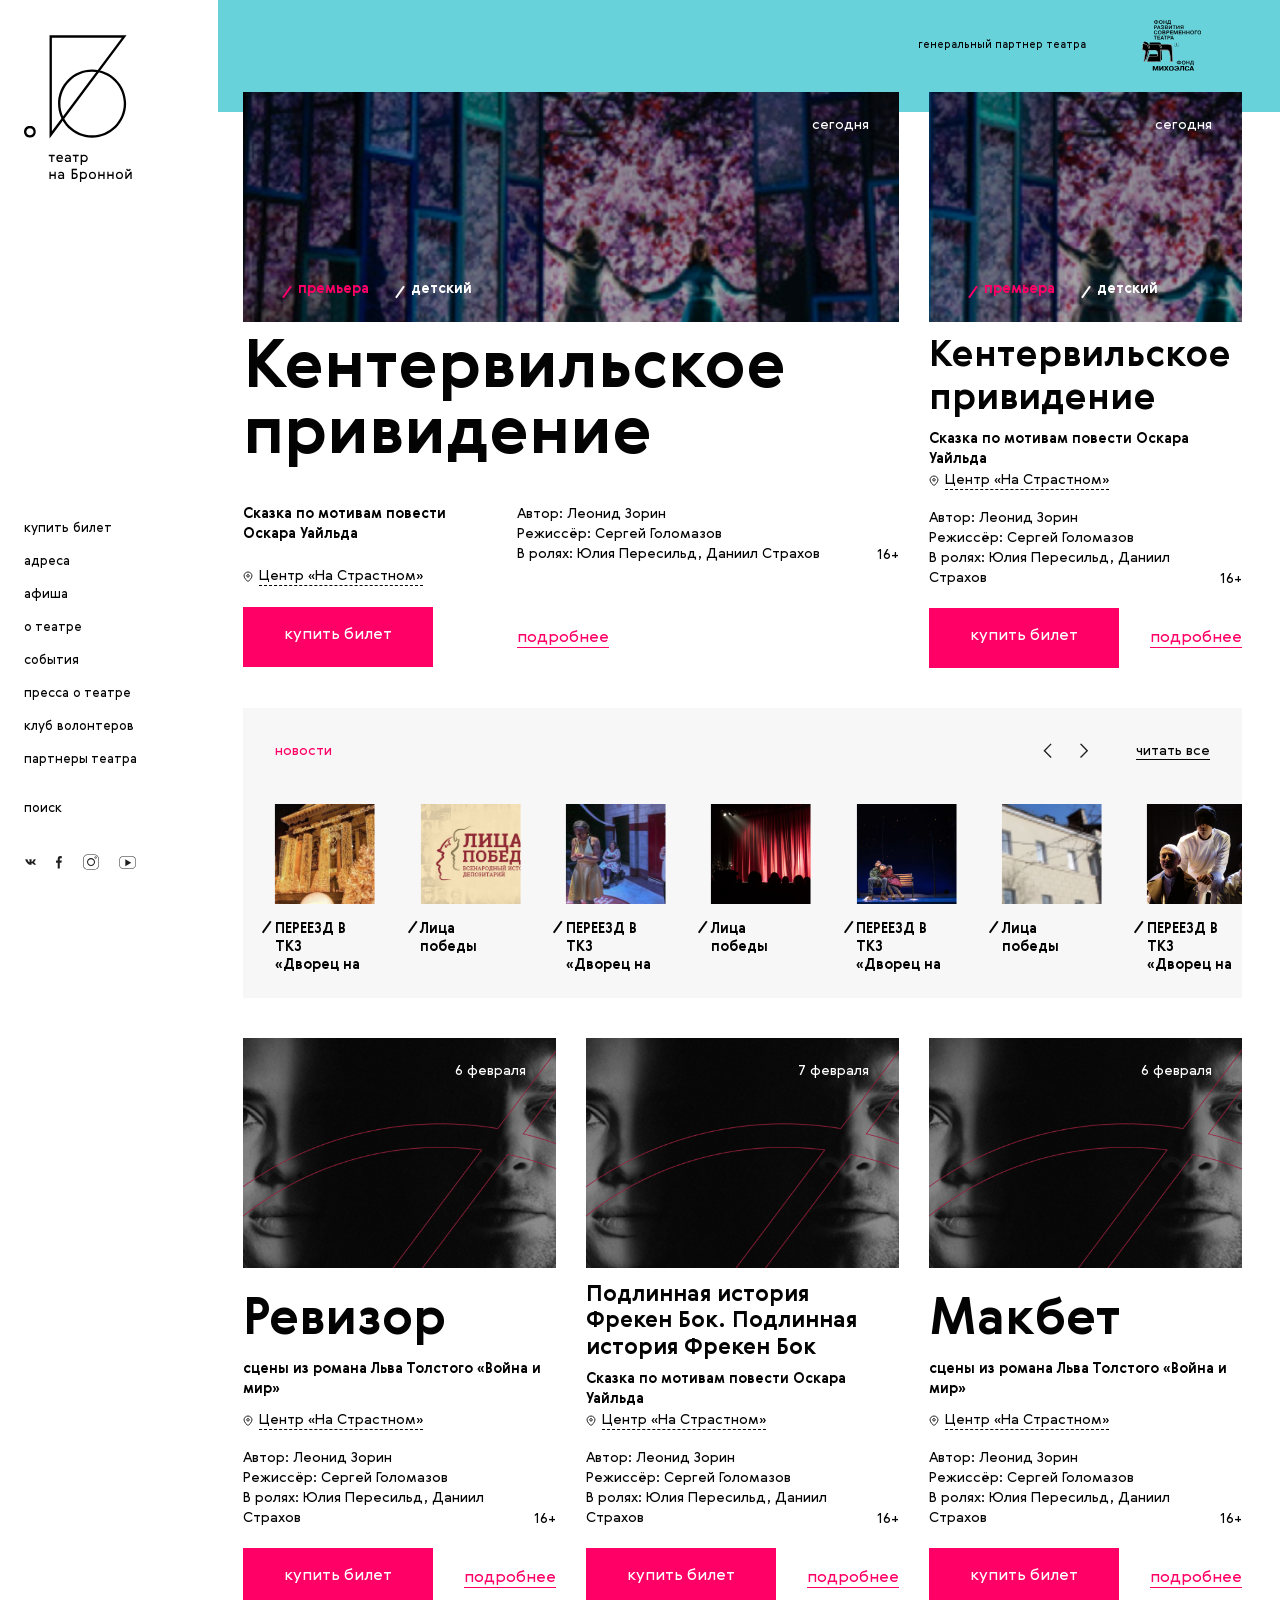
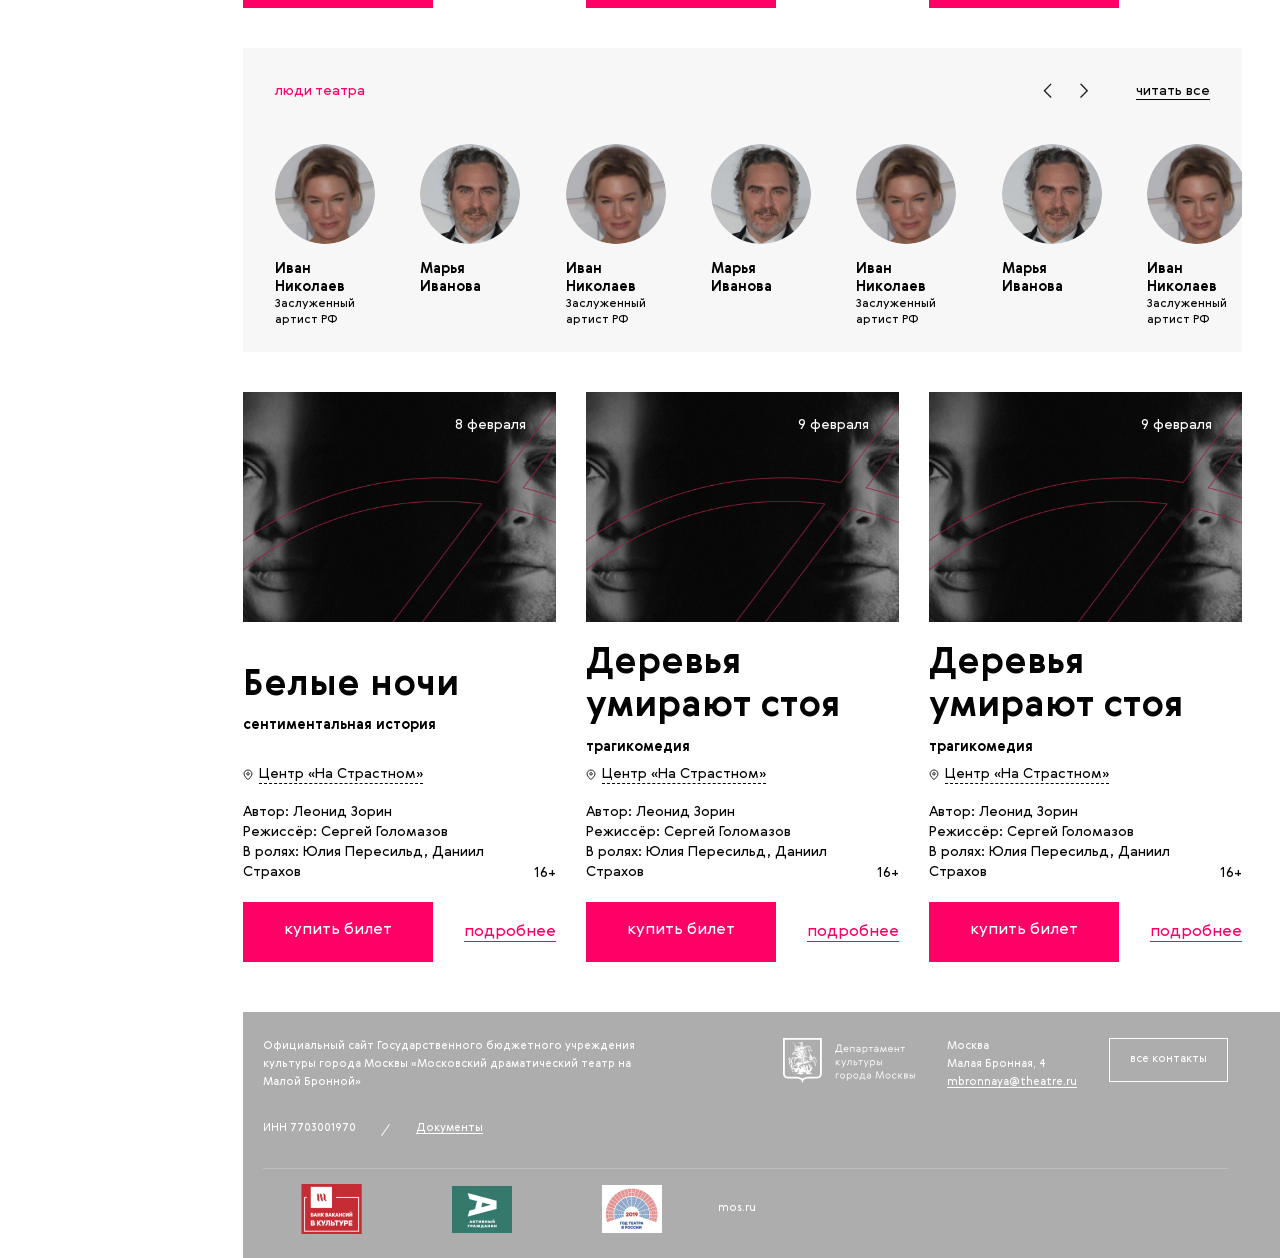
==== index.html @ 44042638 "fixes" ====
<html lang="en"><head><meta charset="UTF-8" /><meta name="viewport" content="width=device-width, initial-scale=1.0" /><title>Театр на Малой Бронной</title><meta name="description" /><meta name="keywords" /><meta http-equiv="X-UA-Compatible" content="ie=edge" /><meta name="format-detection" content="telephone=no" /><meta name="HandheldFriendly" content="true" /><link rel="stylesheet" href="style.css" /></head><body><header class="header"><a href="/" class="logo"><picture class="logo_image"><source srcset="src/img/logo-mobile-main.svg" media="(max-width: 767px)"></source><img src="src/img/logo.svg" /></picture><img src="src/img/logo-mobile-small.svg" class="logo_image__mobile-fixed" /></a><nav class="menu"><div class="menu-toggle"></div><div class="menu_content"><button class="menu_search-icon"></button><img src="src/img/logo-mobile-menu.svg" class="menu_logo" /><div class="search"><div id="search-close" class="search_close"></div><div class="search_fade"></div><div class="search_content"><input type="search" placeholder="поиск" required="true" class="search_input" /><div class="search_results"><a href="spectacle.html" class="search_result">макбет</a><a href="spectacle.html" class="search_result">леди макбет</a><a href="spectacle.html" class="search_result">макбет трагедия</a></div></div></div><a href="/" class="menu_link menu_link__mobile"><span class="menu_link-text">купить билет</span></a><a href="/" class="menu_link menu_link__mobile"><span class="menu_link-text">адреса</span></a><a href="/afisha.html" class="menu_link active"><span class="menu_link-text">афиша</span></a><a href="/about.html" class="menu_link"><span class="menu_link-text">о театре</span></a><a href="/events.html" class="menu_link"><span class="menu_link-text">события</span></a><a href="/press.html" class="menu_link"><span class="menu_link-text">пресса о театре</span></a><a href="/volunteers.html" class="menu_link"><span class="menu_link-text">клуб волонтеров</span></a><a href="/partners.html" class="menu_link"><span class="menu_link-text">партнеры театра</span></a><a href="/search.html" class="menu_link menu_link__indent"><span class="menu_link-text">поиск</span></a><div class="menu_social"><div class="social social__header"><div class="social_links"><a href="#" class="social_link social_link__vk"></a><a href="#" class="social_link social_link__fb"></a><a href="#" class="social_link social_link__insta"></a><a href="#" class="social_link social_link__youtube"></a></div></div></div></div></nav></header><main class="content content__big-indent"><div class="partner"><span class="partner_title">генеральный партнер театра</span><div class="partner_gallery"><div class="gallery"><div class="gallery_items"><div class="gallery_item"><img src="src/img/mihoels.svg" /></div><div class="gallery_item"><img src="src/img/nauka-i-sport.svg" /></div></div></div></div></div><div class="spectacles"><div class="spectacle spectacle__big"><div class="spectacle_gallery"><div class="gallery"><div class="gallery_items"><div class="gallery_item"><a href="spectacle.html" class="spectacle_image-wrapper"><img src="src/img/temp/spectacle-1.jpg" class="spectacle_image" /><span class="spectacle_date">сегодня</span><div class="spectacle_tags"><span class="spectacle_tag spectacle_tag__bright">премьера</span><span class="spectacle_tag">детский</span></div></a></div><div class="gallery_item"><a href="spectacle.html" class="spectacle_image-wrapper"><img src="src/img/temp/spectacle-1.jpg" class="spectacle_image" /><span class="spectacle_date">сегодня</span><div class="spectacle_tags"><span class="spectacle_tag spectacle_tag__bright">премьера</span><span class="spectacle_tag">детский</span></div></a></div><div class="gallery_item"><a href="spectacle.html" class="spectacle_image-wrapper"><img src="src/img/temp/spectacle-1.jpg" class="spectacle_image" /><span class="spectacle_date">сегодня</span><div class="spectacle_tags"><span class="spectacle_tag spectacle_tag__bright">премьера</span><span class="spectacle_tag">детский</span></div></a></div></div></div></div><h2 class="spectacle_title"><a href="/spectacle.html" class="spectacle_title-text">Кентервильское привидение</a></h2><p class="spectacle_description">Сказка по мотивам повести Оскара Уайльда</p><div class="spectacle_info"><div class="spectacle_info-column"><a href="#" class="spectacle_adress">Центр «На Страстном»</a></div><div class="spectacle_info-column"><div class="spectacle_creators"><span class="spectacle_creators-line">Автор: Леонид Зорин</span><span class="spectacle_creators-line">Режиссёр: Сергей Голомазов</span><span class="spectacle_creators-line">В ролях: Юлия Пересильд, Даниил Страхов</span><div class="spectacle_info-rating">16+</div></div></div></div><div class="spectacle_controls"><div class="spectacle_controls-column"><button class="spectacle_button">купить билет</button></div><div class="spectacle_controls-column"><a href="/" class="spectacle_more-info">подробнее</a></div></div></div><div class="partner partner__mobile"><span class="partner_title">генеральный партнер театра</span><div class="partner_gallery"><div class="gallery"><div class="gallery_items"><div class="gallery_item"><img src="src/img/mihoels-mobile.svg" /></div><div class="gallery_item"><img src="src/img/nauka-i-sport.svg" /></div></div></div></div></div><div class="spectacle"><div class="spectacle_gallery"><div class="gallery"><div class="gallery_items"><div class="gallery_item"><a href="spectacle.html" class="spectacle_image-wrapper"><img src="src/img/temp/spectacle-1.jpg" class="spectacle_image" /><span class="spectacle_date">сегодня</span><div class="spectacle_tags"><span class="spectacle_tag spectacle_tag__bright">премьера</span><span class="spectacle_tag">детский</span></div></a></div><div class="gallery_item"><a href="spectacle.html" class="spectacle_image-wrapper"><img src="src/img/temp/spectacle-2.jpg" class="spectacle_image" /><span class="spectacle_date">сегодня</span><div class="spectacle_tags"><span class="spectacle_tag">детский</span></div></a></div><div class="gallery_item"><a href="spectacle.html" class="spectacle_image-wrapper"><img src="src/img/temp/spectacle-1.jpg" class="spectacle_image" /><span class="spectacle_date">сегодня</span><div class="spectacle_tags"><span class="spectacle_tag spectacle_tag__bright">премьера</span><span class="spectacle_tag">детский</span></div></a></div></div></div></div><a href="spectacle.html" class="spectacle_header"><h2 class="spectacle_title"><span class="spectacle_title-text">Кентервильское привидение</span></h2><p class="spectacle_description">Сказка по мотивам повести Оскара Уайльда</p></a><div class="spectacle_info"><a href="#" class="spectacle_adress">Центр «На Страстном»</a><div class="spectacle_creators"><span class="spectacle_creators-line">Автор: Леонид Зорин</span><span class="spectacle_creators-line">Режиссёр: Сергей Голомазов</span><span class="spectacle_creators-line">В ролях: Юлия Пересильд, Даниил Страхов</span></div><div class="spectacle_info-rating">16+</div></div><div class="spectacle_controls"><button class="spectacle_button">купить билет</button><a href="/" class="spectacle_more-info">подробнее</a></div></div></div><div class="widget carousel"><div class="widget_header"><span class="widget_title">новости</span><div class="widget_controls"><div class="carousel_controls"><button class="carousel_button carousel_button__prev"></button><button class="carousel_button carousel_button__next"></button></div><a href="#" class="widget_link">читать все</a></div></div><div class="carousel_track"><a href="#" class="carousel_item"><div class="carousel_item-image-wrapper"><img src="src/img/temp/news-1.jpg" class="carousel_item-image" /></div><span class="carousel_item-title carousel_item-title__decorated">ПЕРЕЕЗД В ТКЗ «Дворец на Яузе»</span></a><a href="#" class="carousel_item"><div class="carousel_item-image-wrapper"><img src="src/img/temp/news-2.jpg" class="carousel_item-image" /></div><span class="carousel_item-title carousel_item-title__decorated">Лица победы</span></a><a href="#" class="carousel_item"><div class="carousel_item-image-wrapper"><img src="src/img/temp/news-3.jpg" class="carousel_item-image" /></div><span class="carousel_item-title carousel_item-title__decorated">ПЕРЕЕЗД В ТКЗ «Дворец на Яузе»</span></a><a href="#" class="carousel_item"><div class="carousel_item-image-wrapper"><img src="src/img/temp/news-4.jpg" class="carousel_item-image" /></div><span class="carousel_item-title carousel_item-title__decorated">Лица победы</span></a><a href="#" class="carousel_item"><div class="carousel_item-image-wrapper"><img src="src/img/temp/news-5.jpg" class="carousel_item-image" /></div><span class="carousel_item-title carousel_item-title__decorated">ПЕРЕЕЗД В ТКЗ «Дворец на Яузе»</span></a><a href="#" class="carousel_item"><div class="carousel_item-image-wrapper"><img src="src/img/temp/news-6.jpg" class="carousel_item-image" /></div><span class="carousel_item-title carousel_item-title__decorated">Лица победы</span></a><a href="#" class="carousel_item"><div class="carousel_item-image-wrapper"><img src="src/img/temp/news-7.jpg" class="carousel_item-image" /></div><span class="carousel_item-title carousel_item-title__decorated">ПЕРЕЕЗД В ТКЗ «Дворец на Яузе»</span></a><a href="#" class="carousel_item"><div class="carousel_item-image-wrapper"><img src="src/img/temp/news-5.jpg" class="carousel_item-image" /></div><span class="carousel_item-title carousel_item-title__decorated">Лица победы</span></a><a href="#" class="carousel_item"><div class="carousel_item-image-wrapper"><img src="src/img/temp/news-1.jpg" class="carousel_item-image" /></div><span class="carousel_item-title carousel_item-title__decorated">ПЕРЕЕЗД В ТКЗ «Дворец на Яузе»</span></a><a href="#" class="carousel_item"><div class="carousel_item-image-wrapper"><img src="src/img/temp/news-2.jpg" class="carousel_item-image" /></div><span class="carousel_item-title carousel_item-title__decorated">Лица победы</span></a><a href="#" class="carousel_item"><div class="carousel_item-image-wrapper"><img src="src/img/temp/news-3.jpg" class="carousel_item-image" /></div><span class="carousel_item-title carousel_item-title__decorated">ПЕРЕЕЗД В ТКЗ «Дворец на Яузе»</span></a><a href="#" class="carousel_item"><div class="carousel_item-image-wrapper"><img src="src/img/temp/news-4.jpg" class="carousel_item-image" /></div><span class="carousel_item-title carousel_item-title__decorated">Лица победы</span></a><a href="#" class="carousel_item"><div class="carousel_item-image-wrapper"><img src="src/img/temp/news-5.jpg" class="carousel_item-image" /></div><span class="carousel_item-title carousel_item-title__decorated">ПЕРЕЕЗД В ТКЗ «Дворец на Яузе»</span></a><a href="#" class="carousel_item"><div class="carousel_item-image-wrapper"><img src="src/img/temp/news-6.jpg" class="carousel_item-image" /></div><span class="carousel_item-title carousel_item-title__decorated">Лица победы</span></a><a href="#" class="carousel_item"><div class="carousel_item-image-wrapper"><img src="src/img/temp/news-7.jpg" class="carousel_item-image" /></div><span class="carousel_item-title carousel_item-title__decorated">ПЕРЕЕЗД В ТКЗ «Дворец на Яузе»</span></a><a href="#" class="carousel_item"><div class="carousel_item-image-wrapper"><img src="src/img/temp/news-5.jpg" class="carousel_item-image" /></div><span class="carousel_item-title carousel_item-title__decorated">Лица победы</span></a></div></div><div class="spectacles"><div class="spectacle"><a href="spectacle.html" class="spectacle_image-wrapper"><img src="src/img/temp/spectacle-2.jpg" class="spectacle_image" /><span class="spectacle_date">6 февраля</span></a><a href="spectacle.html" class="spectacle_header"><h2 class="spectacle_title"><span class="spectacle_title-text">Ревизор</span></h2><p class="spectacle_description">сцены из романа Льва Толстого «Война и мир»</p></a><div class="spectacle_info"><a href="#" class="spectacle_adress">Центр «На Страстном»</a><div class="spectacle_creators"><span class="spectacle_creators-line">Автор: Леонид Зорин</span><span class="spectacle_creators-line">Режиссёр: Сергей Голомазов</span><span class="spectacle_creators-line">В ролях: Юлия Пересильд, Даниил Страхов</span><div class="spectacle_info-rating">16+</div></div></div><div class="spectacle_controls"><button class="spectacle_button">купить билет</button><a href="/" class="spectacle_more-info">подробнее</a></div></div><div class="spectacle"><a href="spectacle.html" class="spectacle_image-wrapper"><img src="src/img/temp/spectacle-2.jpg" class="spectacle_image" /><span class="spectacle_date">7 февраля</span></a><a href="spectacle.html" class="spectacle_header"><h2 class="spectacle_title"><span class="spectacle_title-text">Подлинная история Фрекен Бок. Подлинная история Фрекен Бок</span></h2><p class="spectacle_description">Сказка по мотивам повести  Оскара Уайльда</p></a><div class="spectacle_info"><a href="#" class="spectacle_adress">Центр «На Страстном»</a><div class="spectacle_creators"><span class="spectacle_creators-line">Автор: Леонид Зорин</span><span class="spectacle_creators-line">Режиссёр: Сергей Голомазов</span><span class="spectacle_creators-line">В ролях: Юлия Пересильд, Даниил Страхов</span><div class="spectacle_info-rating">16+</div></div></div><div class="spectacle_controls"><button class="spectacle_button">купить билет</button><a href="/" class="spectacle_more-info">подробнее</a></div></div><div class="spectacle"><a href="spectacle.html" class="spectacle_image-wrapper"><img src="src/img/temp/spectacle-2.jpg" class="spectacle_image" /><span class="spectacle_date">6 февраля</span></a><a href="spectacle.html" class="spectacle_header"><h2 class="spectacle_title"><span class="spectacle_title-text">Макбет</span></h2><p class="spectacle_description">сцены из романа Льва Толстого «Война и мир»</p></a><div class="spectacle_info"><a href="#" class="spectacle_adress">Центр «На Страстном»</a><div class="spectacle_creators"><span class="spectacle_creators-line">Автор: Леонид Зорин</span><span class="spectacle_creators-line">Режиссёр: Сергей Голомазов</span><span class="spectacle_creators-line">В ролях: Юлия Пересильд, Даниил Страхов</span><div class="spectacle_info-rating">16+</div></div></div><div class="spectacle_controls"><button class="spectacle_button">купить билет</button><a href="/" class="spectacle_more-info">подробнее</a></div></div></div><div class="widget carousel"><div class="widget_header"><span class="widget_title">люди театра</span><div class="widget_controls"><div class="carousel_controls"><button class="carousel_button carousel_button__prev"></button><button class="carousel_button carousel_button__next"></button></div><a href="#" class="widget_link">читать все</a></div></div><div class="carousel_track"><a href="#" class="carousel_item"><div class="carousel_item-image-wrapper carousel_item-image-wrapper__rounded"><img src="src/img/temp/people-1.jpg" class="carousel_item-image" /></div><span class="carousel_item-title">Иван Николаев</span><span class="carousel_item-subtitle">Заслуженный артист РФ</span></a><a href="#" class="carousel_item"><div class="carousel_item-image-wrapper carousel_item-image-wrapper__rounded"><img src="src/img/temp/people-2.jpg" class="carousel_item-image" /></div><span class="carousel_item-title">Марья Иванова</span></a><a href="#" class="carousel_item"><div class="carousel_item-image-wrapper carousel_item-image-wrapper__rounded"><img src="src/img/temp/people-1.jpg" class="carousel_item-image" /></div><span class="carousel_item-title">Иван Николаев</span><span class="carousel_item-subtitle">Заслуженный артист РФ</span></a><a href="#" class="carousel_item"><div class="carousel_item-image-wrapper carousel_item-image-wrapper__rounded"><img src="src/img/temp/people-2.jpg" class="carousel_item-image" /></div><span class="carousel_item-title">Марья Иванова</span></a><a href="#" class="carousel_item"><div class="carousel_item-image-wrapper carousel_item-image-wrapper__rounded"><img src="src/img/temp/people-1.jpg" class="carousel_item-image" /></div><span class="carousel_item-title">Иван Николаев</span><span class="carousel_item-subtitle">Заслуженный артист РФ</span></a><a href="#" class="carousel_item"><div class="carousel_item-image-wrapper carousel_item-image-wrapper__rounded"><img src="src/img/temp/people-2.jpg" class="carousel_item-image" /></div><span class="carousel_item-title">Марья Иванова</span></a><a href="#" class="carousel_item"><div class="carousel_item-image-wrapper carousel_item-image-wrapper__rounded"><img src="src/img/temp/people-1.jpg" class="carousel_item-image" /></div><span class="carousel_item-title">Иван Николаев</span><span class="carousel_item-subtitle">Заслуженный артист РФ</span></a><a href="#" class="carousel_item"><div class="carousel_item-image-wrapper carousel_item-image-wrapper__rounded"><img src="src/img/temp/people-2.jpg" class="carousel_item-image" /></div><span class="carousel_item-title">Марья Иванова</span></a><a href="#" class="carousel_item"><div class="carousel_item-image-wrapper carousel_item-image-wrapper__rounded"><img src="src/img/temp/people-1.jpg" class="carousel_item-image" /></div><span class="carousel_item-title">Марья Иванова</span></a><a href="#" class="carousel_item"><div class="carousel_item-image-wrapper carousel_item-image-wrapper__rounded"><img src="src/img/temp/people-2.jpg" class="carousel_item-image" /></div><span class="carousel_item-title">Иван Николаев</span><span class="carousel_item-subtitle">Заслуженный артист РФ</span></a><a href="#" class="carousel_item"><div class="carousel_item-image-wrapper carousel_item-image-wrapper__rounded"><img src="src/img/temp/people-1.jpg" class="carousel_item-image" /></div><span class="carousel_item-title">Марья Иванова</span></a><a href="#" class="carousel_item"><div class="carousel_item-image-wrapper carousel_item-image-wrapper__rounded"><img src="src/img/temp/people-2.jpg" class="carousel_item-image" /></div><span class="carousel_item-title">Иван Николаев</span><span class="carousel_item-subtitle">Заслуженный артист РФ</span></a><a href="#" class="carousel_item"><div class="carousel_item-image-wrapper carousel_item-image-wrapper__rounded"><img src="src/img/temp/people-1.jpg" class="carousel_item-image" /></div><span class="carousel_item-title">Марья Иванова</span></a></div></div><div class="spectacles"><div class="spectacle"><a href="spectacle.html" class="spectacle_image-wrapper"><img src="src/img/temp/spectacle-2.jpg" class="spectacle_image" /><span class="spectacle_date">8 февраля</span></a><a href="spectacle.html" class="spectacle_header"><h2 class="spectacle_title"><span class="spectacle_title-text">Белые ночи</span></h2><p class="spectacle_description">сентиментальная история</p></a><div class="spectacle_info"><a href="#" class="spectacle_adress">Центр «На Страстном»</a><div class="spectacle_creators"><span class="spectacle_creators-line">Автор: Леонид Зорин</span><span class="spectacle_creators-line">Режиссёр: Сергей Голомазов</span><span class="spectacle_creators-line">В ролях: Юлия Пересильд, Даниил Страхов</span><div class="spectacle_info-rating">16+</div></div></div><div class="spectacle_controls"><button class="spectacle_button">купить билет</button><a href="/" class="spectacle_more-info">подробнее</a></div></div><div class="spectacle"><a href="spectacle.html" class="spectacle_image-wrapper"><img src="src/img/temp/spectacle-2.jpg" class="spectacle_image" /><span class="spectacle_date">9 февраля</span></a><a href="spectacle.html" class="spectacle_header"><h2 class="spectacle_title"><span class="spectacle_title-text">Деревья умирают стоя</span></h2><p class="spectacle_description">трагикомедия</p></a><div class="spectacle_info"><a href="#" class="spectacle_adress">Центр «На Страстном»</a><div class="spectacle_creators"><span class="spectacle_creators-line">Автор: Леонид Зорин</span><span class="spectacle_creators-line">Режиссёр: Сергей Голомазов</span><span class="spectacle_creators-line">В ролях: Юлия Пересильд, Даниил Страхов</span><div class="spectacle_info-rating">16+</div></div></div><div class="spectacle_controls"><button class="spectacle_button">купить билет</button><a href="/" class="spectacle_more-info">подробнее</a></div></div><div class="spectacle"><a href="spectacle.html" class="spectacle_image-wrapper"><img src="src/img/temp/spectacle-2.jpg" class="spectacle_image" /><span class="spectacle_date">9 февраля</span></a><a href="spectacle.html" class="spectacle_header"><h2 class="spectacle_title"><span class="spectacle_title-text">Деревья умирают стоя</span></h2><p class="spectacle_description">трагикомедия</p></a><div class="spectacle_info"><a href="#" class="spectacle_adress">Центр «На Страстном»</a><div class="spectacle_creators"><span class="spectacle_creators-line">Автор: Леонид Зорин</span><span class="spectacle_creators-line">Режиссёр: Сергей Голомазов</span><span class="spectacle_creators-line">В ролях: Юлия Пересильд, Даниил Страхов</span><div class="spectacle_info-rating">16+</div></div></div><div class="spectacle_controls"><button class="spectacle_button">купить билет</button><a href="/" class="spectacle_more-info">подробнее</a></div></div></div></main><footer class="footer"><div class="footer_mobile"><div class="social"><span class="social_title">следите за нами в соцсетях</span><div class="social_links"><a href="#" class="social_link social_link__vk"></a><a href="#" class="social_link social_link__fb"></a><a href="#" class="social_link social_link__insta"></a><a href="#" class="social_link social_link__youtube"></a></div></div><div class="footer_menu"><a href="afisha.html" class="footer_menu-link">афиша</a><a href="/about.html" class="footer_menu-link">адреса</a><a href="#" class="footer_menu-link">купить билет</a><a href="#" class="footer_menu-link">схема зала</a><a href="#" class="footer_menu-link">фотобанк</a><a href="volunteers.html" class="footer_menu-link">клуб волонтеров</a><a href="/partners.html" class="footer_menu-link">партнеры театра</a><a href="#" class="footer_menu-link">контакты</a></div></div><div class="footer_content"><div class="footer_columns"><div class="footer_column footer_column__flex"><img src="src/img/dkm.svg" class="footer_logo" /><div class="footer_contacts"><div class="footer_adress"><span>Москва</span><span>Малая Бронная, 4</span><a href="mailto:mbronnaya@theatre.ru">mbronnaya@theatre.ru</a></div><a class="footer_contacts-button">все контакты</a></div></div><div class="footer_column"><p class="footer_description">Официальный сайт Государственного бюджетного учреждения культуры города Москвы  «Московский драматический театр на Малой Бронной»</p><div class="footer_documents"><span class="footer_inn">ИНН 7703001970</span><a href="#" class="footer_documents-link">Документы</a></div></div></div><div class="footer_bottom"><img src="src/img/bank-of-vacancies.jpg" class="footer_bottom-image" /><img src="src/img/active-citizen.jpg" class="footer_bottom-image" /><img src="src/img/year-of-theatre.jpg" class="footer_bottom-image" /><a href="#" class="footer_outer-link">mos.ru</a></div></div></footer><div class="fade"><div class="popup"><button class="popup_close"></button><div class="popup_content"><p class="popup_title">ТКЗ «Дворец на Яузе»</p><div class="place"><div class="place_adress"><div class="place_metro">Электрозаводская Площадь Журавлева, 1</div><button class="place_scheme-button">посмотреть схему&nbsp;зала</button></div><div class="place_map-holder"><div style="position:relative;overflow:hidden;"><a href="https://yandex.by/maps/213/moscow/?utm_medium=mapframe&amp;utm_source=maps" style="color:#eee;font-size:12px;position:absolute;top:0px;">Москва</a><a href="https://yandex.by/maps/213/moscow/house/ploshchad_zhuravlyova_10/Z04YcQdkTEYPQFtvfXt5cn5rYg==/?ll=37.704749%2C55.783214&amp;utm_medium=mapframe&amp;utm_source=maps&amp;z=18.2" style="color:#eee;font-size:12px;position:absolute;top:14px;">Площадь Журавлёва, 10 — Яндекс.Карты</a><iframe src="https://yandex.by/map-widget/v1/-/C8sMQWlE" width="560" height="400" frameborder="0" allowfullscreen="true" style="position:relative;"></iframe></div><div class="place_map-buttons"><button class="place_map-button">открыть в Google Maps<div class="place_map-button-border"></div></button><button class="place_map-button">открыть в Яндекс.Картах<div class="place_map-button-border"></div></button></div></div></div><a href="#" class="popup_print-link">версия для печати</a></div></div></div><script src="src/js/tiny-slider.min.js"></script><script src="src/js/main.js"></script></body></html>
---- style.css ----
@charset "UTF-8";
/* basic */
/*! normalize.css v8.0.1 | MIT License | github.com/necolas/normalize.css */
/* Document
   ========================================================================== */
/**
 * 1. Correct the line height in all browsers.
 * 2. Prevent adjustments of font size after orientation changes in iOS.
 */
html {
  line-height: 1.15;
  /* 1 */
  -webkit-text-size-adjust: 100%;
  /* 2 */
}

/* Sections
   ========================================================================== */
/**
 * Remove the margin in all browsers.
 */
body {
  margin: 0;
}

/**
 * Render the `main` element consistently in IE.
 */
main {
  display: block;
}

/**
 * Correct the font size and margin on `h1` elements within `section` and
 * `article` contexts in Chrome, Firefox, and Safari.
 */
h1 {
  font-size: 2em;
  margin: 0.67em 0;
}

/* Grouping content
   ========================================================================== */
/**
 * 1. Add the correct box sizing in Firefox.
 * 2. Show the overflow in Edge and IE.
 */
hr {
  -webkit-box-sizing: content-box;
  box-sizing: content-box;
  /* 1 */
  height: 0;
  /* 1 */
  overflow: visible;
  /* 2 */
}

/**
 * 1. Correct the inheritance and scaling of font size in all browsers.
 * 2. Correct the odd `em` font sizing in all browsers.
 */
pre {
  font-family: monospace, monospace;
  /* 1 */
  font-size: 1em;
  /* 2 */
}

/* Text-level semantics
   ========================================================================== */
/**
 * Remove the gray background on active links in IE 10.
 */
a {
  background-color: transparent;
}

/**
 * 1. Remove the bottom border in Chrome 57-
 * 2. Add the correct text decoration in Chrome, Edge, IE, Opera, and Safari.
 */
abbr[title] {
  border-bottom: none;
  /* 1 */
  text-decoration: underline;
  /* 2 */
  -webkit-text-decoration: underline dotted;
  text-decoration: underline dotted;
  /* 2 */
}

/**
 * Add the correct font weight in Chrome, Edge, and Safari.
 */
b,
strong {
  font-weight: bolder;
}

/**
 * 1. Correct the inheritance and scaling of font size in all browsers.
 * 2. Correct the odd `em` font sizing in all browsers.
 */
code,
kbd,
samp {
  font-family: monospace, monospace;
  /* 1 */
  font-size: 1em;
  /* 2 */
}

/**
 * Add the correct font size in all browsers.
 */
small {
  font-size: 80%;
}

/**
 * Prevent `sub` and `sup` elements from affecting the line height in
 * all browsers.
 */
sub,
sup {
  font-size: 75%;
  line-height: 0;
  position: relative;
  vertical-align: baseline;
}

sub {
  bottom: -0.25em;
}

sup {
  top: -0.5em;
}

/* Embedded content
   ========================================================================== */
/**
 * Remove the border on images inside links in IE 10.
 */
img {
  border-style: none;
}

/* Forms
   ========================================================================== */
/**
 * 1. Change the font styles in all browsers.
 * 2. Remove the margin in Firefox and Safari.
 */
button,
input,
optgroup,
select,
textarea {
  font-family: inherit;
  /* 1 */
  font-size: 100%;
  /* 1 */
  line-height: 1.15;
  /* 1 */
  margin: 0;
  /* 2 */
}

/**
 * Show the overflow in IE.
 * 1. Show the overflow in Edge.
 */
button,
input {
  /* 1 */
  overflow: visible;
}

/**
 * Remove the inheritance of text transform in Edge, Firefox, and IE.
 * 1. Remove the inheritance of text transform in Firefox.
 */
button,
select {
  /* 1 */
  text-transform: none;
}

/**
 * Correct the inability to style clickable types in iOS and Safari.
 */
button,
[type="button"],
[type="reset"],
[type="submit"] {
  -webkit-appearance: button;
}

/**
 * Remove the inner border and padding in Firefox.
 */
button::-moz-focus-inner,
[type="button"]::-moz-focus-inner,
[type="reset"]::-moz-focus-inner,
[type="submit"]::-moz-focus-inner {
  border-style: none;
  padding: 0;
}

/**
 * Restore the focus styles unset by the previous rule.
 */
button:-moz-focusring,
[type="button"]:-moz-focusring,
[type="reset"]:-moz-focusring,
[type="submit"]:-moz-focusring {
  outline: 1rem dotted ButtonText;
}

/**
 * Correct the padding in Firefox.
 */
fieldset {
  padding: 0.35em 0.75em 0.625em;
}

/**
 * 1. Correct the text wrapping in Edge and IE.
 * 2. Correct the color inheritance from `fieldset` elements in IE.
 * 3. Remove the padding so developers are not caught out when they zero out
 *    `fieldset` elements in all browsers.
 */
legend {
  -webkit-box-sizing: border-box;
  box-sizing: border-box;
  /* 1 */
  color: inherit;
  /* 2 */
  display: table;
  /* 1 */
  max-width: 100%;
  /* 1 */
  padding: 0;
  /* 3 */
  white-space: normal;
  /* 1 */
}

/**
 * Add the correct vertical alignment in Chrome, Firefox, and Opera.
 */
progress {
  vertical-align: baseline;
}

/**
 * Remove the default vertical scrollbar in IE 10+.
 */
textarea {
  overflow: auto;
}

/**
 * 1. Add the correct box sizing in IE 10.
 * 2. Remove the padding in IE 10.
 */
[type="checkbox"],
[type="radio"] {
  -webkit-box-sizing: border-box;
  box-sizing: border-box;
  /* 1 */
  padding: 0;
  /* 2 */
}

/**
 * Correct the cursor style of increment and decrement buttons in Chrome.
 */
[type="number"]::-webkit-inner-spin-button,
[type="number"]::-webkit-outer-spin-button {
  height: auto;
}

/**
 * 1. Correct the odd appearance in Chrome and Safari.
 * 2. Correct the outline style in Safari.
 */
[type="search"] {
  -webkit-appearance: textfield;
  /* 1 */
  outline-offset: -2rem;
  /* 2 */
}

/**
 * Remove the inner padding in Chrome and Safari on macOS.
 */
[type="search"]::-webkit-search-decoration {
  -webkit-appearance: none;
}

/**
 * 1. Correct the inability to style clickable types in iOS and Safari.
 * 2. Change font properties to `inherit` in Safari.
 */
::-webkit-file-upload-button {
  -webkit-appearance: button;
  /* 1 */
  font: inherit;
  /* 2 */
}

/* Interactive
   ========================================================================== */
/*
 * Add the correct display in Edge, IE 10+, and Firefox.
 */
details {
  display: block;
}

/*
 * Add the correct display in all browsers.
 */
summary {
  display: list-item;
}

/* Misc
   ========================================================================== */
/**
 * Add the correct display in IE 10+.
 */
template {
  display: none;
}

/**
 * Add the correct display in IE 10.
 */
[hidden] {
  display: none;
}

@font-face {
  font-family: 'Gerbera';
  src: local("☞Gerbera"), local("Gerbera"), url("src/fonts/Gerbera.woff2") format("woff2"), url("src/fonts/Gerbera.woff") format("woff");
  font-weight: normal;
  font-style: normal;
  font-display: swap;
}

@font-face {
  font-family: 'Gerbera';
  src: local("☞Gerbera Light"), local("Gerbera-Light"), url("src/fonts/Gerbera-Light.woff2") format("woff2"), url("src/fonts/Gerbera-Light.woff") format("woff");
  font-weight: 300;
  font-style: normal;
  font-display: swap;
}

@font-face {
  font-family: 'Gerbera';
  src: local("☞Gerbera Black"), local("Gerbera-Black"), url("src/fonts/Gerbera-Black.woff2") format("woff2"), url("src/fonts/Gerbera-Black.woff") format("woff");
  font-weight: 900;
  font-style: normal;
  font-display: swap;
}

@font-face {
  font-family: 'Gerbera';
  src: local("☞Gerbera Bold"), local("Gerbera-Bold"), url("src/fonts/Gerbera-Bold.woff2") format("woff2"), url("src/fonts/Gerbera-Bold.woff") format("woff");
  font-weight: bold;
  font-style: normal;
  font-display: swap;
}

@font-face {
  font-family: 'Gerbera';
  src: local("☞Gerbera Medium"), local("Gerbera-Medium"), url("src/fonts/Gerbera-Medium.woff2") format("woff2"), url("src/fonts/Gerbera-Medium.woff") format("woff");
  font-weight: 500;
  font-style: normal;
  font-display: swap;
}

html {
  font-size: 0.93px;
  scroll-behavior: smooth;
}

@media all and (min-width: 767px) {
  html {
    font-size: 1px;
  }
}

body {
  background: #fff;
  color: #040304;
  font: 14rem/24rem Gerbera, Helvetica, Arial, sans-serif;
}

@media all and (min-width: 767px) {
  body {
    font-size: 12rem;
    line-height: 22rem;
  }
}

@media all and (min-width: 1259px) {
  body {
    font-size: 18rem;
    line-height: 32rem;
  }
}

@media all and (min-width: 1799px) {
  body {
    font-size: 26rem;
    line-height: 48rem;
  }
}

a {
  color: #040304;
  text-decoration: none;
  position: relative;
  -webkit-transition: .2s ease-in-out color;
  transition: .2s ease-in-out color;
}

a::after {
  content: '';
  position: absolute;
  right: 0;
  left: 0;
  bottom: 0;
  border-bottom: 1rem solid currentColor;
  -webkit-transition: .1s ease-in-out transform;
  transition: .1s ease-in-out transform;
  -webkit-transform-origin: right center;
  transform-origin: right center;
}

a:hover, a.hover {
  color: #040304;
  outline: none;
}

a:hover::after, a.hover::after {
  -webkit-transform: scaleX(0);
  transform: scaleX(0);
}

a:active, a.active {
  color: #040304;
  outline: none;
}

p {
  margin: 0 0 10rem;
}

@media all and (min-width: 1259px) {
  p {
    margin-bottom: 20rem;
  }
}

@media all and (min-width: 1799px) {
  p {
    margin-bottom: 30rem;
  }
}

ul,
ol {
  padding: 0 0 0 20rem;
}

img {
  max-width: 100%;
}

button:focus,
input:focus,
textarea:focus {
  outline: none;
}

table {
  border-collapse: collapse;
  margin: 0 0 20rem;
  width: 100%;
}

td {
  padding-top: 6rem;
  padding-bottom: 6rem;
  vertical-align: top;
  font: 14rem/24rem Gerbera, Helvetica, Arial, sans-serif;
}

@media all and (min-width: 767px) {
  td {
    font-size: 12rem;
    line-height: 22rem;
  }
}

@media all and (min-width: 1259px) {
  td {
    padding-top: 8rem;
    padding-bottom: 8rem;
    font-size: 18rem;
    line-height: 32rem;
  }
}

@media all and (min-width: 1799px) {
  td {
    font-size: 26rem;
    line-height: 48rem;
  }
}

td:first-child {
  padding-right: 20rem;
}

.fixed-header {
  padding-top: 115rem;
}

@media all and (min-width: 767px) {
  .fixed-header {
    padding: 0;
  }
}

.menu-opened,
.popup-opened,
.sidebar-opened {
  overflow: hidden;
}

/*Form elements*/
button,
input[type="button"],
input[type="submit"] {
  background: #FF0066;
  border: 1rem solid #FF0066;
  -webkit-box-sizing: border-box;
  box-sizing: border-box;
  border-radius: 0;
  cursor: pointer;
  color: #fff;
  font-size: 14rem;
  line-height: 18rem;
  padding: 12rem 20rem;
  text-align: center;
  -webkit-transition: 0.2s ease-in-out background-color, 0.2s ease-in-out color, 0.2s ease-in-out box-shadow;
  transition: 0.2s ease-in-out background-color, 0.2s ease-in-out color, 0.2s ease-in-out box-shadow;
}

@media all and (min-width: 767px) {
  button,
  input[type="button"],
  input[type="submit"] {
    white-space: nowrap;
    font-size: 12rem;
    line-height: 18rem;
    padding-top: 8rem;
    padding-bottom: 9rem;
  }
}

@media all and (min-width: 1259px) {
  button,
  input[type="button"],
  input[type="submit"] {
    font-size: 16rem;
    padding-top: 18rem;
    padding-bottom: 22rem;
  }
}

@media all and (min-width: 1799px) {
  button,
  input[type="button"],
  input[type="submit"] {
    font-size: 20rem;
    padding-top: 29rem;
    padding-bottom: 31rem;
  }
}

button:hover,
input[type="button"]:hover,
input[type="submit"]:hover {
  background-color: #FF0066;
  -webkit-box-shadow: 0 0 0 3rem #FF0066;
  box-shadow: 0 0 0 3rem #FF0066;
  outline: none;
}

button:active,
input[type="button"]:active,
input[type="submit"]:active {
  background-color: #FF0066;
  outline: none;
}

button:focus,
input[type="button"]:focus,
input[type="submit"]:focus {
  outline: none;
}

button:disabled, button:disabled:hover, button:disabled:active,
input[type="button"]:disabled,
input[type="button"]:disabled:hover,
input[type="button"]:disabled:active,
input[type="submit"]:disabled,
input[type="submit"]:disabled:hover,
input[type="submit"]:disabled:active {
  background-color: rgba(0, 0, 0, 0.8);
  opacity: 0.2;
  -webkit-box-shadow: none;
  box-shadow: none;
  cursor: default;
}

.button {
  background: #FF0066;
  border: 1rem solid #FF0066;
  -webkit-box-sizing: border-box;
  box-sizing: border-box;
  border-radius: 0;
  cursor: pointer;
  color: #fff;
  font-size: 14rem;
  line-height: 18rem;
  padding: 12rem 20rem;
  text-align: center;
  -webkit-transition: 0.2s ease-in-out background-color, 0.2s ease-in-out color, 0.2s ease-in-out box-shadow;
  transition: 0.2s ease-in-out background-color, 0.2s ease-in-out color, 0.2s ease-in-out box-shadow;
}

@media all and (min-width: 767px) {
  .button {
    white-space: nowrap;
    font-size: 12rem;
    line-height: 18rem;
    padding-top: 8rem;
    padding-bottom: 9rem;
  }
}

@media all and (min-width: 1259px) {
  .button {
    font-size: 16rem;
    padding-top: 18rem;
    padding-bottom: 22rem;
  }
}

@media all and (min-width: 1799px) {
  .button {
    font-size: 20rem;
    padding-top: 29rem;
    padding-bottom: 31rem;
  }
}

.button:hover {
  background-color: #FF0066;
  -webkit-box-shadow: 0 0 0 3rem #FF0066;
  box-shadow: 0 0 0 3rem #FF0066;
  outline: none;
}

.button:active {
  background-color: #FF0066;
  outline: none;
}

.button:focus {
  outline: none;
}

.button:disabled, .button:disabled:hover, .button:disabled:active {
  background-color: rgba(0, 0, 0, 0.8);
  opacity: 0.2;
  -webkit-box-shadow: none;
  box-shadow: none;
  cursor: default;
}

input[type="submit"] {
  display: block;
  color: #FF0066;
  background: #fff;
  border: 1rem solid currentColor;
  height: 62rem;
  width: 100%;
  padding: 12rem 10rem;
  -webkit-box-sizing: border-box;
  box-sizing: border-box;
  text-align: center;
  -webkit-transition: 0.2s ease-in-out color, 0.2s ease-in-out background-color, 0.2s ease-in-out opacity;
  transition: 0.2s ease-in-out color, 0.2s ease-in-out background-color, 0.2s ease-in-out opacity;
  padding: 12rem 10rem;
}

@media all and (min-width: 767px) {
  input[type="submit"] {
    height: 38rem;
    font-size: 12rem;
    line-height: 18rem;
    padding-top: 8rem;
    padding-bottom: 9rem;
    display: inline-block;
    width: auto;
    min-width: 200rem;
  }
}

@media all and (min-width: 1259px) {
  input[type="submit"] {
    font-size: 18rem;
    line-height: 24rem;
    height: 60rem;
    padding-top: 18rem;
    padding-bottom: 22rem;
    min-width: 325rem;
  }
}

@media all and (min-width: 1799px) {
  input[type="submit"] {
    font-size: 20rem;
    line-height: 24rem;
    height: 84rem;
    padding-top: 25rem;
    padding-bottom: 35rem;
    min-width: 460rem;
  }
}

input[type="submit"]:hover {
  background-color: #FF0066;
  color: #fff;
  border-color: #FF0066;
  -webkit-box-shadow: none;
  box-shadow: none;
}

input[type="submit"]:active {
  background-color: #FF0066;
  color: #fff;
  border-color: #FF0066;
  opacity: 0.8;
}

input[type="text"],
input[type="password"],
input[type="search"],
input[type="email"],
input[type="url"],
input[type="date"],
input[type="number"],
input[type="tel"] {
  background-color: #fff;
  color: #040304;
  border: 1rem solid currentColor;
  font-size: 14rem;
  height: 62rem;
  line-height: 62rem;
  -webkit-box-sizing: border-box;
  box-sizing: border-box;
  font-family: Gerbera, Helvetica, Arial, sans-serif;
  padding: 0 20rem;
  width: 100%;
  -webkit-transition: .2s ease-in border-color, .2s ease-in color;
  transition: .2s ease-in border-color, .2s ease-in color;
}

input[type="text"]::-webkit-input-placeholder,
input[type="password"]::-webkit-input-placeholder,
input[type="search"]::-webkit-input-placeholder,
input[type="email"]::-webkit-input-placeholder,
input[type="url"]::-webkit-input-placeholder,
input[type="date"]::-webkit-input-placeholder,
input[type="number"]::-webkit-input-placeholder,
input[type="tel"]::-webkit-input-placeholder {
  color: #040304;
}

input[type="text"]::-moz-placeholder,
input[type="password"]::-moz-placeholder,
input[type="search"]::-moz-placeholder,
input[type="email"]::-moz-placeholder,
input[type="url"]::-moz-placeholder,
input[type="date"]::-moz-placeholder,
input[type="number"]::-moz-placeholder,
input[type="tel"]::-moz-placeholder {
  color: #040304;
}

input[type="text"]:-ms-input-placeholder,
input[type="password"]:-ms-input-placeholder,
input[type="search"]:-ms-input-placeholder,
input[type="email"]:-ms-input-placeholder,
input[type="url"]:-ms-input-placeholder,
input[type="date"]:-ms-input-placeholder,
input[type="number"]:-ms-input-placeholder,
input[type="tel"]:-ms-input-placeholder {
  color: #040304;
}

@media all and (min-width: 767px) {
  input[type="text"],
  input[type="password"],
  input[type="search"],
  input[type="email"],
  input[type="url"],
  input[type="date"],
  input[type="number"],
  input[type="tel"] {
    height: 38rem;
    font-size: 12rem;
    line-height: 38rem;
  }
}

@media all and (min-width: 1259px) {
  input[type="text"],
  input[type="password"],
  input[type="search"],
  input[type="email"],
  input[type="url"],
  input[type="date"],
  input[type="number"],
  input[type="tel"] {
    font-size: 18rem;
    line-height: 60rem;
    height: 60rem;
  }
}

@media all and (min-width: 1799px) {
  input[type="text"],
  input[type="password"],
  input[type="search"],
  input[type="email"],
  input[type="url"],
  input[type="date"],
  input[type="number"],
  input[type="tel"] {
    font-size: 20rem;
    line-height: 84rem;
    height: 84rem;
  }
}

input[type="text"]:hover::-webkit-input-placeholder, input[type="text"]:focus::-webkit-input-placeholder,
input[type="password"]:hover::-webkit-input-placeholder,
input[type="password"]:focus::-webkit-input-placeholder,
input[type="search"]:hover::-webkit-input-placeholder,
input[type="search"]:focus::-webkit-input-placeholder,
input[type="email"]:hover::-webkit-input-placeholder,
input[type="email"]:focus::-webkit-input-placeholder,
input[type="url"]:hover::-webkit-input-placeholder,
input[type="url"]:focus::-webkit-input-placeholder,
input[type="date"]:hover::-webkit-input-placeholder,
input[type="date"]:focus::-webkit-input-placeholder,
input[type="number"]:hover::-webkit-input-placeholder,
input[type="number"]:focus::-webkit-input-placeholder,
input[type="tel"]:hover::-webkit-input-placeholder,
input[type="tel"]:focus::-webkit-input-placeholder {
  color: rgba(4, 3, 4, 0.2);
}

input[type="text"]:hover::-moz-placeholder, input[type="text"]:focus::-moz-placeholder,
input[type="password"]:hover::-moz-placeholder,
input[type="password"]:focus::-moz-placeholder,
input[type="search"]:hover::-moz-placeholder,
input[type="search"]:focus::-moz-placeholder,
input[type="email"]:hover::-moz-placeholder,
input[type="email"]:focus::-moz-placeholder,
input[type="url"]:hover::-moz-placeholder,
input[type="url"]:focus::-moz-placeholder,
input[type="date"]:hover::-moz-placeholder,
input[type="date"]:focus::-moz-placeholder,
input[type="number"]:hover::-moz-placeholder,
input[type="number"]:focus::-moz-placeholder,
input[type="tel"]:hover::-moz-placeholder,
input[type="tel"]:focus::-moz-placeholder {
  color: rgba(4, 3, 4, 0.2);
}

input[type="text"]:hover:-ms-input-placeholder, input[type="text"]:focus:-ms-input-placeholder,
input[type="password"]:hover:-ms-input-placeholder,
input[type="password"]:focus:-ms-input-placeholder,
input[type="search"]:hover:-ms-input-placeholder,
input[type="search"]:focus:-ms-input-placeholder,
input[type="email"]:hover:-ms-input-placeholder,
input[type="email"]:focus:-ms-input-placeholder,
input[type="url"]:hover:-ms-input-placeholder,
input[type="url"]:focus:-ms-input-placeholder,
input[type="date"]:hover:-ms-input-placeholder,
input[type="date"]:focus:-ms-input-placeholder,
input[type="number"]:hover:-ms-input-placeholder,
input[type="number"]:focus:-ms-input-placeholder,
input[type="tel"]:hover:-ms-input-placeholder,
input[type="tel"]:focus:-ms-input-placeholder {
  color: rgba(4, 3, 4, 0.2);
}

input[type="text"]:focus, input[type="text"].focus,
input[type="password"]:focus,
input[type="password"].focus,
input[type="search"]:focus,
input[type="search"].focus,
input[type="email"]:focus,
input[type="email"].focus,
input[type="url"]:focus,
input[type="url"].focus,
input[type="date"]:focus,
input[type="date"].focus,
input[type="number"]:focus,
input[type="number"].focus,
input[type="tel"]:focus,
input[type="tel"].focus {
  border-color: #FF0066;
}

input[type="text"]:disabled,
input[type="password"]:disabled,
input[type="search"]:disabled,
input[type="email"]:disabled,
input[type="url"]:disabled,
input[type="date"]:disabled,
input[type="number"]:disabled,
input[type="tel"]:disabled {
  background-color: rgba(30, 33, 36, 0.3);
  color: rgba(78, 86, 92, 0.3);
  border-color: rgba(46, 52, 60, 0.3);
}

.invalid input[type="text"], .invalid
input[type="password"], .invalid
input[type="search"], .invalid
input[type="email"], .invalid
input[type="url"], .invalid
input[type="date"], .invalid
input[type="number"], .invalid
input[type="tel"] {
  border-color: #FF0066;
}

textarea {
  background: #1e2124;
  color: #040304;
  border: 1rem solid #fff;
  font: 14rem Gerbera, Helvetica, Arial, sans-serif;
  padding: 20rem 11rem;
  height: 120rem;
  -webkit-box-sizing: border-box;
  box-sizing: border-box;
  width: 100%;
  -webkit-transition: .2s ease-in border-color;
  transition: .2s ease-in border-color;
  margin: 0 0 10rem;
}

textarea::-webkit-input-placeholder {
  color: rgba(60, 60, 60, 0.3);
}

textarea::-moz-placeholder {
  color: rgba(60, 60, 60, 0.3);
}

textarea:-ms-input-placeholder {
  color: rgba(60, 60, 60, 0.3);
}

textarea:focus {
  border-color: #040304;
}

input[type="radio"] {
  position: absolute;
  visibility: hidden;
  z-index: -1;
}

input[type="radio"] + label {
  cursor: pointer;
  display: inline-block;
  color: #040304;
  margin: 0;
  padding: 0 15rem 0 25rem;
  position: relative;
  -webkit-transition: .2s ease-in-out color;
  transition: .2s ease-in-out color;
}

input[type="radio"] + label::before {
  content: '';
  color: transparent;
  border-radius: 50%;
  border: 1rem solid #FF0066;
  -webkit-box-sizing: border-box;
  box-sizing: border-box;
  background: #1e2124;
  line-height: 17rem;
  text-align: center;
  position: absolute;
  left: 0;
  top: 3rem;
  height: 16rem;
  width: 16rem;
  -webkit-transition: .2s ease-in-out background;
  transition: .2s ease-in-out background;
}

input[type="radio"] + label::after {
  content: '';
  background: #FF0066;
  border-radius: 50%;
  position: absolute;
  top: 6rem;
  left: 4rem;
  height: 9rem;
  width: 9rem;
  opacity: 0;
  -webkit-transition: .2s ease-in-out opacity;
  transition: .2s ease-in-out opacity;
}

input[type="radio"]:checked + label::before {
  border-color: #D8D8D8;
  background: #D8D8D8;
}

input[type="radio"]:checked + label::after {
  opacity: 1;
}

input[type="radio"]:disabled + label::before {
  cursor: default;
  border-color: #D8D8D8;
}

input[type="checkbox"] {
  position: absolute;
  visibility: hidden;
  z-index: -1;
}

input[type="checkbox"] + label:not([class]) {
  cursor: pointer;
  display: block;
  font-size: 12px;
  line-height: 17px;
  padding: 0 60rem 0 0;
  min-height: 20rem;
  position: relative;
  margin: 0;
  -webkit-transition: .2s ease-in-out color;
  transition: .2s ease-in-out color;
}

input[type="checkbox"] + label:not([class])::before {
  content: '';
  color: transparent;
  background: #fff;
  border-radius: 14rem;
  height: 16rem;
  width: 53rem;
  position: absolute;
  right: 0;
  top: 0;
}

input[type="checkbox"] + label:not([class])::after {
  content: '';
  background: #9B9B9B;
  border-radius: 50%;
  height: 27rem;
  width: 27rem;
  position: absolute;
  top: -5rem;
  right: 33rem;
  -webkit-transform-origin: center center;
  transform-origin: center center;
  -webkit-transition: .2s ease-in-out transform, .1s ease-in-out background;
  transition: .2s ease-in-out transform, .1s ease-in-out background;
}

input[type="checkbox"] + label:not([class]):hover::after {
  background-color: #FF0066;
  -webkit-transform: scale(1.1);
  transform: scale(1.1);
}

input[type="checkbox"]:checked + label::after {
  background-color: #FF0066;
  -webkit-transform: translateX(40rem);
  transform: translateX(40rem);
}

input[type="checkbox"]:checked + label:hover::after {
  -webkit-transform: scale(1.1) translateX(37rem);
  transform: scale(1.1) translateX(37rem);
}

label {
  font-size: 16rem;
  display: block;
  margin: 0 0 17rem;
}

.popup-authorization label {
  margin-bottom: 10rem;
  margin-left: 5rem;
}

@media all and (min-width: 767px) {
  .form_row {
    display: -webkit-box;
    display: -ms-flexbox;
    display: flex;
  }
}

.form_cell {
  position: relative;
  margin: 0 0 22rem;
}

@media all and (min-width: 767px) {
  .form_cell {
    -webkit-box-flex: 1;
    -ms-flex-positive: 1;
    flex-grow: 1;
    margin-bottom: 16rem;
  }
}

@media all and (min-width: 1259px) {
  .form_cell {
    margin-bottom: 24rem;
  }
}

@media all and (min-width: 767px) {
  .form_cell + .form_cell {
    width: 48%;
    -ms-flex-negative: 0;
    flex-shrink: 0;
    -webkit-box-flex: 0;
    -ms-flex-positive: 0;
    flex-grow: 0;
    margin-left: 16rem;
  }
}

@media all and (min-width: 1259px) {
  .form_cell + .form_cell {
    margin-left: 34rem;
  }
}

@media all and (min-width: 1799px) {
  .form_cell + .form_cell {
    margin-left: 48rem;
  }
}

@media all and (min-width: 767px) {
  .form_cell:only-child {
    padding-right: calc(48% + 16rem);
  }
}

@media all and (min-width: 1259px) {
  .form_cell:only-child {
    padding-right: calc(48% + 34rem);
  }
}

@media all and (min-width: 1799px) {
  .form_cell:only-child {
    padding-right: calc(48% + 48rem);
  }
}

.form_errors {
  position: absolute;
  top: 110%;
  left: 0;
  right: 0;
}

.form_error {
  -webkit-animation: error-fade-in .2s linear .1s 1 forwards;
  animation: error-fade-in .2s linear .1s 1 forwards;
  color: #FF0066;
  font-size: 14rem;
  display: inline-block;
  text-align: center;
}

@media all and (min-width: 767px) {
  .form_error {
    font-size: 12rem;
    min-width: 200rem;
  }
}

@media all and (min-width: 1259px) {
  .form_error {
    font-size: 18rem;
    min-width: 325rem;
  }
}

@media all and (min-width: 1799px) {
  .form_error {
    font-size: 20rem;
    min-width: 460rem;
  }
}

@-webkit-keyframes error-fade-in {
  from {
    opacity: 0;
  }
  to {
    opacity: 1;
  }
}

@keyframes error-fade-in {
  from {
    opacity: 0;
  }
  to {
    opacity: 1;
  }
}

select,
select:focus,
select:active {
  -webkit-appearance: none;
  -moz-appearance: none;
  appearance: none;
  background-image: #fff;
  border: 1px solid #040304;
  font-size: 12rem;
  line-height: 14rem;
  padding: 6rem 10rem 7rem;
  text-align: center;
  border-radius: 0;
  outline: none;
}

@media all and (min-width: 767px) {
  select,
  select:focus,
  select:active {
    padding: 9rem 20rem 11rem 20rem;
  }
}

select + select,
select:focus + select,
select:active + select, select +
select:focus,
select:focus +
select:focus,
select:active +
select:focus, select +
select:active,
select:focus +
select:active,
select:active +
select:active {
  margin: 0 0 0 -1rem;
}

optgroup {
  -webkit-box-shadow: 0 0 2rem #040304;
  box-shadow: 0 0 2rem #040304;
  outline: 2rem #040304;
}

option:hover {
  -webkit-box-shadow: 0 0 10px 10px rgba(0, 0, 0, 0.1) inset;
  box-shadow: 0 0 10px 10px rgba(0, 0, 0, 0.1) inset;
  background: rgba(0, 0, 0, 0.1);
  outline: none !important;
  border: none !important;
}

/*layout*/
h1,
.heading-1 {
  font-size: 36rem;
  line-height: 38rem;
  font-weight: bold;
  margin: 40rem 0 20rem;
}

@media all and (min-width: 767px) {
  h1,
  .heading-1 {
    font-size: 46rem;
    line-height: 46rem;
  }
}

@media all and (min-width: 1259px) {
  h1,
  .heading-1 {
    font-size: 72rem;
    line-height: 70rem;
  }
}

@media all and (min-width: 1799px) {
  h1,
  .heading-1 {
    font-size: 100rem;
    line-height: 100rem;
  }
}

h2,
.heading-2, .contacts_big-text {
  margin: 25rem 0 15rem;
  font-size: 22rem;
  line-height: 32rem;
  font-weight: bold;
}

@media all and (min-width: 767px) {
  h2,
  .heading-2, .contacts_big-text {
    margin: 20rem 0 20rem;
    font-size: 23rem;
    line-height: 34rem;
  }
}

@media all and (min-width: 1259px) {
  h2,
  .heading-2, .contacts_big-text {
    margin: 33rem 0 13rem;
    font-size: 36rem;
    line-height: 48rem;
  }
}

@media all and (min-width: 1799px) {
  h2,
  .heading-2, .contacts_big-text {
    margin: 50rem 0 30rem;
    font-size: 51rem;
    line-height: 77rem;
  }
}

h3,
.heading-3 {
  font: 16rem Gerbera, Helvetica, Arial, sans-serif;
  margin: 0;
}

.header {
  padding: 20rem 26rem;
  position: relative;
  -webkit-transition: .2s ease-in-out background;
  transition: .2s ease-in-out background;
}

@media all and (min-width: 767px) {
  .header {
    position: fixed;
    padding: 21rem 14rem;
    z-index: 1;
  }
}

@media all and (min-width: 1259px) {
  .header {
    padding: 35rem 24rem;
  }
}

@media all and (min-width: 1799px) {
  .header {
    padding: 50rem 34rem;
  }
}

.accordion-page .header {
  background-color: #68D2DB;
  padding-bottom: 30rem;
}

@media all and (min-width: 767px) {
  .accordion-page .header {
    background-color: transparent;
    padding-bottom: 20rem;
  }
}

.fixed-header .header {
  display: -webkit-box;
  display: -ms-flexbox;
  display: flex;
  -webkit-box-align: center;
  -ms-flex-align: center;
  align-items: center;
  position: fixed;
  top: 0;
  left: 0;
  right: 0;
  background: rgba(227, 227, 227, 0.96);
  padding-top: 15rem;
  padding-bottom: 15rem;
  z-index: 3;
}

@media all and (min-width: 767px) {
  .fixed-header .header {
    position: relative;
    background: transparent;
    padding-top: 20rem;
    padding-bottom: 20rem;
  }
}

.logo::after {
  content: none;
}

.logo_image {
  display: block;
}

@media all and (min-width: 767px) {
  .logo_image {
    width: 66rem;
    height: 89rem;
  }
}

@media all and (min-width: 1259px) {
  .logo_image {
    width: 108rem;
    height: 147rem;
  }
}

@media all and (min-width: 1799px) {
  .logo_image {
    width: 149rem;
    height: 202rem;
  }
}

.logo_image__mobile-fixed {
  display: none;
}

.fixed-header .logo_image__mobile-fixed {
  display: block;
}

.fixed-header .logo_image {
  width: 25rem;
  height: 33rem;
  display: none;
}

.menu {
  position: absolute;
  right: 26rem;
  top: 20rem;
  padding: 0 36rem 0 0;
  text-align: right;
}

@media all and (min-width: 767px) {
  .menu {
    position: fixed;
    left: 16rem;
    bottom: 30rem;
    right: auto;
    top: auto;
    text-align: left;
    max-width: 92rem;
  }
}

@media all and (min-width: 1259px) {
  .menu {
    left: 24rem;
    max-width: 135rem;
  }
}

@media all and (min-width: 1799px) {
  .menu {
    left: 34rem;
    bottom: 40rem;
    max-width: 200rem;
  }
}

.menu-opened .menu_content {
  position: fixed;
  top: 0;
  left: 0;
  right: 0;
  bottom: 0;
  overflow: auto;
  background: #68D2DB;
  z-index: 10;
  padding-top: 128rem;
}

.menu_link {
  color: #040304;
  font-size: 13rem;
  line-height: 20rem;
  margin: 0 11rem;
  display: none;
}

@media all and (min-width: 767px) {
  .menu_link {
    display: block;
    font-size: 12rem;
    line-height: 20rem;
    margin: 18rem 0;
  }
}

@media all and (min-width: 1259px) {
  .menu_link {
    font-size: 13rem;
    line-height: 22rem;
    margin: 11rem 0;
  }
}

@media all and (min-width: 1799px) {
  .menu_link {
    font-size: 18rem;
    line-height: 22rem;
    margin: 22rem 0;
  }
}

@media all and (min-width: 767px) {
  .menu_link::after {
    display: none;
  }
}

.menu_link__mobile {
  display: inline;
}

@media all and (min-width: 767px) {
  .menu_link__mobile {
    display: block;
  }
}

.menu_link__indent {
  margin: 38rem 0 30rem;
}

@media all and (min-width: 1259px) {
  .menu_link__indent {
    margin: 27rem 0 34rem;
  }
}

@media all and (min-width: 1799px) {
  .menu_link__indent {
    margin: 46rem 0 40rem;
  }
}

.menu_link:hover {
  color: #040304;
}

.menu-opened .menu_link {
  display: block;
  border: 1px solid transparent;
  font-size: 16rem;
  line-height: 22rem;
  padding: 9rem 20rem 11rem;
  text-align: center;
  margin: 0 22rem;
}

.menu-opened .menu_link::after {
  display: none;
}

.menu-opened .menu_link:hover, .menu-opened .menu_link:active, .menu-opened .menu_link.active {
  border-color: #fff;
  color: #040304;
}

@media all and (min-width: 767px) {
  .menu_link-text {
    -webkit-transition: .2s ease-in-out border;
    transition: .2s ease-in-out border;
    border-bottom: 1px solid transparent;
  }
}

.menu_link:hover .menu_link-text {
  border-bottom-color: currentColor;
  color: #040304;
}

.menu_social {
  display: none;
}

@media all and (min-width: 767px) {
  .menu_social {
    display: block;
  }
}

.menu-opened .menu_social {
  display: block;
  padding: 22rem 0;
}

.menu_search-icon {
  position: absolute;
  top: 17rem;
  left: 19rem;
  height: 16rem;
  width: 14rem;
  background: url(src/img/search.svg) no-repeat center center/contain;
  border: none;
  padding: 6rem;
  display: none;
}

.menu-opened .menu_search-icon {
  display: block;
}

@media all and (min-width: 767px) {
  .menu-opened .menu_search-icon {
    display: none;
  }
}

.menu_search-icon:hover {
  background-color: transparent;
  -webkit-box-shadow: none;
  box-shadow: none;
}

.menu_logo {
  position: absolute;
  top: 20rem;
  left: 50%;
  -webkit-transform: translateX(-50%);
  transform: translateX(-50%);
  display: none;
  -webkit-transition: .2s ease-in-out opacity;
  transition: .2s ease-in-out opacity;
}

.search-opened .menu_logo {
  opacity: 0;
}

.menu-opened .menu_logo {
  display: block;
}

@media all and (min-width: 767px) {
  .menu-opened .menu_logo {
    display: none;
  }
}

.menu-toggle {
  background: transparent;
  border: none;
  padding: 6rem;
  margin: 0;
  height: 24rem;
  width: 24rem;
  overflow: visible;
  position: absolute;
  display: -webkit-box;
  display: -ms-flexbox;
  display: flex;
  -webkit-box-orient: vertical;
  -webkit-box-direction: normal;
  -ms-flex-direction: column;
  flex-direction: column;
  -webkit-box-align: center;
  -ms-flex-align: center;
  align-items: center;
  -webkit-box-pack: stretch;
  -ms-flex-pack: stretch;
  justify-content: stretch;
  right: -14rem;
  top: -1rem;
  z-index: 11;
}

@media all and (min-width: 767px) {
  .menu-toggle {
    display: none;
  }
}

.menu-toggle:hover, .menu-toggle:active {
  background: transparent;
  border: none;
  -webkit-box-shadow: none;
  box-shadow: none;
}

.menu-toggle::before, .menu-toggle::after {
  content: '';
  background: #4A4A4A;
  height: 2rem;
  width: 100%;
  margin: 3rem 0;
  -webkit-transition: .2s ease-in-out transform;
  transition: .2s ease-in-out transform;
}

.menu-toggle.opened::before {
  -webkit-transform: rotateZ(45deg) translate(0rem, 5rem);
  transform: rotateZ(45deg) translate(0rem, 5rem);
}

.menu-toggle.opened::after {
  -webkit-transform: rotateZ(-45deg) translate(1rem, -6rem);
  transform: rotateZ(-45deg) translate(1rem, -6rem);
}

.menu-opened .menu-toggle {
  position: fixed;
  top: 17rem;
  right: 13rem;
}

.search-opened .menu-toggle {
  display: none;
}

.content {
  padding: 10rem 26rem;
  position: relative;
}

@media all and (min-width: 767px) {
  .content {
    padding-left: 128rem;
    padding-top: 16rem;
  }
}

@media all and (min-width: 1259px) {
  .content {
    padding-right: 3vw;
    padding-left: 19vw;
    padding-top: 26rem;
  }
}

@media all and (min-width: 1799px) {
  .content {
    padding-right: 5vw;
    padding-left: 18vw;
    padding-top: 40rem;
  }
}

@media all and (min-width: 767px) {
  .content__big-indent {
    padding-top: 70rem;
  }
}

@media all and (min-width: 1259px) {
  .content__big-indent {
    padding-top: 92rem;
  }
}

@media all and (min-width: 1799px) {
  .content__big-indent {
    padding-top: 112rem;
  }
}

.accordion-page .content {
  padding-top: 0;
  padding-left: 0;
  padding-right: 0;
  border-top: 1px solid #040304;
}

@media all and (min-width: 767px) {
  .accordion-page .content {
    padding-left: 110rem;
    padding-top: 16rem;
    border: none;
  }
}

@media all and (min-width: 1259px) {
  .accordion-page .content {
    padding-right: 34rem;
    padding-left: 15vw;
    padding-top: 26rem;
  }
}

@media all and (min-width: 1366px) {
  .accordion-page .content {
    padding-left: 16vw;
  }
}

@media all and (min-width: 1799px) {
  .accordion-page .content {
    padding-left: 15vw;
    padding-top: 40rem;
    padding-right: 48rem;
  }
}

.content_title {
  display: block;
  font-size: 17rem;
  line-height: 30rem;
  padding: 0 0 0 15rem;
  position: absolute;
  top: -44rem;
  left: 130rem;
}

@media all and (min-width: 767px) {
  .content_title {
    font-weight: bold;
    position: relative;
    font-size: 16rem;
    line-height: 18rem;
    margin: 0 0 16rem;
    padding-left: 14rem;
    top: 0;
    left: 0;
  }
}

@media all and (min-width: 1259px) {
  .content_title {
    font-size: 24rem;
    line-height: 24rem;
    margin: 0 0 24rem;
    padding-left: 22rem;
  }
}

@media all and (min-width: 1799px) {
  .content_title {
    font-size: 36rem;
    line-height: 24rem;
    margin: 0 0 30rem;
    padding-left: 27rem;
  }
}

.content_title::before {
  content: "";
  background-color: currentColor;
  height: 14rem;
  width: 1rem;
  position: absolute;
  left: 5rem;
  top: 10rem;
  -webkit-transform: rotate(35deg);
  transform: rotate(35deg);
}

@media all and (min-width: 767px) {
  .content_title::before {
    top: 2rem;
    width: 2rem;
    height: 17rem;
  }
}

@media all and (min-width: 1259px) {
  .content_title::before {
    height: 26rem;
    top: 1rem;
  }
}

@media all and (min-width: 1799px) {
  .content_title::before {
    height: 32rem;
    width: 3;
    top: 0;
  }
}

.accordion-page .content_title {
  top: -54rem;
}

@media all and (min-width: 767px) {
  .accordion-page .content_title {
    top: 0;
    margin-left: 20rem;
  }
}

@media all and (min-width: 1259px) {
  .accordion-page .content_title {
    margin-left: 34rem;
  }
}

@media all and (min-width: 1799px) {
  .accordion-page .content_title {
    margin-left: 48rem;
  }
}

.social_title {
  font-size: 14rem;
  line-height: 46rem;
}

.social_links {
  display: -webkit-box;
  display: -ms-flexbox;
  display: flex;
  -webkit-box-align: center;
  -ms-flex-align: center;
  align-items: center;
  -webkit-box-pack: justify;
  -ms-flex-pack: justify;
  justify-content: space-between;
}

.social__header .social_links {
  -webkit-box-pack: center;
  -ms-flex-pack: center;
  justify-content: center;
}

@media all and (min-width: 767px) {
  .social__header .social_links {
    -webkit-box-pack: justify;
    -ms-flex-pack: justify;
    justify-content: space-between;
  }
}

.social_link {
  display: inline-block;
  height: 50rem;
  width: 50rem;
  background-position: center center;
  background-repeat: no-repeat;
  -webkit-filter: grayscale(1) brightness(0.5);
  filter: grayscale(1) brightness(0.5);
  -webkit-transition: .2s ease filter, .2s ease-in-out transform;
  transition: .2s ease filter, .2s ease-in-out transform;
}

@media all and (min-width: 767px) {
  .social_link {
    background-size: contain;
  }
}

.menu-opened .social_link {
  background-size: contain;
  margin: 0 25rem;
}

.social_link__vk {
  background-image: url(src/img/social/vk.svg);
}

.social_link__fb {
  background-image: url(src/img/social/fb.svg);
}

.social_link__insta {
  background-image: url(src/img/social/insta.svg);
}

.social_link__youtube {
  background-image: url(src/img/social/youtube.svg);
}

.social_link__tw {
  background-image: url(src/img/social/tw.svg);
}

.social_link::after {
  display: none;
}

@media all and (min-width: 767px) {
  .social_link__vk {
    height: 5rem;
    width: 8rem;
  }
}

@media all and (min-width: 1259px) {
  .social_link__vk {
    height: 6rem;
    width: 12rem;
  }
}

@media all and (min-width: 1799px) {
  .social_link__vk {
    height: 8rem;
    width: 14rem;
  }
}

.menu-opened .social__header .social_link__vk {
  height: 10rem;
  width: 18rem;
}

@media all and (min-width: 767px) {
  .social_link__fb {
    height: 9rem;
    width: 4rem;
  }
}

@media all and (min-width: 1259px) {
  .social_link__fb {
    height: 13rem;
    width: 6rem;
  }
}

@media all and (min-width: 1799px) {
  .social_link__fb {
    height: 15rem;
    width: 7rem;
  }
}

.menu-opened .social__header .social_link__fb {
  height: 19rem;
  width: 9rem;
}

@media all and (min-width: 767px) {
  .social_link__insta {
    height: 12rem;
    width: 12rem;
  }
}

@media all and (min-width: 1259px) {
  .social_link__insta {
    height: 16rem;
    width: 16rem;
  }
}

@media all and (min-width: 1799px) {
  .social_link__insta {
    height: 20rem;
    width: 20rem;
  }
}

.menu-opened .social__header .social_link__insta {
  height: 24rem;
  width: 24rem;
}

@media all and (min-width: 767px) {
  .social_link__youtube {
    height: 9rem;
    width: 12rem;
  }
}

@media all and (min-width: 1259px) {
  .social_link__youtube {
    height: 13rem;
    width: 18rem;
  }
}

@media all and (min-width: 1799px) {
  .social_link__youtube {
    height: 16rem;
    width: 21rem;
  }
}

.menu-opened .social__header .social_link__youtube {
  height: 20rem;
  width: 27rem;
}

.social_link:hover {
  -webkit-filter: none;
  filter: none;
  -webkit-transform: scale(1.2);
  transform: scale(1.2);
}

@media all and (min-width: 767px) {
  .footer {
    margin-left: 128rem;
  }
}

@media all and (min-width: 1259px) {
  .footer {
    margin-left: 19vw;
  }
}

@media all and (min-width: 1799px) {
  .footer {
    margin-left: 18vw;
  }
}

.footer_mobile {
  background: rgba(0, 0, 0, 0.03);
  padding: 16rem 26rem 24rem;
}

@media all and (min-width: 767px) {
  .footer_mobile {
    display: none;
  }
}

.footer_menu {
  margin: 50rem 0 0;
  display: -webkit-box;
  display: -ms-flexbox;
  display: flex;
  -ms-flex-wrap: wrap;
  flex-wrap: wrap;
  -webkit-box-pack: justify;
  -ms-flex-pack: justify;
  justify-content: space-between;
}

.footer_menu-link {
  font-size: 14rem;
  line-height: 18rem;
  border: none;
  min-height: 60rem;
  display: -webkit-box;
  display: -ms-flexbox;
  display: flex;
  -webkit-box-align: center;
  -ms-flex-align: center;
  align-items: center;
  -webkit-box-pack: center;
  -ms-flex-pack: center;
  justify-content: center;
  padding: 10rem;
  -webkit-box-sizing: border-box;
  box-sizing: border-box;
  width: 45%;
  text-align: center;
  text-decoration: none;
  margin: 0 0 25rem;
  position: relative;
}

.footer_menu-link::after {
  display: none;
}

.footer_menu-link::before {
  content: '';
  position: absolute;
  left: 0;
  right: 0;
  top: 0;
  bottom: 0;
  border: 1rem solid currentColor;
  -webkit-transition: .2s ease-in-out all;
  transition: .2s ease-in-out all;
}

.footer_menu-link:hover {
  color: #040304;
}

.footer_menu-link:hover::before {
  left: -6rem;
  right: -6rem;
  top: -6rem;
  bottom: -6rem;
}

.footer_content {
  background: #adadad;
  color: #fff;
  padding: 32rem 26rem 18rem;
  font-size: 11rem;
  line-height: 18rem;
  display: none;
}

@media all and (min-width: 767px) {
  .footer_content {
    display: block;
    font-size: 10rem;
    line-height: 15rem;
    padding: 20rem 20rem 24rem;
  }
}

@media all and (min-width: 1259px) {
  .footer_content {
    font-size: 11rem;
    line-height: 18rem;
    padding: 26rem 52rem 24rem 20rem;
  }
}

@media all and (min-width: 1799px) {
  .footer_content {
    font-size: 11rem;
    line-height: 18rem;
    padding: 46rem 100rem 28rem 50rem;
  }
}

.footer_content a {
  color: #fff;
}

.footer_columns {
  display: -webkit-box;
  display: -ms-flexbox;
  display: flex;
  -webkit-box-pack: justify;
  -ms-flex-pack: justify;
  justify-content: space-between;
  margin: 0 0 30rem;
}

.footer_column {
  width: 48%;
}

@media all and (min-width: 767px) {
  .footer_column:nth-child(2) {
    width: 40%;
  }
}

@media all and (min-width: 767px) {
  .footer_column__flex {
    -webkit-box-ordinal-group: 3;
    -ms-flex-order: 2;
    order: 2;
    display: -webkit-box;
    display: -ms-flexbox;
    display: flex;
    -webkit-box-pack: justify;
    -ms-flex-pack: justify;
    justify-content: space-between;
    -webkit-box-align: start;
    -ms-flex-align: start;
    align-items: flex-start;
    width: auto;
  }
}

.footer_logo {
  height: 42rem;
  margin: 0 0 26rem 0;
}

@media all and (min-width: 767px) {
  .footer_logo {
    margin: 0 32rem 0 0;
  }
}

@media all and (min-width: 1259px) {
  .footer_logo {
    height: 46rem;
  }
}

@media all and (min-width: 1259px) {
  .footer_contacts {
    display: -webkit-box;
    display: -ms-flexbox;
    display: flex;
    -webkit-box-pack: justify;
    -ms-flex-pack: justify;
    justify-content: space-between;
    -webkit-box-align: start;
    -ms-flex-align: start;
    align-items: flex-start;
  }
}

.footer_adress {
  margin: 0 0 16rem;
}

@media all and (min-width: 1259px) {
  .footer_adress {
    margin: 0 32rem 0 0;
  }
}

.footer_adress span {
  display: block;
}

.footer_contacts-button {
  -webkit-box-sizing: border-box;
  box-sizing: border-box;
  cursor: pointer;
  font-size: 10rem;
  line-height: 18rem;
  padding: 12rem 20rem;
  text-align: center;
  -webkit-transition: 0.2s ease-in-out background-color, 0.2s ease-in-out color;
  transition: 0.2s ease-in-out background-color, 0.2s ease-in-out color;
  display: inline-block;
  color: #fff;
  background: transparent;
  border: 1px solid currentColor;
}

@media all and (min-width: 1259px) {
  .footer_contacts-button {
    font-size: 11rem;
  }
}

.footer_contacts-button:hover {
  background: #fff;
  color: #ADADAD;
}

.footer_contacts-button:active {
  color: #040304;
}

.footer_contacts-button::after {
  display: none;
}

@media all and (min-width: 767px) {
  .footer_description {
    margin: 0 0 28rem;
  }
}

.footer_inn {
  display: block;
  margin: 0 0 28rem;
}

@media all and (min-width: 767px) {
  .footer_inn {
    display: inline;
    padding: 0 30rem 0 0;
    margin: 0 30rem 0 0;
    position: relative;
  }
}

@media all and (min-width: 767px) {
  .footer_inn::before {
    content: "";
    background-color: currentColor;
    height: 14rem;
    width: 1rem;
    position: absolute;
    right: 0;
    top: 0;
    -webkit-transform: rotate(35deg);
    transform: rotate(35deg);
  }
}

.footer_documents-link {
  color: #fff;
}

.footer_bottom {
  border-top: 1px solid rgba(255, 255, 255, 0.2);
  padding: 22rem 0 0;
  display: -webkit-box;
  display: -ms-flexbox;
  display: flex;
  -webkit-box-align: center;
  -ms-flex-align: center;
  align-items: center;
}

@media all and (min-width: 767px) {
  .footer_bottom {
    padding: 25rem 0 0 18rem;
  }
}

@media all and (min-width: 1259px) {
  .footer_bottom {
    padding: 15rem 0 0 38rem;
  }
}

@media all and (min-width: 1799px) {
  .footer_bottom {
    padding: 35rem 0 0 72rem;
  }
}

.footer_bottom-image {
  margin: 0 12rem 0 0;
}

@media all and (min-width: 767px) {
  .footer_bottom-image {
    margin-right: 60rem;
  }
}

@media all and (min-width: 1259px) {
  .footer_bottom-image {
    margin-right: 90rem;
  }
}

@media all and (min-width: 1799px) {
  .footer_bottom-image {
    margin-right: 190rem;
  }
}

@media all and (min-width: 767px) {
  .footer_bottom-image:last-of-type {
    margin-right: 12rem;
  }
}

@media all and (min-width: 1259px) {
  .footer_bottom-image:last-of-type {
    margin-right: 56rem;
  }
}

@media all and (min-width: 1799px) {
  .footer_bottom-image:last-of-type {
    margin-right: 100rem;
  }
}

.footer_outer-link::after {
  display: none;
}

.widget {
  background: rgba(0, 0, 0, 0.03);
  padding: 20rem 16rem 24rem;
  margin: 0 -16rem 40rem;
}

@media all and (min-width: 767px) {
  .widget {
    margin-left: 0;
    margin-right: 0;
    padding-left: 18rem;
    padding-right: 18rem;
  }
}

@media all and (min-width: 1259px) {
  .widget {
    padding-left: 32rem;
    padding-right: 32rem;
  }
}

@media all and (min-width: 1799px) {
  .widget {
    padding-left: 44rem;
    padding-right: 44rem;
  }
}

.widget_header {
  display: -webkit-box;
  display: -ms-flexbox;
  display: flex;
  -webkit-box-align: center;
  -ms-flex-align: center;
  align-items: center;
  -webkit-box-pack: justify;
  -ms-flex-pack: justify;
  justify-content: space-between;
  margin: 0 0 20rem;
}

@media all and (min-width: 767px) {
  .widget_header {
    margin-bottom: 12rem;
  }
}

@media all and (min-width: 1259px) {
  .widget_header {
    margin-bottom: 30rem;
  }
}

@media all and (min-width: 1799px) {
  .widget_header {
    margin-bottom: 40rem;
  }
}

.widget_title {
  color: #FF0066;
  font-size: 14rem;
  line-height: 46rem;
}

@media all and (min-width: 767px) {
  .widget_title {
    font-size: 12rem;
  }
}

@media all and (min-width: 1259px) {
  .widget_title {
    font-size: 14rem;
  }
}

@media all and (min-width: 1799px) {
  .widget_title {
    font-size: 20rem;
  }
}

.widget_link {
  font-size: 14rem;
  line-height: 1.3;
  margin: 0 0 0 40rem;
}

@media all and (min-width: 767px) {
  .widget_link {
    font-size: 12rem;
  }
}

@media all and (min-width: 1259px) {
  .widget_link {
    font-size: 14rem;
  }
}

@media all and (min-width: 1799px) {
  .widget_link {
    font-size: 20rem;
  }
}

.widget_controls {
  display: -webkit-box;
  display: -ms-flexbox;
  display: flex;
  -webkit-box-align: center;
  -ms-flex-align: center;
  align-items: center;
}

.carousel_item {
  display: block;
}

.carousel_item:hover {
  color: #040304;
}

.carousel_item::after {
  display: none;
}

.carousel_item-image-wrapper {
  overflow: hidden;
  height: 95rem;
  width: 95rem;
  margin: 0 0 20rem;
}

@media all and (min-width: 767px) {
  .carousel_item-image-wrapper {
    height: 64rem;
    width: 64rem;
    margin-bottom: 12rem;
  }
}

@media all and (min-width: 1259px) {
  .carousel_item-image-wrapper {
    height: 100rem;
    width: 100rem;
    margin-bottom: 16rem;
  }
}

@media all and (min-width: 1799px) {
  .carousel_item-image-wrapper {
    height: 128rem;
    width: 128rem;
    margin-bottom: 16rem;
  }
}

.carousel_item-image-wrapper__rounded {
  border-radius: 50%;
  height: 135rem;
  width: 135rem;
}

@media all and (min-width: 767px) {
  .carousel_item-image-wrapper__rounded {
    height: 64rem;
    width: 64rem;
  }
}

@media all and (min-width: 1259px) {
  .carousel_item-image-wrapper__rounded {
    height: 100rem;
    width: 100rem;
  }
}

@media all and (min-width: 1799px) {
  .carousel_item-image-wrapper__rounded {
    height: 128rem;
    width: 128rem;
  }
}

.carousel_item-image {
  width: 100%;
  height: 100%;
  max-width: none;
  -webkit-transform-origin: center center;
  transform-origin: center center;
  -webkit-transition: 0.2s ease-in-out transform;
  transition: 0.2s ease-in-out transform;
}

.carousel_item:hover .carousel_item-image {
  -webkit-transform: scale(1.1);
  transform: scale(1.1);
}

.carousel_item-title {
  font-weight: bold;
  font-size: 14rem;
  line-height: 18rem;
  display: block;
  position: relative;
  max-height: 50rem;
}

@media all and (min-width: 767px) {
  .carousel_item-title {
    font-size: 11rem;
    line-height: 14rem;
    max-height: 42rem;
  }
}

@media all and (min-width: 1259px) {
  .carousel_item-title {
    font-size: 14rem;
    line-height: 18rem;
    max-height: 54rem;
  }
}

@media all and (min-width: 1799px) {
  .carousel_item-title {
    font-size: 18rem;
    line-height: 26rem;
    max-height: 78rem;
  }
}

.carousel_item-title__decorated::before {
  content: "";
  background-color: currentColor;
  height: 14rem;
  width: 1rem;
  position: absolute;
  left: -9rem;
  top: 0;
  -webkit-transform: rotate(35deg);
  transform: rotate(35deg);
}

@media all and (min-width: 1259px) {
  .carousel_item-title__decorated::before {
    width: 2rem;
  }
}

.carousel_item-subtitle {
  font-size: 12rem;
  line-height: 16rem;
  font-weight: normal;
}

@media all and (min-width: 1799px) {
  .carousel_item-subtitle {
    font-size: 16rem;
    line-height: 22rem;
  }
}

.carousel_button {
  border: none;
  background-color: transparent;
  background-position: center center;
  background-repeat: no-repeat;
  -webkit-transition: 0.2s ease-in-out opacity;
  transition: 0.2s ease-in-out opacity;
  height: 46rem;
  width: 30rem;
  padding: 0;
  display: none;
  -webkit-filter: grayscale(1) brightness(0.5);
  filter: grayscale(1) brightness(0.5);
  -webkit-transition: .2s ease-in-out transform, .2s ease-in-out filter;
  transition: .2s ease-in-out transform, .2s ease-in-out filter;
}

@media all and (min-width: 767px) {
  .carousel_button {
    display: inline-block;
  }
}

@media all and (min-width: 1259px) {
  .carousel_button {
    background-size: 16rem 16rem;
  }
}

@media all and (min-width: 1799px) {
  .carousel_button {
    background-size: 22rem 22rem;
  }
}

.carousel_button__prev {
  background-image: url(src/img/prev.svg);
}

.carousel_button__next {
  background-image: url(src/img/next.svg);
}

.carousel_button:hover {
  background-color: transparent;
  opacity: 0.3;
  -webkit-box-shadow: none;
  box-shadow: none;
  -webkit-filter: none;
  filter: none;
  -webkit-transform: scale(1.3);
  transform: scale(1.3);
}

.carousel_button:active {
  background-color: transparent;
  opacity: 0.6;
  -webkit-box-shadow: none;
  box-shadow: none;
  -webkit-filter: none;
  filter: none;
  -webkit-transform: scale(1.1);
  transform: scale(1.1);
}

.tabs_content {
  display: none;
}

.tabs_content.active {
  display: block;
}

.tabs_content__indent {
  padding-top: 30rem;
}

@media all and (min-width: 1259px) {
  .tabs_content__indent {
    padding-top: 35rem;
  }
}

.fade {
  position: fixed;
  top: 0;
  left: 0;
  right: 0;
  bottom: 0;
  overflow: auto;
  background: rgba(4, 3, 4, 0.9);
  z-index: 1;
  display: -webkit-box;
  display: -ms-flexbox;
  display: flex;
  -webkit-box-align: center;
  -ms-flex-align: center;
  align-items: center;
  -webkit-box-pack: center;
  -ms-flex-pack: center;
  justify-content: center;
  opacity: 0;
  pointer-events: none;
  -webkit-transition: .2s ease-in-out opacity;
  transition: .2s ease-in-out opacity;
}

.popup-opened .fade {
  opacity: 1;
  pointer-events: all;
}

.popup {
  margin: 0 5vw;
  position: relative;
}

@media all and (min-width: 767px) {
  .popup {
    position: static;
  }
}

.popup_content {
  background: #fff;
  padding: 26rem 36rem 24rem;
  display: -webkit-box;
  display: -ms-flexbox;
  display: flex;
  -webkit-box-orient: vertical;
  -webkit-box-direction: normal;
  -ms-flex-direction: column;
  flex-direction: column;
}

@media all and (min-width: 767px) {
  .popup_content {
    padding: 50rem 50rem 40rem;
  }
}

@media all and (min-width: 1259px) {
  .popup_content {
    padding: 74rem 92rem 60rem;
  }
}

.popup_close {
  background: url(src/img/close.svg) center center no-repeat;
  background-size: contain;
  padding: 0;
  border: none;
  position: absolute;
  top: -40rem;
  right: 0;
  height: 20rem;
  width: 20rem;
  -webkit-transition: 0.2s ease-in-out transform;
  transition: 0.2s ease-in-out transform;
}

@media all and (min-width: 767px) {
  .popup_close {
    right: 24rem;
    top: 24rem;
  }
}

@media all and (min-width: 1259px) {
  .popup_close {
    height: 28rem;
    width: 28rem;
    right: 36rem;
    top: 36rem;
  }
}

.popup_close:hover, .popup_close:active {
  background-color: transparent;
  -webkit-box-shadow: none;
  box-shadow: none;
  -webkit-transform: scale(1.2);
  transform: scale(1.2);
}

.popup_title {
  font-weight: bold;
  font-size: 40rem;
  line-height: 48rem;
  margin: 0 0 18rem;
}

@media all and (min-width: 767px) {
  .popup_title {
    font-size: 66rem;
    line-height: 76rem;
    margin-bottom: 28rem;
  }
}

@media all and (min-width: 1259px) {
  .popup_title {
    font-size: 90rem;
    line-height: 106rem;
    margin-bottom: 50rem;
  }
}

.popup_print-link {
  font-size: 11rem;
  line-height: 18rem;
  -ms-flex-item-align: end;
  align-self: flex-end;
}

@media all and (min-width: 767px) {
  .popup_print-link {
    font-size: 16rem;
    line-height: 18rem;
  }
}

@media all and (min-width: 1259px) {
  .popup_print-link {
    font-size: 20rem;
    line-height: 18rem;
  }
}

.gallery-popup {
  position: fixed;
  top: 0;
  left: 0;
  right: 0;
  bottom: 0;
  overflow: auto;
  background: rgba(4, 3, 4, 0.9);
  z-index: 1;
  display: -webkit-box;
  display: -ms-flexbox;
  display: flex;
  -webkit-box-align: center;
  -ms-flex-align: center;
  align-items: center;
  -webkit-box-pack: center;
  -ms-flex-pack: center;
  justify-content: center;
  opacity: 0;
  pointer-events: none;
  z-index: 11;
  overflow: hidden;
  -webkit-transition: .2s ease-in-out opacity;
  transition: .2s ease-in-out opacity;
}

.popup-opened .gallery-popup {
  opacity: 1;
  pointer-events: all;
}

.gallery-popup_content {
  background: #fff;
  padding: 26rem 36rem 24rem;
  display: -webkit-box;
  display: -ms-flexbox;
  display: flex;
  -webkit-box-orient: vertical;
  -webkit-box-direction: normal;
  -ms-flex-direction: column;
  flex-direction: column;
}

@media all and (min-width: 767px) {
  .gallery-popup_content {
    padding: 50rem 50rem 40rem;
  }
}

@media all and (min-width: 1259px) {
  .gallery-popup_content {
    padding: 74rem 92rem 60rem;
  }
}

.gallery-popup_close {
  background: url(src/img/close.svg) center center no-repeat;
  background-size: contain;
  padding: 0;
  border: none;
  position: absolute;
  top: 14rem;
  right: 14rem;
  height: 20rem;
  width: 20rem;
  -webkit-transition: 0.2s ease-in-out transform;
  transition: 0.2s ease-in-out transform;
}

@media all and (min-width: 767px) {
  .gallery-popup_close {
    right: 24rem;
    top: 24rem;
  }
}

@media all and (min-width: 1259px) {
  .gallery-popup_close {
    height: 28rem;
    width: 28rem;
    right: 36rem;
    top: 36rem;
  }
}

.gallery-popup_close:hover, .gallery-popup_close:active {
  background-color: transparent;
  -webkit-box-shadow: none;
  box-shadow: none;
  -webkit-transform: scale(1.2);
  transform: scale(1.2);
}

.gallery-popup_title {
  font-weight: bold;
  font-size: 40rem;
  line-height: 48rem;
  margin: 0 0 18rem;
}

@media all and (min-width: 767px) {
  .gallery-popup_title {
    font-size: 66rem;
    line-height: 76rem;
    margin-bottom: 28rem;
  }
}

@media all and (min-width: 1259px) {
  .gallery-popup_title {
    font-size: 90rem;
    line-height: 106rem;
    margin-bottom: 50rem;
  }
}

.gallery-popup_print-link {
  font-size: 11rem;
  line-height: 18rem;
  -ms-flex-item-align: end;
  align-self: flex-end;
}

@media all and (min-width: 767px) {
  .gallery-popup_print-link {
    font-size: 16rem;
    line-height: 18rem;
  }
}

@media all and (min-width: 1259px) {
  .gallery-popup_print-link {
    font-size: 20rem;
    line-height: 18rem;
  }
}

.sidebar {
  position: fixed;
  top: 0;
  left: 0;
  right: 0;
  bottom: 0;
  overflow: auto;
  background: rgba(4, 3, 4, 0.45);
  z-index: 11;
  opacity: 0;
  pointer-events: none;
  -webkit-transition: .2s ease-in-out opacity;
  transition: .2s ease-in-out opacity;
}

.sidebar-opened .sidebar {
  opacity: 1;
  pointer-events: all;
}

.sidebar_fade {
  position: absolute;
  top: 0;
  left: 0;
  right: 0;
  bottom: 0;
  z-index: 1;
}

.sidebar_close {
  background: url(src/img/close-dark.svg) center center no-repeat;
  background-size: contain;
  padding: 0;
  border: none;
  position: absolute;
  top: 22rem;
  right: 22rem;
  height: 18rem;
  width: 18rem;
  z-index: 12;
  -webkit-transition: 0.15s ease-in-out transform;
  transition: 0.15s ease-in-out transform;
}

@media all and (min-width: 767px) {
  .sidebar_close {
    height: 26rem;
    width: 26rem;
    right: 36rem;
    top: 42rem;
  }
}

.sidebar_close:hover, .sidebar_close:active {
  background-color: transparent;
  -webkit-box-shadow: none;
  box-shadow: none;
  -webkit-transform: scale(1.2);
  transform: scale(1.2);
}

.sidebar_content {
  background: #E3E3E3;
  position: absolute;
  top: 0;
  left: 100%;
  width: 100vw;
  bottom: 0;
  padding: 100rem 0 26rem;
  -webkit-transform: translateX(0);
  transform: translateX(0);
  display: -webkit-box;
  display: -ms-flexbox;
  display: flex;
  -webkit-box-align: stretch;
  -ms-flex-align: stretch;
  align-items: stretch;
  overflow: auto;
  z-index: 2;
  -webkit-transition: .2s ease-in-out transform .15s;
  transition: .2s ease-in-out transform .15s;
}

@media all and (min-width: 767px) {
  .sidebar_content {
    padding-bottom: 33rem;
    width: auto;
  }
}

.sidebar-opened .sidebar_content {
  -webkit-transform: translateX(-100%);
  transform: translateX(-100%);
}

.search {
  visibility: hidden;
  position: fixed;
  left: 0;
  right: 0;
  top: 0;
  z-index: 13;
  -webkit-transition: .2s linear visibility;
  transition: .2s linear visibility;
}

.search-opened .search {
  visibility: visible;
  -webkit-transition: .0001s linear visibility .2s;
  transition: .0001s linear visibility .2s;
}

.search_input[type] {
  background: url(src/img/search.svg) no-repeat left center;
  height: 40rem;
  line-height: 40rem;
  padding: 0 6rem 0 40rem;
  font-weight: normal;
  font-size: 16rem;
  line-height: 40rem;
  border: none;
}

.search_input[type]::-webkit-input-placeholder {
  color: #9B9B9B;
}

.search_input[type]::-moz-placeholder {
  color: #9B9B9B;
}

.search_input[type]:-ms-input-placeholder {
  color: #9B9B9B;
}

.search_input[type]:valid {
  font-weight: bold;
  background-image: url(src/img/search-back.svg);
}

.search_input[type]:hover::-webkit-input-placeholder {
  color: #9B9B9B;
}

.search_input[type]:hover::-moz-placeholder {
  color: #9B9B9B;
}

.search_input[type]:hover:-ms-input-placeholder {
  color: #9B9B9B;
}

.search_input[type]:invalid {
  border: none;
  outline: none;
  -webkit-box-shadow: none;
  box-shadow: none;
}

.search_result {
  font-size: 14rem;
  line-height: 46rem;
  height: 46rem;
  line-height: 46rem;
  display: block;
  text-align: left;
  padding: 0 44rem;
  -webkit-transition: .2s ease-in-out background;
  transition: .2s ease-in-out background;
}

.search_result:hover {
  background: #E3E3E3;
}

.search_result::after {
  content: none;
}

.search_close {
  background: transparent;
  border: none;
  padding: 6rem;
  margin: 0;
  height: 24rem;
  width: 24rem;
  overflow: visible;
  position: fixed;
  display: -webkit-box;
  display: -ms-flexbox;
  display: flex;
  -webkit-box-orient: vertical;
  -webkit-box-direction: normal;
  -ms-flex-direction: column;
  flex-direction: column;
  -webkit-box-align: center;
  -ms-flex-align: center;
  align-items: center;
  -webkit-box-pack: stretch;
  -ms-flex-pack: stretch;
  justify-content: stretch;
  top: 17rem;
  right: 13rem;
  z-index: 13;
}

@media all and (min-width: 1259px) {
  .search_close {
    right: 3vw;
  }
}

@media all and (min-width: 1799px) {
  .search_close {
    right: 5vw;
  }
}

.search_close:hover, .search_close:active {
  background: transparent;
  border: none;
  -webkit-box-shadow: none;
  box-shadow: none;
}

.search_close::before, .search_close::after {
  content: '';
  background: #4A4A4A;
  height: 2rem;
  width: 100%;
  margin: 3rem 0;
  -webkit-transition: .2s ease-in-out transform;
  transition: .2s ease-in-out transform;
}

.search_close::before {
  -webkit-transform: rotateZ(45deg) translate(0rem, 5rem);
  transform: rotateZ(45deg) translate(0rem, 5rem);
}

.search_close::after {
  -webkit-transform: rotateZ(-45deg) translate(1rem, -6rem);
  transform: rotateZ(-45deg) translate(1rem, -6rem);
}

.search_fade {
  display: none;
}

@media all and (min-width: 767px) {
  .search_fade {
    position: fixed;
    top: 0;
    left: 0;
    right: 0;
    bottom: 0;
    background: rgba(4, 3, 4, 0);
    display: block;
    z-index: 1;
    -webkit-transition: .2s ease-in-out background;
    transition: .2s ease-in-out background;
  }
}

.search-opened .search_fade {
  background: rgba(4, 3, 4, 0.45);
}

.search_content {
  background: #fff;
  padding: 13rem 26rem 24rem;
  position: relative;
  z-index: 2;
  -webkit-transform: translateY(-100%);
  transform: translateY(-100%);
  -webkit-transition: .2s ease-in-out .1s transform;
  transition: .2s ease-in-out .1s transform;
}

@media all and (min-width: 767px) {
  .search_content {
    padding-left: 128rem;
  }
}

@media all and (min-width: 1259px) {
  .search_content {
    padding-right: 3vw;
    padding-left: 19vw;
  }
}

@media all and (min-width: 1799px) {
  .search_content {
    padding-right: 5vw;
    padding-left: 18vw;
  }
}

@media all and (min-width: 767px) {
  .search_content__big-indent {
    padding-top: 70rem;
  }
}

@media all and (min-width: 1259px) {
  .search_content__big-indent {
    padding-top: 92rem;
  }
}

@media all and (min-width: 1799px) {
  .search_content__big-indent {
    padding-top: 138rem;
  }
}

@media all and (min-width: 767px) {
  .accordion-page .search_content {
    padding-left: 110rem;
    padding-top: 16rem;
  }
}

@media all and (min-width: 1259px) {
  .accordion-page .search_content {
    padding-right: 54rem;
    padding-left: 15vw;
  }
}

@media all and (min-width: 1799px) {
  .accordion-page .search_content {
    padding-left: 15vw;
  }
}

.search-opened .search_content {
  -webkit-transform: translateY(0);
  transform: translateY(0);
}

/*Content*/
@media all and (min-width: 767px) {
  .spectacles {
    display: grid;
    grid-template-columns: 1fr 1fr 1fr;
    grid-template-rows: auto;
    -webkit-column-gap: 15rem;
    -moz-column-gap: 15rem;
    column-gap: 15rem;
  }
}

@media all and (min-width: 1259px) {
  .spectacles {
    -webkit-column-gap: 30rem;
    -moz-column-gap: 30rem;
    column-gap: 30rem;
  }
}

.spectacles__line {
  display: block;
}

.spectacle {
  margin: 0 0 40rem;
  padding: 0 0 30rem;
  position: relative;
  display: grid;
  grid-template-columns: 2fr 1fr;
  grid-template-rows: auto auto auto auto;
}

@media all and (min-width: 767px) {
  .spectacle {
    padding: 0;
    grid-template-rows: auto auto auto auto auto;
  }
}

.spectacle::after {
  content: "";
  height: 1rem;
  background: #9b9b9b;
  position: absolute;
  bottom: 0;
  left: -26rem;
  right: -26rem;
}

@media all and (min-width: 767px) {
  .spectacle::after {
    display: none;
  }
}

.spectacles__without-dividers .spectacle::after {
  content: none;
}

.spectacle:last-child::after {
  display: none;
}

.spectacle__big {
  grid-column: 1 / 3;
}

@media all and (min-width: 767px) {
  .spectacle__big {
    grid-template-columns: 2fr 3fr;
    -webkit-column-gap: 20rem;
    -moz-column-gap: 20rem;
    column-gap: 20rem;
  }
}

.spectacle__alternate {
  display: block;
}

.spectacle__line {
  display: -webkit-box;
  display: -ms-flexbox;
  display: flex;
  padding-top: 28rem;
  margin: 0 0 10rem;
}

@media all and (min-width: 767px) {
  .spectacle__line {
    padding-top: 22rem;
    padding-bottom: 20rem;
  }
}

@media all and (min-width: 1259px) {
  .spectacle__line {
    padding-top: 36rem;
    margin-bottom: 0;
  }
}

@media all and (min-width: 1799px) {
  .spectacle__line {
    padding-top: 50rem;
  }
}

.spectacle__line::after {
  left: 114rem;
  right: 0;
}

@media all and (min-width: 767px) {
  .spectacle__line::after {
    display: block;
    left: 0;
  }
}

.search-results .spectacle__line:first-child {
  padding-top: 12rem;
}

@media all and (min-width: 767px) {
  .search-results .spectacle__line:first-child {
    padding-top: 22rem;
  }
}

@media all and (min-width: 1259px) {
  .search-results .spectacle__line:first-child {
    padding-top: 36rem;
  }
}

@media all and (min-width: 1799px) {
  .search-results .spectacle__line:first-child {
    padding-top: 50rem;
  }
}

.spectacles__without-dividers .spectacle {
  margin-bottom: 0;
}

@media all and (min-width: 767px) {
  .spectacles__without-dividers .spectacle {
    margin: 0 0 40rem;
  }
}

.spectacle_gallery {
  grid-row: 1 / 2;
  grid-column: 1 / 3;
}

.spectacle_image-wrapper {
  grid-row: 1 / 2;
  grid-column: 1 / 3;
  background: #D8D8D8;
  position: relative;
  margin: 0 0 13rem;
  height: 180px;
  display: block;
  overflow: hidden;
}

@media all and (min-width: 767px) {
  .spectacle_image-wrapper {
    height: 150rem;
  }
}

@media all and (min-width: 1259px) {
  .spectacle_image-wrapper {
    height: 230rem;
  }
}

@media all and (min-width: 1799px) {
  .spectacle_image-wrapper {
    height: 352rem;
  }
}

.spectacle_image-wrapper::after {
  content: none;
}

.spectacle__line .spectacle_image-wrapper {
  margin: 0 18rem 0 0;
  width: 96rem;
  height: 96rem;
  -ms-flex-negative: 0;
  flex-shrink: 0;
}

@media all and (min-width: 767px) {
  .spectacle__line .spectacle_image-wrapper {
    width: 110rem;
    height: 110rem;
    margin-right: 12rem;
  }
}

@media all and (min-width: 1259px) {
  .spectacle__line .spectacle_image-wrapper {
    width: 144rem;
    height: 144rem;
    margin-right: 28rem;
  }
}

@media all and (min-width: 1799px) {
  .spectacle__line .spectacle_image-wrapper {
    width: 206rem;
    height: 206rem;
    margin-right: 40rem;
  }
}

.spectacle_image {
  display: block;
  width: 100%;
  height: 100%;
  -o-object-fit: cover;
  object-fit: cover;
  -webkit-transition: 0.2s ease-in-out transform;
  transition: 0.2s ease-in-out transform;
}

.spectacle_image-wrapper:hover .spectacle_image {
  -webkit-transform: scale(1.08);
  transform: scale(1.08);
}

.spectacle_date {
  color: #fff;
  font-size: 14rem;
  line-height: 14rem;
  position: absolute;
  right: 24rem;
  top: 17rem;
  text-decoration: none;
}

@media all and (min-width: 1259px) {
  .spectacle_date {
    right: 30rem;
    top: 26rem;
  }
}

@media all and (min-width: 1799px) {
  .spectacle_date {
    right: 46rem;
    top: 40rem;
  }
}

.spectacle_date::after {
  display: none;
}

.spectacle_tags {
  position: absolute;
  left: 17rem;
  bottom: 20rem;
}

@media all and (min-width: 767px) {
  .spectacle_tags {
    left: 30rem;
  }
}

@media all and (min-width: 1259px) {
  .spectacle_tags {
    left: 43rem;
    bottom: 26rem;
  }
}

@media all and (min-width: 1799px) {
  .spectacle_tags {
    left: 46rem;
    bottom: 46rem;
  }
}

.spectacle__line .spectacle_tags {
  position: static;
  margin: 0 0 5rem 6rem;
  left: 6rem;
  top: 5rem;
  bottom: auto;
}

@media all and (min-width: 767px) {
  .spectacle__line .spectacle_tags {
    margin: 0;
    position: absolute;
    left: 6rem;
    top: 1rem;
    bottom: auto;
  }
}

.spectacle_tag {
  color: #fff;
  font-weight: bold;
  font-size: 12rem;
  line-height: 14rem;
  padding: 0 14rem 0 12rem;
  position: relative;
}

@media all and (min-width: 1259px) {
  .spectacle_tag {
    font-size: 14rem;
    padding-right: 30rem;
  }
}

.spectacle_tag::after {
  display: none;
}

.spectacle_tag::before {
  content: "";
  background-color: currentColor;
  height: 14rem;
  width: 2rem;
  position: absolute;
  left: 0;
  top: 1rem;
  -webkit-transform: rotate(35deg);
  transform: rotate(35deg);
}

@media all and (min-width: 767px) {
  .spectacle_tag::before {
    top: 2rem;
  }
}

@media all and (min-width: 1259px) {
  .spectacle_tag::before {
    top: 3rem;
  }
}

.spectacle__line .spectacle_tag {
  color: #9b9b9b;
}

.spectacle_tag__bright,
.spectacle__line .spectacle_tag__bright {
  color: #FF0066;
}

.spectacle_header {
  grid-row: 2 / 3;
  grid-column: 1 / 3;
}

@media all and (min-width: 767px) {
  .spectacle_header {
    min-height: 110rem;
    display: -webkit-box;
    display: -ms-flexbox;
    display: flex;
    -webkit-box-orient: vertical;
    -webkit-box-direction: normal;
    -ms-flex-direction: column;
    flex-direction: column;
    -webkit-box-pack: center;
    -ms-flex-pack: center;
    justify-content: center;
  }
}

@media all and (min-width: 1259px) {
  .spectacle_header {
    min-height: 130rem;
  }
}

@media all and (min-width: 1799px) {
  .spectacle_header {
    min-height: 182rem;
  }
}

@media all and (min-width: 767px) {
  .spectacle__line .spectacle_header {
    min-height: 52rem;
  }
}

@media all and (min-width: 1259px) {
  .spectacle__line .spectacle_header {
    min-height: 80rem;
  }
}

@media all and (min-width: 1799px) {
  .spectacle__line .spectacle_header {
    min-height: 118rem;
  }
}

.spectacle_header:hover, .spectacle_header:active {
  color: #040304;
}

.spectacle_header::after {
  content: none;
}

.spectacle_title {
  grid-row: 2 / 3;
  grid-column: 1 / 3;
  font-weight: bold;
  font-size: 33rem;
  line-height: 1.2;
  margin: 0 0 4rem;
}

@media all and (min-width: 767px) {
  .spectacle_title {
    font-size: 23rem;
    margin-bottom: 6rem;
  }
}

@media all and (min-width: 1259px) {
  .spectacle_title {
    font-size: 36rem;
    margin-bottom: 8rem;
  }
}

@media all and (min-width: 1799px) {
  .spectacle_title {
    font-size: 51rem;
    margin-bottom: 10rem;
  }
}

@media all and (min-width: 767px) {
  .spectacle_title__small {
    font-size: 16rem;
  }
}

@media all and (min-width: 1259px) {
  .spectacle_title__small {
    font-size: 22rem;
  }
}

@media all and (min-width: 1799px) {
  .spectacle_title__small {
    font-size: 36rem;
  }
}

@media all and (min-width: 767px) {
  .spectacle_title__big {
    font-size: 31rem;
  }
}

@media all and (min-width: 1259px) {
  .spectacle_title__big {
    font-size: 50rem;
  }
}

@media all and (min-width: 1799px) {
  .spectacle_title__big {
    font-size: 72rem;
  }
}

@media all and (min-width: 767px) {
  .spectacle__big .spectacle_title {
    font-size: 46rem;
    line-height: 48rem;
    margin-bottom: 30rem;
  }
}

@media all and (min-width: 1259px) {
  .spectacle__big .spectacle_title {
    font-size: 66rem;
    line-height: 66rem;
    margin-bottom: 34rem;
  }
}

@media all and (min-width: 1799px) {
  .spectacle__big .spectacle_title {
    font-size: 90rem;
    line-height: 86rem;
    margin-bottom: 56rem;
  }
}

@media all and (min-width: 767px) {
  .spectacle__big .spectacle_title__small {
    font-size: 31rem;
    line-height: 32rem;
  }
}

@media all and (min-width: 1259px) {
  .spectacle__big .spectacle_title__small {
    font-size: 50rem;
    line-height: 52rem;
  }
}

@media all and (min-width: 1799px) {
  .spectacle__big .spectacle_title__small {
    font-size: 64rem;
    line-height: 66rem;
  }
}

@media all and (min-width: 767px) {
  .spectacle__big .spectacle_title__big {
    font-size: 55rem;
    line-height: 48rem;
  }
}

@media all and (min-width: 1259px) {
  .spectacle__big .spectacle_title__big {
    font-size: 86rem;
    line-height: 86rem;
  }
}

@media all and (min-width: 1799px) {
  .spectacle__big .spectacle_title__big {
    font-size: 123rem;
    line-height: 123rem;
  }
}

.spectacle__line .spectacle_title {
  margin-bottom: 12rem;
}

@media all and (max-width: 768px) {
  .spectacle__line .spectacle_title {
    font-size: 20rem;
    line-height: 24rem;
  }
}

.spectacle_title-text {
  border-bottom: 2rem solid transparent;
  -webkit-transition: 0.2s ease-in-out border-color;
  transition: 0.2s ease-in-out border-color;
}

.spectacle_header:hover .spectacle_title-text,
.spectacle_header:active .spectacle_title-text {
  border-bottom-color: currentColor;
}

.spectacle_title-text::after {
  content: none;
}

.spectacle_description {
  grid-row: 3 / 4;
  grid-column: 1 / 3;
  font-weight: bold;
  font-size: 12rem;
  line-height: 18rem;
  margin: 0 0 22rem;
}

@media all and (min-width: 767px) {
  .spectacle_description {
    font-size: 11rem;
    line-height: 16rem;
    margin: 0 0 10rem;
  }
}

@media all and (min-width: 1259px) {
  .spectacle_description {
    font-size: 14rem;
    line-height: 20rem;
    margin-bottom: 2rem;
  }
}

@media all and (min-width: 1799px) {
  .spectacle_description {
    margin-bottom: 22rem;
  }
}

@media all and (min-width: 767px) {
  .spectacle__big .spectacle_description {
    grid-row: 3 / 4;
    grid-column: 1 / 2;
    font-size: 11rem;
    line-height: 16rem;
  }
}

@media all and (min-width: 1259px) {
  .spectacle__big .spectacle_description {
    font-size: 14rem;
    line-height: 20rem;
    margin-bottom: 22rem;
  }
}

@media all and (min-width: 1799px) {
  .spectacle__big .spectacle_description {
    margin-bottom: 16rem;
  }
}

.spectacle_adress, .spectacle_duration {
  color: #040304;
  display: inline-block;
  margin: 0 0 10rem 16rem;
  font-size: 12rem;
  line-height: 16rem;
  text-decoration: none;
  position: relative;
}

@media all and (min-width: 767px) {
  .spectacle_adress, .spectacle_duration {
    font-size: 11rem;
    line-height: 14rem;
    margin-bottom: 14rem;
  }
}

@media all and (min-width: 1259px) {
  .spectacle_adress, .spectacle_duration {
    font-size: 14rem;
    line-height: 18rem;
    margin-bottom: 18rem;
  }
}

@media all and (min-width: 1799px) {
  .spectacle_adress, .spectacle_duration {
    margin-bottom: 20rem;
  }
}

@media all and (min-width: 767px) {
  .spectacle__big .spectacle_adress, .spectacle__big .spectacle_duration {
    margin-bottom: 0;
  }
}

@media all and (min-width: 1259px) {
  .spectacle__big .spectacle_adress, .spectacle__big .spectacle_duration {
    margin-bottom: 0;
  }
}

@media all and (min-width: 1799px) {
  .spectacle__big .spectacle_adress, .spectacle__big .spectacle_duration {
    margin-bottom: 0;
  }
}

.spectacle__line .spectacle_adress, .spectacle__line .spectacle_duration {
  margin-left: 20rem;
}

@media all and (min-width: 767px) {
  .spectacle__line .spectacle_adress, .spectacle__line .spectacle_duration {
    display: inline-block;
    margin-right: 12rem;
    margin-bottom: 2rem;
  }
}

@media all and (min-width: 1259px) {
  .spectacle__line .spectacle_adress, .spectacle__line .spectacle_duration {
    margin-right: 60rem;
  }
}

.spectacle__line .spectacle_adress::before, .spectacle__line .spectacle_duration::before {
  left: -20rem;
}

.spectacle_adress {
  border-bottom: 1rem dashed currentColor;
}

.spectacle_adress::before {
  content: "";
  background: url(src/img/adress-bright.svg) no-repeat center center/100% auto;
  position: absolute;
  left: -16rem;
  top: 2rem;
  height: 13rem;
  width: 11rem;
  -webkit-filter: grayscale(1) brightness(0.5);
  filter: grayscale(1) brightness(0.5);
  -webkit-transition: 0.2s ease-in-out transform, 0.2s ease-in-out filter;
  transition: 0.2s ease-in-out transform, 0.2s ease-in-out filter;
}

@media all and (min-width: 767px) {
  .spectacle_adress::before {
    height: 11rem;
    width: 9rem;
  }
}

@media all and (min-width: 1259px) {
  .spectacle_adress::before {
    height: 12rem;
    width: 10rem;
    top: 4rem;
  }
}

@media all and (min-width: 1799px) {
  .spectacle_adress::before {
    height: 18rem;
    width: 14rem;
    top: 2rem;
  }
}

.spectacle_adress::after {
  display: none;
}

.spectacle_adress:hover {
  color: #FF0066;
}

.spectacle_adress:hover::before {
  -webkit-filter: none;
  filter: none;
  -webkit-transform: scale(1.2);
  transform: scale(1.2);
}

.spectacle__line .spectacle_adress {
  margin-bottom: 0;
}

.spectacle_duration::before {
  content: "";
  background: url(src/img/clock-dark.svg) no-repeat center center/auto 100%;
  position: absolute;
  left: -16rem;
  top: 2rem;
  height: 11rem;
  width: 11rem;
}

@media all and (min-width: 767px) {
  .spectacle_duration::before {
    height: 9rem;
    width: 9rem;
  }
}

@media all and (min-width: 1259px) {
  .spectacle_duration::before {
    height: 12rem;
    width: 12rem;
    top: 4rem;
  }
}

@media all and (min-width: 1799px) {
  .spectacle_duration::before {
    height: 14rem;
    width: 14rem;
    top: 2rem;
  }
}

.spectacle__line .spectacle_duration::before {
  left: -20rem;
}

@media all and (min-width: 767px) {
  .spectacle__line .spectacle_duration::before {
    top: 3rem;
  }
}

@media all and (min-width: 1259px) {
  .spectacle__line .spectacle_duration::before {
    top: 2rem;
  }
}

.spectacle_creators {
  font-size: 12rem;
  line-height: 16rem;
  display: -webkit-box;
  display: -ms-flexbox;
  display: flex;
  -webkit-box-orient: vertical;
  -webkit-box-direction: normal;
  -ms-flex-direction: column;
  flex-direction: column;
  -webkit-box-pack: end;
  -ms-flex-pack: end;
  justify-content: flex-end;
  min-height: 60rem;
}

@media all and (min-width: 767px) {
  .spectacle_creators {
    font-size: 11rem;
    line-height: 15rem;
  }
}

@media all and (min-width: 1259px) {
  .spectacle_creators {
    font-size: 14rem;
    line-height: 20rem;
    min-height: 60rem;
  }
}

@media all and (min-width: 1799px) {
  .spectacle_creators {
    font-size: 14rem;
    line-height: 20rem;
  }
}

@media all and (min-width: 767px) {
  .spectacle__big .spectacle_creators {
    position: relative;
  }
}

.spectacle_creators-line {
  display: block;
}

.spectacle_info {
  grid-row: 4 / 5;
  grid-column: 1 / 2;
  padding: 0 24rem 0 0;
  position: relative;
}

@media all and (min-width: 767px) {
  .spectacle_info {
    grid-row: 4 / 5;
    grid-column: 1 / 3;
    margin: 0 0 20rem;
    max-width: 420rem;
    display: -webkit-box;
    display: -ms-flexbox;
    display: flex;
    -webkit-box-orient: vertical;
    -webkit-box-direction: normal;
    -ms-flex-direction: column;
    flex-direction: column;
    -webkit-box-pack: end;
    -ms-flex-pack: end;
    justify-content: flex-end;
    -webkit-box-align: start;
    -ms-flex-align: start;
    align-items: flex-start;
  }
}

@media all and (min-width: 1259px) {
  .spectacle_info {
    max-width: 540rem;
    padding-right: 40rem;
  }
}

@media all and (min-width: 1799px) {
  .spectacle_info {
    max-width: 640rem;
  }
}

@media all and (min-width: 767px) {
  .spectacle__big .spectacle_info {
    display: contents;
    padding-right: 50rem;
  }
}

.spectacle__alternate .spectacle_info {
  padding: 0;
}

@media all and (min-width: 767px) {
  .spectacle__alternate .spectacle_info {
    padding-right: 20rem;
  }
}

.spectacle__line .spectacle_info {
  margin: 0;
}

@media all and (min-width: 767px) {
  .spectacle__line .spectacle_info {
    max-width: none;
  }
}

@media all and (min-width: 767px) {
  .spectacle_info-column {
    position: relative;
    width: 50%;
  }
}

@media all and (min-width: 767px) {
  .spectacle__big .spectacle_info-column {
    grid-row: 4 / 5;
    grid-column: 1 / 2;
    width: auto;
    margin: 0 0 20rem;
  }
}

@media all and (min-width: 767px) {
  .spectacle__big .spectacle_info-column:nth-child(2) {
    grid-row: 3 / 5;
    grid-column: 2 / 3;
    padding-right: 30rem;
  }
}

.spectacle_info-rating {
  font-size: 12rem;
  line-height: 16rem;
  position: absolute;
  top: 0;
  right: 0;
}

@media all and (min-width: 767px) {
  .spectacle_info-rating {
    font-size: 11rem;
    top: auto;
    bottom: 0;
  }
}

@media all and (min-width: 1259px) {
  .spectacle_info-rating {
    font-size: 14rem;
    line-height: 18rem;
  }
}

@media all and (min-width: 767px) {
  .spectacle__big .spectacle_info-rating {
    right: -30rem;
  }
}

@media all and (min-width: 767px) {
  .spectacle__alternate .spectacle_info-rating {
    top: auto;
    bottom: 1rem;
  }
}

.spectacle__line .spectacle_info-rating {
  top: auto;
  bottom: 10rem;
}

@media all and (min-width: 767px) {
  .spectacle__line .spectacle_info-rating {
    bottom: 0;
  }
}

.spectacle_controls {
  grid-row: 4 / 5;
  grid-column: 2 / 3;
  margin: 0 0 0 18rem;
  text-align: center;
}

@media all and (min-width: 767px) {
  .spectacle_controls {
    grid-row: 5 / 6;
    grid-column: 1 / 3;
    display: -webkit-box;
    display: -ms-flexbox;
    display: flex;
    -webkit-box-pack: justify;
    -ms-flex-pack: justify;
    justify-content: space-between;
    -webkit-box-align: center;
    -ms-flex-align: center;
    align-items: center;
    margin: 0;
  }
}

@media all and (min-width: 767px) {
  .spectacle__big .spectacle_controls {
    display: contents;
    padding-right: 50rem;
  }
}

@media all and (min-width: 767px) {
  .spectacle_controls-column {
    width: 50%;
    text-align: left;
  }
}

@media all and (min-width: 767px) {
  .spectacle__big .spectacle_controls-column {
    grid-row: 5 / 6;
    grid-column: 1 / 2;
  }
}

@media all and (min-width: 767px) {
  .spectacle__big .spectacle_controls-column:nth-child(2) {
    grid-row: 5 / 6;
    grid-column: 2 / 3;
    display: -webkit-box;
    display: -ms-flexbox;
    display: flex;
    -webkit-box-align: center;
    -ms-flex-align: center;
    align-items: center;
  }
}

.spectacle_button {
  background: #FF0066;
  border: 1rem solid #FF0066;
  -webkit-box-sizing: border-box;
  box-sizing: border-box;
  border-radius: 0;
  cursor: pointer;
  color: #fff;
  font-size: 14rem;
  line-height: 18rem;
  padding: 12rem 20rem;
  text-align: center;
  -webkit-transition: 0.2s ease-in-out background-color, 0.2s ease-in-out color, 0.2s ease-in-out box-shadow;
  transition: 0.2s ease-in-out background-color, 0.2s ease-in-out color, 0.2s ease-in-out box-shadow;
  margin: 0 0 12rem;
}

@media all and (min-width: 767px) {
  .spectacle_button {
    white-space: nowrap;
    font-size: 12rem;
    line-height: 18rem;
    padding-top: 8rem;
    padding-bottom: 9rem;
  }
}

@media all and (min-width: 1259px) {
  .spectacle_button {
    font-size: 16rem;
    padding-top: 18rem;
    padding-bottom: 22rem;
  }
}

@media all and (min-width: 1799px) {
  .spectacle_button {
    font-size: 20rem;
    padding-top: 29rem;
    padding-bottom: 31rem;
  }
}

.spectacle_button:hover {
  background-color: #FF0066;
  -webkit-box-shadow: 0 0 0 3rem #FF0066;
  box-shadow: 0 0 0 3rem #FF0066;
  outline: none;
}

.spectacle_button:active {
  background-color: #FF0066;
  outline: none;
}

.spectacle_button:focus {
  outline: none;
}

.spectacle_button:disabled, .spectacle_button:disabled:hover, .spectacle_button:disabled:active {
  background-color: rgba(0, 0, 0, 0.8);
  opacity: 0.2;
  -webkit-box-shadow: none;
  box-shadow: none;
  cursor: default;
}

@media all and (min-width: 767px) {
  .spectacle_button {
    margin: 0;
    min-width: 106rem;
  }
}

@media all and (min-width: 1259px) {
  .spectacle_button {
    min-width: 190rem;
  }
}

@media all and (min-width: 1799px) {
  .spectacle_button {
    min-width: 266rem;
  }
}

.spectacle__alternate .spectacle_button {
  margin-top: 3rem;
  white-space: normal;
  min-width: 0;
  -ms-flex-negative: 0;
  flex-shrink: 0;
  width: 100%;
}

@media all and (min-width: 767px) {
  .spectacle__alternate .spectacle_button {
    margin-bottom: 10rem;
  }
}

@media all and (min-width: 1259px) {
  .spectacle__alternate .spectacle_button {
    -webkit-box-ordinal-group: 3;
    -ms-flex-order: 2;
    order: 2;
    margin-bottom: 0;
    width: 116rem;
  }
}

@media all and (min-width: 1799px) {
  .spectacle__alternate .spectacle_button {
    width: 156rem;
    line-height: 1.3;
    padding-top: 18rem;
    padding-bottom: 22rem;
  }
}

.spectacle__line .spectacle_button {
  margin: 0;
  width: 88rem;
  -webkit-box-ordinal-group: 3;
  -ms-flex-order: 2;
  order: 2;
}

@media all and (min-width: 767px) {
  .spectacle__line .spectacle_button {
    width: 116rem;
    margin: 12rem 0;
  }
}

@media all and (min-width: 1799px) {
  .spectacle__line .spectacle_button {
    width: 156rem;
    line-height: 1.3;
  }
}

.spectacle_more-info {
  display: inline-block;
  color: #FF0066;
  font-size: 14rem;
  line-height: 18rem;
  text-align: center;
}

@media all and (min-width: 767px) {
  .spectacle_more-info {
    font-size: 12rem;
    line-height: 24rem;
  }
}

@media all and (min-width: 1259px) {
  .spectacle_more-info {
    font-size: 16rem;
    line-height: 24rem;
  }
}

@media all and (min-width: 1799px) {
  .spectacle_more-info {
    font-size: 20rem;
    line-height: 24rem;
  }
}

@media all and (min-width: 767px) {
  .spectacle__big .spectacle_more-info {
    text-align: left;
  }
}

.spectacle__alternate .spectacle_more-info {
  display: inline-block;
  margin: 8rem 0 0;
}

@media all and (min-width: 767px) {
  .spectacle__line .spectacle_more-info {
    line-height: 1.3;
    -webkit-box-ordinal-group: 4;
    -ms-flex-order: 3;
    order: 3;
  }
}

.spectacle_more-info::after {
  bottom: 2rem;
  -webkit-transform: scaleX(1);
  transform: scaleX(1);
}

.spectacle_more-info:hover::after {
  -webkit-transform: scaleX(0);
  transform: scaleX(0);
}

.spectacle_bottom {
  border-top: 1rem dashed #9b9b9b;
  padding: 16rem 0 0;
  margin: 16rem 0 0;
  display: -webkit-box;
  display: -ms-flexbox;
  display: flex;
  -webkit-box-orient: vertical;
  -webkit-box-direction: normal;
  -ms-flex-direction: column;
  flex-direction: column;
  -webkit-box-pack: justify;
  -ms-flex-pack: justify;
  justify-content: space-between;
  -webkit-box-align: stretch;
  -ms-flex-align: stretch;
  align-items: stretch;
}

@media all and (min-width: 1259px) {
  .spectacle_bottom {
    -webkit-box-orient: horizontal;
    -webkit-box-direction: normal;
    -ms-flex-direction: row;
    flex-direction: row;
    padding-top: 26rem;
    margin-top: 26rem;
  }
}

.spectacle__line .spectacle_bottom {
  -webkit-box-align: end;
  -ms-flex-align: end;
  align-items: flex-end;
  padding: 0;
  border: none;
  width: 100%;
  -webkit-box-orient: horizontal;
  -webkit-box-direction: normal;
  -ms-flex-direction: row;
  flex-direction: row;
}

@media all and (min-width: 767px) {
  .spectacle__line .spectacle_bottom {
    -webkit-box-orient: vertical;
    -webkit-box-direction: normal;
    -ms-flex-direction: column;
    flex-direction: column;
    -webkit-box-pack: center;
    -ms-flex-pack: center;
    justify-content: center;
    -webkit-box-align: center;
    -ms-flex-align: center;
    align-items: center;
    text-align: center;
    -ms-flex-negative: 0;
    flex-shrink: 0;
    padding: 0 0 0 36rem;
    border-left: 1rem dashed #9b9b9b;
    margin: 0;
    width: auto;
  }
}

.spectacle_bottom-info {
  padding-right: 30rem;
  -webkit-box-ordinal-group: 3;
  -ms-flex-order: 2;
  order: 2;
}

@media all and (min-width: 767px) {
  .spectacle_bottom-info {
    -webkit-box-ordinal-group: 2;
    -ms-flex-order: 1;
    order: 1;
    padding-right: 15rem;
    display: -webkit-box;
    display: -ms-flexbox;
    display: flex;
    -webkit-box-orient: vertical;
    -webkit-box-direction: normal;
    -ms-flex-direction: column;
    flex-direction: column;
    -webkit-box-pack: justify;
    -ms-flex-pack: justify;
    justify-content: space-between;
    -webkit-box-align: start;
    -ms-flex-align: start;
    align-items: flex-start;
  }
}

@media all and (min-width: 1259px) {
  .spectacle_bottom-info {
    padding-right: 25rem;
  }
}

@media all and (min-width: 767px) {
  .spectacle__line .spectacle_bottom-info {
    display: contents;
  }
}

.spectacle_bottom-date {
  display: block;
  font-weight: bold;
  font-size: 14rem;
  line-height: 20rem;
}

@media all and (min-width: 767px) {
  .spectacle_bottom-date {
    font-size: 11rem;
    line-height: 16rem;
  }
}

@media all and (min-width: 1259px) {
  .spectacle_bottom-date {
    font-size: 14rem;
    line-height: 20rem;
  }
}

.spectacle_content {
  display: -webkit-box;
  display: -ms-flexbox;
  display: flex;
  -ms-flex-wrap: wrap;
  flex-wrap: wrap;
  position: relative;
}

@media all and (min-width: 767px) {
  .spectacle_content {
    -ms-flex-wrap: nowrap;
    flex-wrap: nowrap;
    -webkit-box-flex: 1;
    -ms-flex-positive: 1;
    flex-grow: 1;
    -webkit-box-pack: justify;
    -ms-flex-pack: justify;
    justify-content: space-between;
  }
}

.spectacle_content-column {
  width: 100%;
}

@media all and (min-width: 767px) {
  .spectacle_content-column {
    display: -webkit-box;
    display: -ms-flexbox;
    display: flex;
    -webkit-box-orient: vertical;
    -webkit-box-direction: normal;
    -ms-flex-direction: column;
    flex-direction: column;
    -webkit-box-pack: justify;
    -ms-flex-pack: justify;
    justify-content: space-between;
    padding: 16rem 34rem 0 0;
  }
}

@media all and (min-width: 1259px) {
  .spectacle_content-column {
    padding: 25rem 100rem 0 0;
  }
}

@media all and (min-width: 1799px) {
  .spectacle_content-column {
    padding: 25rem 140rem 0 0;
  }
}

.press__big {
  padding: 28rem 0 36rem;
}

@media all and (min-width: 767px) {
  .press__big {
    max-width: 80%;
  }
}

@media all and (min-width: 1259px) {
  .press__big {
    padding-top: 46rem;
  }
}

.press_title {
  display: block;
  font-size: 14rem;
  line-height: 46rem;
  color: #FF0066;
  margin: 0 0 10rem;
}

@media all and (min-width: 767px) {
  .press_title {
    font-size: 12rem;
    line-height: 46rem;
  }
}

@media all and (min-width: 1259px) {
  .press_title {
    font-size: 18rem;
    line-height: 46rem;
    margin-bottom: 22rem;
  }
}

@media all and (min-width: 1799px) {
  .press_title {
    font-size: 26rem;
    line-height: 46rem;
    margin-bottom: 40rem;
  }
}

.quote {
  background: rgba(0, 0, 0, 0.03);
  padding: 30rem;
  position: relative;
  text-align: right;
  margin: 0 0 30rem;
}

@media all and (min-width: 767px) {
  .quote {
    padding: 37rem;
    margin: 0 0 20rem 8rem;
  }
}

@media all and (min-width: 1259px) {
  .quote {
    padding: 60rem;
    margin: 0 0 34rem 14rem;
  }
}

@media all and (min-width: 1799px) {
  .quote {
    padding: 70rem;
    margin: 0 0 50rem 20rem;
  }
}

.quote::before {
  content: "";
  position: absolute;
  background: url(src/img/quote.svg) no-repeat center center/contain;
  width: 27rem;
  height: 18rem;
  left: 30rem;
  top: -10rem;
}

@media all and (min-width: 767px) {
  .quote::before {
    top: 40rem;
    left: -10rem;
    width: 31rem;
    height: 21rem;
  }
}

@media all and (min-width: 1259px) {
  .quote::before {
    top: 74rem;
    left: -16rem;
    width: 52rem;
    height: 36rem;
  }
}

@media all and (min-width: 1799px) {
  .quote::before {
    top: 108rem;
    left: -22rem;
    width: 73rem;
    height: 51rem;
  }
}

.quote_text {
  font-size: 18rem;
  line-height: 28rem;
  margin: 0 0 4rem;
  text-align: left;
}

@media all and (min-width: 767px) {
  .quote_text {
    font-size: 14rem;
    line-height: 22rem;
  }
}

@media all and (min-width: 1259px) {
  .quote_text {
    font-size: 22rem;
    line-height: 35rem;
  }
}

@media all and (min-width: 1799px) {
  .quote_text {
    font-size: 34rem;
    line-height: 56rem;
    margin-bottom: 14rem;
  }
}

.quote_date {
  color: #FF0066;
  font-size: 14rem;
  line-height: 20rem;
  text-align: left;
  display: block;
}

@media all and (min-width: 767px) {
  .quote_date {
    font-size: 12rem;
    line-height: 20rem;
    display: inline;
    margin: 0 10rem 0 0;
  }
}

@media all and (min-width: 1259px) {
  .quote_date {
    font-size: 18rem;
    line-height: 20rem;
    margin: 0 28rem 0 0;
  }
}

@media all and (min-width: 1799px) {
  .quote_date {
    font-size: 26rem;
    line-height: 48rem;
  }
}

.quote_link {
  font-size: 14rem;
  line-height: 46rem;
}

@media all and (min-width: 767px) {
  .quote_link {
    font-size: 12rem;
    line-height: 20rem;
  }
}

@media all and (min-width: 1259px) {
  .quote_link {
    font-size: 18rem;
    line-height: 20rem;
  }
}

@media all and (min-width: 1799px) {
  .quote_link {
    font-size: 26rem;
    line-height: 48rem;
  }
}

.quote_link:hover, .quote_link:active {
  color: #040304;
}

.quote_media-link {
  color: #FF0066;
  margin: 0 0 0 5rem;
}

.tickets {
  background: rgba(0, 0, 0, 0.03);
  margin: 0 0 32rem;
  padding: 8rem 16rem 20rem;
}

@media all and (min-width: 767px) {
  .tickets {
    padding: 21rem 14rem 21rem 21rem;
  }
}

@media all and (min-width: 1259px) {
  .tickets {
    padding: 30rem 34rem;
  }
}

@media all and (min-width: 1799px) {
  .tickets {
    padding: 48rem;
  }
}

.tickets_title {
  font-weight: bold;
  font-size: 14rem;
  line-height: 20rem;
  display: block;
}

@media all and (min-width: 767px) {
  .tickets_title {
    font-size: 14rem;
    line-height: 20rem;
  }
}

@media all and (min-width: 1259px) {
  .tickets_title {
    font-size: 18rem;
    line-height: 28rem;
  }
}

@media all and (min-width: 1799px) {
  .tickets_title {
    font-size: 26rem;
    line-height: 40rem;
  }
}

.tickets_price {
  font-weight: 300;
  font-size: 8rem;
  line-height: 14rem;
  color: #9b9b9b;
}

@media all and (min-width: 767px) {
  .tickets_price {
    font-size: 10rem;
    line-height: 28rem;
  }
}

@media all and (min-width: 1259px) {
  .tickets_price {
    font-size: 14rem;
    line-height: 28rem;
  }
}

@media all and (min-width: 1799px) {
  .tickets_price {
    font-size: 20rem;
    line-height: 28rem;
  }
}

.tickets_time {
  display: block;
}

.tickets_button {
  width: 100%;
  background: transparent;
  color: #FF0066;
  padding: 14rem 20rem 16rem;
  margin: 5rem 0 0;
}

@media all and (min-width: 767px) {
  .tickets_button {
    margin-top: 7rem;
  }
}

@media all and (min-width: 1259px) {
  .tickets_button {
    margin-top: 12rem;
  }
}

@media all and (min-width: 1799px) {
  .tickets_button {
    margin-top: 16rem;
  }
}

.tickets_button:hover, .tickets_button:active {
  background: #FF0066;
  color: #fff;
  -webkit-box-shadow: none;
  box-shadow: none;
}

.tickets_more {
  color: #040304;
  background: transparent;
  padding: 0 20rem 0 0;
  border: none;
  font-weight: bold;
  font-size: 14rem;
  line-height: 20rem;
  margin: 5rem 0 0;
  position: relative;
}

@media all and (min-width: 767px) {
  .tickets_more {
    font-size: 14rem;
    line-height: 20rem;
  }
}

@media all and (min-width: 1259px) {
  .tickets_more {
    font-size: 18rem;
    line-height: 28rem;
  }
}

@media all and (min-width: 1799px) {
  .tickets_more {
    font-size: 26rem;
    line-height: 40rem;
  }
}

.tickets_more:hover {
  background: transparent;
  -webkit-box-shadow: none;
  box-shadow: none;
}

.tickets_more:active {
  background: transparent;
  -webkit-box-shadow: none;
  box-shadow: none;
}

.tickets_more-arrow {
  position: absolute;
  right: 0;
  top: 50%;
  height: 10rem;
  width: 10rem;
  background: url(src/img/arrow-down.svg) no-repeat right center;
  -webkit-transform: translateY(-50%);
  transform: translateY(-50%);
  -webkit-transition: .2s ease-in-out transform;
  transition: .2s ease-in-out transform;
}

.tickets_more:hover .tickets_more-arrow {
  -webkit-transform: scale(1.15) translateY(-30%);
  transform: scale(1.15) translateY(-30%);
}

.tickets_more:active .tickets_more-arrow {
  -webkit-transform: scale(1) translateY(-30%);
  transform: scale(1) translateY(-30%);
}

.tickets_unavailible {
  display: block;
  font-size: 14rem;
  line-height: 20rem;
  text-align: center;
  color: #9b9b9b;
  padding: 0 10rem;
}

@media all and (min-width: 767px) {
  .tickets_unavailible {
    padding: 0 2rem;
    font-size: 12rem;
    line-height: 22rem;
  }
}

@media all and (min-width: 1259px) {
  .tickets_unavailible {
    font-size: 18rem;
    line-height: 28rem;
  }
}

@media all and (min-width: 1799px) {
  .tickets_unavailible {
    font-size: 26rem;
    line-height: 42rem;
  }
}

.tickets_hided-row {
  display: none;
}

.tickets td {
  padding: 7rem 50rem 7rem 0;
  vertical-align: top;
}

@media all and (min-width: 767px) {
  .tickets td {
    padding: 12rem 14rem 12rem 0;
  }
}

@media all and (min-width: 1259px) {
  .tickets td {
    padding: 15rem 28rem 15rem 0;
  }
}

@media all and (min-width: 1799px) {
  .tickets td {
    padding: 23rem 40rem 23rem 0;
  }
}

.tickets td span {
  white-space: nowrap;
  display: block;
}

.tickets td + td {
  text-align: right;
  padding-right: 0;
}

.slider {
  padding: 0 26rem;
  overflow: hidden;
}

@media all and (min-width: 767px) {
  .slider {
    padding-right: 0;
  }
}

.slider__noindent {
  padding-left: 0;
  padding-right: 0;
}

.slider__accordion {
  margin: 0 -52rem;
  padding: 0 52rem;
}

@media all and (min-width: 1259px) {
  .slider__accordion {
    margin: 0 calc(-52rem - 34rem + 2rem) 0 0;
    padding: 0;
  }
}

@media all and (min-width: 1799px) {
  .slider__accordion {
    margin: 0 calc(-52rem - 48rem + 2rem) 0 0;
  }
}

.slider__gallery {
  overflow: visible;
  padding: 0;
}

@media all and (min-width: 767px) {
  .slider__gallery {
    margin: 0 20vw;
    position: relative;
  }
}

.slider_counter {
  right: 26rem;
  top: 100%;
  font-size: 10rem;
  line-height: 20rem;
  color: #9b9b9b;
  position: absolute;
  z-index: 1;
}

@media all and (min-width: 767px) {
  .slider_counter {
    right: auto;
    left: 16rem;
    text-align: right;
    width: calc(100vw - 250rem - 128rem - 16rem);
  }
}

@media all and (min-width: 1259px) {
  .slider_counter {
    left: 26rem;
    font-size: 12rem;
    margin: 8rem 0 0;
    width: calc(100vw - 432rem - 19vw - 32rem);
  }
}

@media all and (min-width: 1799px) {
  .slider_counter {
    font-size: 18rem;
    line-height: 20rem;
    width: calc(100vw - 618rem - 18vw - 46rem);
  }
}

.slider__gallery .slider_counter {
  color: #fff;
  top: auto;
  right: 12rem;
  bottom: calc(2vh + 65rem);
  font-size: 12rem;
  line-height: 18rem;
}

@media all and (min-width: 767px) {
  .slider__gallery .slider_counter {
    width: 100rem;
    left: auto;
    right: 0;
    bottom: auto;
    top: calc(100% + 16rem);
  }
}

.slider_item {
  position: relative;
}

@media all and (min-width: 767px) {
  .event .slider_item {
    width: calc(100vw - 260rem - 128rem);
  }
}

@media all and (min-width: 1259px) {
  .event .slider_item {
    width: calc(100vw - 418rem - 19vw);
  }
}

@media all and (min-width: 1799px) {
  .event .slider_item {
    width: calc(100vw - 618rem - 18vw);
  }
}

.slider_image-wrapper {
  position: relative;
  overflow: hidden;
}

.slider_image {
  width: 100%;
  -webkit-transition: 0.2s ease-in-out transform;
  transition: 0.2s ease-in-out transform;
}

.slider_image-wrapper:hover .slider_image {
  -webkit-transform: scale(1.08);
  transform: scale(1.08);
}

.slider__gallery .slider_image {
  height: 96vh;
  -o-object-fit: cover;
  object-fit: cover;
}

@media all and (min-width: 767px) {
  .slider__gallery .slider_image {
    height: auto;
    -o-object-fit: initial;
    object-fit: initial;
  }
}

.slider_item-content {
  position: absolute;
  left: 12rem;
  right: 12rem;
  bottom: 12rem;
  display: -webkit-box;
  display: -ms-flexbox;
  display: flex;
  -webkit-box-align: end;
  -ms-flex-align: end;
  align-items: flex-end;
  -webkit-box-pack: justify;
  -ms-flex-pack: justify;
  justify-content: space-between;
  opacity: 0;
  -webkit-transition: 0.2s ease-in-out opacity;
  transition: 0.2s ease-in-out opacity;
}

@media all and (min-width: 767px) {
  .slider_item-content {
    top: calc(100% + 16rem);
    bottom: auto;
    left: 0;
    right: 56rem;
    min-height: 70rem;
  }
}

@media all and (min-width: 1259px) {
  .slider_item-content {
    right: 120rem;
  }
}

.tns-slide-active .slider_item-content {
  opacity: 1;
}

.slider_text {
  font-size: 12rem;
  line-height: 18rem;
  color: #fff;
  width: 60%;
  -ms-flex-negative: 1;
  flex-shrink: 1;
}

@media all and (min-width: 767px) {
  .slider_text {
    max-width: 240rem;
  }
}

@media all and (min-width: 1259px) {
  .slider_text {
    max-width: 340rem;
    font-size: 18rem;
    line-height: 24rem;
  }
}

.slider_share-button {
  background: #FF0066;
  border: 1rem solid #FF0066;
  -webkit-box-sizing: border-box;
  box-sizing: border-box;
  border-radius: 0;
  cursor: pointer;
  color: #fff;
  font-size: 14rem;
  line-height: 18rem;
  padding: 12rem 20rem;
  text-align: center;
  -webkit-transition: 0.2s ease-in-out background-color, 0.2s ease-in-out color, 0.2s ease-in-out box-shadow;
  transition: 0.2s ease-in-out background-color, 0.2s ease-in-out color, 0.2s ease-in-out box-shadow;
  background-color: transparent;
  color: #fff;
  border: 2rem solid #fff;
  -ms-flex-negative: 0;
  flex-shrink: 0;
  margin: 0 0 0 24rem;
  padding-top: 7rem;
  padding-bottom: 8rem;
}

@media all and (min-width: 767px) {
  .slider_share-button {
    white-space: nowrap;
    font-size: 12rem;
    line-height: 18rem;
    padding-top: 8rem;
    padding-bottom: 9rem;
  }
}

@media all and (min-width: 1259px) {
  .slider_share-button {
    font-size: 16rem;
    padding-top: 18rem;
    padding-bottom: 22rem;
  }
}

@media all and (min-width: 1799px) {
  .slider_share-button {
    font-size: 20rem;
    padding-top: 29rem;
    padding-bottom: 31rem;
  }
}

.slider_share-button:hover {
  background-color: #FF0066;
  -webkit-box-shadow: 0 0 0 3rem #FF0066;
  box-shadow: 0 0 0 3rem #FF0066;
  outline: none;
}

.slider_share-button:active {
  background-color: #FF0066;
  outline: none;
}

.slider_share-button:focus {
  outline: none;
}

.slider_share-button:disabled, .slider_share-button:disabled:hover, .slider_share-button:disabled:active {
  background-color: rgba(0, 0, 0, 0.8);
  opacity: 0.2;
  -webkit-box-shadow: none;
  box-shadow: none;
  cursor: default;
}

@media all and (min-width: 767px) {
  .slider_share-button {
    padding-top: 7rem;
    padding-bottom: 9rem;
  }
}

@media all and (min-width: 1259px) {
  .slider_share-button {
    padding-top: 7rem;
    padding-bottom: 9rem;
  }
}

.slider_share-button:hover {
  background-color: #fff;
  -webkit-box-shadow: none;
  box-shadow: none;
  color: #040304;
}

.slider_share-button:active {
  background-color: #fff;
  -webkit-box-shadow: none;
  box-shadow: none;
  color: #040304;
}

.slider_image-open {
  background: url(src/img/fullscreen.svg) no-repeat center center;
  height: 47rem;
  width: 47rem;
  position: absolute;
  right: 4rem;
  top: 4rem;
  opacity: 0;
  z-index: 1;
  -webkit-transition: .2s ease-in-out opacity;
  transition: .2s ease-in-out opacity;
}

.slider_image-wrapper:hover .slider_image-open {
  opacity: 1;
}

.gallery {
  text-align: center;
}

.gallery img {
  max-width: 100%;
}

.people {
  margin: 0 0 24rem;
  text-align: right;
}

@media all and (min-width: 767px) {
  .people {
    margin-bottom: 34rem;
  }
}

.people__big {
  position: relative;
  padding: 28rem 0 36rem;
}

@media all and (min-width: 767px) {
  .people__big {
    padding-bottom: 0;
  }
}

@media all and (min-width: 1259px) {
  .people__big {
    padding-top: 46rem;
  }
}

.people__big::after {
  content: "";
  height: 1rem;
  background: #9b9b9b;
  position: absolute;
  bottom: 0;
  left: -26rem;
  right: -26rem;
}

@media all and (min-width: 767px) {
  .people__big::after {
    display: none;
  }
}

.people_title {
  text-align: left;
  font-size: 12rem;
  line-height: 22rem;
  display: block;
  margin: 0 0 12rem;
}

@media all and (min-width: 767px) {
  .people_title {
    font-size: 12rem;
    line-height: 22rem;
    margin-bottom: 15rem;
  }
}

@media all and (min-width: 1259px) {
  .people_title {
    font-size: 18rem;
    line-height: 16rem;
    margin-bottom: 30rem;
  }
}

@media all and (min-width: 1799px) {
  .people_title {
    font-size: 26rem;
    line-height: 48rem;
  }
}

.people_items {
  display: grid;
  grid-template-columns: 1fr 1fr 1fr;
  grid-template-rows: auto;
  row-gap: 24rem;
  -webkit-column-gap: 24rem;
  -moz-column-gap: 24rem;
  column-gap: 24rem;
  margin: 0 0 24rem;
  text-align: left;
}

@media all and (min-width: 767px) {
  .people_items {
    row-gap: 18rem;
    -webkit-column-gap: 32rem;
    -moz-column-gap: 32rem;
    column-gap: 32rem;
    margin-bottom: 18rem;
  }
}

@media all and (min-width: 1259px) {
  .people_items {
    row-gap: 40rem;
    -webkit-column-gap: 40rem;
    -moz-column-gap: 40rem;
    column-gap: 40rem;
    margin-bottom: 40rem;
  }
}

@media all and (min-width: 1799px) {
  .people_items {
    row-gap: 52rem;
    -webkit-column-gap: 52rem;
    -moz-column-gap: 52rem;
    column-gap: 52rem;
    margin-bottom: 52rem;
  }
}

.people__four .people_items {
  grid-template-columns: 1fr 1fr;
  row-gap: 36rem;
  -webkit-column-gap: 36rem;
  -moz-column-gap: 36rem;
  column-gap: 36rem;
}

@media all and (min-width: 767px) {
  .people__four .people_items {
    grid-template-columns: 1fr 1fr 1fr 1fr;
    row-gap: 30rem;
    -webkit-column-gap: 20rem;
    -moz-column-gap: 20rem;
    column-gap: 20rem;
  }
}

@media all and (min-width: 1259px) {
  .people__four .people_items {
    row-gap: 42rem;
    -webkit-column-gap: 36rem;
    -moz-column-gap: 36rem;
    column-gap: 36rem;
  }
}

@media all and (min-width: 1799px) {
  .people__four .people_items {
    row-gap: 56rem;
    -webkit-column-gap: 50rem;
    -moz-column-gap: 50rem;
    column-gap: 50rem;
  }
}

.people_item {
  display: block;
  font-size: 12rem;
  line-height: 18rem;
}

@media all and (min-width: 767px) {
  .people_item {
    line-height: 22rem;
  }
}

@media all and (min-width: 1259px) {
  .people_item {
    font-size: 18rem;
    line-height: 32rem;
  }
}

@media all and (min-width: 1799px) {
  .people_item {
    font-size: 26rem;
    line-height: 48rem;
  }
}

.people_item::after {
  display: none;
}

.people_item:hover {
  color: #040304;
}

.people_item-image-wrapper {
  overflow: hidden;
  border-radius: 50%;
}

.people_item-image {
  width: 100%;
  border-radius: 50%;
  margin: 0 0 4rem;
  -webkit-transition: .2s ease-in-out transform;
  transition: .2s ease-in-out transform;
}

@media all and (min-width: 767px) {
  .people_item-image {
    margin-bottom: 8rem;
  }
}

@media all and (min-width: 1259px) {
  .people_item-image {
    margin-bottom: 12rem;
  }
}

@media all and (min-width: 1799px) {
  .people_item-image {
    margin-bottom: 16rem;
  }
}

.people_item:hover .people_item-image {
  -webkit-transform: scale(1.08);
  transform: scale(1.08);
}

.people_item-title {
  font-weight: bold;
  border-bottom: 1px solid transparent;
  -webkit-transition: .2s ease-in-out border;
  transition: .2s ease-in-out border;
}

.people_item-subtitle {
  color: #4a4a4a;
  display: block;
}

@media all and (min-width: 1259px) {
  .people__big .people_item-subtitle {
    font-weight: 200;
  }
}

.people_more {
  font-weight: bold;
  font-size: 14rem;
  line-height: 46rem;
}

@media all and (min-width: 767px) {
  .people_more {
    font-size: 12rem;
    line-height: 28rem;
  }
}

@media all and (min-width: 1259px) {
  .people_more {
    font-size: 18rem;
    line-height: 28rem;
  }
}

@media all and (min-width: 1799px) {
  .people_more {
    font-size: 26rem;
    line-height: 28rem;
  }
}

.event {
  position: relative;
}

.event_slider-wrapper {
  margin: 0 -26rem 10rem;
  position: relative;
}

@media all and (min-width: 1259px) {
  .event_slider-wrapper {
    margin-right: -3vw;
    margin-bottom: 22rem;
  }
}

@media all and (min-width: 1799px) {
  .event_slider-wrapper {
    margin-right: -5vw;
    margin-bottom: 32rem;
  }
}

.event_tags {
  position: absolute;
  left: 22rem;
  top: 18rem;
  z-index: 1;
}

@media all and (min-width: 767px) {
  .event_tags {
    left: calc(100vw - 230rem - 128rem);
    top: 100%;
    margin: 25rem 0 0;
  }
}

@media all and (min-width: 1259px) {
  .event_tags {
    left: calc(100vw - 384rem - 19vw);
    margin-top: 35rem;
  }
}

@media all and (min-width: 1799px) {
  .event_tags {
    left: calc(100vw - 585rem - 18vw);
    margin-top: 50rem;
  }
}

.event_tag {
  color: #fff;
  font-weight: bold;
  font-size: 12rem;
  line-height: 14rem;
  padding: 0 14rem 0 12rem;
  position: relative;
}

@media all and (min-width: 767px) {
  .event_tag {
    color: #040304;
    font-size: 14rem;
    line-height: 22rem;
    padding-right: 16rem;
  }
}

@media all and (min-width: 1259px) {
  .event_tag {
    font-size: 22rem;
    line-height: 32rem;
    padding-left: 23rem;
    padding-right: 45rem;
  }
}

@media all and (min-width: 1799px) {
  .event_tag {
    font-size: 32rem;
    line-height: 40rem;
    padding-left: 33rem;
    padding-right: 60rem;
  }
}

.event_tag__bright {
  color: #FF0066;
}

.event_tag::before {
  content: "";
  background-color: currentColor;
  height: 14rem;
  width: 2rem;
  position: absolute;
  left: 0;
  top: 0;
  -webkit-transform: rotate(35deg);
  transform: rotate(35deg);
}

@media all and (min-width: 767px) {
  .event_tag::before {
    height: 17rem;
  }
}

@media all and (min-width: 1259px) {
  .event_tag::before {
    height: 26rem;
  }
}

@media all and (min-width: 1799px) {
  .event_tag::before {
    height: 32rem;
  }
}

.event_tag::after {
  display: none;
}

.event_title {
  margin: 0 0 5rem;
}

@media all and (min-width: 767px) {
  .event_title {
    margin: 0 0 8rem;
  }
}

.event_subtitle {
  font-weight: bold;
  font-size: 14rem;
  line-height: 22rem;
}

@media all and (min-width: 767px) {
  .event_subtitle {
    margin: 0 0 35rem;
  }
}

@media all and (min-width: 1259px) {
  .event_subtitle {
    font-size: 22rem;
    line-height: 32rem;
    margin: 0 0 42rem;
  }
}

@media all and (min-width: 1799px) {
  .event_subtitle {
    font-size: 32rem;
    line-height: 56rem;
    margin: 0 0 62rem;
  }
}

.event_info {
  display: -webkit-box;
  display: -ms-flexbox;
  display: flex;
  padding: 0 0 20rem;
  border-bottom: 1rem solid #9b9b9b;
  margin: 0 0 18rem;
  position: relative;
}

.event_info-column {
  width: auto;
}

.event_info-column:nth-child(1) {
  width: 55%;
  -ms-flex-negative: 0;
  flex-shrink: 0;
}

.event_info-column:nth-child(2) {
  width: 35%;
}

.event_duration, .event_adress {
  display: block;
  color: #FF0066;
  font-size: 14rem;
  line-height: 22rem;
  position: relative;
  -webkit-box-sizing: border-box;
  box-sizing: border-box;
}

@media all and (min-width: 1259px) {
  .event_duration, .event_adress {
    font-size: 22rem;
    line-height: 32rem;
  }
}

@media all and (min-width: 1799px) {
  .event_duration, .event_adress {
    font-size: 32rem;
    line-height: 48rem;
  }
}

.event_duration {
  padding-right: 40rem;
  padding-left: 27rem;
}

@media all and (min-width: 1259px) {
  .event_duration {
    padding-left: 50rem;
  }
}

@media all and (min-width: 1799px) {
  .event_duration {
    padding-left: 72rem;
  }
}

.event_duration::before {
  content: "";
  position: absolute;
  top: 3rem;
  left: 0;
  width: 20rem;
  height: 20rem;
  background: url(src/img/clock.svg) no-repeat 0 0/contain;
}

@media all and (min-width: 1259px) {
  .event_duration::before {
    width: 34rem;
    height: 34rem;
    background-size: 100% auto;
  }
}

@media all and (min-width: 1799px) {
  .event_duration::before {
    width: 48rem;
    height: 48rem;
  }
}

.event_adress {
  padding-right: 20rem;
}

.event_adress::before {
  content: "";
  position: absolute;
  top: 2rem;
  left: -25rem;
  width: 20rem;
  height: 40rem;
  background: url(src/img/marker.svg) no-repeat 0 0/contain;
  -webkit-transition: .2s ease-in-out transform;
  transition: .2s ease-in-out transform;
}

@media all and (min-width: 1259px) {
  .event_adress::before {
    width: 34rem;
    height: 40rem;
    left: -50rem;
    background-size: 100% auto;
  }
}

@media all and (min-width: 1799px) {
  .event_adress::before {
    width: 48rem;
    height: 57rem;
    left: -72rem;
  }
}

.event_adress:hover::before {
  -webkit-transform: scale(1.15);
  transform: scale(1.15);
}

.event_adress-link {
  color: #FF0066;
  border-bottom: 1rem dashed currentColor;
  -webkit-transition: .2s ease-in-out border;
  transition: .2s ease-in-out border;
}

.event_adress-link::after {
  display: none;
}

.event_adress:hover .event_adress-link {
  border-bottom-width: 2rem;
}

.event_rating {
  color: #FF0066;
  font-weight: 300;
  font-size: 10rem;
  line-height: 18rem;
  letter-spacing: -0.583333rem;
  height: 20rem;
  width: 20rem;
  margin: 2rem 0 0;
  border-radius: 50%;
  border: 1rem solid #FF0066;
  text-align: center;
  padding: 0 0 0 3rem;
  -webkit-box-sizing: border-box;
  box-sizing: border-box;
  position: absolute;
  right: 0;
  top: 3px;
}

.event_meta {
  margin: 0 0 12rem;
}

@media all and (min-width: 767px) {
  .event_meta {
    margin-bottom: 22rem;
  }
}

@media all and (min-width: 1259px) {
  .event_meta {
    margin-bottom: 32rem;
  }
}

@media all and (min-width: 767px) {
  .event_meta {
    margin-bottom: 40rem;
  }
}

.event_meta td {
  padding: 3rem 0;
  font-size: 12rem;
  line-height: 1.2;
  padding-right: 20rem;
  width: 55%;
}

@media all and (min-width: 767px) {
  .event_meta td {
    line-height: 22rem;
  }
}

@media all and (min-width: 1259px) {
  .event_meta td {
    font-size: 18rem;
    line-height: 32rem;
  }
}

@media all and (min-width: 1799px) {
  .event_meta td {
    font-size: 26rem;
    line-height: 48rem;
  }
}

.event_meta td + td {
  font-weight: bold;
  width: auto;
  padding-right: 0;
}

.event_description {
  font-size: 14rem;
  line-height: 24rem;
  margin: 0 0 16rem;
}

@media all and (min-width: 767px) {
  .event_description {
    font-size: 12rem;
    line-height: 22rem;
  }
}

@media all and (min-width: 1259px) {
  .event_description {
    font-size: 18rem;
    line-height: 32rem;
    margin-bottom: 24rem;
  }
}

@media all and (min-width: 1799px) {
  .event_description {
    font-size: 26rem;
    line-height: 48rem;
    margin-bottom: 48rem;
  }
}

.event_info-more {
  color: #040304;
  border: none;
  font-weight: bold;
  font-size: 12rem;
  line-height: 22rem;
  padding: 15rem 20rem 15rem 0;
  position: relative;
  background: transparent;
}

@media all and (min-width: 767px) {
  .event_info-more {
    line-height: 22rem;
  }
}

@media all and (min-width: 1259px) {
  .event_info-more {
    font-size: 18rem;
    line-height: 32rem;
  }
}

@media all and (min-width: 1799px) {
  .event_info-more {
    font-size: 26rem;
    line-height: 48rem;
  }
}

.event_info-more:hover, .event_info-more:active {
  background-color: transparent;
  -webkit-box-shadow: none;
  box-shadow: none;
}

.event_info-more-arrow {
  position: absolute;
  right: 0;
  top: 50%;
  height: 10rem;
  width: 10rem;
  background: url(src/img/arrow-down.svg) no-repeat right center;
  -webkit-transform: translateY(-50%);
  transform: translateY(-50%);
  -webkit-transition: .2s ease-in-out transform;
  transition: .2s ease-in-out transform;
}

.event_info-more:hover .event_info-more-arrow {
  -webkit-transform: scale(1.15) translateY(-30%);
  transform: scale(1.15) translateY(-30%);
}

.event_info-more:active .event_info-more-arrow {
  -webkit-transform: scale(1) translateY(-30%);
  transform: scale(1) translateY(-30%);
}

.event_main-info {
  border-bottom: 1rem solid #9b9b9b;
  margin: 0 0 30rem;
}

.event_hided-info {
  display: none;
}

.event_fixed-button {
  position: fixed;
  left: 50%;
  bottom: 20rem;
  max-width: none;
  width: auto;
  padding: 11rem 55rem 13rem;
  -webkit-transform: translateX(-50%);
  transform: translateX(-50%);
  white-space: nowrap;
  z-index: 1;
  border: none;
  -webkit-box-shadow: none;
  box-shadow: none;
}

@media all and (min-width: 767px) {
  .event_fixed-button {
    display: none;
  }
}

.event_header, .event_content {
  position: relative;
}

@media all and (min-width: 767px) {
  .event_header, .event_content {
    padding-right: 234rem;
  }
}

@media all and (min-width: 1259px) {
  .event_header, .event_content {
    padding-right: 394rem;
  }
}

@media all and (min-width: 1799px) {
  .event_header, .event_content {
    padding-right: 556rem;
  }
}

@media all and (min-width: 767px) {
  .event_content {
    padding-bottom: 20rem;
    border-bottom: none;
  }
}

@media all and (min-width: 1259px) {
  .event_content {
    padding-bottom: 32rem;
  }
}

@media all and (min-width: 1799px) {
  .event_content {
    padding-bottom: 42rem;
  }
}

.event_content::after {
  content: "";
  border-bottom: 1rem solid #9b9b9b;
  position: absolute;
  left: 0;
  bottom: 0;
  width: 100%;
}

@media all and (min-width: 767px) {
  .event_tickets {
    width: 217rem;
    position: absolute;
    right: 0;
    top: 0;
  }
}

@media all and (min-width: 1259px) {
  .event_tickets {
    width: 360rem;
  }
}

@media all and (min-width: 1799px) {
  .event_tickets {
    width: 508rem;
  }
}

@media all and (min-width: 767px) {
  .event_share {
    position: absolute;
    right: 0;
    bottom: 0;
    width: 217rem;
  }
}

@media all and (min-width: 1259px) {
  .event_share {
    width: 360rem;
  }
}

@media all and (min-width: 1799px) {
  .event_share {
    width: 508rem;
  }
}

.partners {
  border-bottom: 1rem solid #9b9b9b;
  margin: 0 0 40rem;
}

@media all and (min-width: 767px) {
  .partners {
    padding: 40rem 0 0;
  }
}

@media all and (min-width: 1259px) {
  .partners {
    padding-top: 70rem;
  }
}

@media all and (min-width: 1799px) {
  .partners {
    padding-top: 100rem;
  }
}

.partners_list {
  display: -webkit-box;
  display: -ms-flexbox;
  display: flex;
  -webkit-box-pack: justify;
  -ms-flex-pack: justify;
  justify-content: space-between;
  -webkit-box-align: center;
  -ms-flex-align: center;
  align-items: center;
  -ms-flex-wrap: wrap;
  flex-wrap: wrap;
  margin: 0 0 20rem;
}

.partners_list-title {
  font-weight: 500;
  font-size: 14rem;
  line-height: 22rem;
  display: block;
  width: 100%;
  padding-right: 55%;
  margin: 0 0 40rem;
  -webkit-box-sizing: border-box;
  box-sizing: border-box;
}

@media all and (min-width: 767px) {
  .partners_list-title {
    font-size: 12rem;
    line-height: 22rem;
    width: 23%;
    padding-right: 20rem;
  }
}

@media all and (min-width: 1259px) {
  .partners_list-title {
    font-size: 18rem;
    line-height: 32rem;
  }
}

@media all and (min-width: 1799px) {
  .partners_list-title {
    font-size: 26rem;
    line-height: 48rem;
  }
}

.partners_item {
  display: -webkit-box;
  display: -ms-flexbox;
  display: flex;
  -webkit-box-align: center;
  -ms-flex-align: center;
  align-items: center;
  -webkit-box-pack: center;
  -ms-flex-pack: center;
  justify-content: center;
  margin: 0 0 40rem;
  width: 40%;
}

@media all and (min-width: 767px) {
  .partners_item {
    width: 23%;
  }
}

.partners_item::after {
  display: none;
}

.partners-grid {
  border-bottom: 1rem solid #9b9b9b;
  margin: 0 0 40rem;
}

@media all and (min-width: 767px) {
  .partners-grid {
    padding: 40rem 0 0;
  }
}

@media all and (min-width: 1259px) {
  .partners-grid {
    padding-top: 70rem;
  }
}

@media all and (min-width: 1799px) {
  .partners-grid {
    padding-top: 100rem;
  }
}

.partners-grid_section {
  margin: 0 0 20rem;
  border-bottom: 1px solid #9B9B9B;
}

@media all and (min-width: 767px) {
  .partners-grid_section {
    display: -webkit-box;
    display: -ms-flexbox;
    display: flex;
    -webkit-box-pack: start;
    -ms-flex-pack: start;
    justify-content: flex-start;
    -webkit-box-align: start;
    -ms-flex-align: start;
    align-items: flex-start;
    border-bottom: none;
  }
}

.partners-grid_title {
  font-weight: 500;
  font-size: 14rem;
  line-height: 22rem;
  display: block;
  width: 100%;
  padding-right: 55%;
  margin: 0 0 40rem;
  -webkit-box-sizing: border-box;
  box-sizing: border-box;
}

@media all and (min-width: 767px) {
  .partners-grid_title {
    font-size: 12rem;
    line-height: 22rem;
    width: 25%;
    padding-right: 20rem;
    padding-top: 30rem;
  }
}

@media all and (min-width: 1259px) {
  .partners-grid_title {
    font-size: 18rem;
    line-height: 32rem;
  }
}

@media all and (min-width: 1799px) {
  .partners-grid_title {
    font-size: 26rem;
    line-height: 48rem;
  }
}

.partners-grid_items {
  display: -webkit-box;
  display: -ms-flexbox;
  display: flex;
  -webkit-box-pack: start;
  -ms-flex-pack: start;
  justify-content: flex-start;
  -webkit-box-align: center;
  -ms-flex-align: center;
  align-items: center;
  -ms-flex-wrap: wrap;
  flex-wrap: wrap;
  margin: 0 0 20rem;
}

@media all and (min-width: 767px) {
  .partners-grid_items {
    width: 75%;
  }
}

.partners-grid_item {
  display: -webkit-box;
  display: -ms-flexbox;
  display: flex;
  -webkit-box-align: center;
  -ms-flex-align: center;
  align-items: center;
  -webkit-box-pack: center;
  -ms-flex-pack: center;
  justify-content: center;
  margin: 0 0 40rem;
  width: 50%;
}

@media all and (min-width: 767px) {
  .partners-grid_item {
    width: 33%;
    min-height: 111rem;
  }
}

.partners-grid_item::after {
  display: none;
}

.partners-grid_item:only-child {
  width: 100%;
}

@media all and (min-width: 767px) {
  .partners-grid_item:only-child {
    width: 33%;
  }
}

.events {
  margin: 0 0 20rem;
}

.events_title {
  display: block;
  font-size: 14rem;
  line-height: 46rem;
  color: #FF0066;
}

@media all and (min-width: 767px) {
  .events_title {
    font-size: 12rem;
    line-height: 46rem;
  }
}

@media all and (min-width: 1259px) {
  .events_title {
    font-size: 18rem;
    line-height: 46rem;
    margin-bottom: 22rem;
  }
}

@media all and (min-width: 1799px) {
  .events_title {
    font-size: 26rem;
    line-height: 46rem;
    margin-bottom: 40rem;
  }
}

.events_list {
  display: grid;
  grid-template-columns: 1fr 1fr;
  grid-template-rows: auto;
  row-gap: 32rem;
  -webkit-column-gap: 32rem;
  -moz-column-gap: 32rem;
  column-gap: 32rem;
}

@media all and (min-width: 767px) {
  .events_list {
    grid-template-columns: 1fr 1fr 1fr 1fr;
    row-gap: 40rem;
    -webkit-column-gap: 40rem;
    -moz-column-gap: 40rem;
    column-gap: 40rem;
  }
}

@media all and (min-width: 1259px) {
  .events_list {
    row-gap: 62rem;
    -webkit-column-gap: 62rem;
    -moz-column-gap: 62rem;
    column-gap: 62rem;
  }
}

@media all and (min-width: 1799px) {
  .events_list {
    row-gap: 100rem;
    -webkit-column-gap: 100rem;
    -moz-column-gap: 100rem;
    column-gap: 100rem;
  }
}

.events_item::after {
  display: none;
}

.events_item-image-wrapper {
  overflow: hidden;
  margin: 0 0 8rem;
}

@media all and (min-width: 1259px) {
  .events_item-image-wrapper {
    margin-bottom: 14rem;
  }
}

.events_item-image {
  width: 100%;
  -webkit-transition: 0.2s ease-in-out transform;
  transition: 0.2s ease-in-out transform;
}

.events_item:hover .events_item-image {
  -webkit-transform: scale(1.1);
  transform: scale(1.1);
}

.events_item-title {
  font-weight: bold;
  font-size: 16rem;
  line-height: 24rem;
  border-bottom: 1px solid transparent;
  -webkit-transition: .2s ease-in-out border;
  transition: .2s ease-in-out border;
}

@media all and (min-width: 1259px) {
  .events_item-title {
    font-size: 22rem;
    line-height: 32rem;
  }
}

@media all and (min-width: 1799px) {
  .events_item-title {
    font-size: 36rem;
    line-height: 50rem;
  }
}

.events_item:hover .events_item-title {
  border-bottom-color: currentColor;
  color: #040304;
}

@media all and (min-width: 767px) {
  .events-grid {
    display: grid;
    grid-template-columns: 1fr 1fr 1fr;
    grid-template-rows: auto;
    -webkit-column-gap: 16rem;
    -moz-column-gap: 16rem;
    column-gap: 16rem;
  }
}

@media all and (min-width: 1259px) {
  .events-grid {
    -webkit-column-gap: 36rem;
    -moz-column-gap: 36rem;
    column-gap: 36rem;
  }
}

@media all and (min-width: 1799px) {
  .events-grid {
    -webkit-column-gap: 48rem;
    -moz-column-gap: 48rem;
    column-gap: 48rem;
  }
}

.events-grid__alternate {
  display: grid;
  grid-template-columns: 1fr 1fr;
  grid-template-rows: auto;
  -webkit-column-gap: 16rem;
  -moz-column-gap: 16rem;
  column-gap: 16rem;
}

@media all and (min-width: 767px) {
  .events-grid__alternate {
    display: grid;
    grid-template-columns: 1fr 1fr 1fr;
  }
}

@media all and (min-width: 1259px) {
  .events-grid__alternate {
    -webkit-column-gap: 36rem;
    -moz-column-gap: 36rem;
    column-gap: 36rem;
  }
}

@media all and (min-width: 1799px) {
  .events-grid__alternate {
    -webkit-column-gap: 48rem;
    -moz-column-gap: 48rem;
    column-gap: 48rem;
  }
}

.events-grid_item {
  display: -webkit-box;
  display: -ms-flexbox;
  display: flex;
  padding: 24rem 0;
  position: relative;
}

@media all and (min-width: 767px) {
  .events-grid_item {
    -webkit-box-orient: vertical;
    -webkit-box-direction: normal;
    -ms-flex-direction: column;
    flex-direction: column;
  }
}

@media all and (min-width: 1259px) {
  .events-grid_item {
    padding: 32rem 0;
  }
}

@media all and (min-width: 1799px) {
  .events-grid_item {
    padding: 40rem 0;
  }
}

.events-grid_item:hover {
  color: #040304;
}

.events-grid_item::after {
  content: "";
  height: 1rem;
  border: none;
  background: #9b9b9b;
  position: absolute;
  bottom: 0;
  left: -26rem;
  right: -26rem;
}

@media all and (min-width: 767px) {
  .events-grid_item::after {
    display: none;
  }
}

.events-grid__alternate .events-grid_item {
  -webkit-box-orient: vertical;
  -webkit-box-direction: normal;
  -ms-flex-direction: column;
  flex-direction: column;
}

.events-grid__alternate .events-grid_item::after {
  display: none;
}

.events-grid_item-image-wrapper {
  overflow: hidden;
  height: 124rem;
  width: 124rem;
  margin: 0 20rem 0 0;
  -ms-flex-negative: 0;
  flex-shrink: 0;
}

@media all and (min-width: 767px) {
  .events-grid_item-image-wrapper {
    height: auto;
    width: 100%;
    margin: 12rem 0 0;
    -webkit-box-ordinal-group: 3;
    -ms-flex-order: 2;
    order: 2;
  }
}

@media all and (min-width: 1259px) {
  .events-grid_item-image-wrapper {
    margin-top: 18rem;
  }
}

@media all and (min-width: 1799px) {
  .events-grid_item-image-wrapper {
    margin-top: 36rem;
  }
}

.events-grid__alternate .events-grid_item-image-wrapper {
  margin-right: 0;
  -webkit-box-ordinal-group: 3;
  -ms-flex-order: 2;
  order: 2;
  width: 100%;
  height: auto;
}

@media all and (min-width: 767px) {
  .events-grid__alternate .events-grid_item-image-wrapper {
    margin-bottom: 0;
  }
}

.events-grid_item-image {
  width: 100%;
  height: 100%;
  max-width: none;
  -webkit-transform-origin: center center;
  transform-origin: center center;
  -webkit-transition: 0.2s ease-in-out transform;
  transition: 0.2s ease-in-out transform;
}

@media all and (min-width: 767px) {
  .events-grid_item-image {
    height: auto;
  }
}

.events-grid_item:hover .events-grid_item-image {
  -webkit-transform: scale(1.1);
  transform: scale(1.1);
}

.events-grid_item-title {
  font-weight: bold;
  font-size: 20rem;
  line-height: 24rem;
  display: block;
  position: relative;
}

@media all and (min-width: 767px) {
  .events-grid_item-title {
    font-size: 20rem;
    line-height: 28rem;
    margin: 0 0 8rem;
  }
}

@media all and (min-width: 1259px) {
  .events-grid_item-title {
    font-size: 32rem;
    line-height: 42rem;
  }
}

@media all and (min-width: 1799px) {
  .events-grid_item-title {
    font-size: 42rem;
    line-height: 58rem;
  }
}

.events-grid_item-date {
  color: #FF0066;
  font-weight: bold;
  font-size: 12rem;
  line-height: 32rem;
  margin: 0 0 0 16rem;
  position: relative;
}

@media all and (min-width: 767px) {
  .events-grid_item-date {
    font-size: 10rem;
    line-height: 16rem;
  }
}

@media all and (min-width: 1259px) {
  .events-grid_item-date {
    font-size: 14rem;
    line-height: 32rem;
  }
}

@media all and (min-width: 1799px) {
  .events-grid_item-date {
    font-size: 20rem;
    line-height: 32rem;
  }
}

.events-grid_item-date::before {
  content: "";
  background-color: currentColor;
  height: 14rem;
  width: 1rem;
  position: absolute;
  left: -9rem;
  top: 1rem;
  -webkit-transform: rotate(35deg);
  transform: rotate(35deg);
}

@media all and (min-width: 767px) {
  .events-grid_item-date::before {
    top: 0;
  }
}

@media all and (min-width: 1259px) {
  .events-grid_item-date::before {
    width: 2rem;
    top: 3rem;
  }
}

@media all and (min-width: 1799px) {
  .events-grid_item-date::before {
    height: 18rem;
    left: -11rem;
    top: 4rem;
  }
}

.events-grid__alternate .events-grid_item-info {
  margin-bottom: 15rem;
}

@media all and (min-width: 767px) {
  .events-grid__alternate .events-grid_item-info {
    margin-bottom: 0;
  }
}

.accordion {
  margin: 0 0 20rem;
}

@media all and (min-width: 767px) {
  .accordion {
    margin-bottom: 40rem;
  }
}

@media all and (min-width: 1259px) {
  .accordion {
    margin-bottom: 64rem;
  }
}

@media all and (min-width: 1799px) {
  .accordion {
    margin-bottom: 88rem;
  }
}

.accordion_item {
  margin-bottom: 1px;
}

.accordion__secondary .accordion_item {
  border-top: 1rem dashed #9b9b9b;
}

.accordion__secondary .accordion_item:first-child {
  border-top: none;
}

.accordion_header {
  cursor: pointer;
  background: #68D2DB;
  font-size: 18rem;
  line-height: 30rem;
  font-weight: bold;
  padding: 15rem 40rem 17rem 28rem;
  position: -webkit-sticky;
  position: sticky;
  top: 0;
  z-index: 2;
}

@media all and (min-width: 767px) {
  .accordion_header {
    font-size: 14rem;
    line-height: 30rem;
    padding: 11rem 40rem 12rem 20rem;
  }
}

@media all and (min-width: 1259px) {
  .accordion_header {
    font-size: 22rem;
    line-height: 30rem;
    padding: 27rem 40rem 33rem 34rem;
  }
}

@media all and (min-width: 1799px) {
  .accordion_header {
    font-size: 32rem;
    line-height: 56rem;
    padding: 31rem 60rem 41rem 48rem;
  }
}

.accordion__secondary .accordion_header {
  background: transparent;
  font-size: 26rem;
  line-height: 34rem;
  padding: 17rem 20rem 22rem 0;
  position: relative;
  z-index: 1;
}

@media all and (min-width: 767px) {
  .accordion__secondary .accordion_header {
    font-size: 40rem;
    line-height: 48rem;
    padding: 12rem 0 26rem;
  }
}

@media all and (min-width: 1259px) {
  .accordion__secondary .accordion_header {
    font-size: 66rem;
    line-height: 78rem;
    padding: 25rem 0 35rem;
  }
}

@media all and (min-width: 1799px) {
  .accordion__secondary .accordion_header {
    font-size: 90rem;
    line-height: 106rem;
    padding: 35rem 0 50rem;
  }
}

.accordion_item__disabled .accordion_header {
  color: #9b9b9b;
}

.accordion_header::after {
  content: "";
  position: absolute;
  top: 0;
  bottom: 0;
  right: 28rem;
  width: 20rem;
  background: url(src/img/accordion-arrow.svg) no-repeat center 60%;
  -webkit-transition: .2s ease-in-out transform;
  transition: .2s ease-in-out transform;
}

@media all and (min-width: 1259px) {
  .accordion_header::after {
    width: 30rem;
    right: 54rem;
    background-size: 100% auto;
  }
}

.accordion__secondary .accordion_header::after {
  background-position-y: center;
  top: 34rem;
  bottom: auto;
  height: 16rem;
  right: 0;
}

@media all and (min-width: 767px) {
  .accordion__secondary .accordion_header::after {
    top: 38rem;
  }
}

@media all and (min-width: 1259px) {
  .accordion__secondary .accordion_header::after {
    top: 66rem;
    height: 28rem;
  }
}

@media all and (min-width: 1799px) {
  .accordion__secondary .accordion_header::after {
    top: 88rem;
  }
}

.accordion_item__disabled .accordion_header::after {
  display: none;
}

.accordion_item__closed .accordion_header::after {
  -webkit-transform: rotate(180deg) translateY(8rem);
  transform: rotate(180deg) translateY(8rem);
  background-position: center center;
}

.accordion_header:hover::after {
  -webkit-transform: scale(1.15) translateY(-2rem);
  transform: scale(1.15) translateY(-2rem);
}

.accordion_item__closed .accordion_header:hover::after {
  -webkit-transform: rotate(180deg) scale(1.15) translateY(6rem);
  transform: rotate(180deg) scale(1.15) translateY(6rem);
}

.accordion_header:active::after {
  -webkit-transform: scale(1) translateY(-2rem);
  transform: scale(1) translateY(-2rem);
}

.accordion_item__closed .accordion_header:active::after {
  -webkit-transform: rotate(180deg) scale(1.15) translateY(6rem);
  transform: rotate(180deg) scale(1.15) translateY(6rem);
}

.accordion__secondary .accordion_header-title {
  border-bottom: 1px solid transparent;
  -webkit-transition: .2s ease-in-out border;
  transition: .2s ease-in-out border;
  pointer-events: none;
}

@media all and (min-width: 767px) {
  .accordion__secondary .accordion_header-title {
    border-bottom-width: 2rem;
  }
}

.accordion__secondary .accordion_header:hover .accordion_header-title {
  border-bottom-color: currentColor;
}

.accordion__secondary .accordion_item__disabled .accordion_header:hover .accordion_header-title {
  border-bottom: none;
}

.accordion_header-subtitle {
  color: #68d2db;
  font-size: 14rem;
  line-height: 16rem;
  display: block;
}

@media all and (min-width: 1259px) {
  .accordion_header-subtitle {
    font-size: 22rem;
    line-height: 16rem;
  }
}

@media all and (min-width: 1799px) {
  .accordion_header-subtitle {
    font-size: 32rem;
    line-height: 56rem;
  }
}

.accordion_content {
  padding: 52rem 26rem 4rem;
  overflow: hidden;
}

@media all and (min-width: 767px) {
  .accordion_content {
    padding: 30rem 26rem 0 70rem;
  }
}

@media all and (min-width: 1259px) {
  .accordion_content {
    padding: 30rem 50rem 0 124rem;
    overflow: visible;
  }
}

@media all and (min-width: 1799px) {
  .accordion_content {
    padding: 58rem 50rem 6rem 162rem;
  }
}

.accordion__secondary .accordion_content {
  padding-left: 3rem;
  padding-right: 0;
}

.accordion_item__closed .accordion_content {
  display: none;
}

.filters {
  background: #E3E3E3;
  padding: 15rem 26rem 12rem;
  margin: 0 -26rem;
}

@media all and (min-width: 767px) {
  .filters {
    display: -webkit-box;
    display: -ms-flexbox;
    display: flex;
    -webkit-box-align: center;
    -ms-flex-align: center;
    align-items: center;
    -webkit-box-pack: justify;
    -ms-flex-pack: justify;
    justify-content: space-between;
    padding: 13rem 22rem;
    margin: 0;
  }
}

@media all and (min-width: 1259px) {
  .filters {
    padding: 20rem 34rem;
  }
}

@media all and (min-width: 1799px) {
  .filters {
    padding: 30rem 48rem;
  }
}

.filters__fixed {
  position: relative;
}

@media all and (min-width: 767px) {
  .filters__fixed {
    -webkit-box-sizing: border-box;
    box-sizing: border-box;
    position: fixed;
    right: 0;
    top: 0;
    z-index: 1;
    height: 66rem;
  }
}

.filters_mode {
  margin: 0 0 16rem;
}

@media all and (min-width: 767px) {
  .filters_mode {
    width: 35%;
    margin: 0;
  }
}

@media all and (min-width: 1799px) {
  .filters_mode {
    min-width: 580rem;
  }
}

.filters_controls {
  display: -webkit-box;
  display: -ms-flexbox;
  display: flex;
  -webkit-box-align: center;
  -ms-flex-align: center;
  align-items: center;
  -webkit-box-pack: justify;
  -ms-flex-pack: justify;
  justify-content: space-between;
}

.filters_control {
  color: #040304;
  font-size: 12rem;
  line-height: 14rem;
  background: transparent;
  padding: 0 16rem 0 0;
  border: none;
  position: relative;
}

@media all and (min-width: 767px) {
  .filters_control {
    margin: 0 0 0 40rem;
  }
}

@media all and (min-width: 1259px) {
  .filters_control {
    font-size: 16rem;
    line-height: 14rem;
    padding-right: 22rem;
    margin-left: 44rem;
  }
}

@media all and (min-width: 1799px) {
  .filters_control {
    font-size: 22rem;
    line-height: 14rem;
    padding-right: 30rem;
    margin-left: 80rem;
  }
}

.filters_control__active {
  background: url(src/img/check.svg) no-repeat right center;
  background-size: 12rem auto;
}

@media all and (min-width: 1259px) {
  .filters_control__active {
    background-size: 18rem auto;
  }
}

@media all and (min-width: 1799px) {
  .filters_control__active {
    background-size: 22rem auto;
  }
}

@media all and (min-width: 767px) {
  .filters_control__mobile {
    display: none;
  }
}

.filters_control:hover, .filters_control:active {
  background-color: transparent;
  -webkit-box-shadow: none;
  box-shadow: none;
}

.filters_control-text {
  position: relative;
}

.filters_control-text::before {
  content: "";
  position: absolute;
  left: 0;
  width: 100%;
  bottom: 0;
  border-bottom: 1rem solid currentColor;
  -webkit-transform: scaleX(0);
  transform: scaleX(0);
  -webkit-transform-origin: left 0;
  transform-origin: left 0;
  -webkit-transition: 0.2s ease-in-out transform;
  transition: 0.2s ease-in-out transform;
}

.filters_control:hover .filters_control-text::before,
.filters_switcher-button:hover .filters_control-text::before {
  -webkit-transform: scaleX(1);
  transform: scaleX(1);
}

.filters_control.active .filters_control-text::before,
.filters_control:active .filters_control-text::before {
  -webkit-transform-origin: right 0;
  transform-origin: right 0;
  -webkit-transform: scaleX(0);
  transform: scaleX(0);
}

.filters_switcher:hover .filters_switcher-button.active .filters_control-text::before {
  -webkit-transform: scale(0);
  transform: scale(0);
}

.filters_switcher-button.active .filters_control-text::before,
.filters_switcher .filters_switcher-button.active:hover .filters_control-text::before {
  -webkit-transform: scale(1);
  transform: scale(1);
}

.filters_switcher-button:nth-child(1) .filters_control-text::before {
  -webkit-transform-origin: right 0;
  transform-origin: right 0;
}

.filters_switcher-button:nth-child(2) .filters_control-text::before {
  -webkit-transform-origin: left 0;
  transform-origin: left 0;
}

.filters_control-icon {
  margin: -2rem 8rem 0 0;
  vertical-align: middle;
}

@media all and (min-width: 767px) {
  .filters_control-icon {
    margin-right: 10rem;
  }
}

@media all and (min-width: 1259px) {
  .filters_control-icon {
    margin-right: 14rem;
    margin-top: -3rem;
  }
}

@media all and (min-width: 1799px) {
  .filters_control-icon {
    margin-right: 18rem;
    margin-top: -4rem;
    width: 18rem;
  }
}

.filters_switcher-button {
  padding: 0;
  background: transparent;
  border: none;
  color: #040304;
  font-size: 12rem;
  line-height: 17rem;
  margin: 0 20rem;
}

.filters_switcher-button:hover, .filters_switcher-button:active {
  color: #040304;
  background: transparent;
  -webkit-box-shadow: none;
  box-shadow: none;
}

.filters_switcher-divider {
  display: inline-block;
  height: 15rem;
  width: 1px;
  background: #040304;
  vertical-align: middle;
}

.filters_panel-wrapper {
  max-width: 0;
  opacity: 0;
  position: absolute;
  top: 0;
  left: 0;
  height: 100%;
  -webkit-box-sizing: border-box;
  box-sizing: border-box;
  display: -webkit-box;
  display: -ms-flexbox;
  display: flex;
  -webkit-box-align: center;
  -ms-flex-align: center;
  align-items: center;
  background-color: #E3E3E3;
}

@media all and (min-width: 767px) {
  .filters_panel-wrapper {
    position: static;
    width: auto;
    height: auto;
    background-color: transparent;
    -webkit-transition: .3s ease-in-out max-width, .3s ease-in-out opacity;
    transition: .3s ease-in-out max-width, .3s ease-in-out opacity;
  }
}

.filters__opened .filters_panel-wrapper {
  width: 100%;
  opacity: 1;
  max-width: 1000rem;
  padding: 0 0 0 26rem;
}

@media all and (min-width: 767px) {
  .filters__opened .filters_panel-wrapper {
    width: auto;
    padding: 0;
  }
}

.filters_panel {
  -webkit-box-align: center;
  -ms-flex-align: center;
  align-items: center;
  -webkit-transform-origin: center right;
  transform-origin: center right;
  display: -webkit-box;
  display: -ms-flexbox;
  display: flex;
  -webkit-transform: scaleX(0);
  transform: scaleX(0);
}

@media all and (min-width: 767px) {
  .filters_panel {
    -webkit-transition: .2s ease-in-out .1s transform;
    transition: .2s ease-in-out .1s transform;
  }
}

.filters__opened .filters_panel {
  -webkit-transform: scaleX(1);
  transform: scaleX(1);
}

.filters_panel-divider {
  color: #040304;
  font-size: 16rem;
  line-height: 33rem;
  margin: 0 8rem;
}

@media all and (min-width: 767px) {
  .filters_panel-divider {
    margin: 0 15rem;
  }
}

.filters_button {
  margin: 0 0 0 16rem;
  padding: 0;
  background: transparent;
  border: none;
  color: #FF0066;
  font-size: 0;
  line-height: 0;
  position: relative;
  width: 16rem;
  height: 16rem;
  background: url(src/img/clear.svg) no-repeat center center;
}

@media all and (min-width: 767px) {
  .filters_button {
    background: transparent;
    width: auto;
    height: auto;
    font-size: 12rem;
    line-height: 16rem;
    margin-left: 0 0 0 20rem;
  }
}

.filters_button::after {
  content: '';
  position: absolute;
  right: 0;
  left: 0;
  bottom: 0;
  border-bottom: 1rem solid currentColor;
  -webkit-transition: .1s ease-in-out transform;
  transition: .1s ease-in-out transform;
  -webkit-transform-origin: right center;
  transform-origin: right center;
  -webkit-transform: scaleX(0);
  transform: scaleX(0);
}

.filters_button:hover {
  background-color: transparent;
  -webkit-box-shadow: none;
  box-shadow: none;
}

@media all and (min-width: 767px) {
  .filters_button:hover::after {
    -webkit-transform: scaleX(1);
    transform: scaleX(1);
  }
}

.filters_button:active {
  color: #911f23;
  outline: none;
}

.spectacle-date {
  background: rgba(227, 227, 227, 0.3);
  color: #4A4A4A;
  font-size: 14rem;
  line-height: 20rem;
  font-weight: bold;
  padding: 35rem 26rem 15rem;
  margin: 0 -26rem;
  border-top: 2px solid #9B9B9B;
}

@media all and (min-width: 767px) {
  .spectacle-date {
    font-size: 12rem;
    line-height: 20rem;
    padding: 18rem 22rem 12rem;
    margin: 0;
  }
}

@media all and (min-width: 1259px) {
  .spectacle-date {
    font-size: 16rem;
    line-height: 20rem;
    padding: 38rem 36rem 22rem;
  }
}

@media all and (min-width: 1799px) {
  .spectacle-date {
    font-size: 22rem;
    line-height: 20rem;
    padding: 58rem 50rem 38rem;
  }
}

.spectacle-date__today {
  border: none;
  color: #FF0066;
}

.spectacle-date span {
  display: block;
}

@media all and (min-width: 767px) {
  .spectacle-date span {
    display: inline;
  }
}

.spectacle-date span span::before {
  content: ', ';
}

.spectacles-title {
  font-weight: bold;
  font-size: 14rem;
  line-height: 46rem;
  color: #FF0066;
  margin: 10rem 0 26rem;
  display: block;
}

@media all and (min-width: 767px) {
  .spectacles-title {
    font-size: 12rem;
    line-height: 46rem;
    margin-top: 0;
    margin-bottom: 10rem;
  }
}

@media all and (min-width: 1259px) {
  .spectacles-title {
    font-size: 14rem;
    line-height: 46rem;
    margin-bottom: 16rem;
  }
}

@media all and (min-width: 1799px) {
  .spectacles-title {
    font-size: 20rem;
    line-height: 46rem;
    margin-bottom: 30rem;
  }
}

.article_slider-wrapper {
  margin: 0 -26rem 20rem;
  position: relative;
}

@media all and (min-width: 767px) {
  .article_slider-wrapper {
    margin-bottom: 0;
  }
}

@media all and (min-width: 1259px) {
  .article_slider-wrapper {
    margin-right: -3vw;
    margin-bottom: 0;
  }
}

@media all and (min-width: 1799px) {
  .article_slider-wrapper {
    margin-right: -5vw;
    margin-bottom: -30rem;
  }
}

.article_columns {
  margin: 0 0 28rem;
}

@media all and (min-width: 767px) {
  .article_columns {
    display: -webkit-box;
    display: -ms-flexbox;
    display: flex;
    -webkit-box-align: start;
    -ms-flex-align: start;
    align-items: flex-start;
    margin-bottom: 36rem;
  }
}

@media all and (min-width: 1259px) {
  .article_columns {
    margin-bottom: 48rem;
  }
}

@media all and (min-width: 1799px) {
  .article_columns {
    margin-bottom: 72rem;
  }
}

@media all and (min-width: 767px) {
  .article_columns__indent {
    width: 50%;
  }
}

@media all and (min-width: 767px) {
  .article_content {
    -webkit-box-flex: 1;
    -ms-flex-positive: 1;
    flex-grow: 1;
    padding: 34rem 0 0 0;
  }
}

@media all and (min-width: 1259px) {
  .article_content {
    padding-top: 48rem;
  }
}

@media all and (min-width: 1799px) {
  .article_content {
    padding-top: 100rem;
  }
}

.article_iframe-wrapper {
  padding: 0 0 56%;
  position: relative;
  margin: 0 0 28rem;
}

@media all and (min-width: 767px) {
  .article_iframe-wrapper {
    margin-top: 20rem;
  }
}

@media all and (min-width: 1259px) {
  .article_iframe-wrapper {
    margin-bottom: 32rem;
  }
}

.article_iframe-wrapper iframe {
  width: 100%;
  position: absolute;
  top: 0;
  left: 0;
  height: 100%;
}

.article_image {
  width: 100%;
  margin: 0 0 26rem;
}

@media all and (min-width: 767px) {
  .article_image {
    -webkit-box-ordinal-group: 3;
    -ms-flex-order: 2;
    order: 2;
    margin: 0 0 0 16rem;
    -webkit-box-flex: 1;
    -ms-flex-positive: 1;
    flex-grow: 1;
    -ms-flex-negative: 0;
    flex-shrink: 0;
    width: 48%;
  }
}

@media all and (min-width: 1259px) {
  .article_image {
    margin-left: 0 0 0 34rem;
  }
}

@media all and (min-width: 1259px) {
  .article_image {
    margin-left: 0 0 0 48rem;
  }
}

.article_date {
  color: #FF0066;
  font-weight: bold;
  font-size: 12rem;
  line-height: 32rem;
  margin: 0 0 0 18rem;
  position: relative;
}

@media all and (min-width: 767px) {
  .article_date {
    font-size: 10rem;
    line-height: 16rem;
    margin-bottom: 8rem;
    display: block;
  }
}

@media all and (min-width: 1259px) {
  .article_date {
    font-size: 14rem;
    line-height: 32rem;
  }
}

@media all and (min-width: 1799px) {
  .article_date {
    font-size: 20rem;
    line-height: 32rem;
  }
}

.article_date::before {
  content: "";
  background-color: currentColor;
  height: 14rem;
  width: 2rem;
  position: absolute;
  left: -11rem;
  top: 1rem;
  -webkit-transform: rotate(35deg);
  transform: rotate(35deg);
}

@media all and (min-width: 1259px) {
  .article_date::before {
    top: 9rem;
  }
}

@media all and (min-width: 767px) {
  .article_document {
    display: -webkit-box;
    display: -ms-flexbox;
    display: flex;
  }
}

.article_document-text {
  -webkit-box-flex: 1;
  -ms-flex-positive: 1;
  flex-grow: 1;
  margin: 0 0 20rem;
}

@media all and (min-width: 767px) {
  .article_document-link-wrapper {
    display: inline-block;
    width: 48%;
    -ms-flex-negative: 0;
    flex-shrink: 0;
    -webkit-box-flex: 0;
    -ms-flex-positive: 0;
    flex-grow: 0;
    margin-left: 16rem;
  }
}

@media all and (min-width: 1259px) {
  .article_document-link-wrapper {
    margin-left: 0 0 0 34rem;
  }
}

@media all and (min-width: 1799px) {
  .article_document-link-wrapper {
    margin-left: 0 0 0 48rem;
  }
}

.article_document-link {
  display: block;
  color: #FF0066;
  background: #fff;
  border: 1rem solid currentColor;
  height: 62rem;
  width: 100%;
  padding: 12rem 10rem;
  -webkit-box-sizing: border-box;
  box-sizing: border-box;
  text-align: center;
  -webkit-transition: 0.2s ease-in-out color, 0.2s ease-in-out background-color, 0.2s ease-in-out opacity;
  transition: 0.2s ease-in-out color, 0.2s ease-in-out background-color, 0.2s ease-in-out opacity;
  display: block;
  line-height: 34rem;
}

@media all and (min-width: 767px) {
  .article_document-link {
    height: 38rem;
    font-size: 12rem;
    line-height: 18rem;
    padding-top: 8rem;
    padding-bottom: 9rem;
    display: inline-block;
    width: auto;
    min-width: 200rem;
  }
}

@media all and (min-width: 1259px) {
  .article_document-link {
    font-size: 18rem;
    line-height: 24rem;
    height: 60rem;
    padding-top: 18rem;
    padding-bottom: 22rem;
    min-width: 325rem;
  }
}

@media all and (min-width: 1799px) {
  .article_document-link {
    font-size: 20rem;
    line-height: 24rem;
    height: 84rem;
    padding-top: 25rem;
    padding-bottom: 35rem;
    min-width: 460rem;
  }
}

.article_document-link:hover {
  background-color: #FF0066;
  color: #fff;
  border-color: #FF0066;
  -webkit-box-shadow: none;
  box-shadow: none;
}

.article_document-link:active {
  background-color: #FF0066;
  color: #fff;
  border-color: #FF0066;
  opacity: 0.8;
}

@media all and (min-width: 767px) {
  .article_document-link {
    margin: 8rem 0 0;
  }
}

@media all and (min-width: 1259px) {
  .article_document-link {
    margin-top: 12rem;
  }
}

@media all and (min-width: 1799px) {
  .article_document-link {
    margin-top: 22rem;
  }
}

.article_document-link::after {
  display: none;
}

.article_contacts {
  margin: 0 0 66rem;
}

@media all and (min-width: 767px) {
  .article_contacts {
    padding-right: calc(48% + 16rem);
  }
}

@media all and (min-width: 1259px) {
  .article_contacts {
    padding-right: calc(48% + 34rem);
  }
}

@media all and (min-width: 1799px) {
  .article_contacts {
    padding-right: calc(48% + 48rem);
  }
}

.article_contacts tbody,
.article_contacts tr,
.article_contacts td {
  display: block;
}

@media all and (min-width: 767px) {
  .article_contacts tr {
    display: table-row;
  }
}

.article_contacts td {
  font-weight: bold;
  font-size: 16rem;
  line-height: 26rem;
  padding: 12rem 0;
  vertical-align: top;
}

@media all and (min-width: 767px) {
  .article_contacts td {
    padding: 8rem 16rem 8rem 0;
    display: table-cell;
  }
}

@media all and (min-width: 1259px) {
  .article_contacts td {
    padding: 16rem 64rem 16rem 0;
  }
}

.article_contacts td + td {
  font-weight: normal;
}

.article_contacts a {
  display: block;
}

.article_contacts a::after {
  display: none;
}

.article h1 {
  font-size: 28rem;
  line-height: 33rem;
  margin: 0 0 34rem;
}

@media all and (min-width: 767px) {
  .article h1 {
    font-size: 40rem;
    line-height: 48rem;
    margin: 24rem 0 24rem;
  }
}

@media all and (min-width: 1259px) {
  .article h1 {
    font-size: 66rem;
    line-height: 78rem;
    margin-bottom: 34rem;
  }
}

@media all and (min-width: 1799px) {
  .article h1 {
    font-size: 90rem;
    line-height: 106rem;
    margin: 50rem 0 44rem;
  }
}

.person {
  display: -webkit-box;
  display: -ms-flexbox;
  display: flex;
  -webkit-box-orient: vertical;
  -webkit-box-direction: normal;
  -ms-flex-direction: column;
  flex-direction: column;
  border-bottom: 1px solid #9B9B9B;
  padding: 0 0 32rem 0;
}

@media all and (min-width: 767px) {
  .person {
    -webkit-box-orient: horizontal;
    -webkit-box-direction: normal;
    -ms-flex-direction: row;
    flex-direction: row;
    -webkit-box-align: start;
    -ms-flex-align: start;
    align-items: flex-start;
    border-bottom: none;
  }
}

@media all and (min-width: 1259px) {
  .person {
    padding-bottom: 42rem;
  }
}

@media all and (min-width: 1799px) {
  .person {
    padding-bottom: 52rem;
  }
}

.person_content {
  display: contents;
}

@media all and (min-width: 767px) {
  .person_content {
    display: block;
  }
}

.person_title {
  -webkit-box-ordinal-group: 2;
  -ms-flex-order: 1;
  order: 1;
  margin-top: 0;
}

@media all and (min-width: 767px) {
  .person_title {
    -webkit-box-ordinal-group: initial;
    -ms-flex-order: initial;
    order: initial;
  }
}

.person_subtitle {
  font-size: 16rem;
  line-height: 26rem;
  color: #4a4a4a;
  margin: 0 0 18rem;
  -webkit-box-ordinal-group: 3;
  -ms-flex-order: 2;
  order: 2;
}

@media all and (min-width: 767px) {
  .person_subtitle {
    -webkit-box-ordinal-group: initial;
    -ms-flex-order: initial;
    order: initial;
    font-size: 12rem;
    line-height: 22rem;
    margin-bottom: 26rem;
    max-width: 120rem;
  }
}

@media all and (min-width: 1259px) {
  .person_subtitle {
    font-size: 18rem;
    line-height: 32rem;
  }
}

@media all and (min-width: 1799px) {
  .person_subtitle {
    font-size: 26rem;
    line-height: 48rem;
    margin-bottom: 54rem;
  }
}

.person_image {
  margin: 0 0 30rem;
  width: 100%;
  -webkit-box-ordinal-group: 4;
  -ms-flex-order: 3;
  order: 3;
  -ms-flex-negative: 0;
  flex-shrink: 0;
}

@media all and (min-width: 767px) {
  .person_image {
    -webkit-box-ordinal-group: initial;
    -ms-flex-order: initial;
    order: initial;
    width: 250px;
    margin: 0 16rem 0 0;
  }
}

@media all and (min-width: 1259px) {
  .person_image {
    width: 414px;
    margin: 0 36rem 0 0;
  }
}

@media all and (min-width: 1799px) {
  .person_image {
    width: 590px;
    margin: 0 48rem 0 0;
  }
}

.person_text {
  -webkit-box-ordinal-group: 5;
  -ms-flex-order: 4;
  order: 4;
}

@media all and (min-width: 767px) {
  .person_text {
    -webkit-box-ordinal-group: initial;
    -ms-flex-order: initial;
    order: initial;
    max-width: 85%;
  }
}

@media all and (min-width: 1259px) {
  .person_text {
    max-width: 75%;
  }
}

.documents_content {
  max-width: 700rem;
}

.documents_section {
  margin-bottom: 40rem;
}

.documents td {
  width: 50%;
}

.documents td a::after {
  -webkit-transform: scaleX(0);
  transform: scaleX(0);
}

.documents td a:hover::after {
  -webkit-transform: scaleX(1);
  transform: scaleX(1);
}

/*Other*/
.partner {
  display: none;
  background: #68D2DB;
  height: 90rem;
  position: absolute;
  top: 0;
  right: 0;
  left: 110rem;
  font-size: 11rem;
  line-height: 14rem;
  -webkit-box-align: center;
  -ms-flex-align: center;
  align-items: center;
  padding: 0 16rem;
  text-align: right;
  -webkit-box-pack: justify;
  -ms-flex-pack: justify;
  justify-content: space-between;
  align-items: center;
  -webkit-box-sizing: border-box;
  box-sizing: border-box;
}

@media all and (min-width: 767px) {
  .partner {
    display: -webkit-box;
    display: -ms-flexbox;
    display: flex;
    padding-bottom: 20rem;
  }
}

@media all and (min-width: 1259px) {
  .partner {
    height: 112rem;
    left: 19vw;
    margin-left: -2vw;
    padding-right: 3vw;
  }
}

@media all and (min-width: 1799px) {
  .partner {
    height: 158rem;
    left: 18vw;
    padding-bottom: 48rem;
    padding-right: 5vw;
  }
}

.partner__mobile {
  display: -webkit-box;
  display: -ms-flexbox;
  display: flex;
  position: relative;
  margin: 40rem -16rem 80rem;
  padding-right: 50rem;
  left: auto;
  font-size: 12rem;
  line-height: 18rem;
  background-size: 57rem 49rem;
  text-align: left;
}

@media all and (min-width: 767px) {
  .partner__mobile {
    display: none;
  }
}

.partner__mobile::after {
  content: '';
  position: absolute;
  bottom: -40rem;
  left: -10rem;
  right: -10rem;
  border-top: 1rem solid #9B9B9B;
}

.partner__mobile img {
  height: 48rem;
}

.partner_title {
  -webkit-box-flex: 1;
  -ms-flex-positive: 1;
  flex-grow: 1;
  -ms-flex-negative: 0;
  flex-shrink: 0;
}

.partner_gallery {
  margin: 0 0 0 16rem;
}

@media all and (min-width: 767px) {
  .partner_gallery {
    width: 140rem;
  }
}

.share {
  border-bottom: 1rem solid #9b9b9b;
  padding: 0 0 40rem;
  margin: 0 0 40rem;
}

@media all and (min-width: 767px) {
  .share {
    border-bottom: none;
    padding-bottom: 20rem;
  }
}

.share_title {
  font-size: 14rem;
  line-height: 30rem;
  display: block;
  margin: 0 0 10rem;
}

@media all and (min-width: 767px) {
  .share_title {
    font-size: 12rem;
    line-height: 30rem;
    margin-bottom: 4rem;
  }
}

@media all and (min-width: 1259px) {
  .share_title {
    font-size: 18rem;
    line-height: 30rem;
    margin-bottom: 14rem;
  }
}

@media all and (min-width: 1799px) {
  .share_title {
    font-size: 26rem;
    line-height: 30rem;
    margin-bottom: 28rem;
  }
}

@media all and (min-width: 767px) {
  .place {
    display: -webkit-box;
    display: -ms-flexbox;
    display: flex;
    -webkit-box-pack: justify;
    -ms-flex-pack: justify;
    justify-content: space-between;
    -webkit-box-align: stretch;
    -ms-flex-align: stretch;
    align-items: stretch;
    margin: 0 0 24rem;
  }
}

@media all and (min-width: 1259px) {
  .place {
    margin-bottom: 44rem;
  }
}

@media all and (min-width: 1799px) {
  .place {
    margin-bottom: 60rem;
  }
}

.place_adress {
  display: -webkit-box;
  display: -ms-flexbox;
  display: flex;
  -webkit-box-pack: justify;
  -ms-flex-pack: justify;
  justify-content: space-between;
  margin: 0 0 25rem;
}

@media all and (min-width: 767px) {
  .place_adress {
    -webkit-box-orient: vertical;
    -webkit-box-direction: normal;
    -ms-flex-direction: column;
    flex-direction: column;
    -webkit-box-align: start;
    -ms-flex-align: start;
    align-items: flex-start;
    margin: 0 15rem 0 0;
    -ms-flex-negative: 2;
    flex-shrink: 2;
  }
}

@media all and (min-width: 1259px) {
  .place_adress {
    margin-right: 35rem;
  }
}

@media all and (min-width: 1799px) {
  .place_adress {
    margin-right: 50rem;
  }
}

.place_metro {
  background: url(src/img/metro.svg) no-repeat left 2rem;
  background-size: 16rem 16rem;
  font-size: 14rem;
  line-height: 20rem;
  padding: 0 0 0 25rem;
  position: relative;
}

@media all and (min-width: 767px) {
  .place_metro {
    background-size: 20rem 20rem;
    font-size: 14rem;
    line-height: 22rem;
    font-weight: bold;
    padding-left: 28rem;
  }
}

@media all and (min-width: 1259px) {
  .place_metro {
    background-size: 34rem 34rem;
    font-size: 22rem;
    line-height: 32rem;
    padding-left: 54rem;
  }
}

@media all and (min-width: 1799px) {
  .place_metro {
    background-size: 48rem 48rem;
    font-size: 32rem;
    line-height: 48rem;
    padding-left: 72rem;
  }
}

.place_scheme-button {
  color: #040304;
  background: #68D2DB;
  border: none;
  -webkit-transition: .2s ease-in-out box-shadow;
  transition: .2s ease-in-out box-shadow;
  font-size: 12rem;
  line-height: 16rem;
  padding: 13rem 20rem 17rem;
  margin: 0 0 0 20rem;
}

.place_scheme-button:hover {
  background-color: #68D2DB;
  -webkit-box-shadow: 0 0 0 3rem #68D2DB;
  box-shadow: 0 0 0 3rem #68D2DB;
  color: #040304;
}

.place_scheme-button:active {
  background-color: #68D2DB;
  -webkit-box-shadow: 0 0 0 1rem #68D2DB;
  box-shadow: 0 0 0 1rem #68D2DB;
}

@media all and (min-width: 767px) {
  .place_scheme-button {
    -webkit-box-sizing: border-box;
    box-sizing: border-box;
    font-size: 11rem;
    line-height: 16rem;
    height: 35rem;
    padding: 0 12rem;
    margin-bottom: 13rem;
    margin-left: 30rem;
  }
}

@media all and (min-width: 1259px) {
  .place_scheme-button {
    font-size: 16rem;
    line-height: 16rem;
    padding: 0 33rem;
    margin-bottom: 21rem;
    margin-left: 58rem;
    min-height: 60rem;
  }
}

@media all and (min-width: 1799px) {
  .place_scheme-button {
    font-size: 20rem;
    margin-bottom: 29rem;
    line-height: 30rem;
    height: 70rem;
    margin-left: 74rem;
    min-height: 84rem;
  }
}

.place_map-holder {
  -ms-flex-negative: 0;
  flex-shrink: 0;
  position: relative;
}

@media all and (min-width: 767px) {
  .place_map-holder {
    width: 77%;
    -ms-flex-negative: 1;
    flex-shrink: 1;
  }
}

@media all and (min-width: 1259px) {
  .place_map-holder {
    width: 72%;
    -ms-flex-negative: 1;
    flex-shrink: 1;
  }
}

.place_map-holder > div:not([class]) {
  padding: 0 0 100%;
}

@media all and (min-width: 767px) {
  .place_map-holder > div:not([class]) {
    padding: 0;
  }
}

.place_map-holder iframe {
  left: 0;
  top: 0;
  height: 100%;
  width: 100%;
  position: absolute !important;
}

@media all and (min-width: 767px) {
  .place_map-holder iframe {
    height: 212rem;
    position: relative !important;
  }
}

@media all and (min-width: 1259px) {
  .place_map-holder iframe {
    height: 356rem;
  }
}

@media all and (min-width: 1799px) {
  .place_map-holder iframe {
    height: 500rem;
  }
}

.place_map-buttons {
  display: -webkit-box;
  display: -ms-flexbox;
  display: flex;
  -webkit-box-pack: justify;
  -ms-flex-pack: justify;
  justify-content: space-between;
  -webkit-box-align: center;
  -ms-flex-align: center;
  align-items: center;
  margin: 20rem 0 32rem;
}

@media all and (min-width: 767px) {
  .place_map-buttons {
    position: absolute;
    bottom: 0;
    left: 0;
    right: 0;
    background: rgba(255, 255, 255, 0.8);
    padding: 10rem 0 12rem;
    margin-bottom: 0;
  }
}

@media all and (min-width: 1259px) {
  .place_map-buttons {
    padding: 20rem 4rem 20rem;
  }
}

@media all and (min-width: 1799px) {
  .place_map-buttons {
    padding: 28rem 4rem;
  }
}

.place_map-button {
  color: #040304;
  background: #fff;
  border: 1rem solid currentColor;
  max-width: 47%;
  position: relative;
  border-color: transparent;
  min-height: 62rem;
  padding: 0 10rem;
}

@media all and (min-width: 767px) {
  .place_map-button {
    font-size: 11rem;
  }
}

@media all and (min-width: 1259px) {
  .place_map-button {
    font-size: 16rem;
  }
}

@media all and (min-width: 1799px) {
  .place_map-button {
    font-size: 20rem;
  }
}

.place_map-button:hover {
  background-color: #fff;
  -webkit-box-shadow: none;
  box-shadow: none;
}

.place_map-button:active {
  background-color: #fff;
  -webkit-box-shadow: none;
  box-shadow: none;
}

@media all and (min-width: 767px) {
  .place_map-button {
    padding: 0 8rem;
    max-width: none;
    margin: 0 8rem;
    min-height: 37rem;
    line-height: 16rem;
    -webkit-box-sizing: border-box;
    box-sizing: border-box;
    -webkit-box-flex: 1;
    -ms-flex-positive: 1;
    flex-grow: 1;
  }
}

@media all and (min-width: 1259px) {
  .place_map-button {
    min-height: 62rem;
  }
}

@media all and (min-width: 1799px) {
  .place_map-button {
    margin: 0 20rem;
    min-height: 86rem;
  }
}

.place_map-button-border {
  content: '';
  position: absolute;
  top: 0;
  left: 0;
  right: 0;
  bottom: 0;
  border: 1px solid #040304;
  -webkit-transition: .2s ease-in-out all;
  transition: .2s ease-in-out all;
}

.place_map-button:hover .place_map-button-border {
  top: -3px;
  left: -3px;
  right: -3px;
  bottom: -3px;
}

.place_map-button:active .place_map-button-border {
  top: -1px;
  left: -1px;
  right: -1px;
  bottom: -1px;
}

.contacts {
  font-size: 12rem;
  line-height: 18rem;
}

@media all and (min-width: 767px) {
  .contacts {
    font-size: 12rem;
    line-height: 22rem;
  }
}

@media all and (min-width: 1259px) {
  .contacts {
    font-size: 18rem;
    line-height: 32rem;
  }
}

@media all and (min-width: 1799px) {
  .contacts {
    font-size: 26rem;
    line-height: 48rem;
  }
}

.contacts_section {
  border-bottom: 1rem dashed #9b9b9b;
}

.contacts_section:last-child {
  border-bottom: none;
}

.contacts_row {
  margin: 20rem 0;
}

@media all and (min-width: 767px) {
  .contacts_row {
    display: -webkit-box;
    display: -ms-flexbox;
    display: flex;
    -webkit-box-pack: justify;
    -ms-flex-pack: justify;
    justify-content: space-between;
    margin: 16rem 0 24rem;
  }
}

@media all and (min-width: 1259px) {
  .contacts_row {
    margin: 26rem 0 30rem;
  }
}

@media all and (min-width: 1799px) {
  .contacts_row {
    margin: 30rem 0 40rem;
  }
}

@media all and (min-width: 767px) {
  .contacts_row__big-indent {
    margin: 20rem 0 40rem;
  }
}

@media all and (min-width: 1259px) {
  .contacts_row__big-indent {
    margin: 40rem 0 60rem;
  }
}

@media all and (min-width: 1799px) {
  .contacts_row__big-indent {
    margin: 60rem 0 80rem;
  }
}

@media all and (min-width: 767px) {
  .contacts_left {
    width: 33%;
  }
}

@media all and (min-width: 1259px) {
  .contacts_left {
    min-width: 300rem;
  }
}

@media all and (min-width: 767px) {
  .contacts_left__long {
    width: 65%;
  }
}

.contacts_right {
  font-size: 14rem;
}

@media all and (min-width: 767px) {
  .contacts_right {
    width: 63%;
    font-size: 12rem;
    line-height: 22rem;
  }
}

@media all and (min-width: 1259px) {
  .contacts_right {
    font-size: 18rem;
    line-height: 32rem;
  }
}

@media all and (min-width: 1799px) {
  .contacts_right {
    font-size: 26rem;
    line-height: 48rem;
  }
}

.contacts_description {
  font-size: 12rem;
  line-height: 18rem;
  margin: 0 0 26rem;
}

@media all and (min-width: 767px) {
  .contacts_description {
    font-size: 12rem;
    line-height: 22rem;
    margin-bottom: 15rem;
  }
}

@media all and (min-width: 1259px) {
  .contacts_description {
    font-size: 18rem;
    line-height: 32rem;
    margin-bottom: 30rem;
  }
}

@media all and (min-width: 1799px) {
  .contacts_description {
    font-size: 26rem;
    line-height: 48rem;
    margin-bottom: 36rem;
  }
}

.contacts_link {
  display: inline;
}

.contacts_link::after {
  -webkit-transform: scaleX(0);
  transform: scaleX(0);
}

.contacts_link:hover {
  color: #040304;
}

.contacts_link:hover::after {
  -webkit-transform: scaleX(1);
  transform: scaleX(1);
}

.contacts_title {
  font-weight: bold;
  font-size: 24rem;
  line-height: 36rem;
  display: block;
  text-decoration: none;
}

@media all and (min-width: 767px) {
  .contacts_title {
    font-size: 31rem;
    line-height: 38rem;
  }
}

@media all and (min-width: 1259px) {
  .contacts_title {
    font-size: 50rem;
    line-height: 64rem;
  }
}

@media all and (min-width: 1799px) {
  .contacts_title {
    font-size: 72rem;
    line-height: 90rem;
  }
}

.contacts_title[href] {
  display: inline;
}

.contacts_title::after {
  -webkit-transform: scaleX(0);
  transform: scaleX(0);
}

@media all and (min-width: 767px) {
  .contacts_title::after {
    border-bottom-width: 2rem;
  }
}

@media all and (min-width: 1259px) {
  .contacts_title::after {
    border-bottom-width: 3rem;
  }
}

.contacts_title:hover {
  color: #040304;
}

.contacts_title:hover::after {
  -webkit-transform: scaleX(1);
  transform: scaleX(1);
}

.contacts_title__nowrap {
  white-space: nowrap;
}

.contacts_subtitle {
  font-weight: bold;
  font-size: 22rem;
  line-height: 30rem;
}

@media all and (min-width: 767px) {
  .contacts_subtitle {
    font-size: 20rem;
    line-height: 28rem;
  }
}

@media all and (min-width: 1259px) {
  .contacts_subtitle {
    font-size: 32rem;
    line-height: 42rem;
  }
}

@media all and (min-width: 1799px) {
  .contacts_subtitle {
    font-size: 42rem;
    line-height: 58rem;
  }
}

.contacts_big-text {
  font-weight: 400;
}

@media all and (min-width: 767px) {
  .contacts_buttons {
    display: -webkit-box;
    display: -ms-flexbox;
    display: flex;
    -webkit-box-align: center;
    -ms-flex-align: center;
    align-items: center;
    margin: 0 -8rem;
  }
}

@media all and (min-width: 1259px) {
  .contacts_buttons {
    margin: 0 -16rem;
  }
}

@media all and (min-width: 1799px) {
  .contacts_buttons {
    margin: 0 -24rem;
  }
}

.contacts_button {
  color: #040304;
  background: #68D2DB;
  border: none;
  -webkit-transition: .2s ease-in-out box-shadow;
  transition: .2s ease-in-out box-shadow;
  -webkit-box-sizing: border-box;
  box-sizing: border-box;
  display: block;
  font-size: 18px;
  line-height: 28px;
  height: 62rem;
  padding: 13rem 20rem 17rem;
  margin: 0 0 34rem;
  text-align: center;
}

.contacts_button:hover {
  background-color: #68D2DB;
  -webkit-box-shadow: 0 0 0 3rem #68D2DB;
  box-shadow: 0 0 0 3rem #68D2DB;
  color: #040304;
}

.contacts_button:active {
  background-color: #68D2DB;
  -webkit-box-shadow: 0 0 0 1rem #68D2DB;
  box-shadow: 0 0 0 1rem #68D2DB;
}

@media all and (min-width: 767px) {
  .contacts_button {
    font-size: 11rem;
    line-height: 16rem;
    height: 37rem;
    padding: 9rem 12rem 12rem;
    margin: 0 8rem;
    -webkit-box-flex: 1;
    -ms-flex-positive: 1;
    flex-grow: 1;
    width: 30%;
  }
}

@media all and (min-width: 1259px) {
  .contacts_button {
    font-size: 16rem;
    line-height: 18rem;
    padding: 20rem 33rem 24rem;
    margin: 0 16rem;
    height: 60rem;
  }
}

@media all and (min-width: 1799px) {
  .contacts_button {
    font-size: 20rem;
    line-height: 42rem;
    margin: 0 24rem;
    height: 84rem;
  }
}

.contacts_button::after {
  display: none;
}

.contacts_more {
  background: transparent;
  border: none;
  color: #040304;
  font-weight: bold;
  font-size: 14rem;
  line-height: 46rem;
  padding: 0 26rem 0 0;
  width: 100%;
  text-align: right;
  margin: 0 0 22rem;
  position: relative;
}

@media all and (min-width: 767px) {
  .contacts_more {
    font-size: 12rem;
    line-height: 28rem;
    margin-bottom: 28rem;
  }
}

@media all and (min-width: 1259px) {
  .contacts_more {
    font-size: 18rem;
    line-height: 28rem;
    padding-right: 48rem;
    margin-bottom: 40rem;
  }
}

@media all and (min-width: 1799px) {
  .contacts_more {
    font-size: 26rem;
    line-height: 28rem;
    padding-right: 66rem;
    margin-bottom: 46rem;
  }
}

.contacts_more:hover {
  background-color: transparent;
  -webkit-box-shadow: none;
  box-shadow: none;
  background-size: 20rem 20rem;
}

.contacts_more:active {
  background-color: transparent;
  -webkit-box-shadow: none;
  box-shadow: none;
}

.contacts_more-icon {
  background: url(src/img/arrow-down-bold.svg) no-repeat center center;
  position: absolute;
  right: 0;
  top: 50%;
  height: 24rem;
  width: 24rem;
  -webkit-transform: translateY(-44%);
  transform: translateY(-44%);
  -webkit-transition: .2s ease-in-out transform;
  transition: .2s ease-in-out transform;
}

@media all and (min-width: 1259px) {
  .contacts_more-icon {
    background-size: 16rem 16rem;
  }
}

@media all and (min-width: 1799px) {
  .contacts_more-icon {
    background-size: 24rem 24rem;
  }
}

.contacts_more:hover .contacts_more-icon {
  -webkit-transform: translateY(-38%) scale(1.2);
  transform: translateY(-38%) scale(1.2);
}

.contacts_hidden {
  display: none;
}

.contacts_working_hours {
  font-size: 14rem;
  line-height: 22rem;
}

@media all and (min-width: 767px) {
  .contacts_working_hours {
    font-size: 12rem;
    line-height: 22rem;
  }
}

@media all and (min-width: 1259px) {
  .contacts_working_hours {
    font-size: 18rem;
    line-height: 32rem;
  }
}

@media all and (min-width: 1799px) {
  .contacts_working_hours {
    font-size: 26rem;
    line-height: 48rem;
  }
}

.contacts_working_hours td {
  padding: 0 10rem 0 0;
}

.contacts_working_hours td + td {
  padding: 0;
  text-align: right;
}

.contacts_working_hours-time {
  font-weight: bold;
  padding-left: 16rem;
  position: relative;
}

@media all and (min-width: 1259px) {
  .contacts_working_hours-time {
    padding-left: 24rem;
  }
}

@media all and (min-width: 1799px) {
  .contacts_working_hours-time {
    padding-left: 36rem;
  }
}

.contacts_working_hours-time::before {
  content: "";
  background-color: currentColor;
  height: 14rem;
  width: 1rem;
  position: absolute;
  left: 4rem;
  top: 3rem;
  -webkit-transform: rotate(35deg);
  transform: rotate(35deg);
}

@media all and (min-width: 767px) {
  .contacts_working_hours-time::before {
    top: 1px;
    width: 2rem;
  }
}

@media all and (min-width: 1259px) {
  .contacts_working_hours-time::before {
    top: 2rem;
    height: 18px;
  }
}

@media all and (min-width: 1799px) {
  .contacts_working_hours-time::before {
    top: 6rem;
    height: 24px;
  }
}

.contacts_messenger {
  vertical-align: middle;
  margin: 0 0 0 3rem;
}

@media all and (min-width: 767px) {
  .contacts_messenger {
    vertical-align: baseline;
    margin-left: 6rem;
  }
}

@media all and (min-width: 1259px) {
  .contacts_messenger {
    height: 32rem;
    margin-left: 10rem;
  }
}

@media all and (min-width: 1799px) {
  .contacts_messenger {
    height: 46rem;
    margin-left: 14rem;
  }
}

.switcher {
  display: -webkit-box;
  display: -ms-flexbox;
  display: flex;
}

.switcher_button {
  background: transparent;
  -webkit-box-sizing: border-box;
  box-sizing: border-box;
  color: #040304;
  border: 1rem solid #040304;
  font-size: 12rem;
  line-height: 17rem;
  padding: 13rem 12rem 14rem;
  width: 50%;
  text-align: center;
  white-space: nowrap;
  -webkit-text-decoration-skip-ink: none;
  text-decoration-skip-ink: none;
  -webkit-transition: 0.2s ease-in-out background;
  transition: 0.2s ease-in-out background;
}

@media all and (min-width: 767px) {
  .switcher_button {
    padding: 9rem 12rem 11rem;
    min-width: 120rem;
  }
}

@media all and (min-width: 1259px) {
  .switcher_button {
    font-size: 16rem;
    padding: 19rem 20rem 24rem;
  }
}

@media all and (min-width: 1799px) {
  .switcher_button {
    font-size: 22rem;
    line-height: 17rem;
    padding: 32rem 70rem 36rem;
  }
}

.switcher_button:first-of-type {
  border-right: 0;
}

.switcher_button:hover {
  background: #fff;
  -webkit-box-shadow: none;
  box-shadow: none;
}

.switcher_button.active, .switcher_button:active {
  background: #fff;
  text-decoration: underline;
  -webkit-box-shadow: none;
  box-shadow: none;
}

.search-results_header {
  background: rgba(227, 227, 227, 0.96);
  padding: 15rem 26rem 12rem;
  margin: 0 -26rem;
  display: block;
}

.search-results_title {
  display: block;
  color: #9B9B9B;
  font-weight: bold;
  font-size: 14rem;
  line-height: 30rem;
  padding: 0 14rem 0 12rem;
  position: relative;
  margin: 25rem 0 12rem;
}

@media all and (min-width: 767px) {
  .search-results_title {
    margin-bottom: 32rem;
  }
}

@media all and (min-width: 1259px) {
  .search-results_title {
    font-size: 22rem;
    line-height: 30rem;
  }
}

.search-results_title::before {
  content: "";
  background-color: currentColor;
  height: 14rem;
  width: 1rem;
  position: absolute;
  left: 0;
  top: 10rem;
  -webkit-transform: rotate(35deg);
  transform: rotate(35deg);
}

@media all and (min-width: 767px) {
  .search-results_title__small-indent {
    margin-bottom: 12rem;
  }
}

.search-results_section {
  position: relative;
  padding: 0 0 20rem;
}

.search-results_section::after {
  content: '';
  position: absolute;
  bottom: 0;
  left: -26rem;
  right: -26rem;
  border-bottom: 1px solid #9B9B9B;
}

.search-results_section:last-child::after {
  display: none;
}

.sidebar-filters {
  display: none;
  -webkit-box-orient: vertical;
  -webkit-box-direction: normal;
  -ms-flex-direction: column;
  flex-direction: column;
  -webkit-box-pack: justify;
  -ms-flex-pack: justify;
  justify-content: space-between;
}

@media all and (min-width: 767px) {
  .sidebar-filters {
    min-width: 390rem;
  }
}

.sidebar-filters.active {
  display: -webkit-box;
  display: -ms-flexbox;
  display: flex;
}

.sidebar-filters_section {
  padding: 0 26rem;
  margin: 0 0 30rem;
}

@media all and (min-width: 767px) {
  .sidebar-filters_section {
    margin-bottom: 40rem;
  }
}

.sidebar-filters_section__small-indent {
  margin-bottom: 15rem;
}

.sidebar-filters_section-title {
  font-size: 18rem;
  line-height: 16rem;
  margin: 0 0 14rem;
  white-space: nowrap;
}

.sidebar-filters_section-options {
  display: -webkit-box;
  display: -ms-flexbox;
  display: flex;
  margin: 0 -26rem;
}

.sidebar-filters_section-options__wrap {
  -ms-flex-wrap: wrap;
  flex-wrap: wrap;
}

.sidebar-filters_label {
  cursor: pointer;
  -webkit-box-sizing: border-box;
  box-sizing: border-box;
  font-size: 14rem;
  line-height: 16rem;
  padding: 21rem 30rem 20rem 18rem;
  background-repeat: no-repeat;
  background-position: right 9rem center;
  white-space: nowrap;
  -webkit-box-flex: 1;
  -ms-flex-positive: 1;
  flex-grow: 1;
  -webkit-transition: 0.2s ease-in-out background;
  transition: 0.2s ease-in-out background;
}

.sidebar-filters_label:hover {
  background-color: #fff;
}

input[type="checkbox"]:checked + .sidebar-filters_label {
  background-color: #fff;
  background-image: url(src/img/check.svg);
}

.sidebar-filters_section-options__wrap .sidebar-filters_label {
  width: 50%;
  padding-right: 40rem;
}

.sidebar-filters_button {
  font-size: 12rem;
  line-height: 17rem;
  color: #fff;
  background: rgba(4, 3, 4, 0.8);
  padding: 0 10rem;
  height: 44rem;
  line-height: 44rem;
  display: block;
  border: none;
  width: 100%;
}

.sidebar-filters_date-input {
  display: none;
}

/*Plugins*/
.tns-outer {
  padding: 0 !important;
  position: relative;
}

.tns-outer [hidden] {
  display: none !important;
}

.tns-outer [aria-controls],
.tns-outer [data-action] {
  cursor: pointer;
}

.widget .tns-outer {
  margin-left: -16rem;
  margin-right: -16rem;
}

@media all and (min-width: 767px) {
  .widget .tns-outer {
    margin-left: -18rem;
    margin-right: -18rem;
  }
}

@media all and (min-width: 1259px) {
  .widget .tns-outer {
    margin-left: -32rem;
    margin-right: -32rem;
  }
}

@media all and (min-width: 1799px) {
  .widget .tns-outer {
    margin-left: -44rem;
    margin-right: -44rem;
  }
}

.accordion .tns-outer {
  margin-left: -26rem;
  margin-right: -26rem;
}

@media all and (min-width: 767px) {
  .accordion .tns-outer {
    margin-right: -52rem;
  }
}

@media all and (min-width: 1259px) {
  .accordion .tns-outer {
    margin-right: calc(-50px - 3vw);
  }
}

@media all and (min-width: 1799px) {
  .accordion .tns-outer {
    margin-right: calc(-50px - 5vw);
  }
}

.widget .tns-ovh {
  padding-left: 16rem;
  padding-right: 16rem;
}

@media all and (min-width: 767px) {
  .widget .tns-ovh {
    padding-left: 18rem;
    padding-right: 18rem;
  }
}

@media all and (min-width: 1259px) {
  .widget .tns-ovh {
    padding-left: 32rem;
    padding-right: 32rem;
  }
}

@media all and (min-width: 1799px) {
  .widget .tns-ovh {
    padding-left: 44rem;
    padding-right: 44rem;
  }
}

.tns-slider {
  -webkit-transition: all 0s;
  transition: all 0s;
}

.tns-slider > .tns-item {
  -webkit-box-sizing: border-box;
  box-sizing: border-box;
}

.tns-horizontal.tns-subpixel {
  white-space: nowrap;
}

.tns-horizontal.tns-subpixel > .tns-item {
  display: inline-block;
  vertical-align: top;
  white-space: normal;
}

.tns-horizontal.tns-no-subpixel:after {
  content: "";
  display: table;
  clear: both;
}

.tns-horizontal.tns-no-subpixel > .tns-item {
  float: left;
}

.tns-horizontal.tns-carousel.tns-no-subpixel > .tns-item {
  margin-right: -100%;
}

.tns-no-calc {
  position: relative;
  left: 0;
}

.tns-gallery {
  position: relative;
  left: 0;
  min-height: 1rem;
  overflow: hidden;
}

.tns-gallery > .tns-item {
  position: absolute;
  left: -100%;
  -webkit-transition: opacity 0s, -webkit-transform 0s;
  transition: opacity 0s, -webkit-transform 0s;
  transition: transform 0s, opacity 0s;
  transition: transform 0s, opacity 0s, -webkit-transform 0s;
}

.spectacle .tns-gallery > .tns-item {
  -webkit-transition: opacity .5s, -webkit-transform 0s;
  transition: opacity .5s, -webkit-transform 0s;
  transition: transform 0s, opacity .5s;
  transition: transform 0s, opacity .5s, -webkit-transform 0s;
}

.tns-gallery > .tns-slide-active {
  position: relative;
  left: auto !important;
}

.tns-gallery > .tns-moving {
  -webkit-transition: all 0.25s;
  transition: all 0.25s;
}

.spectacle .tns-gallery > .tns-normal, .spectacle
.tns-gallery > .tns-fadeOut {
  z-index: 0;
  pointer-events: none;
  -webkit-transition-delay: 0s, .5s;
  transition-delay: 0s, .5s;
}

.tns-autowidth {
  display: inline-block;
}

.tns-lazy-img {
  -webkit-transition: opacity 0.6s;
  transition: opacity 0.6s;
  opacity: 0.6;
}

.tns-lazy-img.tns-complete {
  opacity: 1;
}

.tns-ah {
  -webkit-transition: height 0s;
  transition: height 0s;
}

.tns-ovh {
  overflow: hidden;
}

.slider .tns-ovh {
  overflow: visible;
}

@media all and (min-width: 767px) {
  .slider .tns-ovh {
    overflow: hidden;
  }
}

@media all and (min-width: 767px) {
  .slider__gallery .tns-ovh {
    overflow: visible;
  }
}

.tns-visually-hidden {
  position: absolute;
  left: -10000em;
}

.tns-transparent {
  opacity: 0;
  visibility: hidden;
}

.tns-fadeIn {
  opacity: 1;
  z-index: 0;
}

.tns-normal,
.tns-fadeOut {
  opacity: 0;
  z-index: -1;
}

.spectacle .tns-normal, .spectacle
.tns-fadeOut {
  -webkit-transition-delay: 0s, .5s;
  transition-delay: 0s, .5s;
}

.tns-vpfix {
  white-space: nowrap;
}

.tns-vpfix > div,
.tns-vpfix > li {
  display: inline-block;
}

.tns-t-subp2 {
  margin: 0 auto;
  width: 310rem;
  position: relative;
  height: 10rem;
  overflow: hidden;
}

.tns-t-ct {
  width: 2333.33333%;
  width: calc(100% * 70 / 3);
  position: absolute;
  right: 0;
}

.tns-t-ct:after {
  content: "";
  display: table;
  clear: both;
}

.tns-t-ct > div {
  width: 1.42857%;
  width: calc(100% / 70);
  height: 10rem;
  float: left;
}

.tns-nav {
  position: absolute;
  left: 50%;
  bottom: 16rem;
  z-index: 1;
  -webkit-transform: translateX(-50%);
  transform: translateX(-50%);
}

.tns-nav button {
  border: none;
  background: rgba(255, 255, 255, 0.54);
  border-radius: 50%;
  height: 7rem;
  width: 7rem;
  margin: 0 6rem;
  padding: 0;
  -webkit-transition: 0.2s ease-in-out background-color;
  transition: 0.2s ease-in-out background-color;
}

.tns-nav button:hover, .tns-nav button.tns-nav-active {
  background: #fff;
  -webkit-box-shadow: none;
  box-shadow: none;
}

.tns-controls button {
  position: absolute;
  top: 50%;
  background-color: transparent;
  background-repeat: no-repeat;
  background-position: center center;
  border: none;
  height: 34rem;
  width: 34rem;
  padding: 0;
  z-index: 1;
  background-size: 13rem 24rem;
  -webkit-transition: .2s ease-in-out transform, .2s ease-in-out opacity;
  transition: .2s ease-in-out transform, .2s ease-in-out opacity;
}

@media all and (min-width: 1259px) {
  .tns-controls button {
    background-size: 18rem 34rem;
  }
}

.tns-controls button[data-controls="prev"] {
  background-image: url(src/img/gallery-prev.svg);
  left: 0;
}

@media all and (min-width: 767px) {
  .tns-controls button[data-controls="prev"] {
    left: -44rem;
  }
}

@media all and (min-width: 1259px) {
  .tns-controls button[data-controls="prev"] {
    left: -78rem;
  }
}

.tns-controls button[data-controls="next"] {
  background-image: url(src/img/gallery-next.svg);
  right: 0;
}

@media all and (min-width: 767px) {
  .tns-controls button[data-controls="next"] {
    right: -44rem;
  }
}

@media all and (min-width: 1259px) {
  .tns-controls button[data-controls="next"] {
    right: -78rem;
  }
}

.tns-controls button:hover {
  background-color: transparent;
  -webkit-box-shadow: none;
  box-shadow: none;
  -webkit-transform: scale(1.1);
  transform: scale(1.1);
}

.tns-controls button:active {
  background-color: transparent;
  -webkit-box-shadow: none;
  box-shadow: none;
  -webkit-transform: scale(1);
  transform: scale(1);
}

.tns-controls button:disabled {
  opacity: .2;
}

.at-share-btn-elements {
  display: -webkit-box;
  display: -ms-flexbox;
  display: flex;
  -webkit-box-pack: justify;
  -ms-flex-pack: justify;
  justify-content: space-between;
}

.at-share-btn {
  -webkit-box-sizing: border-box;
  box-sizing: border-box;
  background-color: transparent !important;
  border: none !important;
  width: 50rem !important;
  height: 50rem !important;
  display: inline-block !important;
  position: relative;
  overflow: visible !important;
}

@media all and (min-width: 767px) {
  .at-share-btn {
    width: 30rem !important;
    height: 30rem !important;
  }
}

@media all and (min-width: 1259px) {
  .at-share-btn {
    width: 50rem !important;
    height: 50rem !important;
  }
}

@media all and (min-width: 1799px) {
  .at-share-btn {
    width: 70rem !important;
    height: 70rem !important;
  }
}

.at-share-btn svg {
  fill: #040304 !important;
  -webkit-transition: .2s ease-in-out fill;
  transition: .2s ease-in-out fill;
}

.at-share-btn .at-icon-wrapper {
  -webkit-box-sizing: border-box;
  box-sizing: border-box;
  height: 100% !important;
  width: 100% !important;
}

.at-share-btn .at-icon-wrapper svg {
  height: 100% !important;
  width: 100% !important;
}

.at-share-btn::before {
  content: '';
  position: absolute;
  left: 0;
  right: 0;
  bottom: 0;
  top: 0;
  border-radius: 50%;
  -webkit-box-shadow: 0 0 0 1px #040304 inset;
  box-shadow: 0 0 0 1px #040304 inset;
  -webkit-transition: .2s ease-in-out all;
  transition: .2s ease-in-out all;
}

.at-share-btn::after {
  content: none;
}

.at-share-btn:hover {
  -webkit-transform: none !important;
  transform: none !important;
}

.at-share-btn:hover svg {
  fill: #FF0066 !important;
}

.at-share-btn:hover::before {
  -webkit-box-shadow: 0 0 0 1px #FF0066 inset;
  box-shadow: 0 0 0 1px #FF0066 inset;
  top: -3px;
  right: -3px;
  left: -3px;
  bottom: -3px;
}

.qs-datepicker-container {
  width: 15.625em;
  display: -webkit-box;
  display: -ms-flexbox;
  display: flex;
  -webkit-box-orient: vertical;
  -webkit-box-direction: normal;
  -ms-flex-direction: column;
  flex-direction: column;
  z-index: 9001;
  -webkit-user-select: none;
  -moz-user-select: none;
  -ms-user-select: none;
  user-select: none;
  overflow: hidden;
  width: 100%;
}

.qs-datepicker-container * {
  -webkit-box-sizing: border-box;
  box-sizing: border-box;
}

.qs-centered {
  position: fixed;
  top: 50%;
  left: 50%;
  -webkit-transform: translate(-50%, -50%);
  transform: translate(-50%, -50%);
}

.qs-hidden {
  display: none;
}

.qs-overlay {
  position: absolute;
  top: 0;
  left: 0;
  background: rgba(0, 0, 0, 0.75);
  width: 100%;
  height: 100%;
  z-index: 1;
  opacity: 1;
  -webkit-transition: opacity 0.3s;
  transition: opacity 0.3s;
  display: -webkit-box;
  display: -ms-flexbox;
  display: flex;
  -webkit-box-orient: vertical;
  -webkit-box-direction: normal;
  -ms-flex-direction: column;
  flex-direction: column;
}

.qs-overlay.qs-hidden {
  opacity: 0;
  z-index: -1;
}

.qs-overlay .qs-overlay-year {
  background: rgba(0, 0, 0, 0);
  border: none;
  border-radius: 0;
  width: 80%;
  text-align: center;
  margin: 0 auto;
  display: block;
}

.qs-overlay .qs-overlay-year::-webkit-inner-spin-button {
  -webkit-appearance: none;
}

.qs-overlay .qs-close {
  cursor: pointer;
  position: absolute;
  top: 0;
  right: 0;
}

.qs-overlay .qs-submit {
  border: 1px solid #fff;
  margin: 0 auto auto;
  cursor: pointer;
  background: rgba(128, 128, 128, 0.4);
}

.qs-overlay .qs-submit.qs-disabled {
  border-color: grey;
  cursor: not-allowed;
}

.qs-overlay .qs-overlay-month-container {
  display: -webkit-box;
  display: -ms-flexbox;
  display: flex;
  -ms-flex-wrap: wrap;
  flex-wrap: wrap;
  -webkit-box-flex: 1;
  -ms-flex-positive: 1;
  flex-grow: 1;
}

.qs-overlay .qs-overlay-month {
  display: -webkit-box;
  display: -ms-flexbox;
  display: flex;
  -webkit-box-pack: center;
  -ms-flex-pack: center;
  justify-content: center;
  -webkit-box-align: center;
  -ms-flex-align: center;
  align-items: center;
  width: calc(100% / 3);
  cursor: pointer;
  opacity: 0.5;
  -webkit-transition: opacity 0.15s;
  transition: opacity 0.15s;
}

.qs-overlay .qs-overlay-month.active,
.qs-overlay .qs-overlay-month:hover {
  opacity: 1;
}

.qs-controls {
  margin-bottom: 30rem;
  width: 100%;
  display: -webkit-box;
  display: -ms-flexbox;
  display: flex;
  -webkit-box-pack: justify;
  -ms-flex-pack: justify;
  justify-content: space-between;
  -webkit-box-align: center;
  -ms-flex-align: center;
  align-items: center;
  -webkit-box-flex: 1;
  -ms-flex-positive: 1;
  flex-grow: 1;
  -ms-flex-negative: 0;
  flex-shrink: 0;
  -webkit-filter: blur(0);
  filter: blur(0);
  -webkit-transition: -webkit-filter 0.3s;
  transition: -webkit-filter 0.3s;
  transition: filter 0.3s;
  transition: filter 0.3s, -webkit-filter 0.3s;
  font-size: 18rem;
  line-height: 16rem;
}

.qs-controls.qs-blur {
  -webkit-filter: blur(5px);
  filter: blur(5px);
}

.qs-arrow {
  height: 46rem;
  width: 46rem;
  position: relative;
  cursor: pointer;
  background-repeat: no-repeat;
  background-position: center center;
  background-size: 13rem 13rem;
  -webkit-transition: .15s ease-in-out transform;
  transition: .15s ease-in-out transform;
}

.qs-left {
  background-image: url(src/img/calendar-prev.svg);
}

.qs-left:hover {
  -webkit-transform: scale(1.1) translateX(-1rem);
  transform: scale(1.1) translateX(-1rem);
}

.qs-right {
  background-image: url(src/img/calendar-next.svg);
}

.qs-right:hover {
  -webkit-transform: scale(1.1) translateX(1rem);
  transform: scale(1.1) translateX(1rem);
}

.nth-year {
  -webkit-transition: border 0.2s;
  transition: border 0.2s;
  border-bottom: 1px solid rgba(0, 0, 0, 0);
  cursor: pointer;
}

.qs-month-year:active:focus,
.qs-month-year:focus {
  outline: none;
}

.qs-month {
  padding-right: 0.5ex;
}

.qs-year {
  padding-left: 0.5ex;
}

.qs-squares {
  display: -webkit-box;
  display: -ms-flexbox;
  display: flex;
  -ms-flex-wrap: wrap;
  flex-wrap: wrap;
  -webkit-filter: blur(0);
  filter: blur(0);
  -webkit-transition: -webkit-filter 0.3s;
  transition: -webkit-filter 0.3s;
  transition: filter 0.3s;
  transition: filter 0.3s, -webkit-filter 0.3s;
}

.qs-squares.qs-blur {
  -webkit-filter: blur(5px);
  filter: blur(5px);
}

.qs-square {
  width: calc(100% / 7);
  height: 46rem;
  display: -webkit-box;
  display: -ms-flexbox;
  display: flex;
  -webkit-box-align: center;
  -ms-flex-align: center;
  align-items: center;
  -webkit-box-pack: center;
  -ms-flex-pack: center;
  justify-content: center;
  cursor: pointer;
  font-size: 14rem;
  line-height: 16rem;
  -webkit-transition: .15s ease-in-out background, .15s ease-in-out color;
  transition: .15s ease-in-out background, .15s ease-in-out color;
  border: 1px solid #E3E3E3;
}

.qs-square:nth-child(7n - 1), .qs-square:nth-child(7n) {
  color: #FF0066;
}

.qs-square:not(.qs-empty):not(.qs-disabled):not(.qs-day):not(.qs-active):hover {
  background: #FF0066;
  color: #fff;
}

.qs-active,
.qs-range-end,
.qs-range-start {
  background: #add8e6;
}

.qs-range-start:not(.qs-range-6) {
  border-top-right-radius: 0;
  border-bottom-right-radius: 0;
}

.qs-range-middle {
  background: #d4ebf2;
}

.qs-range-middle:not(.qs-range-0):not(.qs-range-6) {
  border-radius: 0;
}

.qs-range-middle.qs-range-0 {
  border-top-right-radius: 0;
  border-bottom-right-radius: 0;
}

.qs-range-end:not(.qs-range-0),
.qs-range-middle.qs-range-6 {
  border-top-left-radius: 0;
  border-bottom-left-radius: 0;
}

.qs-disabled,
.qs-outside-current-month {
  opacity: 0.2;
}

.qs-disabled {
  cursor: not-allowed;
}

.qs-day,
.qs-empty {
  cursor: default;
}

.qs-day {
  font-size: 12rem;
  line-height: 16rem;
}

.qs-event {
  position: relative;
}

.qs-event:after {
  content: "";
  position: absolute;
  border-radius: 50%;
  background: #07f;
  bottom: 0;
  right: 0;
}

.qs-num {
  background-color: #fff;
}

.qs-current {
  border-color: #FF0066;
  font-weight: 400;
}
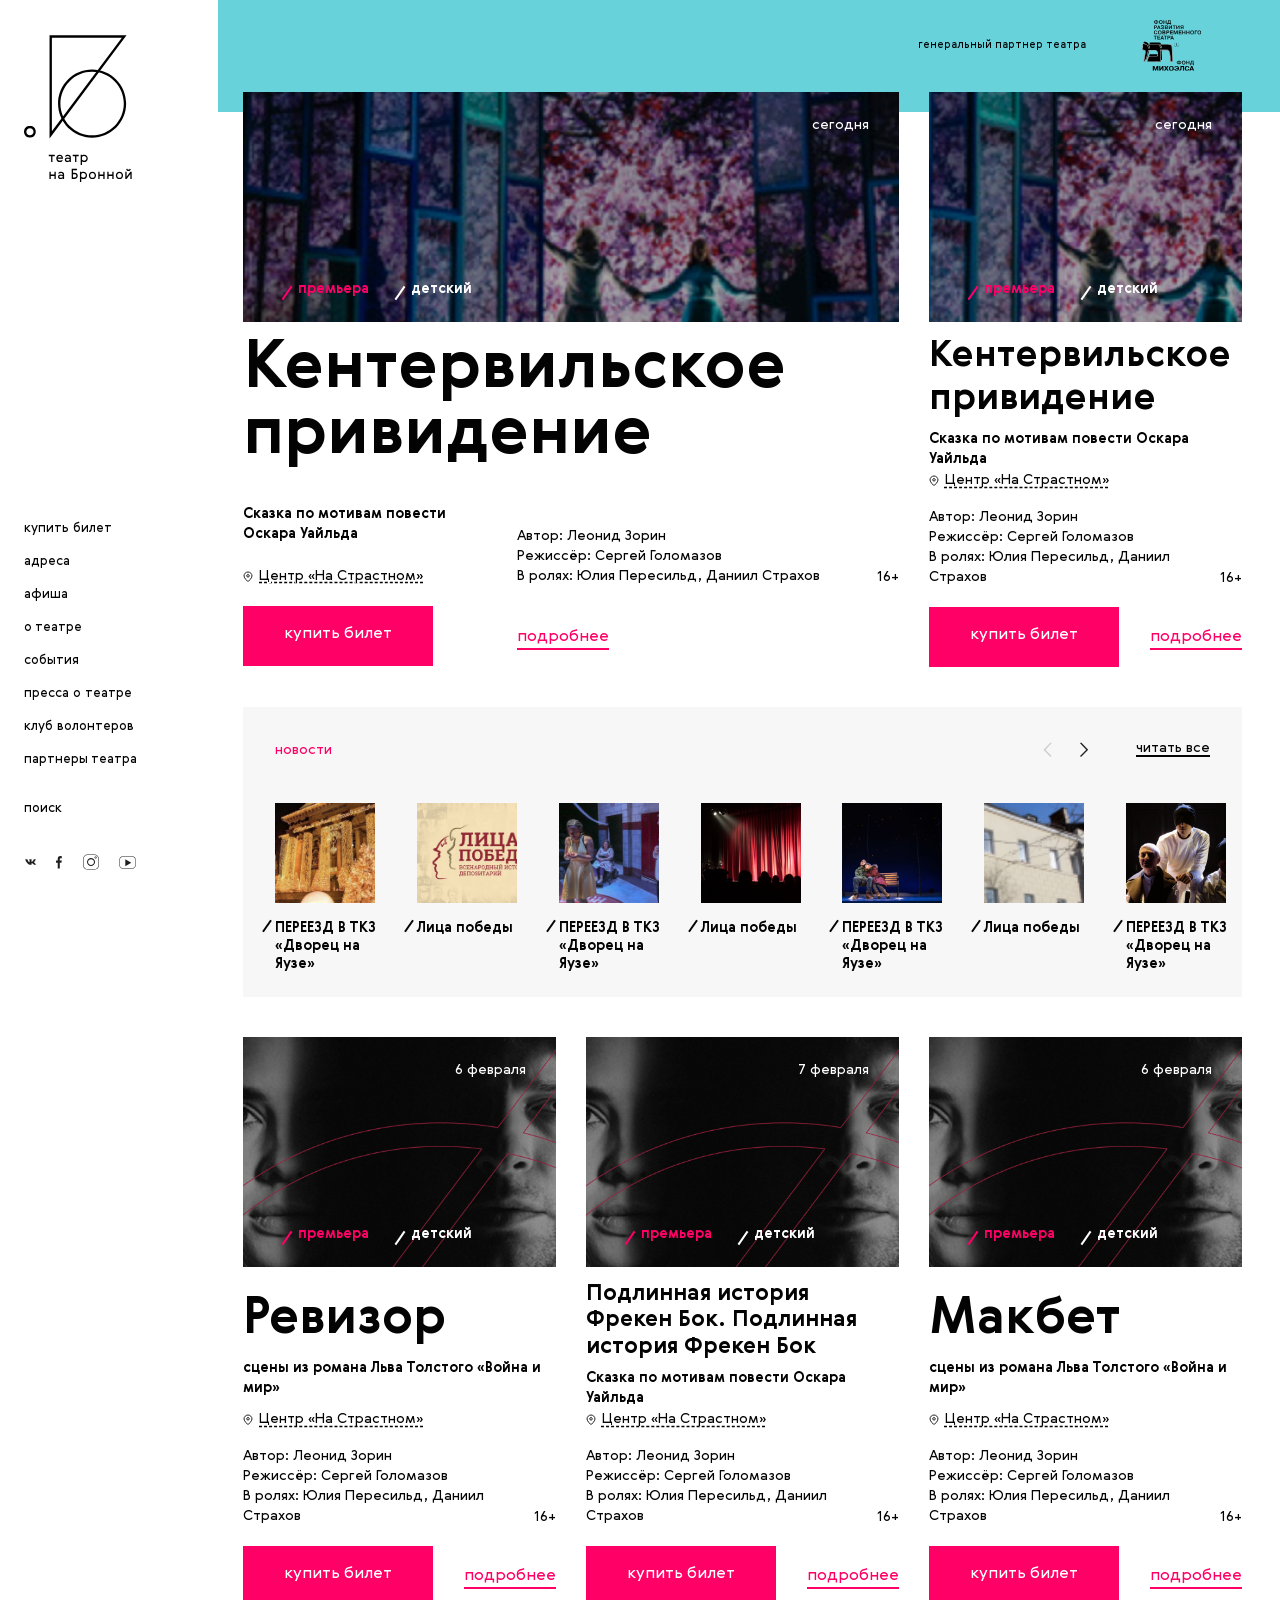
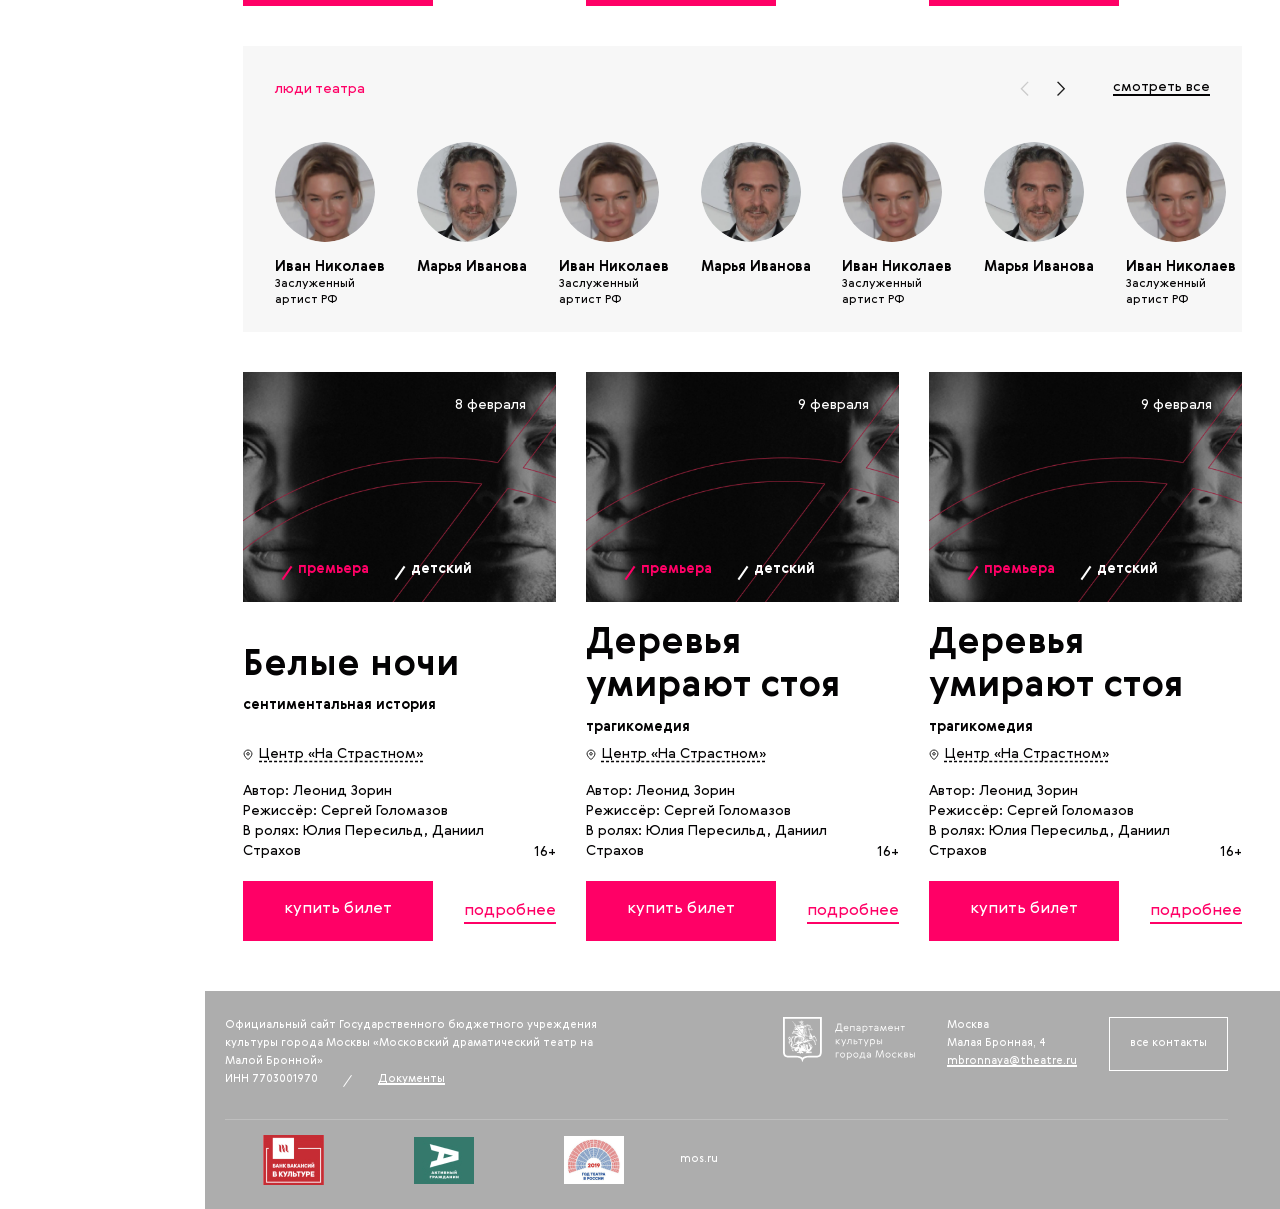
==== commit e0d677b7: "fixes" ====
--- a/index.html
+++ b/index.html
@@ -1 +1 @@
-<html lang="en"><head><meta charset="UTF-8" /><meta name="viewport" content="width=device-width, initial-scale=1.0" /><title>Театр на Малой Бронной</title><meta name="description" /><meta name="keywords" /><meta http-equiv="X-UA-Compatible" content="ie=edge" /><meta name="format-detection" content="telephone=no" /><meta name="HandheldFriendly" content="true" /><link rel="stylesheet" href="style.css" /></head><body><header class="header"><a href="/" class="logo"><picture class="logo_image"><source srcset="src/img/logo-mobile-main.svg" media="(max-width: 767px)"></source><img src="src/img/logo.svg" /></picture><img src="src/img/logo-mobile-small.svg" class="logo_image__mobile-fixed" /></a><nav class="menu"><div class="menu-toggle"></div><div class="menu_content"><button class="menu_search-icon"></button><img src="src/img/logo-mobile-menu.svg" class="menu_logo" /><div class="search"><div id="search-close" class="search_close"></div><div class="search_fade"></div><div class="search_content"><input type="search" placeholder="поиск" required="true" class="search_input" /><div class="search_results"><a href="spectacle.html" class="search_result">макбет</a><a href="spectacle.html" class="search_result">леди макбет</a><a href="spectacle.html" class="search_result">макбет трагедия</a></div></div></div><a href="/" class="menu_link menu_link__mobile"><span class="menu_link-text">купить билет</span></a><a href="/" class="menu_link menu_link__mobile"><span class="menu_link-text">адреса</span></a><a href="/afisha.html" class="menu_link active"><span class="menu_link-text">афиша</span></a><a href="/about.html" class="menu_link"><span class="menu_link-text">о театре</span></a><a href="/events.html" class="menu_link"><span class="menu_link-text">события</span></a><a href="/press.html" class="menu_link"><span class="menu_link-text">пресса о театре</span></a><a href="/volunteers.html" class="menu_link"><span class="menu_link-text">клуб волонтеров</span></a><a href="/partners.html" class="menu_link"><span class="menu_link-text">партнеры театра</span></a><a href="/search.html" class="menu_link menu_link__indent"><span class="menu_link-text">поиск</span></a><div class="menu_social"><div class="social social__header"><div class="social_links"><a href="#" class="social_link social_link__vk"></a><a href="#" class="social_link social_link__fb"></a><a href="#" class="social_link social_link__insta"></a><a href="#" class="social_link social_link__youtube"></a></div></div></div></div></nav></header><main class="content content__big-indent"><div class="partner"><span class="partner_title">генеральный партнер театра</span><div class="partner_gallery"><div class="gallery"><div class="gallery_items"><div class="gallery_item"><img src="src/img/mihoels.svg" /></div><div class="gallery_item"><img src="src/img/nauka-i-sport.svg" /></div></div></div></div></div><div class="spectacles"><div class="spectacle spectacle__big"><div class="spectacle_gallery"><div class="gallery"><div class="gallery_items"><div class="gallery_item"><a href="spectacle.html" class="spectacle_image-wrapper"><img src="src/img/temp/spectacle-1.jpg" class="spectacle_image" /><span class="spectacle_date">сегодня</span><div class="spectacle_tags"><span class="spectacle_tag spectacle_tag__bright">премьера</span><span class="spectacle_tag">детский</span></div></a></div><div class="gallery_item"><a href="spectacle.html" class="spectacle_image-wrapper"><img src="src/img/temp/spectacle-1.jpg" class="spectacle_image" /><span class="spectacle_date">сегодня</span><div class="spectacle_tags"><span class="spectacle_tag spectacle_tag__bright">премьера</span><span class="spectacle_tag">детский</span></div></a></div><div class="gallery_item"><a href="spectacle.html" class="spectacle_image-wrapper"><img src="src/img/temp/spectacle-1.jpg" class="spectacle_image" /><span class="spectacle_date">сегодня</span><div class="spectacle_tags"><span class="spectacle_tag spectacle_tag__bright">премьера</span><span class="spectacle_tag">детский</span></div></a></div></div></div></div><h2 class="spectacle_title"><a href="/spectacle.html" class="spectacle_title-text">Кентервильское привидение</a></h2><p class="spectacle_description">Сказка по мотивам повести Оскара Уайльда</p><div class="spectacle_info"><div class="spectacle_info-column"><a href="#" class="spectacle_adress">Центр «На Страстном»</a></div><div class="spectacle_info-column"><div class="spectacle_creators"><span class="spectacle_creators-line">Автор: Леонид Зорин</span><span class="spectacle_creators-line">Режиссёр: Сергей Голомазов</span><span class="spectacle_creators-line">В ролях: Юлия Пересильд, Даниил Страхов</span><div class="spectacle_info-rating">16+</div></div></div></div><div class="spectacle_controls"><div class="spectacle_controls-column"><button class="spectacle_button">купить билет</button></div><div class="spectacle_controls-column"><a href="/" class="spectacle_more-info">подробнее</a></div></div></div><div class="partner partner__mobile"><span class="partner_title">генеральный партнер театра</span><div class="partner_gallery"><div class="gallery"><div class="gallery_items"><div class="gallery_item"><img src="src/img/mihoels-mobile.svg" /></div><div class="gallery_item"><img src="src/img/nauka-i-sport.svg" /></div></div></div></div></div><div class="spectacle"><div class="spectacle_gallery"><div class="gallery"><div class="gallery_items"><div class="gallery_item"><a href="spectacle.html" class="spectacle_image-wrapper"><img src="src/img/temp/spectacle-1.jpg" class="spectacle_image" /><span class="spectacle_date">сегодня</span><div class="spectacle_tags"><span class="spectacle_tag spectacle_tag__bright">премьера</span><span class="spectacle_tag">детский</span></div></a></div><div class="gallery_item"><a href="spectacle.html" class="spectacle_image-wrapper"><img src="src/img/temp/spectacle-2.jpg" class="spectacle_image" /><span class="spectacle_date">сегодня</span><div class="spectacle_tags"><span class="spectacle_tag">детский</span></div></a></div><div class="gallery_item"><a href="spectacle.html" class="spectacle_image-wrapper"><img src="src/img/temp/spectacle-1.jpg" class="spectacle_image" /><span class="spectacle_date">сегодня</span><div class="spectacle_tags"><span class="spectacle_tag spectacle_tag__bright">премьера</span><span class="spectacle_tag">детский</span></div></a></div></div></div></div><a href="spectacle.html" class="spectacle_header"><h2 class="spectacle_title"><span class="spectacle_title-text">Кентервильское привидение</span></h2><p class="spectacle_description">Сказка по мотивам повести Оскара Уайльда</p></a><div class="spectacle_info"><a href="#" class="spectacle_adress">Центр «На Страстном»</a><div class="spectacle_creators"><span class="spectacle_creators-line">Автор: Леонид Зорин</span><span class="spectacle_creators-line">Режиссёр: Сергей Голомазов</span><span class="spectacle_creators-line">В ролях: Юлия Пересильд, Даниил Страхов</span></div><div class="spectacle_info-rating">16+</div></div><div class="spectacle_controls"><button class="spectacle_button">купить билет</button><a href="/" class="spectacle_more-info">подробнее</a></div></div></div><div class="widget carousel"><div class="widget_header"><span class="widget_title">новости</span><div class="widget_controls"><div class="carousel_controls"><button class="carousel_button carousel_button__prev"></button><button class="carousel_button carousel_button__next"></button></div><a href="#" class="widget_link">читать все</a></div></div><div class="carousel_track"><a href="#" class="carousel_item"><div class="carousel_item-image-wrapper"><img src="src/img/temp/news-1.jpg" class="carousel_item-image" /></div><span class="carousel_item-title carousel_item-title__decorated">ПЕРЕЕЗД В ТКЗ «Дворец на Яузе»</span></a><a href="#" class="carousel_item"><div class="carousel_item-image-wrapper"><img src="src/img/temp/news-2.jpg" class="carousel_item-image" /></div><span class="carousel_item-title carousel_item-title__decorated">Лица победы</span></a><a href="#" class="carousel_item"><div class="carousel_item-image-wrapper"><img src="src/img/temp/news-3.jpg" class="carousel_item-image" /></div><span class="carousel_item-title carousel_item-title__decorated">ПЕРЕЕЗД В ТКЗ «Дворец на Яузе»</span></a><a href="#" class="carousel_item"><div class="carousel_item-image-wrapper"><img src="src/img/temp/news-4.jpg" class="carousel_item-image" /></div><span class="carousel_item-title carousel_item-title__decorated">Лица победы</span></a><a href="#" class="carousel_item"><div class="carousel_item-image-wrapper"><img src="src/img/temp/news-5.jpg" class="carousel_item-image" /></div><span class="carousel_item-title carousel_item-title__decorated">ПЕРЕЕЗД В ТКЗ «Дворец на Яузе»</span></a><a href="#" class="carousel_item"><div class="carousel_item-image-wrapper"><img src="src/img/temp/news-6.jpg" class="carousel_item-image" /></div><span class="carousel_item-title carousel_item-title__decorated">Лица победы</span></a><a href="#" class="carousel_item"><div class="carousel_item-image-wrapper"><img src="src/img/temp/news-7.jpg" class="carousel_item-image" /></div><span class="carousel_item-title carousel_item-title__decorated">ПЕРЕЕЗД В ТКЗ «Дворец на Яузе»</span></a><a href="#" class="carousel_item"><div class="carousel_item-image-wrapper"><img src="src/img/temp/news-5.jpg" class="carousel_item-image" /></div><span class="carousel_item-title carousel_item-title__decorated">Лица победы</span></a><a href="#" class="carousel_item"><div class="carousel_item-image-wrapper"><img src="src/img/temp/news-1.jpg" class="carousel_item-image" /></div><span class="carousel_item-title carousel_item-title__decorated">ПЕРЕЕЗД В ТКЗ «Дворец на Яузе»</span></a><a href="#" class="carousel_item"><div class="carousel_item-image-wrapper"><img src="src/img/temp/news-2.jpg" class="carousel_item-image" /></div><span class="carousel_item-title carousel_item-title__decorated">Лица победы</span></a><a href="#" class="carousel_item"><div class="carousel_item-image-wrapper"><img src="src/img/temp/news-3.jpg" class="carousel_item-image" /></div><span class="carousel_item-title carousel_item-title__decorated">ПЕРЕЕЗД В ТКЗ «Дворец на Яузе»</span></a><a href="#" class="carousel_item"><div class="carousel_item-image-wrapper"><img src="src/img/temp/news-4.jpg" class="carousel_item-image" /></div><span class="carousel_item-title carousel_item-title__decorated">Лица победы</span></a><a href="#" class="carousel_item"><div class="carousel_item-image-wrapper"><img src="src/img/temp/news-5.jpg" class="carousel_item-image" /></div><span class="carousel_item-title carousel_item-title__decorated">ПЕРЕЕЗД В ТКЗ «Дворец на Яузе»</span></a><a href="#" class="carousel_item"><div class="carousel_item-image-wrapper"><img src="src/img/temp/news-6.jpg" class="carousel_item-image" /></div><span class="carousel_item-title carousel_item-title__decorated">Лица победы</span></a><a href="#" class="carousel_item"><div class="carousel_item-image-wrapper"><img src="src/img/temp/news-7.jpg" class="carousel_item-image" /></div><span class="carousel_item-title carousel_item-title__decorated">ПЕРЕЕЗД В ТКЗ «Дворец на Яузе»</span></a><a href="#" class="carousel_item"><div class="carousel_item-image-wrapper"><img src="src/img/temp/news-5.jpg" class="carousel_item-image" /></div><span class="carousel_item-title carousel_item-title__decorated">Лица победы</span></a></div></div><div class="spectacles"><div class="spectacle"><a href="spectacle.html" class="spectacle_image-wrapper"><img src="src/img/temp/spectacle-2.jpg" class="spectacle_image" /><span class="spectacle_date">6 февраля</span></a><a href="spectacle.html" class="spectacle_header"><h2 class="spectacle_title"><span class="spectacle_title-text">Ревизор</span></h2><p class="spectacle_description">сцены из романа Льва Толстого «Война и мир»</p></a><div class="spectacle_info"><a href="#" class="spectacle_adress">Центр «На Страстном»</a><div class="spectacle_creators"><span class="spectacle_creators-line">Автор: Леонид Зорин</span><span class="spectacle_creators-line">Режиссёр: Сергей Голомазов</span><span class="spectacle_creators-line">В ролях: Юлия Пересильд, Даниил Страхов</span><div class="spectacle_info-rating">16+</div></div></div><div class="spectacle_controls"><button class="spectacle_button">купить билет</button><a href="/" class="spectacle_more-info">подробнее</a></div></div><div class="spectacle"><a href="spectacle.html" class="spectacle_image-wrapper"><img src="src/img/temp/spectacle-2.jpg" class="spectacle_image" /><span class="spectacle_date">7 февраля</span></a><a href="spectacle.html" class="spectacle_header"><h2 class="spectacle_title"><span class="spectacle_title-text">Подлинная история Фрекен Бок. Подлинная история Фрекен Бок</span></h2><p class="spectacle_description">Сказка по мотивам повести  Оскара Уайльда</p></a><div class="spectacle_info"><a href="#" class="spectacle_adress">Центр «На Страстном»</a><div class="spectacle_creators"><span class="spectacle_creators-line">Автор: Леонид Зорин</span><span class="spectacle_creators-line">Режиссёр: Сергей Голомазов</span><span class="spectacle_creators-line">В ролях: Юлия Пересильд, Даниил Страхов</span><div class="spectacle_info-rating">16+</div></div></div><div class="spectacle_controls"><button class="spectacle_button">купить билет</button><a href="/" class="spectacle_more-info">подробнее</a></div></div><div class="spectacle"><a href="spectacle.html" class="spectacle_image-wrapper"><img src="src/img/temp/spectacle-2.jpg" class="spectacle_image" /><span class="spectacle_date">6 февраля</span></a><a href="spectacle.html" class="spectacle_header"><h2 class="spectacle_title"><span class="spectacle_title-text">Макбет</span></h2><p class="spectacle_description">сцены из романа Льва Толстого «Война и мир»</p></a><div class="spectacle_info"><a href="#" class="spectacle_adress">Центр «На Страстном»</a><div class="spectacle_creators"><span class="spectacle_creators-line">Автор: Леонид Зорин</span><span class="spectacle_creators-line">Режиссёр: Сергей Голомазов</span><span class="spectacle_creators-line">В ролях: Юлия Пересильд, Даниил Страхов</span><div class="spectacle_info-rating">16+</div></div></div><div class="spectacle_controls"><button class="spectacle_button">купить билет</button><a href="/" class="spectacle_more-info">подробнее</a></div></div></div><div class="widget carousel"><div class="widget_header"><span class="widget_title">люди театра</span><div class="widget_controls"><div class="carousel_controls"><button class="carousel_button carousel_button__prev"></button><button class="carousel_button carousel_button__next"></button></div><a href="#" class="widget_link">читать все</a></div></div><div class="carousel_track"><a href="#" class="carousel_item"><div class="carousel_item-image-wrapper carousel_item-image-wrapper__rounded"><img src="src/img/temp/people-1.jpg" class="carousel_item-image" /></div><span class="carousel_item-title">Иван Николаев</span><span class="carousel_item-subtitle">Заслуженный артист РФ</span></a><a href="#" class="carousel_item"><div class="carousel_item-image-wrapper carousel_item-image-wrapper__rounded"><img src="src/img/temp/people-2.jpg" class="carousel_item-image" /></div><span class="carousel_item-title">Марья Иванова</span></a><a href="#" class="carousel_item"><div class="carousel_item-image-wrapper carousel_item-image-wrapper__rounded"><img src="src/img/temp/people-1.jpg" class="carousel_item-image" /></div><span class="carousel_item-title">Иван Николаев</span><span class="carousel_item-subtitle">Заслуженный артист РФ</span></a><a href="#" class="carousel_item"><div class="carousel_item-image-wrapper carousel_item-image-wrapper__rounded"><img src="src/img/temp/people-2.jpg" class="carousel_item-image" /></div><span class="carousel_item-title">Марья Иванова</span></a><a href="#" class="carousel_item"><div class="carousel_item-image-wrapper carousel_item-image-wrapper__rounded"><img src="src/img/temp/people-1.jpg" class="carousel_item-image" /></div><span class="carousel_item-title">Иван Николаев</span><span class="carousel_item-subtitle">Заслуженный артист РФ</span></a><a href="#" class="carousel_item"><div class="carousel_item-image-wrapper carousel_item-image-wrapper__rounded"><img src="src/img/temp/people-2.jpg" class="carousel_item-image" /></div><span class="carousel_item-title">Марья Иванова</span></a><a href="#" class="carousel_item"><div class="carousel_item-image-wrapper carousel_item-image-wrapper__rounded"><img src="src/img/temp/people-1.jpg" class="carousel_item-image" /></div><span class="carousel_item-title">Иван Николаев</span><span class="carousel_item-subtitle">Заслуженный артист РФ</span></a><a href="#" class="carousel_item"><div class="carousel_item-image-wrapper carousel_item-image-wrapper__rounded"><img src="src/img/temp/people-2.jpg" class="carousel_item-image" /></div><span class="carousel_item-title">Марья Иванова</span></a><a href="#" class="carousel_item"><div class="carousel_item-image-wrapper carousel_item-image-wrapper__rounded"><img src="src/img/temp/people-1.jpg" class="carousel_item-image" /></div><span class="carousel_item-title">Марья Иванова</span></a><a href="#" class="carousel_item"><div class="carousel_item-image-wrapper carousel_item-image-wrapper__rounded"><img src="src/img/temp/people-2.jpg" class="carousel_item-image" /></div><span class="carousel_item-title">Иван Николаев</span><span class="carousel_item-subtitle">Заслуженный артист РФ</span></a><a href="#" class="carousel_item"><div class="carousel_item-image-wrapper carousel_item-image-wrapper__rounded"><img src="src/img/temp/people-1.jpg" class="carousel_item-image" /></div><span class="carousel_item-title">Марья Иванова</span></a><a href="#" class="carousel_item"><div class="carousel_item-image-wrapper carousel_item-image-wrapper__rounded"><img src="src/img/temp/people-2.jpg" class="carousel_item-image" /></div><span class="carousel_item-title">Иван Николаев</span><span class="carousel_item-subtitle">Заслуженный артист РФ</span></a><a href="#" class="carousel_item"><div class="carousel_item-image-wrapper carousel_item-image-wrapper__rounded"><img src="src/img/temp/people-1.jpg" class="carousel_item-image" /></div><span class="carousel_item-title">Марья Иванова</span></a></div></div><div class="spectacles"><div class="spectacle"><a href="spectacle.html" class="spectacle_image-wrapper"><img src="src/img/temp/spectacle-2.jpg" class="spectacle_image" /><span class="spectacle_date">8 февраля</span></a><a href="spectacle.html" class="spectacle_header"><h2 class="spectacle_title"><span class="spectacle_title-text">Белые ночи</span></h2><p class="spectacle_description">сентиментальная история</p></a><div class="spectacle_info"><a href="#" class="spectacle_adress">Центр «На Страстном»</a><div class="spectacle_creators"><span class="spectacle_creators-line">Автор: Леонид Зорин</span><span class="spectacle_creators-line">Режиссёр: Сергей Голомазов</span><span class="spectacle_creators-line">В ролях: Юлия Пересильд, Даниил Страхов</span><div class="spectacle_info-rating">16+</div></div></div><div class="spectacle_controls"><button class="spectacle_button">купить билет</button><a href="/" class="spectacle_more-info">подробнее</a></div></div><div class="spectacle"><a href="spectacle.html" class="spectacle_image-wrapper"><img src="src/img/temp/spectacle-2.jpg" class="spectacle_image" /><span class="spectacle_date">9 февраля</span></a><a href="spectacle.html" class="spectacle_header"><h2 class="spectacle_title"><span class="spectacle_title-text">Деревья умирают стоя</span></h2><p class="spectacle_description">трагикомедия</p></a><div class="spectacle_info"><a href="#" class="spectacle_adress">Центр «На Страстном»</a><div class="spectacle_creators"><span class="spectacle_creators-line">Автор: Леонид Зорин</span><span class="spectacle_creators-line">Режиссёр: Сергей Голомазов</span><span class="spectacle_creators-line">В ролях: Юлия Пересильд, Даниил Страхов</span><div class="spectacle_info-rating">16+</div></div></div><div class="spectacle_controls"><button class="spectacle_button">купить билет</button><a href="/" class="spectacle_more-info">подробнее</a></div></div><div class="spectacle"><a href="spectacle.html" class="spectacle_image-wrapper"><img src="src/img/temp/spectacle-2.jpg" class="spectacle_image" /><span class="spectacle_date">9 февраля</span></a><a href="spectacle.html" class="spectacle_header"><h2 class="spectacle_title"><span class="spectacle_title-text">Деревья умирают стоя</span></h2><p class="spectacle_description">трагикомедия</p></a><div class="spectacle_info"><a href="#" class="spectacle_adress">Центр «На Страстном»</a><div class="spectacle_creators"><span class="spectacle_creators-line">Автор: Леонид Зорин</span><span class="spectacle_creators-line">Режиссёр: Сергей Голомазов</span><span class="spectacle_creators-line">В ролях: Юлия Пересильд, Даниил Страхов</span><div class="spectacle_info-rating">16+</div></div></div><div class="spectacle_controls"><button class="spectacle_button">купить билет</button><a href="/" class="spectacle_more-info">подробнее</a></div></div></div></main><footer class="footer"><div class="footer_mobile"><div class="social"><span class="social_title">следите за нами в соцсетях</span><div class="social_links"><a href="#" class="social_link social_link__vk"></a><a href="#" class="social_link social_link__fb"></a><a href="#" class="social_link social_link__insta"></a><a href="#" class="social_link social_link__youtube"></a></div></div><div class="footer_menu"><a href="afisha.html" class="footer_menu-link">афиша</a><a href="/about.html" class="footer_menu-link">адреса</a><a href="#" class="footer_menu-link">купить билет</a><a href="#" class="footer_menu-link">схема зала</a><a href="#" class="footer_menu-link">фотобанк</a><a href="volunteers.html" class="footer_menu-link">клуб волонтеров</a><a href="/partners.html" class="footer_menu-link">партнеры театра</a><a href="#" class="footer_menu-link">контакты</a></div></div><div class="footer_content"><div class="footer_columns"><div class="footer_column footer_column__flex"><img src="src/img/dkm.svg" class="footer_logo" /><div class="footer_contacts"><div class="footer_adress"><span>Москва</span><span>Малая Бронная, 4</span><a href="mailto:mbronnaya@theatre.ru">mbronnaya@theatre.ru</a></div><a class="footer_contacts-button">все контакты</a></div></div><div class="footer_column"><p class="footer_description">Официальный сайт Государственного бюджетного учреждения культуры города Москвы  «Московский драматический театр на Малой Бронной»</p><div class="footer_documents"><span class="footer_inn">ИНН 7703001970</span><a href="#" class="footer_documents-link">Документы</a></div></div></div><div class="footer_bottom"><img src="src/img/bank-of-vacancies.jpg" class="footer_bottom-image" /><img src="src/img/active-citizen.jpg" class="footer_bottom-image" /><img src="src/img/year-of-theatre.jpg" class="footer_bottom-image" /><a href="#" class="footer_outer-link">mos.ru</a></div></div></footer><div class="fade"><div class="popup"><button class="popup_close"></button><div class="popup_content"><p class="popup_title">ТКЗ «Дворец на Яузе»</p><div class="place"><div class="place_adress"><div class="place_metro">Электрозаводская Площадь Журавлева, 1</div><button class="place_scheme-button">посмотреть схему&nbsp;зала</button></div><div class="place_map-holder"><div style="position:relative;overflow:hidden;"><a href="https://yandex.by/maps/213/moscow/?utm_medium=mapframe&amp;utm_source=maps" style="color:#eee;font-size:12px;position:absolute;top:0px;">Москва</a><a href="https://yandex.by/maps/213/moscow/house/ploshchad_zhuravlyova_10/Z04YcQdkTEYPQFtvfXt5cn5rYg==/?ll=37.704749%2C55.783214&amp;utm_medium=mapframe&amp;utm_source=maps&amp;z=18.2" style="color:#eee;font-size:12px;position:absolute;top:14px;">Площадь Журавлёва, 10 — Яндекс.Карты</a><iframe src="https://yandex.by/map-widget/v1/-/C8sMQWlE" width="560" height="400" frameborder="0" allowfullscreen="true" style="position:relative;"></iframe></div><div class="place_map-buttons"><button class="place_map-button">открыть в Google Maps<div class="place_map-button-border"></div></button><button class="place_map-button">открыть в Яндекс.Картах<div class="place_map-button-border"></div></button></div></div></div><a href="#" class="popup_print-link">версия для печати</a></div></div></div><script src="src/js/tiny-slider.min.js"></script><script src="src/js/main.js"></script></body></html>+<html lang="en"><head><meta charset="UTF-8" /><meta name="viewport" content="width=device-width, initial-scale=1.0" /><title>Театр на Малой Бронной</title><meta name="description" /><meta name="keywords" /><meta http-equiv="X-UA-Compatible" content="ie=edge" /><meta name="format-detection" content="telephone=no" /><meta name="HandheldFriendly" content="true" /><link rel="stylesheet" href="style.css" /></head><body><header class="header"><a href="/" class="logo"><picture class="logo_image"><source srcset="src/img/logo-mobile-main.svg" media="(max-width: 767px)"></source><img src="src/img/logo.svg" /></picture><img src="src/img/logo-mobile-small.svg" class="logo_image__mobile-fixed" /></a><nav class="menu"><div class="menu-toggle"></div><div class="menu_content"><button class="menu_search-icon"></button><img src="src/img/logo-mobile-menu.svg" class="menu_logo" /><div class="search"><div id="search-close" class="search_close"></div><div class="search_fade"></div><div class="search_content"><input type="search" placeholder="поиск" required="true" class="search_input" /><div class="search_results"><a href="spectacle.html" class="search_result">макбет</a><a href="spectacle.html" class="search_result">леди макбет</a><a href="spectacle.html" class="search_result">макбет трагедия</a></div></div></div><a href="/" class="menu_link menu_link__mobile"><span class="menu_link-text">купить билет</span></a><a href="/" class="menu_link menu_link__mobile"><span class="menu_link-text">адреса</span></a><a href="/afisha.html" class="menu_link active"><span class="menu_link-text">афиша</span></a><a href="/about.html" class="menu_link"><span class="menu_link-text">о театре</span></a><a href="/events.html" class="menu_link"><span class="menu_link-text">события</span></a><a href="/press.html" class="menu_link"><span class="menu_link-text">пресса о&nbsp;театре</span></a><a href="/volunteers.html" class="menu_link"><span class="menu_link-text">клуб волонтеров</span></a><a href="/partners.html" class="menu_link"><span class="menu_link-text">партнеры театра</span></a><a href="/search.html" class="menu_link menu_link__indent"><span class="menu_link-text">поиск</span></a><div class="menu_social"><div class="social social__header"><div class="social_links"><a href="#" class="social_link social_link__vk"></a><a href="#" class="social_link social_link__fb"></a><a href="#" class="social_link social_link__insta"></a><a href="#" class="social_link social_link__youtube"></a></div></div></div></div></nav></header><main class="content content__big-indent"><div class="partner"><span class="partner_title">генеральный партнер театра</span><div class="partner_gallery"><div class="gallery"><div class="gallery_items"><div class="gallery_item"><img src="src/img/mihoels.svg" /></div><div class="gallery_item"><img src="src/img/nauka-i-sport.svg" /></div></div></div></div></div><div class="spectacles"><div class="spectacle spectacle__big"><div class="spectacle_gallery"><div class="gallery"><div class="gallery_items"><div class="gallery_item"><a href="spectacle.html" class="spectacle_image-wrapper"><img src="src/img/temp/spectacle-1.jpg" class="spectacle_image" /><span class="spectacle_date">сегодня</span><div class="spectacle_tags"><span class="spectacle_tag spectacle_tag__bright">премьера</span><span class="spectacle_tag">детский</span></div></a></div><div class="gallery_item"><a href="spectacle.html" class="spectacle_image-wrapper"><img src="src/img/temp/spectacle-1.jpg" class="spectacle_image" /><span class="spectacle_date">сегодня</span><div class="spectacle_tags"><span class="spectacle_tag spectacle_tag__bright">премьера</span><span class="spectacle_tag">детский</span></div></a></div><div class="gallery_item"><a href="spectacle.html" class="spectacle_image-wrapper"><img src="src/img/temp/spectacle-1.jpg" class="spectacle_image" /><span class="spectacle_date">сегодня</span><div class="spectacle_tags"><span class="spectacle_tag spectacle_tag__bright">премьера</span><span class="spectacle_tag">детский</span></div></a></div></div></div></div><h2 class="spectacle_title"><a href="/spectacle.html" class="spectacle_title-text">Кентервильское привидение</a></h2><p class="spectacle_description">Сказка по мотивам повести Оскара Уайльда</p><div class="spectacle_info"><div class="spectacle_info-column"><a href="#" class="spectacle_adress">Центр «На Страстном»</a></div><div class="spectacle_info-column"><div class="spectacle_creators"><span class="spectacle_creators-line">Автор: Леонид Зорин</span><span class="spectacle_creators-line">Режиссёр: Сергей Голомазов</span><span class="spectacle_creators-line">В ролях: Юлия Пересильд, Даниил Страхов</span><div class="spectacle_info-rating">16+</div></div></div></div><div class="spectacle_controls"><div class="spectacle_controls-column"><button class="spectacle_button">купить билет</button></div><div class="spectacle_controls-column"><a href="/" class="spectacle_more-info">подробнее</a></div></div></div><div class="partner partner__mobile"><span class="partner_title">генеральный партнер театра</span><div class="partner_gallery"><div class="gallery"><div class="gallery_items"><div class="gallery_item"><img src="src/img/mihoels-mobile.svg" /></div><div class="gallery_item"><img src="src/img/nauka-i-sport.svg" /></div></div></div></div></div><div class="spectacle"><div class="spectacle_gallery"><div class="gallery"><div class="gallery_items"><div class="gallery_item"><a href="spectacle.html" class="spectacle_image-wrapper"><img src="src/img/temp/spectacle-1.jpg" class="spectacle_image" /><span class="spectacle_date">сегодня</span><div class="spectacle_tags"><span class="spectacle_tag spectacle_tag__bright">премьера</span><span class="spectacle_tag">детский</span></div></a></div><div class="gallery_item"><a href="spectacle.html" class="spectacle_image-wrapper"><img src="src/img/temp/spectacle-2.jpg" class="spectacle_image" /><span class="spectacle_date">сегодня</span><div class="spectacle_tags"><span class="spectacle_tag">детский</span></div></a></div><div class="gallery_item"><a href="spectacle.html" class="spectacle_image-wrapper"><img src="src/img/temp/spectacle-1.jpg" class="spectacle_image" /><span class="spectacle_date">сегодня</span><div class="spectacle_tags"><span class="spectacle_tag spectacle_tag__bright">премьера</span><span class="spectacle_tag">детский</span></div></a></div></div></div></div><a href="spectacle.html" class="spectacle_header"><h2 class="spectacle_title"><span class="spectacle_title-text">Кентервильское привидение</span></h2><p class="spectacle_description">Сказка по мотивам повести Оскара Уайльда</p></a><div class="spectacle_info"><a href="#" class="spectacle_adress">Центр «На Страстном»</a><div class="spectacle_creators"><span class="spectacle_creators-line">Автор: Леонид Зорин</span><span class="spectacle_creators-line">Режиссёр: Сергей Голомазов</span><span class="spectacle_creators-line">В ролях: Юлия Пересильд, Даниил Страхов</span></div><div class="spectacle_info-rating">16+</div></div><div class="spectacle_controls"><button class="spectacle_button">купить билет</button><a href="/" class="spectacle_more-info">подробнее</a></div></div></div><div class="widget carousel"><div class="widget_header"><span class="widget_title">новости</span><div class="widget_controls"><div class="carousel_controls"><button class="carousel_button carousel_button__prev"></button><button class="carousel_button carousel_button__next"></button></div><a href="#" class="widget_link">читать все</a></div></div><div class="carousel_track"><a href="#" class="carousel_item"><div class="carousel_item-image-wrapper"><img src="src/img/temp/news-1.jpg" class="carousel_item-image" /></div><span class="carousel_item-title carousel_item-title__decorated">ПЕРЕЕЗД В ТКЗ «Дворец на Яузе»</span></a><a href="#" class="carousel_item"><div class="carousel_item-image-wrapper"><img src="src/img/temp/news-2.jpg" class="carousel_item-image" /></div><span class="carousel_item-title carousel_item-title__decorated">Лица победы</span></a><a href="#" class="carousel_item"><div class="carousel_item-image-wrapper"><img src="src/img/temp/news-3.jpg" class="carousel_item-image" /></div><span class="carousel_item-title carousel_item-title__decorated">ПЕРЕЕЗД В ТКЗ «Дворец на Яузе»</span></a><a href="#" class="carousel_item"><div class="carousel_item-image-wrapper"><img src="src/img/temp/news-4.jpg" class="carousel_item-image" /></div><span class="carousel_item-title carousel_item-title__decorated">Лица победы</span></a><a href="#" class="carousel_item"><div class="carousel_item-image-wrapper"><img src="src/img/temp/news-5.jpg" class="carousel_item-image" /></div><span class="carousel_item-title carousel_item-title__decorated">ПЕРЕЕЗД В ТКЗ «Дворец на Яузе»</span></a><a href="#" class="carousel_item"><div class="carousel_item-image-wrapper"><img src="src/img/temp/news-6.jpg" class="carousel_item-image" /></div><span class="carousel_item-title carousel_item-title__decorated">Лица победы</span></a><a href="#" class="carousel_item"><div class="carousel_item-image-wrapper"><img src="src/img/temp/news-7.jpg" class="carousel_item-image" /></div><span class="carousel_item-title carousel_item-title__decorated">ПЕРЕЕЗД В ТКЗ «Дворец на Яузе»</span></a><a href="#" class="carousel_item"><div class="carousel_item-image-wrapper"><img src="src/img/temp/news-5.jpg" class="carousel_item-image" /></div><span class="carousel_item-title carousel_item-title__decorated">Лица победы</span></a><a href="#" class="carousel_item"><div class="carousel_item-image-wrapper"><img src="src/img/temp/news-1.jpg" class="carousel_item-image" /></div><span class="carousel_item-title carousel_item-title__decorated">ПЕРЕЕЗД В ТКЗ «Дворец на Яузе»</span></a><a href="#" class="carousel_item"><div class="carousel_item-image-wrapper"><img src="src/img/temp/news-2.jpg" class="carousel_item-image" /></div><span class="carousel_item-title carousel_item-title__decorated">Лица победы</span></a><a href="#" class="carousel_item"><div class="carousel_item-image-wrapper"><img src="src/img/temp/news-3.jpg" class="carousel_item-image" /></div><span class="carousel_item-title carousel_item-title__decorated">ПЕРЕЕЗД В ТКЗ «Дворец на Яузе»</span></a><a href="#" class="carousel_item"><div class="carousel_item-image-wrapper"><img src="src/img/temp/news-4.jpg" class="carousel_item-image" /></div><span class="carousel_item-title carousel_item-title__decorated">Лица победы</span></a><a href="#" class="carousel_item"><div class="carousel_item-image-wrapper"><img src="src/img/temp/news-5.jpg" class="carousel_item-image" /></div><span class="carousel_item-title carousel_item-title__decorated">ПЕРЕЕЗД В ТКЗ «Дворец на Яузе»</span></a><a href="#" class="carousel_item"><div class="carousel_item-image-wrapper"><img src="src/img/temp/news-6.jpg" class="carousel_item-image" /></div><span class="carousel_item-title carousel_item-title__decorated">Лица победы</span></a><a href="#" class="carousel_item"><div class="carousel_item-image-wrapper"><img src="src/img/temp/news-7.jpg" class="carousel_item-image" /></div><span class="carousel_item-title carousel_item-title__decorated">ПЕРЕЕЗД В ТКЗ «Дворец на Яузе»</span></a><a href="#" class="carousel_item"><div class="carousel_item-image-wrapper"><img src="src/img/temp/news-5.jpg" class="carousel_item-image" /></div><span class="carousel_item-title carousel_item-title__decorated">Лица победы</span></a></div></div><div class="spectacles"><div class="spectacle"><a href="spectacle.html" class="spectacle_image-wrapper"><div class="spectacle_tags"><span class="spectacle_tag spectacle_tag__bright">премьера</span><span class="spectacle_tag">детский</span></div><img src="src/img/temp/spectacle-2.jpg" class="spectacle_image" /><span class="spectacle_date">6 февраля</span></a><a href="spectacle.html" class="spectacle_header"><h2 class="spectacle_title"><span class="spectacle_title-text">Ревизор</span></h2><p class="spectacle_description">сцены из романа Льва Толстого «Война и мир»</p></a><div class="spectacle_info"><a href="#" class="spectacle_adress">Центр «На Страстном»</a><div class="spectacle_creators"><span class="spectacle_creators-line">Автор: Леонид Зорин</span><span class="spectacle_creators-line">Режиссёр: Сергей Голомазов</span><span class="spectacle_creators-line">В ролях: Юлия Пересильд, Даниил Страхов</span><div class="spectacle_info-rating">16+</div></div></div><div class="spectacle_controls"><button class="spectacle_button">купить билет</button><a href="/" class="spectacle_more-info">подробнее</a></div></div><div class="spectacle"><a href="spectacle.html" class="spectacle_image-wrapper"><div class="spectacle_tags"><span class="spectacle_tag spectacle_tag__bright">премьера</span><span class="spectacle_tag">детский</span></div><img src="src/img/temp/spectacle-2.jpg" class="spectacle_image" /><span class="spectacle_date">7 февраля</span></a><a href="spectacle.html" class="spectacle_header"><h2 class="spectacle_title"><span class="spectacle_title-text">Подлинная история Фрекен Бок. Подлинная история Фрекен Бок</span></h2><p class="spectacle_description">Сказка по мотивам повести  Оскара Уайльда</p></a><div class="spectacle_info"><a href="#" class="spectacle_adress">Центр «На Страстном»</a><div class="spectacle_creators"><span class="spectacle_creators-line">Автор: Леонид Зорин</span><span class="spectacle_creators-line">Режиссёр: Сергей Голомазов</span><span class="spectacle_creators-line">В ролях: Юлия Пересильд, Даниил Страхов</span><div class="spectacle_info-rating">16+</div></div></div><div class="spectacle_controls"><button class="spectacle_button">купить билет</button><a href="/" class="spectacle_more-info">подробнее</a></div></div><div class="spectacle"><a href="spectacle.html" class="spectacle_image-wrapper"><div class="spectacle_tags"><span class="spectacle_tag spectacle_tag__bright">премьера</span><span class="spectacle_tag">детский</span></div><img src="src/img/temp/spectacle-2.jpg" class="spectacle_image" /><span class="spectacle_date">6 февраля</span></a><a href="spectacle.html" class="spectacle_header"><h2 class="spectacle_title"><span class="spectacle_title-text">Макбет</span></h2><p class="spectacle_description">сцены из романа Льва Толстого «Война и мир»</p></a><div class="spectacle_info"><a href="#" class="spectacle_adress">Центр «На Страстном»</a><div class="spectacle_creators"><span class="spectacle_creators-line">Автор: Леонид Зорин</span><span class="spectacle_creators-line">Режиссёр: Сергей Голомазов</span><span class="spectacle_creators-line">В ролях: Юлия Пересильд, Даниил Страхов</span><div class="spectacle_info-rating">16+</div></div></div><div class="spectacle_controls"><button class="spectacle_button">купить билет</button><a href="/" class="spectacle_more-info">подробнее</a></div></div></div><div class="widget carousel"><div class="widget_header"><span class="widget_title">люди театра</span><div class="widget_controls"><div class="carousel_controls"><button class="carousel_button carousel_button__prev"></button><button class="carousel_button carousel_button__next"></button></div><a href="#" class="widget_link">смотреть все</a></div></div><div class="carousel_track"><a href="#" class="carousel_item"><div class="carousel_item-image-wrapper carousel_item-image-wrapper__rounded"><img src="src/img/temp/people-1.jpg" class="carousel_item-image" /></div><span class="carousel_item-title">Иван Николаев</span><span class="carousel_item-subtitle">Заслуженный артист РФ</span></a><a href="#" class="carousel_item"><div class="carousel_item-image-wrapper carousel_item-image-wrapper__rounded"><img src="src/img/temp/people-2.jpg" class="carousel_item-image" /></div><span class="carousel_item-title">Марья Иванова</span></a><a href="#" class="carousel_item"><div class="carousel_item-image-wrapper carousel_item-image-wrapper__rounded"><img src="src/img/temp/people-1.jpg" class="carousel_item-image" /></div><span class="carousel_item-title">Иван Николаев</span><span class="carousel_item-subtitle">Заслуженный артист РФ</span></a><a href="#" class="carousel_item"><div class="carousel_item-image-wrapper carousel_item-image-wrapper__rounded"><img src="src/img/temp/people-2.jpg" class="carousel_item-image" /></div><span class="carousel_item-title">Марья Иванова</span></a><a href="#" class="carousel_item"><div class="carousel_item-image-wrapper carousel_item-image-wrapper__rounded"><img src="src/img/temp/people-1.jpg" class="carousel_item-image" /></div><span class="carousel_item-title">Иван Николаев</span><span class="carousel_item-subtitle">Заслуженный артист РФ</span></a><a href="#" class="carousel_item"><div class="carousel_item-image-wrapper carousel_item-image-wrapper__rounded"><img src="src/img/temp/people-2.jpg" class="carousel_item-image" /></div><span class="carousel_item-title">Марья Иванова</span></a><a href="#" class="carousel_item"><div class="carousel_item-image-wrapper carousel_item-image-wrapper__rounded"><img src="src/img/temp/people-1.jpg" class="carousel_item-image" /></div><span class="carousel_item-title">Иван Николаев</span><span class="carousel_item-subtitle">Заслуженный артист РФ</span></a><a href="#" class="carousel_item"><div class="carousel_item-image-wrapper carousel_item-image-wrapper__rounded"><img src="src/img/temp/people-2.jpg" class="carousel_item-image" /></div><span class="carousel_item-title">Марья Иванова</span></a><a href="#" class="carousel_item"><div class="carousel_item-image-wrapper carousel_item-image-wrapper__rounded"><img src="src/img/temp/people-1.jpg" class="carousel_item-image" /></div><span class="carousel_item-title">Марья Иванова</span></a><a href="#" class="carousel_item"><div class="carousel_item-image-wrapper carousel_item-image-wrapper__rounded"><img src="src/img/temp/people-2.jpg" class="carousel_item-image" /></div><span class="carousel_item-title">Иван Николаев</span><span class="carousel_item-subtitle">Заслуженный артист РФ</span></a><a href="#" class="carousel_item"><div class="carousel_item-image-wrapper carousel_item-image-wrapper__rounded"><img src="src/img/temp/people-1.jpg" class="carousel_item-image" /></div><span class="carousel_item-title">Марья Иванова</span></a><a href="#" class="carousel_item"><div class="carousel_item-image-wrapper carousel_item-image-wrapper__rounded"><img src="src/img/temp/people-2.jpg" class="carousel_item-image" /></div><span class="carousel_item-title">Иван Николаев</span><span class="carousel_item-subtitle">Заслуженный артист РФ</span></a><a href="#" class="carousel_item"><div class="carousel_item-image-wrapper carousel_item-image-wrapper__rounded"><img src="src/img/temp/people-1.jpg" class="carousel_item-image" /></div><span class="carousel_item-title">Марья Иванова</span></a></div></div><div class="spectacles"><div class="spectacle"><a href="spectacle.html" class="spectacle_image-wrapper"><div class="spectacle_tags"><span class="spectacle_tag spectacle_tag__bright">премьера</span><span class="spectacle_tag">детский</span></div><img src="src/img/temp/spectacle-2.jpg" class="spectacle_image" /><span class="spectacle_date">8 февраля</span></a><a href="spectacle.html" class="spectacle_header"><h2 class="spectacle_title"><span class="spectacle_title-text">Белые ночи</span></h2><p class="spectacle_description">сентиментальная история</p></a><div class="spectacle_info"><a href="#" class="spectacle_adress">Центр «На Страстном»</a><div class="spectacle_creators"><span class="spectacle_creators-line">Автор: Леонид Зорин</span><span class="spectacle_creators-line">Режиссёр: Сергей Голомазов</span><span class="spectacle_creators-line">В ролях: Юлия Пересильд, Даниил Страхов</span><div class="spectacle_info-rating">16+</div></div></div><div class="spectacle_controls"><button class="spectacle_button">купить билет</button><a href="/" class="spectacle_more-info">подробнее</a></div></div><div class="spectacle"><a href="spectacle.html" class="spectacle_image-wrapper"><div class="spectacle_tags"><span class="spectacle_tag spectacle_tag__bright">премьера</span><span class="spectacle_tag">детский</span></div><img src="src/img/temp/spectacle-2.jpg" class="spectacle_image" /><span class="spectacle_date">9 февраля</span></a><a href="spectacle.html" class="spectacle_header"><h2 class="spectacle_title"><span class="spectacle_title-text">Деревья умирают стоя</span></h2><p class="spectacle_description">трагикомедия</p></a><div class="spectacle_info"><a href="#" class="spectacle_adress">Центр «На Страстном»</a><div class="spectacle_creators"><span class="spectacle_creators-line">Автор: Леонид Зорин</span><span class="spectacle_creators-line">Режиссёр: Сергей Голомазов</span><span class="spectacle_creators-line">В ролях: Юлия Пересильд, Даниил Страхов</span><div class="spectacle_info-rating">16+</div></div></div><div class="spectacle_controls"><button class="spectacle_button">купить билет</button><a href="/" class="spectacle_more-info">подробнее</a></div></div><div class="spectacle"><a href="spectacle.html" class="spectacle_image-wrapper"><div class="spectacle_tags"><span class="spectacle_tag spectacle_tag__bright">премьера</span><span class="spectacle_tag">детский</span></div><img src="src/img/temp/spectacle-2.jpg" class="spectacle_image" /><span class="spectacle_date">9 февраля</span></a><a href="spectacle.html" class="spectacle_header"><h2 class="spectacle_title"><span class="spectacle_title-text">Деревья умирают стоя</span></h2><p class="spectacle_description">трагикомедия</p></a><div class="spectacle_info"><a href="#" class="spectacle_adress">Центр «На Страстном»</a><div class="spectacle_creators"><span class="spectacle_creators-line">Автор: Леонид Зорин</span><span class="spectacle_creators-line">Режиссёр: Сергей Голомазов</span><span class="spectacle_creators-line">В ролях: Юлия Пересильд, Даниил Страхов</span><div class="spectacle_info-rating">16+</div></div></div><div class="spectacle_controls"><button class="spectacle_button">купить билет</button><a href="/" class="spectacle_more-info">подробнее</a></div></div></div></main><footer class="footer"><div class="footer_mobile"><div class="social"><span class="social_title">следите за нами в соцсетях</span><div class="social_links"><a href="#" class="social_link social_link__vk"></a><a href="#" class="social_link social_link__fb"></a><a href="#" class="social_link social_link__insta"></a><a href="#" class="social_link social_link__youtube"></a></div></div><div class="footer_menu"><a href="afisha.html" class="footer_menu-link">афиша</a><a href="/about.html" class="footer_menu-link">адреса</a><a href="#" class="footer_menu-link">купить билет</a><a href="#" class="footer_menu-link">схема зала</a><span class="footer_menu-link footer_menu-link__disabled">фотобанк</span><a href="volunteers.html" class="footer_menu-link">клуб волонтеров</a><a href="/partners.html" class="footer_menu-link">партнеры театра</a><a href="#" class="footer_menu-link">контакты</a></div></div><div class="footer_content"><div class="footer_columns"><div class="footer_column footer_column__flex"><img src="src/img/dkm.svg" class="footer_logo" /><div class="footer_contacts"><div class="footer_adress"><span>Москва</span><span>Малая Бронная, 4</span><a href="mailto:mbronnaya@theatre.ru">mbronnaya@theatre.ru</a></div><a class="footer_contacts-button">все контакты</a></div></div><div class="footer_column"><p class="footer_description">Официальный сайт Государственного бюджетного учреждения культуры города Москвы  «Московский драматический театр на Малой Бронной»</p><div class="footer_documents"><span class="footer_inn">ИНН 7703001970</span><a href="#" class="footer_documents-link">Документы</a></div></div></div><div class="footer_bottom"><img src="src/img/bank-of-vacancies.jpg" class="footer_bottom-image" /><img src="src/img/active-citizen.jpg" class="footer_bottom-image" /><img src="src/img/year-of-theatre.jpg" class="footer_bottom-image" /><a href="#" class="footer_outer-link">mos.ru</a></div></div></footer><div class="fade"><div class="popup"><button class="popup_close"></button><div class="popup_content"><p class="popup_title">ТКЗ «Дворец на Яузе»</p><div class="place"><div class="place_adress"><div class="place_metro">Электрозаводская Площадь Журавлева, 1</div><button class="place_scheme-button">посмотреть схему&nbsp;зала</button></div><div class="place_map-holder"><div style="position:relative;overflow:hidden;"><a href="https://yandex.by/maps/213/moscow/?utm_medium=mapframe&amp;utm_source=maps" style="color:#eee;font-size:12px;position:absolute;top:0px;">Москва</a><a href="https://yandex.by/maps/213/moscow/house/ploshchad_zhuravlyova_10/Z04YcQdkTEYPQFtvfXt5cn5rYg==/?ll=37.704749%2C55.783214&amp;utm_medium=mapframe&amp;utm_source=maps&amp;z=18.2" style="color:#eee;font-size:12px;position:absolute;top:14px;">Площадь Журавлёва, 10 — Яндекс.Карты</a><iframe src="https://yandex.by/map-widget/v1/-/C8sMQWlE" width="560" height="400" frameborder="0" allowfullscreen="true" style="position:relative;"></iframe></div><div class="place_map-buttons"><button class="place_map-button">открыть в Google Maps<div class="place_map-button-border"></div></button><button class="place_map-button">открыть в Яндекс.Картах<div class="place_map-button-border"></div></button></div></div></div><a href="#" class="popup_print-link">версия для печати</a></div></div></div><script src="src/js/tiny-slider.min.js"></script><script src="src/js/main.js"></script></body></html>
--- a/style.css
+++ b/style.css
@@ -442,6 +442,12 @@
   transform-origin: right center;
 }
 
+@media all and (min-width: 1259px) {
+  a::after {
+    border-bottom-width: 2rem;
+  }
+}
+
 a:hover, a.hover {
   color: #040304;
   outline: none;
@@ -455,6 +461,11 @@
 a:active, a.active {
   color: #040304;
   outline: none;
+}
+
+a:active::after, a.active::after {
+  -webkit-transform: scaleX(1);
+  transform: scaleX(1);
 }
 
 p {
@@ -1199,11 +1210,13 @@
   }
 }
 
-.form_errors {
-  position: absolute;
-  top: 110%;
-  left: 0;
-  right: 0;
+@media all and (min-width: 767px) {
+  .form_errors {
+    position: absolute;
+    top: 110%;
+    left: 0;
+    right: 0;
+  }
 }
 
 .form_error {
@@ -1383,7 +1396,7 @@
 }
 
 .header {
-  padding: 20rem 26rem;
+  padding: 20rem 26rem 20rem 9rem;
   position: relative;
   -webkit-transition: .2s ease-in-out background;
   transition: .2s ease-in-out background;
@@ -1409,13 +1422,13 @@
   }
 }
 
-.accordion-page .header {
+.wide-page .header {
   background-color: #68D2DB;
   padding-bottom: 30rem;
 }
 
 @media all and (min-width: 767px) {
-  .accordion-page .header {
+  .wide-page .header {
     background-color: transparent;
     padding-bottom: 20rem;
   }
@@ -1506,7 +1519,7 @@
     right: auto;
     top: auto;
     text-align: left;
-    max-width: 92rem;
+    max-width: 76rem;
   }
 }
 
@@ -1577,12 +1590,14 @@
 }
 
 .menu_link__mobile {
+  color: #4a4a4a;
   display: inline;
 }
 
 @media all and (min-width: 767px) {
   .menu_link__mobile {
     display: block;
+    color: #040304;
   }
 }
 
@@ -1613,7 +1628,7 @@
   line-height: 22rem;
   padding: 9rem 20rem 11rem;
   text-align: center;
-  margin: 0 22rem;
+  margin: -1px 22rem 0;
 }
 
 .menu-opened .menu_link::after {
@@ -1822,7 +1837,7 @@
   }
 }
 
-.accordion-page .content {
+.wide-page .content {
   padding-top: 0;
   padding-left: 0;
   padding-right: 0;
@@ -1830,7 +1845,7 @@
 }
 
 @media all and (min-width: 767px) {
-  .accordion-page .content {
+  .wide-page .content {
     padding-left: 110rem;
     padding-top: 16rem;
     border: none;
@@ -1838,7 +1853,7 @@
 }
 
 @media all and (min-width: 1259px) {
-  .accordion-page .content {
+  .wide-page .content {
     padding-right: 34rem;
     padding-left: 15vw;
     padding-top: 26rem;
@@ -1846,13 +1861,13 @@
 }
 
 @media all and (min-width: 1366px) {
-  .accordion-page .content {
+  .wide-page .content {
     padding-left: 16vw;
   }
 }
 
 @media all and (min-width: 1799px) {
-  .accordion-page .content {
+  .wide-page .content {
     padding-left: 15vw;
     padding-top: 40rem;
     padding-right: 48rem;
@@ -1866,7 +1881,7 @@
   padding: 0 0 0 15rem;
   position: absolute;
   top: -44rem;
-  left: 130rem;
+  left: 100rem;
 }
 
 @media all and (min-width: 767px) {
@@ -1907,7 +1922,7 @@
   width: 1rem;
   position: absolute;
   left: 5rem;
-  top: 10rem;
+  top: 8rem;
   -webkit-transform: rotate(35deg);
   transform: rotate(35deg);
 }
@@ -1935,25 +1950,31 @@
   }
 }
 
-.accordion-page .content_title {
+@media all and (min-width: 767px) {
+  .content_title__mobile-only {
+    display: none;
+  }
+}
+
+.wide-page .content_title {
   top: -54rem;
 }
 
 @media all and (min-width: 767px) {
-  .accordion-page .content_title {
+  .wide-page .content_title {
     top: 0;
     margin-left: 20rem;
   }
 }
 
 @media all and (min-width: 1259px) {
-  .accordion-page .content_title {
+  .wide-page .content_title {
     margin-left: 34rem;
   }
 }
 
 @media all and (min-width: 1799px) {
-  .accordion-page .content_title {
+  .wide-page .content_title {
     margin-left: 48rem;
   }
 }
@@ -1970,9 +1991,16 @@
   -webkit-box-align: center;
   -ms-flex-align: center;
   align-items: center;
-  -webkit-box-pack: justify;
-  -ms-flex-pack: justify;
-  justify-content: space-between;
+  -ms-flex-pack: distribute;
+  justify-content: space-around;
+}
+
+@media all and (min-width: 767px) {
+  .social_links {
+    -webkit-box-pack: justify;
+    -ms-flex-pack: justify;
+    justify-content: space-between;
+  }
 }
 
 .social__header .social_links {
@@ -1997,14 +2025,9 @@
   background-repeat: no-repeat;
   -webkit-filter: grayscale(1) brightness(0.5);
   filter: grayscale(1) brightness(0.5);
+  background-size: contain;
   -webkit-transition: .2s ease filter, .2s ease-in-out transform;
   transition: .2s ease filter, .2s ease-in-out transform;
-}
-
-@media all and (min-width: 767px) {
-  .social_link {
-    background-size: contain;
-  }
 }
 
 .menu-opened .social_link {
@@ -2036,6 +2059,11 @@
   display: none;
 }
 
+.social_link__vk {
+  height: 14rem;
+  width: 25rem;
+}
+
 @media all and (min-width: 767px) {
   .social_link__vk {
     height: 5rem;
@@ -2062,6 +2090,11 @@
   width: 18rem;
 }
 
+.social_link__fb {
+  height: 27rem;
+  width: 12rem;
+}
+
 @media all and (min-width: 767px) {
   .social_link__fb {
     height: 9rem;
@@ -2088,6 +2121,11 @@
   width: 9rem;
 }
 
+.social_link__insta {
+  height: 33rem;
+  width: 33rem;
+}
+
 @media all and (min-width: 767px) {
   .social_link__insta {
     height: 12rem;
@@ -2112,6 +2150,11 @@
 .menu-opened .social__header .social_link__insta {
   height: 24rem;
   width: 24rem;
+}
+
+.social_link__youtube {
+  height: 27rem;
+  width: 37rem;
 }
 
 @media all and (min-width: 767px) {
@@ -2149,19 +2192,19 @@
 
 @media all and (min-width: 767px) {
   .footer {
-    margin-left: 128rem;
+    margin-left: 110rem;
   }
 }
 
 @media all and (min-width: 1259px) {
   .footer {
-    margin-left: 19vw;
+    margin-left: 16vw;
   }
 }
 
 @media all and (min-width: 1799px) {
   .footer {
-    margin-left: 18vw;
+    margin-left: 15vw;
   }
 }
 
@@ -2239,13 +2282,23 @@
   bottom: -6rem;
 }
 
+.footer_menu-link__disabled {
+  opacity: .2;
+}
+
+.footer_menu-link__disabled:hover::after, .footer_menu-link__disabled:hover::before {
+  left: 0;
+  right: 0;
+  top: 0;
+  bottom: 0;
+}
+
 .footer_content {
   background: #adadad;
   color: #fff;
   padding: 32rem 26rem 18rem;
   font-size: 11rem;
   line-height: 18rem;
-  display: none;
 }
 
 @media all and (min-width: 767px) {
@@ -2340,9 +2393,9 @@
     -webkit-box-pack: justify;
     -ms-flex-pack: justify;
     justify-content: space-between;
-    -webkit-box-align: start;
-    -ms-flex-align: start;
-    align-items: flex-start;
+    -webkit-box-align: stretch;
+    -ms-flex-align: stretch;
+    align-items: stretch;
   }
 }
 
@@ -2379,6 +2432,7 @@
 @media all and (min-width: 1259px) {
   .footer_contacts-button {
     font-size: 11rem;
+    line-height: 27rem;
   }
 }
 
@@ -2398,6 +2452,12 @@
 @media all and (min-width: 767px) {
   .footer_description {
     margin: 0 0 28rem;
+  }
+}
+
+@media all and (min-width: 1259px) {
+  .footer_description {
+    margin: 0;
   }
 }
 
@@ -2532,6 +2592,7 @@
   .widget {
     padding-left: 44rem;
     padding-right: 44rem;
+    padding-bottom: 35rem;
   }
 }
 
@@ -2598,6 +2659,7 @@
 
 @media all and (min-width: 767px) {
   .widget_link {
+    margin-top: -4rem;
     font-size: 12rem;
   }
 }
@@ -2668,8 +2730,8 @@
 
 .carousel_item-image-wrapper__rounded {
   border-radius: 50%;
-  height: 135rem;
-  width: 135rem;
+  height: auto;
+  width: 100%;
 }
 
 @media all and (min-width: 767px) {
@@ -2706,6 +2768,10 @@
 .carousel_item:hover .carousel_item-image {
   -webkit-transform: scale(1.1);
   transform: scale(1.1);
+}
+
+.carousel_item-image-wrapper__rounded .carousel_item-image {
+  height: auto;
 }
 
 .carousel_item-title {
@@ -2817,7 +2883,6 @@
 
 .carousel_button:hover {
   background-color: transparent;
-  opacity: 0.3;
   -webkit-box-shadow: none;
   box-shadow: none;
   -webkit-filter: none;
@@ -2828,13 +2893,20 @@
 
 .carousel_button:active {
   background-color: transparent;
-  opacity: 0.6;
   -webkit-box-shadow: none;
   box-shadow: none;
   -webkit-filter: none;
   filter: none;
   -webkit-transform: scale(1.1);
   transform: scale(1.1);
+}
+
+.carousel_button:disabled, .carousel_button:disabled:hover, .carousel_button:disabled:active {
+  -webkit-transform: scale(1);
+  transform: scale(1);
+  background-color: transparent;
+  -webkit-filter: grayscale(1) brightness(0.5);
+  filter: grayscale(1) brightness(0.5);
 }
 
 .tabs_content {
@@ -3456,21 +3528,21 @@
 }
 
 @media all and (min-width: 767px) {
-  .accordion-page .search_content {
+  .wide-page .search_content {
     padding-left: 110rem;
     padding-top: 16rem;
   }
 }
 
 @media all and (min-width: 1259px) {
-  .accordion-page .search_content {
+  .wide-page .search_content {
     padding-right: 54rem;
     padding-left: 15vw;
   }
 }
 
 @media all and (min-width: 1799px) {
-  .accordion-page .search_content {
+  .wide-page .search_content {
     padding-left: 15vw;
   }
 }
@@ -3557,7 +3629,7 @@
   }
 }
 
-.spectacle__alternate {
+.spectacle__alternate, .spectacle__minified {
   display: block;
 }
 
@@ -3586,6 +3658,7 @@
 @media all and (min-width: 1799px) {
   .spectacle__line {
     padding-top: 50rem;
+    padding-bottom: 50rem;
   }
 }
 
@@ -3644,7 +3717,7 @@
   background: #D8D8D8;
   position: relative;
   margin: 0 0 13rem;
-  height: 180px;
+  height: 180rem;
   display: block;
   overflow: hidden;
 }
@@ -3701,6 +3774,10 @@
     height: 206rem;
     margin-right: 40rem;
   }
+}
+
+.spectacle__minified .spectacle_image-wrapper {
+  height: auto;
 }
 
 .spectacle_image {
@@ -3718,6 +3795,10 @@
   transform: scale(1.08);
 }
 
+.spectacle__minified .spectacle_image {
+  height: auto;
+}
+
 .spectacle_date {
   color: #fff;
   font-size: 14rem;
@@ -3750,6 +3831,7 @@
   position: absolute;
   left: 17rem;
   bottom: 20rem;
+  z-index: 1;
 }
 
 @media all and (min-width: 767px) {
@@ -3806,6 +3888,12 @@
   }
 }
 
+@media all and (min-width: 1799px) {
+  .spectacle_tag {
+    font-size: 20rem;
+  }
+}
+
 .spectacle_tag::after {
   display: none;
 }
@@ -3817,7 +3905,7 @@
   width: 2rem;
   position: absolute;
   left: 0;
-  top: 1rem;
+  top: -1rem;
   -webkit-transform: rotate(35deg);
   transform: rotate(35deg);
 }
@@ -3831,6 +3919,15 @@
 @media all and (min-width: 1259px) {
   .spectacle_tag::before {
     top: 3rem;
+    height: 16rem;
+  }
+}
+
+@media all and (min-width: 1799px) {
+  .spectacle_tag::before {
+    font-size: 20rem;
+    height: 18rem;
+    top: 6rem;
   }
 }
 
@@ -3973,6 +4070,7 @@
     font-size: 46rem;
     line-height: 48rem;
     margin-bottom: 30rem;
+    min-height: 110rem;
   }
 }
 
@@ -3981,6 +4079,7 @@
     font-size: 66rem;
     line-height: 66rem;
     margin-bottom: 34rem;
+    min-height: 130rem;
   }
 }
 
@@ -3989,6 +4088,7 @@
     font-size: 90rem;
     line-height: 86rem;
     margin-bottom: 56rem;
+    min-height: 182rem;
   }
 }
 
@@ -4045,22 +4145,35 @@
   }
 }
 
+@media all and (min-width: 1799px) {
+  .spectacle__line .spectacle_title__big {
+    font-size: 90rem;
+  }
+}
+
 .spectacle_title-text {
-  border-bottom: 2rem solid transparent;
   -webkit-transition: 0.2s ease-in-out border-color;
   transition: 0.2s ease-in-out border-color;
 }
 
+@media all and (min-width: 767px) {
+  .spectacle_title-text {
+    border-bottom-width: 2rem;
+  }
+}
+
 .spectacle_header:hover .spectacle_title-text,
-.spectacle_header:active .spectacle_title-text {
-  border-bottom-color: currentColor;
+.spectacle_header:active .spectacle_title-text,
+.spectacle_title:hover .spectacle_title-text,
+.spectacle_title:active .spectacle_title-text {
+  text-decoration: underline;
 }
 
 .spectacle_title-text::after {
   content: none;
 }
 
-.spectacle_description {
+.spectacle_description, .spectacle_role {
   grid-row: 3 / 4;
   grid-column: 1 / 3;
   font-weight: bold;
@@ -4070,7 +4183,7 @@
 }
 
 @media all and (min-width: 767px) {
-  .spectacle_description {
+  .spectacle_description, .spectacle_role {
     font-size: 11rem;
     line-height: 16rem;
     margin: 0 0 10rem;
@@ -4078,7 +4191,7 @@
 }
 
 @media all and (min-width: 1259px) {
-  .spectacle_description {
+  .spectacle_description, .spectacle_role {
     font-size: 14rem;
     line-height: 20rem;
     margin-bottom: 2rem;
@@ -4086,13 +4199,13 @@
 }
 
 @media all and (min-width: 1799px) {
-  .spectacle_description {
+  .spectacle_description, .spectacle_role {
     margin-bottom: 22rem;
   }
 }
 
 @media all and (min-width: 767px) {
-  .spectacle__big .spectacle_description {
+  .spectacle__big .spectacle_description, .spectacle__big .spectacle_role {
     grid-row: 3 / 4;
     grid-column: 1 / 2;
     font-size: 11rem;
@@ -4101,7 +4214,7 @@
 }
 
 @media all and (min-width: 1259px) {
-  .spectacle__big .spectacle_description {
+  .spectacle__big .spectacle_description, .spectacle__big .spectacle_role {
     font-size: 14rem;
     line-height: 20rem;
     margin-bottom: 22rem;
@@ -4109,9 +4222,13 @@
 }
 
 @media all and (min-width: 1799px) {
-  .spectacle__big .spectacle_description {
+  .spectacle__big .spectacle_description, .spectacle__big .spectacle_role {
     margin-bottom: 16rem;
   }
+}
+
+.spectacle_role {
+  color: #4A4A4A;
 }
 
 .spectacle_adress, .spectacle_duration {
@@ -4142,7 +4259,9 @@
 
 @media all and (min-width: 1799px) {
   .spectacle_adress, .spectacle_duration {
+    font-size: 20rem;
     margin-bottom: 20rem;
+    margin-left: 22rem;
   }
 }
 
@@ -4182,12 +4301,21 @@
   }
 }
 
+@media all and (min-width: 1799px) {
+  .spectacle__line .spectacle_adress, .spectacle__line .spectacle_duration {
+    margin-left: 22rem;
+  }
+}
+
 .spectacle__line .spectacle_adress::before, .spectacle__line .spectacle_duration::before {
-  left: -20rem;
+  left: -22rem;
 }
 
 .spectacle_adress {
-  border-bottom: 1rem dashed currentColor;
+  text-decoration: underline;
+  -webkit-text-decoration-style: dashed;
+  text-decoration-style: dashed;
+  text-underline-offset: 2rem;
 }
 
 .spectacle_adress::before {
@@ -4221,9 +4349,26 @@
 
 @media all and (min-width: 1799px) {
   .spectacle_adress::before {
-    height: 18rem;
-    width: 14rem;
-    top: 2rem;
+    height: 20rem;
+    width: 16rem;
+    top: 0;
+    left: -18rem;
+  }
+}
+
+.spectacle__line .spectacle_adress::before {
+  left: -14rem;
+}
+
+@media all and (min-width: 1259px) {
+  .spectacle__line .spectacle_adress::before {
+    left: -17rem;
+  }
+}
+
+@media all and (min-width: 1799px) {
+  .spectacle__line .spectacle_adress::before {
+    left: -20rem;
   }
 }
 
@@ -4273,14 +4418,15 @@
 
 @media all and (min-width: 1799px) {
   .spectacle_duration::before {
-    height: 14rem;
-    width: 14rem;
-    top: 2rem;
+    height: 16rem;
+    width: 16rem;
+    top: 0;
+    left: -19rem;
   }
 }
 
 .spectacle__line .spectacle_duration::before {
-  left: -20rem;
+  left: -16rem;
 }
 
 @media all and (min-width: 767px) {
@@ -4292,6 +4438,12 @@
 @media all and (min-width: 1259px) {
   .spectacle__line .spectacle_duration::before {
     top: 2rem;
+  }
+}
+
+@media all and (min-width: 1799px) {
+  .spectacle__line .spectacle_duration::before {
+    left: -22rem;
   }
 }
 
@@ -4328,14 +4480,16 @@
 
 @media all and (min-width: 1799px) {
   .spectacle_creators {
-    font-size: 14rem;
-    line-height: 20rem;
+    font-size: 20rem;
+    line-height: 30rem;
+    min-height: 70rem;
   }
 }
 
 @media all and (min-width: 767px) {
   .spectacle__big .spectacle_creators {
     position: relative;
+    height: 100%;
   }
 }
 
@@ -4409,6 +4563,7 @@
 @media all and (min-width: 767px) {
   .spectacle__line .spectacle_info {
     max-width: none;
+    display: block;
   }
 }
 
@@ -4459,6 +4614,13 @@
   }
 }
 
+@media all and (min-width: 1799px) {
+  .spectacle_info-rating {
+    font-size: 20rem;
+    line-height: 28rem;
+  }
+}
+
 @media all and (min-width: 767px) {
   .spectacle__big .spectacle_info-rating {
     right: -30rem;
@@ -4474,13 +4636,7 @@
 
 .spectacle__line .spectacle_info-rating {
   top: auto;
-  bottom: 10rem;
-}
-
-@media all and (min-width: 767px) {
-  .spectacle__line .spectacle_info-rating {
-    bottom: 0;
-  }
+  bottom: 0;
 }
 
 .spectacle_controls {
@@ -4738,9 +4894,26 @@
   transform: scaleX(1);
 }
 
+@media all and (min-width: 1259px) {
+  .spectacle_more-info::after {
+    bottom: -1rem;
+  }
+}
+
+@media all and (min-width: 1799px) {
+  .spectacle_more-info::after {
+    bottom: -2rem;
+  }
+}
+
 .spectacle_more-info:hover::after {
   -webkit-transform: scaleX(0);
   transform: scaleX(0);
+}
+
+.spectacle_more-info:active::after {
+  -webkit-transform: scaleX(1);
+  transform: scaleX(1);
 }
 
 .spectacle_bottom {
@@ -4843,6 +5016,10 @@
   }
 }
 
+.spectacle__line .spectacle_bottom-info {
+  padding-right: 10rem;
+}
+
 @media all and (min-width: 767px) {
   .spectacle__line .spectacle_bottom-info {
     display: contents;
@@ -4867,6 +5044,13 @@
   .spectacle_bottom-date {
     font-size: 14rem;
     line-height: 20rem;
+  }
+}
+
+@media all and (min-width: 1799px) {
+  .spectacle_bottom-date {
+    font-size: 20rem;
+    line-height: 30rem;
   }
 }
 
@@ -5066,6 +5250,19 @@
   }
 }
 
+@media all and (min-width: 1259px) {
+  .search-results .quote_text {
+    font-size: 16rem;
+    line-height: 1.8;
+  }
+}
+
+@media all and (min-width: 1799px) {
+  .search-results .quote_text {
+    font-size: 18rem;
+  }
+}
+
 .quote_date {
   color: #FF0066;
   font-size: 14rem;
@@ -5098,6 +5295,19 @@
   }
 }
 
+@media all and (min-width: 1259px) {
+  .search-results .quote_date {
+    font-size: 16rem;
+    line-height: 1.8;
+  }
+}
+
+@media all and (min-width: 1799px) {
+  .search-results .quote_date {
+    font-size: 18rem;
+  }
+}
+
 .quote_link {
   font-size: 14rem;
   line-height: 46rem;
@@ -5126,6 +5336,19 @@
 
 .quote_link:hover, .quote_link:active {
   color: #040304;
+}
+
+@media all and (min-width: 1259px) {
+  .search-results .quote_link {
+    font-size: 16rem;
+    line-height: 1.8;
+  }
+}
+
+@media all and (min-width: 1799px) {
+  .search-results .quote_link {
+    font-size: 18rem;
+  }
 }
 
 .quote_media-link {
@@ -5222,24 +5445,31 @@
   background: transparent;
   color: #FF0066;
   padding: 14rem 20rem 16rem;
-  margin: 5rem 0 0;
+  margin: 5rem 0 10rem;
 }
 
 @media all and (min-width: 767px) {
   .tickets_button {
     margin-top: 7rem;
+    height: 45rem;
+    line-height: 13rem;
   }
 }
 
 @media all and (min-width: 1259px) {
   .tickets_button {
     margin-top: 12rem;
+    height: 76rem;
+    min-width: 138rem;
   }
 }
 
 @media all and (min-width: 1799px) {
   .tickets_button {
     margin-top: 16rem;
+    height: 108rem;
+    line-height: 8rem;
+    min-width: 190rem;
   }
 }
 
@@ -5349,41 +5579,56 @@
   }
 }
 
-.tickets_hided-row {
+.tickets_row {
+  display: -webkit-box;
+  display: -ms-flexbox;
+  display: flex;
+  -webkit-box-align: stretch;
+  -ms-flex-align: stretch;
+  align-items: stretch;
+  -webkit-box-pack: justify;
+  -ms-flex-pack: justify;
+  justify-content: space-between;
+}
+
+.tickets_row__hidden {
   display: none;
 }
 
-.tickets td {
+.tickets_cell {
   padding: 7rem 50rem 7rem 0;
   vertical-align: top;
 }
 
 @media all and (min-width: 767px) {
-  .tickets td {
+  .tickets_cell {
     padding: 12rem 14rem 12rem 0;
   }
 }
 
 @media all and (min-width: 1259px) {
-  .tickets td {
+  .tickets_cell {
     padding: 15rem 28rem 15rem 0;
   }
 }
 
 @media all and (min-width: 1799px) {
-  .tickets td {
+  .tickets_cell {
     padding: 23rem 40rem 23rem 0;
   }
 }
 
-.tickets td span {
+.tickets_cell span {
   white-space: nowrap;
   display: block;
 }
 
-.tickets td + td {
+.tickets_cell + .tickets_cell {
   text-align: right;
   padding-right: 0;
+  display: -webkit-box;
+  display: -ms-flexbox;
+  display: flex;
 }
 
 .slider {
@@ -5456,7 +5701,7 @@
     left: 26rem;
     font-size: 12rem;
     margin: 8rem 0 0;
-    width: calc(100vw - 432rem - 19vw - 32rem);
+    width: calc(100vw - 432rem - 19vw - 18rem);
   }
 }
 
@@ -5464,7 +5709,7 @@
   .slider_counter {
     font-size: 18rem;
     line-height: 20rem;
-    width: calc(100vw - 618rem - 18vw - 46rem);
+    width: calc(100vw - 618rem - 18vw - 32rem);
   }
 }
 
@@ -5492,19 +5737,22 @@
 }
 
 @media all and (min-width: 767px) {
-  .event .slider_item {
+  .event .slider_item,
+  .article .slider_item {
     width: calc(100vw - 260rem - 128rem);
   }
 }
 
 @media all and (min-width: 1259px) {
-  .event .slider_item {
+  .event .slider_item,
+  .article .slider_item {
     width: calc(100vw - 418rem - 19vw);
   }
 }
 
 @media all and (min-width: 1799px) {
-  .event .slider_item {
+  .event .slider_item,
+  .article .slider_item {
     width: calc(100vw - 618rem - 18vw);
   }
 }
@@ -5512,6 +5760,7 @@
 .slider_image-wrapper {
   position: relative;
   overflow: hidden;
+  cursor: pointer;
 }
 
 .slider_image {
@@ -5739,20 +5988,41 @@
   }
 }
 
+@media all and (min-width: 767px) {
+  .people__small {
+    padding-right: 32rem;
+  }
+}
+
+@media all and (min-width: 1259px) {
+  .people__small {
+    padding-right: 40rem;
+  }
+}
+
+@media all and (min-width: 1799px) {
+  .people__small {
+    padding-right: 52rem;
+  }
+}
+
 .people__big {
   position: relative;
   padding: 28rem 0 36rem;
+  margin: 0 0 24rem;
 }
 
 @media all and (min-width: 767px) {
   .people__big {
     padding-bottom: 0;
+    margin-bottom: 54rem;
   }
 }
 
 @media all and (min-width: 1259px) {
   .people__big {
     padding-top: 46rem;
+    margin-bottom: 80rem;
   }
 }
 
@@ -5845,7 +6115,8 @@
   }
 }
 
-.people__four .people_items {
+.people__four .people_items,
+.people__five .people_items {
   grid-template-columns: 1fr 1fr;
   row-gap: 36rem;
   -webkit-column-gap: 36rem;
@@ -5854,7 +6125,8 @@
 }
 
 @media all and (min-width: 767px) {
-  .people__four .people_items {
+  .people__four .people_items,
+  .people__five .people_items {
     grid-template-columns: 1fr 1fr 1fr 1fr;
     row-gap: 30rem;
     -webkit-column-gap: 20rem;
@@ -5864,7 +6136,8 @@
 }
 
 @media all and (min-width: 1259px) {
-  .people__four .people_items {
+  .people__four .people_items,
+  .people__five .people_items {
     row-gap: 42rem;
     -webkit-column-gap: 36rem;
     -moz-column-gap: 36rem;
@@ -5873,11 +6146,18 @@
 }
 
 @media all and (min-width: 1799px) {
-  .people__four .people_items {
+  .people__four .people_items,
+  .people__five .people_items {
     row-gap: 56rem;
     -webkit-column-gap: 50rem;
     -moz-column-gap: 50rem;
     column-gap: 50rem;
+  }
+}
+
+@media all and (min-width: 767px) {
+  .people__five .people_items {
+    grid-template-columns: 1fr 1fr 1fr 1fr 1fr;
   }
 }
 
@@ -5998,6 +6278,28 @@
 
 .event {
   position: relative;
+  padding: 0 0 20rem;
+}
+
+@media all and (min-width: 767px) {
+  .event {
+    padding: 0;
+  }
+}
+
+.event::after {
+  content: '';
+  border-bottom: 1rem solid #9b9b9b;
+  position: absolute;
+  bottom: 0;
+  left: -26rem;
+  right: -26rem;
+}
+
+@media all and (min-width: 767px) {
+  .event::after {
+    content: none;
+  }
 }
 
 .event_slider-wrapper {
@@ -6095,7 +6397,7 @@
   width: 2rem;
   position: absolute;
   left: 0;
-  top: 0;
+  top: -2rem;
   -webkit-transform: rotate(35deg);
   transform: rotate(35deg);
 }
@@ -6103,6 +6405,7 @@
 @media all and (min-width: 767px) {
   .event_tag::before {
     height: 17rem;
+    top: 0;
   }
 }
 
@@ -6128,7 +6431,23 @@
 
 @media all and (min-width: 767px) {
   .event_title {
-    margin: 0 0 8rem;
+    margin: 0 20rem 8rem 0;
+    font-size: 44rem;
+    line-height: 44rem;
+  }
+}
+
+@media all and (min-width: 1259px) {
+  .event_title {
+    font-size: 70rem;
+    line-height: 68rem;
+  }
+}
+
+@media all and (min-width: 1799px) {
+  .event_title {
+    font-size: 100rem;
+    line-height: 100rem;
   }
 }
 
@@ -6216,6 +6535,7 @@
 @media all and (min-width: 1259px) {
   .event_duration {
     padding-left: 50rem;
+    padding-right: 60rem;
   }
 }
 
@@ -6323,6 +6643,24 @@
   top: 3px;
 }
 
+@media all and (min-width: 1259px) {
+  .event_rating {
+    height: 34rem;
+    width: 34rem;
+    font-size: 14rem;
+    line-height: 32rem;
+  }
+}
+
+@media all and (min-width: 1799px) {
+  .event_rating {
+    height: 48rem;
+    width: 48rem;
+    font-size: 20rem;
+    line-height: 44rem;
+  }
+}
+
 .event_meta {
   margin: 0 0 12rem;
 }
@@ -6451,13 +6789,36 @@
   top: 50%;
   height: 10rem;
   width: 10rem;
-  background: url(src/img/arrow-down.svg) no-repeat right center;
+  background: url(src/img/arrow-down.svg) no-repeat right center/contain;
   -webkit-transform: translateY(-50%);
   transform: translateY(-50%);
   -webkit-transition: .2s ease-in-out transform;
   transition: .2s ease-in-out transform;
 }
 
+@media all and (min-width: 767px) {
+  .event_info-more-arrow {
+    height: 12rem;
+    width: 12rem;
+  }
+}
+
+@media all and (min-width: 1259px) {
+  .event_info-more-arrow {
+    height: 14rem;
+    width: 14rem;
+    right: -2rem;
+  }
+}
+
+@media all and (min-width: 1799px) {
+  .event_info-more-arrow {
+    height: 19rem;
+    width: 19rem;
+    right: -6rem;
+  }
+}
+
 .event_info-more:hover .event_info-more-arrow {
   -webkit-transform: scale(1.15) translateY(-30%);
   transform: scale(1.15) translateY(-30%);
@@ -6477,47 +6838,64 @@
   display: none;
 }
 
+.event_fixed-button-wrapper {
+  position: -webkit-sticky;
+  position: sticky;
+  left: 0;
+  width: 100%;
+  bottom: 20rem;
+  opacity: 0;
+  display: -webkit-box;
+  display: -ms-flexbox;
+  display: flex;
+  -webkit-box-pack: center;
+  -ms-flex-pack: center;
+  justify-content: center;
+  -webkit-transition: .2s ease-in-out opacity;
+  transition: .2s ease-in-out opacity;
+  pointer-events: none;
+  z-index: 1;
+}
+
+@media all and (min-width: 767px) {
+  .event_fixed-button-wrapper {
+    display: none;
+  }
+}
+
+.event_fixed-button-wrapper.visible {
+  opacity: 1;
+  pointer-events: all;
+}
+
 .event_fixed-button {
-  position: fixed;
-  left: 50%;
-  bottom: 20rem;
   max-width: none;
-  width: auto;
   padding: 11rem 55rem 13rem;
-  -webkit-transform: translateX(-50%);
-  transform: translateX(-50%);
   white-space: nowrap;
-  z-index: 1;
   border: none;
   -webkit-box-shadow: none;
   box-shadow: none;
 }
 
-@media all and (min-width: 767px) {
-  .event_fixed-button {
-    display: none;
-  }
-}
-
 .event_header, .event_content {
   position: relative;
 }
 
 @media all and (min-width: 767px) {
   .event_header, .event_content {
-    padding-right: 234rem;
+    padding-right: 216rem;
   }
 }
 
 @media all and (min-width: 1259px) {
   .event_header, .event_content {
-    padding-right: 394rem;
+    padding-right: 376rem;
   }
 }
 
 @media all and (min-width: 1799px) {
   .event_header, .event_content {
-    padding-right: 556rem;
+    padding-right: 538rem;
   }
 }
 
@@ -6553,7 +6931,7 @@
   .event_tickets {
     width: 217rem;
     position: absolute;
-    right: 0;
+    right: -18rem;
     top: 0;
   }
 }
@@ -6572,39 +6950,47 @@
 
 @media all and (min-width: 767px) {
   .event_share {
+    -webkit-box-sizing: border-box;
+    box-sizing: border-box;
     position: absolute;
     right: 0;
     bottom: 0;
-    width: 217rem;
+    width: 200rem;
+    padding: 0 20rem 0 0;
   }
 }
 
 @media all and (min-width: 1259px) {
   .event_share {
-    width: 360rem;
+    width: 340rem;
+    padding-right: 40rem;
   }
 }
 
 @media all and (min-width: 1799px) {
   .event_share {
-    width: 508rem;
+    width: 488rem;
+    padding-right: 60rem;
   }
 }
 
 .partners {
-  border-bottom: 1rem solid #9b9b9b;
+  position: relative;
   margin: 0 0 40rem;
 }
 
 @media all and (min-width: 767px) {
   .partners {
+    border-bottom: 1rem solid #9b9b9b;
     padding: 40rem 0 0;
+    margin-bottom: 10rem;
   }
 }
 
 @media all and (min-width: 1259px) {
   .partners {
     padding-top: 70rem;
+    margin-bottom: 40rem;
   }
 }
 
@@ -6647,6 +7033,7 @@
     line-height: 22rem;
     width: 23%;
     padding-right: 20rem;
+    min-width: 200rem;
   }
 }
 
@@ -6676,11 +7063,16 @@
   justify-content: center;
   margin: 0 0 40rem;
   width: 40%;
+  padding: 10rem 26rem;
+  -webkit-box-sizing: border-box;
+  box-sizing: border-box;
 }
 
 @media all and (min-width: 767px) {
   .partners_item {
     width: 23%;
+    min-height: 111rem;
+    padding: 19rem 35rem;
   }
 }
 
@@ -6689,13 +7081,13 @@
 }
 
 .partners-grid {
-  border-bottom: 1rem solid #9b9b9b;
   margin: 0 0 40rem;
 }
 
 @media all and (min-width: 767px) {
   .partners-grid {
     padding: 40rem 0 0;
+    border-bottom: 1rem solid #9b9b9b;
   }
 }
 
@@ -6712,7 +7104,7 @@
 }
 
 .partners-grid_section {
-  margin: 0 0 20rem;
+  padding: 20rem 0 0;
   border-bottom: 1px solid #9B9B9B;
 }
 
@@ -6728,6 +7120,16 @@
     -ms-flex-align: start;
     align-items: flex-start;
     border-bottom: none;
+  }
+}
+
+.partners-grid_section:first-child {
+  border-top: 1rem solid #9b9b9b;
+}
+
+@media all and (min-width: 767px) {
+  .partners-grid_section:first-child {
+    border-top: none;
   }
 }
 
@@ -6799,6 +7201,9 @@
   -ms-flex-pack: center;
   justify-content: center;
   margin: 0 0 40rem;
+  padding: 10rem 26rem;
+  -webkit-box-sizing: border-box;
+  box-sizing: border-box;
   width: 50%;
 }
 
@@ -6806,6 +7211,7 @@
   .partners-grid_item {
     width: 33%;
     min-height: 111rem;
+    padding: 19rem 35rem;
   }
 }
 
@@ -6825,6 +7231,17 @@
 
 .events {
   margin: 0 0 20rem;
+}
+
+.events__bordered {
+  border-top: 1px solid #9B9B9B;
+  padding-top: 20rem;
+}
+
+@media all and (min-width: 1259px) {
+  .events__bordered {
+    padding-top: 30rem;
+  }
 }
 
 .events_title {
@@ -6895,6 +7312,12 @@
   }
 }
 
+@media all and (min-width: 767px) {
+  .events__small .events_list {
+    grid-template-columns: 1fr 1fr 1fr 1fr 1fr;
+  }
+}
+
 .events_item::after {
   display: none;
 }
@@ -6947,6 +7370,18 @@
 .events_item:hover .events_item-title {
   border-bottom-color: currentColor;
   color: #040304;
+}
+
+.events__small .events_item-title {
+  font-size: 14rem;
+  line-height: 18rem;
+}
+
+@media all and (min-width: 1259px) {
+  .events__small .events_item-title {
+    font-size: 18rem;
+    line-height: 24rem;
+  }
 }
 
 @media all and (min-width: 767px) {
@@ -7058,6 +7493,10 @@
   }
 }
 
+.events-grid_item:last-child::after {
+  content: none;
+}
+
 .events-grid__alternate .events-grid_item {
   -webkit-box-orient: vertical;
   -webkit-box-direction: normal;
@@ -7204,7 +7643,7 @@
   width: 1rem;
   position: absolute;
   left: -9rem;
-  top: 1rem;
+  top: -3rem;
   -webkit-transform: rotate(35deg);
   transform: rotate(35deg);
 }
@@ -7217,8 +7656,9 @@
 
 @media all and (min-width: 1259px) {
   .events-grid_item-date::before {
+    height: 16rem;
     width: 2rem;
-    top: 3rem;
+    top: 0rem;
   }
 }
 
@@ -7434,7 +7874,19 @@
 
 @media all and (min-width: 767px) {
   .accordion__secondary .accordion_header-title {
-    border-bottom-width: 2rem;
+    border-bottom-width: 3rem;
+  }
+}
+
+@media all and (min-width: 1259px) {
+  .accordion__secondary .accordion_header-title {
+    border-bottom-width: 4rem;
+  }
+}
+
+@media all and (min-width: 1799px) {
+  .accordion__secondary .accordion_header-title {
+    border-bottom-width: 5rem;
   }
 }
 
@@ -7540,13 +7992,30 @@
 
 @media all and (min-width: 767px) {
   .filters__fixed {
+    padding-right: 6rem;
+    padding-left: 6rem;
     -webkit-box-sizing: border-box;
     box-sizing: border-box;
     position: fixed;
-    right: 0;
+    right: 40rem;
     top: 0;
     z-index: 1;
     height: 66rem;
+  }
+}
+
+@media all and (min-width: 1259px) {
+  .filters__fixed {
+    padding-left: 16rem;
+    padding-right: 16rem;
+  }
+}
+
+@media all and (min-width: 1799px) {
+  .filters__fixed {
+    padding-left: 12rem;
+    padding-right: 12rem;
+    right: 60rem;
   }
 }
 
@@ -7745,6 +8214,12 @@
   width: 1px;
   background: #040304;
   vertical-align: middle;
+}
+
+@media all and (min-width: 1259px) {
+  .filters_switcher-divider {
+    vertical-align: -4rem;
+  }
 }
 
 .filters_panel-wrapper {
@@ -7937,8 +8412,10 @@
   }
 }
 
-.spectacle-date span span::before {
-  content: ', ';
+@media all and (min-width: 767px) {
+  .spectacle-date span span::before {
+    content: ', ';
+  }
 }
 
 .spectacles-title {
@@ -7989,14 +8466,14 @@
 @media all and (min-width: 1259px) {
   .article_slider-wrapper {
     margin-right: -3vw;
-    margin-bottom: 0;
+    margin-bottom: 22rem;
   }
 }
 
 @media all and (min-width: 1799px) {
   .article_slider-wrapper {
     margin-right: -5vw;
-    margin-bottom: -30rem;
+    margin-bottom: 32rem;
   }
 }
 
@@ -8058,7 +8535,7 @@
 .article_iframe-wrapper {
   padding: 0 0 56%;
   position: relative;
-  margin: 0 0 28rem;
+  margin: 28rem 0 28rem;
 }
 
 @media all and (min-width: 767px) {
@@ -8103,13 +8580,13 @@
 
 @media all and (min-width: 1259px) {
   .article_image {
-    margin-left: 0 0 0 34rem;
+    margin-left: 34rem;
   }
 }
 
 @media all and (min-width: 1259px) {
   .article_image {
-    margin-left: 0 0 0 48rem;
+    margin-left: 48rem;
   }
 }
 
@@ -8118,16 +8595,16 @@
   font-weight: bold;
   font-size: 12rem;
   line-height: 32rem;
-  margin: 0 0 0 18rem;
+  margin: 0 0 10rem 18rem;
   position: relative;
+  display: block;
 }
 
 @media all and (min-width: 767px) {
   .article_date {
     font-size: 10rem;
     line-height: 16rem;
-    margin-bottom: 8rem;
-    display: block;
+    margin-bottom: 14rem;
   }
 }
 
@@ -8135,6 +8612,7 @@
   .article_date {
     font-size: 14rem;
     line-height: 32rem;
+    margin-bottom: 20rem;
   }
 }
 
@@ -8142,6 +8620,7 @@
   .article_date {
     font-size: 20rem;
     line-height: 32rem;
+    margin-bottom: 30rem;
   }
 }
 
@@ -8152,14 +8631,27 @@
   width: 2rem;
   position: absolute;
   left: -11rem;
-  top: 1rem;
+  top: 6rem;
   -webkit-transform: rotate(35deg);
   transform: rotate(35deg);
 }
 
-@media all and (min-width: 1259px) {
+@media all and (min-width: 767px) {
   .article_date::before {
-    top: 9rem;
+    top: 1rem;
+  }
+}
+
+@media all and (min-width: 1259px) {
+  .article_date::before {
+    top: 8rem;
+    height: 16rem;
+  }
+}
+
+@media all and (min-width: 1799px) {
+  .article_date::before {
+    height: 18rem;
   }
 }
 
@@ -8193,13 +8685,13 @@
 
 @media all and (min-width: 1259px) {
   .article_document-link-wrapper {
-    margin-left: 0 0 0 34rem;
+    margin-left: 34rem;
   }
 }
 
 @media all and (min-width: 1799px) {
   .article_document-link-wrapper {
-    margin-left: 0 0 0 48rem;
+    margin-left: 48rem;
   }
 }
 
@@ -8328,8 +8820,6 @@
 
 .article_contacts td {
   font-weight: bold;
-  font-size: 16rem;
-  line-height: 26rem;
   padding: 12rem 0;
   vertical-align: top;
 }
@@ -8345,6 +8835,10 @@
   .article_contacts td {
     padding: 16rem 64rem 16rem 0;
   }
+}
+
+.article_contacts td:first-child {
+  padding-bottom: 0;
 }
 
 .article_contacts td + td {
@@ -8563,6 +9057,21 @@
 .documents td a:hover::after {
   -webkit-transform: scaleX(1);
   transform: scaleX(1);
+}
+
+.documents_section > a,
+.documents p > a {
+  text-decoration: underline;
+}
+
+.documents_section > a:hover,
+.documents p > a:hover {
+  text-decoration: none;
+}
+
+.documents_section > a::after,
+.documents p > a::after {
+  content: none;
 }
 
 /*Other*/
@@ -8622,7 +9131,6 @@
   display: flex;
   position: relative;
   margin: 40rem -16rem 80rem;
-  padding-right: 50rem;
   left: auto;
   font-size: 12rem;
   line-height: 18rem;
@@ -8662,6 +9170,12 @@
 }
 
 @media all and (min-width: 767px) {
+  .partner_gallery {
+    width: 130rem;
+  }
+}
+
+@media all and (min-width: 1259px) {
   .partner_gallery {
     width: 140rem;
   }
@@ -9140,6 +9654,28 @@
 @media all and (min-width: 1799px) {
   .contacts_row__big-indent {
     margin: 60rem 0 80rem;
+  }
+}
+
+.contacts_row__noindent {
+  margin-bottom: -20rem;
+}
+
+@media all and (min-width: 767px) {
+  .contacts_row__noindent {
+    margin-bottom: -20rem;
+  }
+}
+
+@media all and (min-width: 1259px) {
+  .contacts_row__noindent {
+    margin-bottom: -30rem;
+  }
+}
+
+@media all and (min-width: 1799px) {
+  .contacts_row__noindent {
+    margin-bottom: -40rem;
   }
 }
 
@@ -9687,11 +10223,35 @@
   padding: 15rem 26rem 12rem;
   margin: 0 -26rem;
   display: block;
+  font-weight: bold;
+  font-size: 14rem;
+  line-height: 24rem;
+}
+
+@media all and (min-width: 767px) {
+  .search-results_header {
+    margin-top: -16rem;
+  }
+}
+
+@media all and (min-width: 1259px) {
+  .search-results_header {
+    padding: 42rem 34rem 30rem;
+    font-size: 22rem;
+    line-height: 40rem;
+    margin-top: -26rem;
+  }
+}
+
+@media all and (min-width: 1799px) {
+  .search-results_header {
+    margin-top: -40rem;
+  }
 }
 
 .search-results_title {
   display: block;
-  color: #9B9B9B;
+  color: #9b9b9b;
   font-weight: bold;
   font-size: 14rem;
   line-height: 30rem;
@@ -9720,9 +10280,23 @@
   width: 1rem;
   position: absolute;
   left: 0;
-  top: 10rem;
+  top: 8rem;
   -webkit-transform: rotate(35deg);
   transform: rotate(35deg);
+}
+
+@media all and (min-width: 767px) {
+  .search-results_title::before {
+    width: 2rem;
+    top: 10rem;
+  }
+}
+
+@media all and (min-width: 1259px) {
+  .search-results_title::before {
+    height: 18rem;
+    top: 8rem;
+  }
 }
 
 @media all and (min-width: 767px) {
@@ -9737,12 +10311,12 @@
 }
 
 .search-results_section::after {
-  content: '';
+  content: "";
   position: absolute;
   bottom: 0;
   left: -26rem;
   right: -26rem;
-  border-bottom: 1px solid #9B9B9B;
+  border-bottom: 1rem solid #9b9b9b;
 }
 
 .search-results_section:last-child::after {
@@ -9814,11 +10388,15 @@
   line-height: 16rem;
   padding: 21rem 30rem 20rem 18rem;
   background-repeat: no-repeat;
-  background-position: right 9rem center;
+  margin: 0;
+  background-position: right 12rem center;
   white-space: nowrap;
   -webkit-box-flex: 1;
   -ms-flex-positive: 1;
   flex-grow: 1;
+  -webkit-box-shadow: 0 0 0 1px #D8D8D8;
+  box-shadow: 0 0 0 1px #D8D8D8;
+  margin: 0 0 0 1rem;
   -webkit-transition: 0.2s ease-in-out background;
   transition: 0.2s ease-in-out background;
 }
@@ -9833,8 +10411,18 @@
 }
 
 .sidebar-filters_section-options__wrap .sidebar-filters_label {
-  width: 50%;
+  font-size: 12rem;
+  width: calc(50% - 1px);
   padding-right: 40rem;
+  background-position: right 9rem center;
+}
+
+.sidebar-filters_section-options__wrap .sidebar-filters_label:nth-of-type(3n) {
+  padding-left: 26rem;
+}
+
+.sidebar-filters_label:nth-of-type(1) {
+  padding-left: 26rem;
 }
 
 .sidebar-filters_button {
@@ -10492,8 +11080,8 @@
   background-repeat: no-repeat;
   background-position: center center;
   background-size: 13rem 13rem;
-  -webkit-transition: .15s ease-in-out transform;
-  transition: .15s ease-in-out transform;
+  -webkit-transition: .15s linear transform;
+  transition: .15s linear transform;
 }
 
 .qs-left {
@@ -10501,8 +11089,8 @@
 }
 
 .qs-left:hover {
-  -webkit-transform: scale(1.1) translateX(-1rem);
-  transform: scale(1.1) translateX(-1rem);
+  -webkit-transform: scale(1.12) translateX(-1rem);
+  transform: scale(1.12) translateX(-1rem);
 }
 
 .qs-right {
@@ -10542,6 +11130,7 @@
   flex-wrap: wrap;
   -webkit-filter: blur(0);
   filter: blur(0);
+  width: 290rem;
   -webkit-transition: -webkit-filter 0.3s;
   transition: -webkit-filter 0.3s;
   transition: filter 0.3s;
@@ -10554,8 +11143,8 @@
 }
 
 .qs-square {
-  width: calc(100% / 7);
-  height: 46rem;
+  width: 41rem;
+  height: 41rem;
   display: -webkit-box;
   display: -ms-flexbox;
   display: flex;
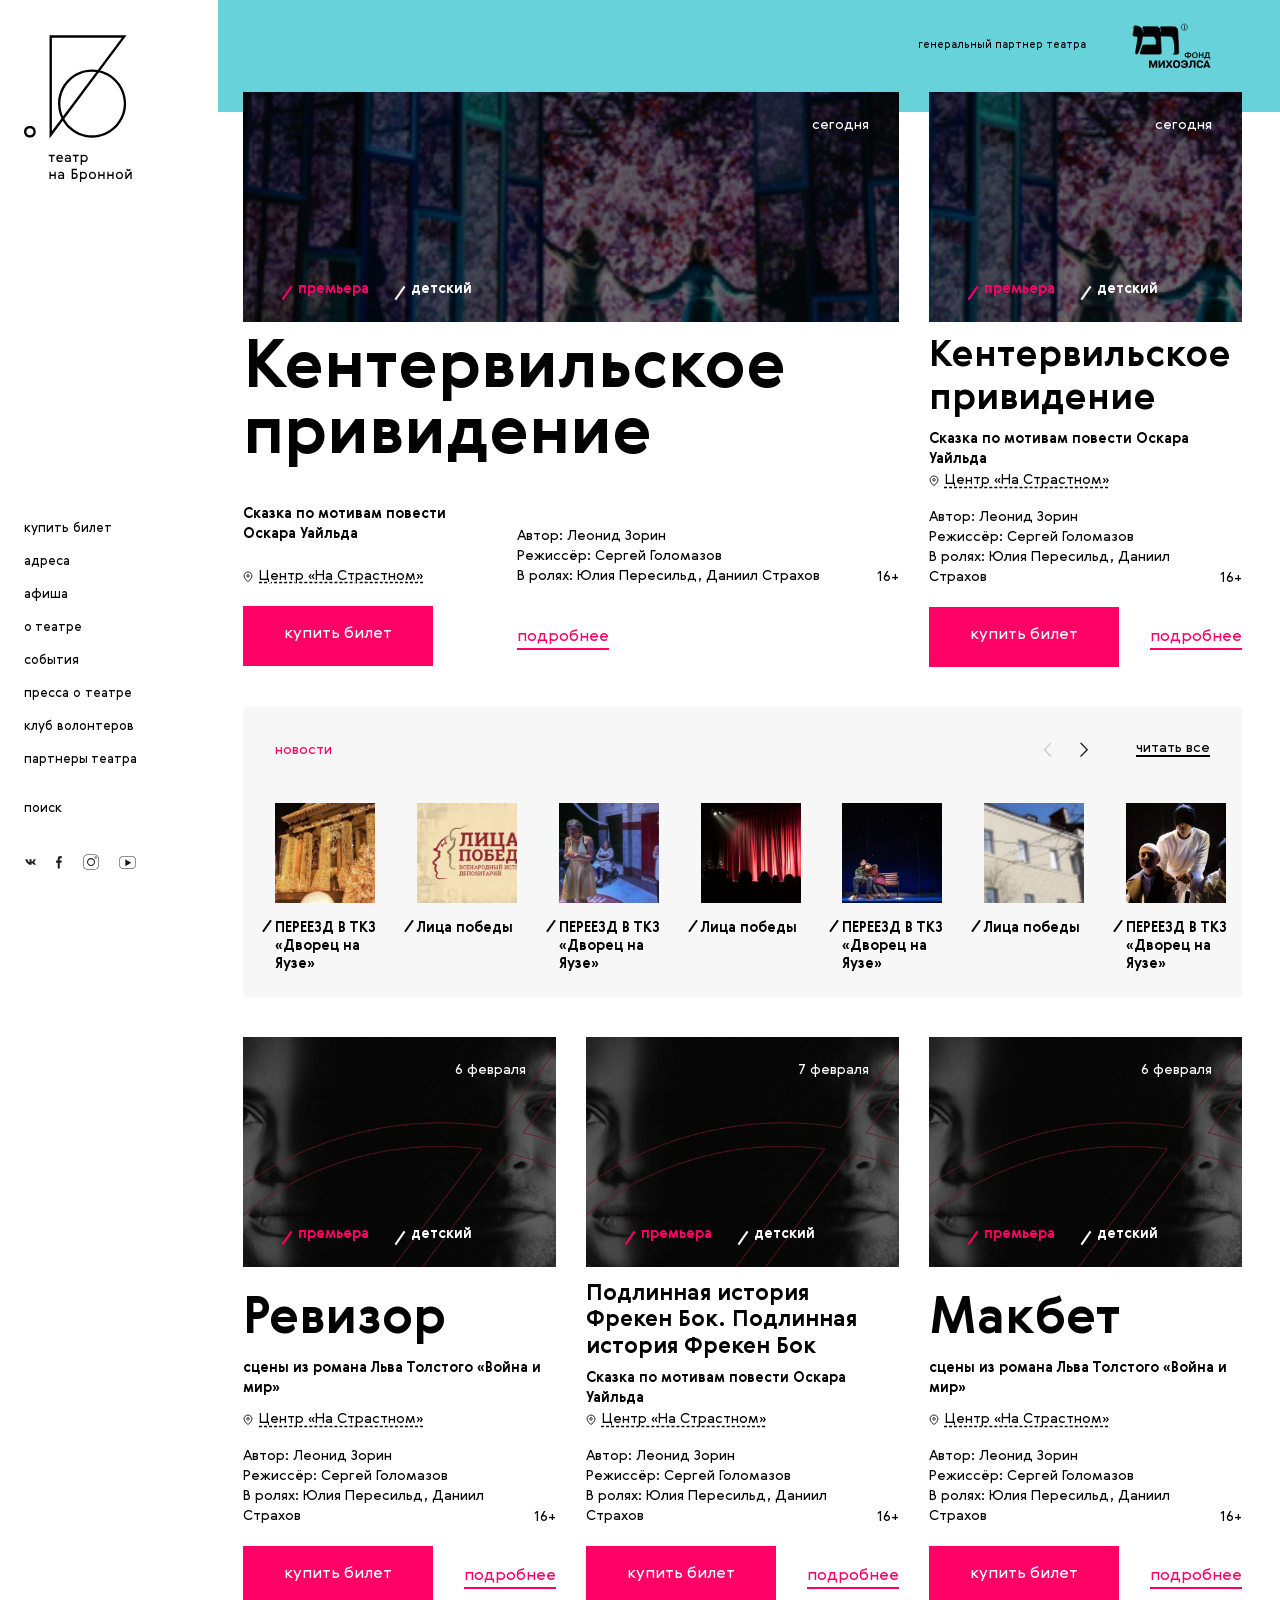
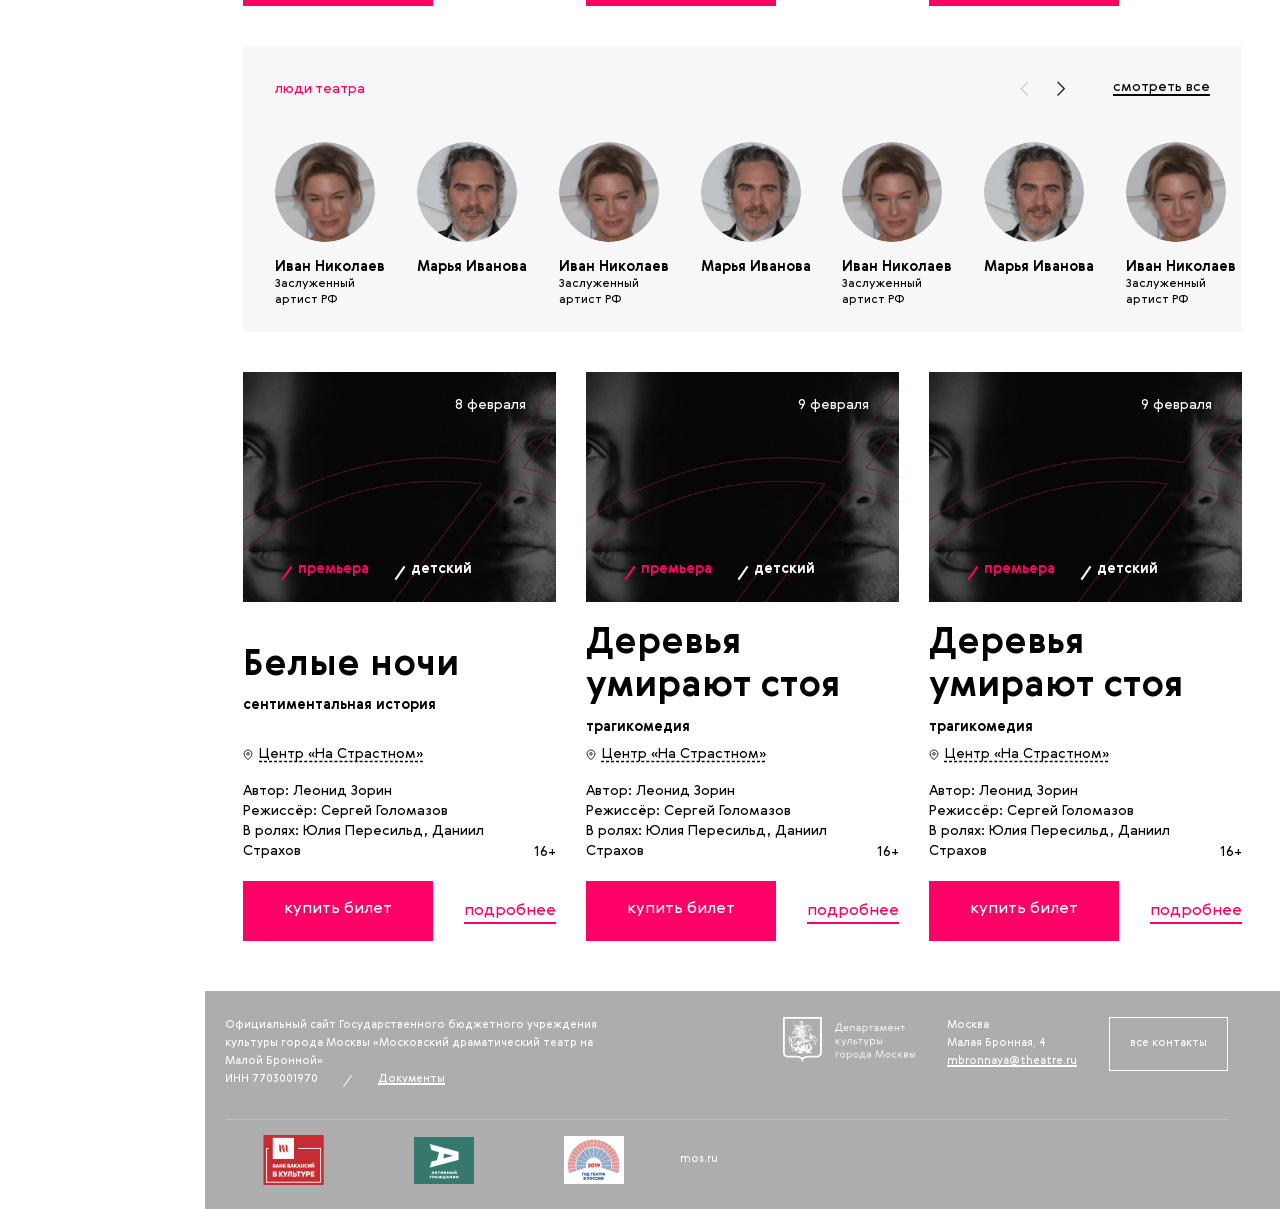
==== commit c23a1aa6: "fx" ====
--- a/index.html
+++ b/index.html
@@ -1 +1 @@
-<html lang="en"><head><meta charset="UTF-8" /><meta name="viewport" content="width=device-width, initial-scale=1.0" /><title>Театр на Малой Бронной</title><meta name="description" /><meta name="keywords" /><meta http-equiv="X-UA-Compatible" content="ie=edge" /><meta name="format-detection" content="telephone=no" /><meta name="HandheldFriendly" content="true" /><link rel="stylesheet" href="style.css" /></head><body><header class="header"><a href="/" class="logo"><picture class="logo_image"><source srcset="src/img/logo-mobile-main.svg" media="(max-width: 767px)"></source><img src="src/img/logo.svg" /></picture><img src="src/img/logo-mobile-small.svg" class="logo_image__mobile-fixed" /></a><nav class="menu"><div class="menu-toggle"></div><div class="menu_content"><button class="menu_search-icon"></button><img src="src/img/logo-mobile-menu.svg" class="menu_logo" /><div class="search"><div id="search-close" class="search_close"></div><div class="search_fade"></div><div class="search_content"><input type="search" placeholder="поиск" required="true" class="search_input" /><div class="search_results"><a href="spectacle.html" class="search_result">макбет</a><a href="spectacle.html" class="search_result">леди макбет</a><a href="spectacle.html" class="search_result">макбет трагедия</a></div></div></div><a href="/" class="menu_link menu_link__mobile"><span class="menu_link-text">купить билет</span></a><a href="/" class="menu_link menu_link__mobile"><span class="menu_link-text">адреса</span></a><a href="/afisha.html" class="menu_link active"><span class="menu_link-text">афиша</span></a><a href="/about.html" class="menu_link"><span class="menu_link-text">о театре</span></a><a href="/events.html" class="menu_link"><span class="menu_link-text">события</span></a><a href="/press.html" class="menu_link"><span class="menu_link-text">пресса о&nbsp;театре</span></a><a href="/volunteers.html" class="menu_link"><span class="menu_link-text">клуб волонтеров</span></a><a href="/partners.html" class="menu_link"><span class="menu_link-text">партнеры театра</span></a><a href="/search.html" class="menu_link menu_link__indent"><span class="menu_link-text">поиск</span></a><div class="menu_social"><div class="social social__header"><div class="social_links"><a href="#" class="social_link social_link__vk"></a><a href="#" class="social_link social_link__fb"></a><a href="#" class="social_link social_link__insta"></a><a href="#" class="social_link social_link__youtube"></a></div></div></div></div></nav></header><main class="content content__big-indent"><div class="partner"><span class="partner_title">генеральный партнер театра</span><div class="partner_gallery"><div class="gallery"><div class="gallery_items"><div class="gallery_item"><img src="src/img/mihoels.svg" /></div><div class="gallery_item"><img src="src/img/nauka-i-sport.svg" /></div></div></div></div></div><div class="spectacles"><div class="spectacle spectacle__big"><div class="spectacle_gallery"><div class="gallery"><div class="gallery_items"><div class="gallery_item"><a href="spectacle.html" class="spectacle_image-wrapper"><img src="src/img/temp/spectacle-1.jpg" class="spectacle_image" /><span class="spectacle_date">сегодня</span><div class="spectacle_tags"><span class="spectacle_tag spectacle_tag__bright">премьера</span><span class="spectacle_tag">детский</span></div></a></div><div class="gallery_item"><a href="spectacle.html" class="spectacle_image-wrapper"><img src="src/img/temp/spectacle-1.jpg" class="spectacle_image" /><span class="spectacle_date">сегодня</span><div class="spectacle_tags"><span class="spectacle_tag spectacle_tag__bright">премьера</span><span class="spectacle_tag">детский</span></div></a></div><div class="gallery_item"><a href="spectacle.html" class="spectacle_image-wrapper"><img src="src/img/temp/spectacle-1.jpg" class="spectacle_image" /><span class="spectacle_date">сегодня</span><div class="spectacle_tags"><span class="spectacle_tag spectacle_tag__bright">премьера</span><span class="spectacle_tag">детский</span></div></a></div></div></div></div><h2 class="spectacle_title"><a href="/spectacle.html" class="spectacle_title-text">Кентервильское привидение</a></h2><p class="spectacle_description">Сказка по мотивам повести Оскара Уайльда</p><div class="spectacle_info"><div class="spectacle_info-column"><a href="#" class="spectacle_adress">Центр «На Страстном»</a></div><div class="spectacle_info-column"><div class="spectacle_creators"><span class="spectacle_creators-line">Автор: Леонид Зорин</span><span class="spectacle_creators-line">Режиссёр: Сергей Голомазов</span><span class="spectacle_creators-line">В ролях: Юлия Пересильд, Даниил Страхов</span><div class="spectacle_info-rating">16+</div></div></div></div><div class="spectacle_controls"><div class="spectacle_controls-column"><button class="spectacle_button">купить билет</button></div><div class="spectacle_controls-column"><a href="/" class="spectacle_more-info">подробнее</a></div></div></div><div class="partner partner__mobile"><span class="partner_title">генеральный партнер театра</span><div class="partner_gallery"><div class="gallery"><div class="gallery_items"><div class="gallery_item"><img src="src/img/mihoels-mobile.svg" /></div><div class="gallery_item"><img src="src/img/nauka-i-sport.svg" /></div></div></div></div></div><div class="spectacle"><div class="spectacle_gallery"><div class="gallery"><div class="gallery_items"><div class="gallery_item"><a href="spectacle.html" class="spectacle_image-wrapper"><img src="src/img/temp/spectacle-1.jpg" class="spectacle_image" /><span class="spectacle_date">сегодня</span><div class="spectacle_tags"><span class="spectacle_tag spectacle_tag__bright">премьера</span><span class="spectacle_tag">детский</span></div></a></div><div class="gallery_item"><a href="spectacle.html" class="spectacle_image-wrapper"><img src="src/img/temp/spectacle-2.jpg" class="spectacle_image" /><span class="spectacle_date">сегодня</span><div class="spectacle_tags"><span class="spectacle_tag">детский</span></div></a></div><div class="gallery_item"><a href="spectacle.html" class="spectacle_image-wrapper"><img src="src/img/temp/spectacle-1.jpg" class="spectacle_image" /><span class="spectacle_date">сегодня</span><div class="spectacle_tags"><span class="spectacle_tag spectacle_tag__bright">премьера</span><span class="spectacle_tag">детский</span></div></a></div></div></div></div><a href="spectacle.html" class="spectacle_header"><h2 class="spectacle_title"><span class="spectacle_title-text">Кентервильское привидение</span></h2><p class="spectacle_description">Сказка по мотивам повести Оскара Уайльда</p></a><div class="spectacle_info"><a href="#" class="spectacle_adress">Центр «На Страстном»</a><div class="spectacle_creators"><span class="spectacle_creators-line">Автор: Леонид Зорин</span><span class="spectacle_creators-line">Режиссёр: Сергей Голомазов</span><span class="spectacle_creators-line">В ролях: Юлия Пересильд, Даниил Страхов</span></div><div class="spectacle_info-rating">16+</div></div><div class="spectacle_controls"><button class="spectacle_button">купить билет</button><a href="/" class="spectacle_more-info">подробнее</a></div></div></div><div class="widget carousel"><div class="widget_header"><span class="widget_title">новости</span><div class="widget_controls"><div class="carousel_controls"><button class="carousel_button carousel_button__prev"></button><button class="carousel_button carousel_button__next"></button></div><a href="#" class="widget_link">читать все</a></div></div><div class="carousel_track"><a href="#" class="carousel_item"><div class="carousel_item-image-wrapper"><img src="src/img/temp/news-1.jpg" class="carousel_item-image" /></div><span class="carousel_item-title carousel_item-title__decorated">ПЕРЕЕЗД В ТКЗ «Дворец на Яузе»</span></a><a href="#" class="carousel_item"><div class="carousel_item-image-wrapper"><img src="src/img/temp/news-2.jpg" class="carousel_item-image" /></div><span class="carousel_item-title carousel_item-title__decorated">Лица победы</span></a><a href="#" class="carousel_item"><div class="carousel_item-image-wrapper"><img src="src/img/temp/news-3.jpg" class="carousel_item-image" /></div><span class="carousel_item-title carousel_item-title__decorated">ПЕРЕЕЗД В ТКЗ «Дворец на Яузе»</span></a><a href="#" class="carousel_item"><div class="carousel_item-image-wrapper"><img src="src/img/temp/news-4.jpg" class="carousel_item-image" /></div><span class="carousel_item-title carousel_item-title__decorated">Лица победы</span></a><a href="#" class="carousel_item"><div class="carousel_item-image-wrapper"><img src="src/img/temp/news-5.jpg" class="carousel_item-image" /></div><span class="carousel_item-title carousel_item-title__decorated">ПЕРЕЕЗД В ТКЗ «Дворец на Яузе»</span></a><a href="#" class="carousel_item"><div class="carousel_item-image-wrapper"><img src="src/img/temp/news-6.jpg" class="carousel_item-image" /></div><span class="carousel_item-title carousel_item-title__decorated">Лица победы</span></a><a href="#" class="carousel_item"><div class="carousel_item-image-wrapper"><img src="src/img/temp/news-7.jpg" class="carousel_item-image" /></div><span class="carousel_item-title carousel_item-title__decorated">ПЕРЕЕЗД В ТКЗ «Дворец на Яузе»</span></a><a href="#" class="carousel_item"><div class="carousel_item-image-wrapper"><img src="src/img/temp/news-5.jpg" class="carousel_item-image" /></div><span class="carousel_item-title carousel_item-title__decorated">Лица победы</span></a><a href="#" class="carousel_item"><div class="carousel_item-image-wrapper"><img src="src/img/temp/news-1.jpg" class="carousel_item-image" /></div><span class="carousel_item-title carousel_item-title__decorated">ПЕРЕЕЗД В ТКЗ «Дворец на Яузе»</span></a><a href="#" class="carousel_item"><div class="carousel_item-image-wrapper"><img src="src/img/temp/news-2.jpg" class="carousel_item-image" /></div><span class="carousel_item-title carousel_item-title__decorated">Лица победы</span></a><a href="#" class="carousel_item"><div class="carousel_item-image-wrapper"><img src="src/img/temp/news-3.jpg" class="carousel_item-image" /></div><span class="carousel_item-title carousel_item-title__decorated">ПЕРЕЕЗД В ТКЗ «Дворец на Яузе»</span></a><a href="#" class="carousel_item"><div class="carousel_item-image-wrapper"><img src="src/img/temp/news-4.jpg" class="carousel_item-image" /></div><span class="carousel_item-title carousel_item-title__decorated">Лица победы</span></a><a href="#" class="carousel_item"><div class="carousel_item-image-wrapper"><img src="src/img/temp/news-5.jpg" class="carousel_item-image" /></div><span class="carousel_item-title carousel_item-title__decorated">ПЕРЕЕЗД В ТКЗ «Дворец на Яузе»</span></a><a href="#" class="carousel_item"><div class="carousel_item-image-wrapper"><img src="src/img/temp/news-6.jpg" class="carousel_item-image" /></div><span class="carousel_item-title carousel_item-title__decorated">Лица победы</span></a><a href="#" class="carousel_item"><div class="carousel_item-image-wrapper"><img src="src/img/temp/news-7.jpg" class="carousel_item-image" /></div><span class="carousel_item-title carousel_item-title__decorated">ПЕРЕЕЗД В ТКЗ «Дворец на Яузе»</span></a><a href="#" class="carousel_item"><div class="carousel_item-image-wrapper"><img src="src/img/temp/news-5.jpg" class="carousel_item-image" /></div><span class="carousel_item-title carousel_item-title__decorated">Лица победы</span></a></div></div><div class="spectacles"><div class="spectacle"><a href="spectacle.html" class="spectacle_image-wrapper"><div class="spectacle_tags"><span class="spectacle_tag spectacle_tag__bright">премьера</span><span class="spectacle_tag">детский</span></div><img src="src/img/temp/spectacle-2.jpg" class="spectacle_image" /><span class="spectacle_date">6 февраля</span></a><a href="spectacle.html" class="spectacle_header"><h2 class="spectacle_title"><span class="spectacle_title-text">Ревизор</span></h2><p class="spectacle_description">сцены из романа Льва Толстого «Война и мир»</p></a><div class="spectacle_info"><a href="#" class="spectacle_adress">Центр «На Страстном»</a><div class="spectacle_creators"><span class="spectacle_creators-line">Автор: Леонид Зорин</span><span class="spectacle_creators-line">Режиссёр: Сергей Голомазов</span><span class="spectacle_creators-line">В ролях: Юлия Пересильд, Даниил Страхов</span><div class="spectacle_info-rating">16+</div></div></div><div class="spectacle_controls"><button class="spectacle_button">купить билет</button><a href="/" class="spectacle_more-info">подробнее</a></div></div><div class="spectacle"><a href="spectacle.html" class="spectacle_image-wrapper"><div class="spectacle_tags"><span class="spectacle_tag spectacle_tag__bright">премьера</span><span class="spectacle_tag">детский</span></div><img src="src/img/temp/spectacle-2.jpg" class="spectacle_image" /><span class="spectacle_date">7 февраля</span></a><a href="spectacle.html" class="spectacle_header"><h2 class="spectacle_title"><span class="spectacle_title-text">Подлинная история Фрекен Бок. Подлинная история Фрекен Бок</span></h2><p class="spectacle_description">Сказка по мотивам повести  Оскара Уайльда</p></a><div class="spectacle_info"><a href="#" class="spectacle_adress">Центр «На Страстном»</a><div class="spectacle_creators"><span class="spectacle_creators-line">Автор: Леонид Зорин</span><span class="spectacle_creators-line">Режиссёр: Сергей Голомазов</span><span class="spectacle_creators-line">В ролях: Юлия Пересильд, Даниил Страхов</span><div class="spectacle_info-rating">16+</div></div></div><div class="spectacle_controls"><button class="spectacle_button">купить билет</button><a href="/" class="spectacle_more-info">подробнее</a></div></div><div class="spectacle"><a href="spectacle.html" class="spectacle_image-wrapper"><div class="spectacle_tags"><span class="spectacle_tag spectacle_tag__bright">премьера</span><span class="spectacle_tag">детский</span></div><img src="src/img/temp/spectacle-2.jpg" class="spectacle_image" /><span class="spectacle_date">6 февраля</span></a><a href="spectacle.html" class="spectacle_header"><h2 class="spectacle_title"><span class="spectacle_title-text">Макбет</span></h2><p class="spectacle_description">сцены из романа Льва Толстого «Война и мир»</p></a><div class="spectacle_info"><a href="#" class="spectacle_adress">Центр «На Страстном»</a><div class="spectacle_creators"><span class="spectacle_creators-line">Автор: Леонид Зорин</span><span class="spectacle_creators-line">Режиссёр: Сергей Голомазов</span><span class="spectacle_creators-line">В ролях: Юлия Пересильд, Даниил Страхов</span><div class="spectacle_info-rating">16+</div></div></div><div class="spectacle_controls"><button class="spectacle_button">купить билет</button><a href="/" class="spectacle_more-info">подробнее</a></div></div></div><div class="widget carousel"><div class="widget_header"><span class="widget_title">люди театра</span><div class="widget_controls"><div class="carousel_controls"><button class="carousel_button carousel_button__prev"></button><button class="carousel_button carousel_button__next"></button></div><a href="#" class="widget_link">смотреть все</a></div></div><div class="carousel_track"><a href="#" class="carousel_item"><div class="carousel_item-image-wrapper carousel_item-image-wrapper__rounded"><img src="src/img/temp/people-1.jpg" class="carousel_item-image" /></div><span class="carousel_item-title">Иван Николаев</span><span class="carousel_item-subtitle">Заслуженный артист РФ</span></a><a href="#" class="carousel_item"><div class="carousel_item-image-wrapper carousel_item-image-wrapper__rounded"><img src="src/img/temp/people-2.jpg" class="carousel_item-image" /></div><span class="carousel_item-title">Марья Иванова</span></a><a href="#" class="carousel_item"><div class="carousel_item-image-wrapper carousel_item-image-wrapper__rounded"><img src="src/img/temp/people-1.jpg" class="carousel_item-image" /></div><span class="carousel_item-title">Иван Николаев</span><span class="carousel_item-subtitle">Заслуженный артист РФ</span></a><a href="#" class="carousel_item"><div class="carousel_item-image-wrapper carousel_item-image-wrapper__rounded"><img src="src/img/temp/people-2.jpg" class="carousel_item-image" /></div><span class="carousel_item-title">Марья Иванова</span></a><a href="#" class="carousel_item"><div class="carousel_item-image-wrapper carousel_item-image-wrapper__rounded"><img src="src/img/temp/people-1.jpg" class="carousel_item-image" /></div><span class="carousel_item-title">Иван Николаев</span><span class="carousel_item-subtitle">Заслуженный артист РФ</span></a><a href="#" class="carousel_item"><div class="carousel_item-image-wrapper carousel_item-image-wrapper__rounded"><img src="src/img/temp/people-2.jpg" class="carousel_item-image" /></div><span class="carousel_item-title">Марья Иванова</span></a><a href="#" class="carousel_item"><div class="carousel_item-image-wrapper carousel_item-image-wrapper__rounded"><img src="src/img/temp/people-1.jpg" class="carousel_item-image" /></div><span class="carousel_item-title">Иван Николаев</span><span class="carousel_item-subtitle">Заслуженный артист РФ</span></a><a href="#" class="carousel_item"><div class="carousel_item-image-wrapper carousel_item-image-wrapper__rounded"><img src="src/img/temp/people-2.jpg" class="carousel_item-image" /></div><span class="carousel_item-title">Марья Иванова</span></a><a href="#" class="carousel_item"><div class="carousel_item-image-wrapper carousel_item-image-wrapper__rounded"><img src="src/img/temp/people-1.jpg" class="carousel_item-image" /></div><span class="carousel_item-title">Марья Иванова</span></a><a href="#" class="carousel_item"><div class="carousel_item-image-wrapper carousel_item-image-wrapper__rounded"><img src="src/img/temp/people-2.jpg" class="carousel_item-image" /></div><span class="carousel_item-title">Иван Николаев</span><span class="carousel_item-subtitle">Заслуженный артист РФ</span></a><a href="#" class="carousel_item"><div class="carousel_item-image-wrapper carousel_item-image-wrapper__rounded"><img src="src/img/temp/people-1.jpg" class="carousel_item-image" /></div><span class="carousel_item-title">Марья Иванова</span></a><a href="#" class="carousel_item"><div class="carousel_item-image-wrapper carousel_item-image-wrapper__rounded"><img src="src/img/temp/people-2.jpg" class="carousel_item-image" /></div><span class="carousel_item-title">Иван Николаев</span><span class="carousel_item-subtitle">Заслуженный артист РФ</span></a><a href="#" class="carousel_item"><div class="carousel_item-image-wrapper carousel_item-image-wrapper__rounded"><img src="src/img/temp/people-1.jpg" class="carousel_item-image" /></div><span class="carousel_item-title">Марья Иванова</span></a></div></div><div class="spectacles"><div class="spectacle"><a href="spectacle.html" class="spectacle_image-wrapper"><div class="spectacle_tags"><span class="spectacle_tag spectacle_tag__bright">премьера</span><span class="spectacle_tag">детский</span></div><img src="src/img/temp/spectacle-2.jpg" class="spectacle_image" /><span class="spectacle_date">8 февраля</span></a><a href="spectacle.html" class="spectacle_header"><h2 class="spectacle_title"><span class="spectacle_title-text">Белые ночи</span></h2><p class="spectacle_description">сентиментальная история</p></a><div class="spectacle_info"><a href="#" class="spectacle_adress">Центр «На Страстном»</a><div class="spectacle_creators"><span class="spectacle_creators-line">Автор: Леонид Зорин</span><span class="spectacle_creators-line">Режиссёр: Сергей Голомазов</span><span class="spectacle_creators-line">В ролях: Юлия Пересильд, Даниил Страхов</span><div class="spectacle_info-rating">16+</div></div></div><div class="spectacle_controls"><button class="spectacle_button">купить билет</button><a href="/" class="spectacle_more-info">подробнее</a></div></div><div class="spectacle"><a href="spectacle.html" class="spectacle_image-wrapper"><div class="spectacle_tags"><span class="spectacle_tag spectacle_tag__bright">премьера</span><span class="spectacle_tag">детский</span></div><img src="src/img/temp/spectacle-2.jpg" class="spectacle_image" /><span class="spectacle_date">9 февраля</span></a><a href="spectacle.html" class="spectacle_header"><h2 class="spectacle_title"><span class="spectacle_title-text">Деревья умирают стоя</span></h2><p class="spectacle_description">трагикомедия</p></a><div class="spectacle_info"><a href="#" class="spectacle_adress">Центр «На Страстном»</a><div class="spectacle_creators"><span class="spectacle_creators-line">Автор: Леонид Зорин</span><span class="spectacle_creators-line">Режиссёр: Сергей Голомазов</span><span class="spectacle_creators-line">В ролях: Юлия Пересильд, Даниил Страхов</span><div class="spectacle_info-rating">16+</div></div></div><div class="spectacle_controls"><button class="spectacle_button">купить билет</button><a href="/" class="spectacle_more-info">подробнее</a></div></div><div class="spectacle"><a href="spectacle.html" class="spectacle_image-wrapper"><div class="spectacle_tags"><span class="spectacle_tag spectacle_tag__bright">премьера</span><span class="spectacle_tag">детский</span></div><img src="src/img/temp/spectacle-2.jpg" class="spectacle_image" /><span class="spectacle_date">9 февраля</span></a><a href="spectacle.html" class="spectacle_header"><h2 class="spectacle_title"><span class="spectacle_title-text">Деревья умирают стоя</span></h2><p class="spectacle_description">трагикомедия</p></a><div class="spectacle_info"><a href="#" class="spectacle_adress">Центр «На Страстном»</a><div class="spectacle_creators"><span class="spectacle_creators-line">Автор: Леонид Зорин</span><span class="spectacle_creators-line">Режиссёр: Сергей Голомазов</span><span class="spectacle_creators-line">В ролях: Юлия Пересильд, Даниил Страхов</span><div class="spectacle_info-rating">16+</div></div></div><div class="spectacle_controls"><button class="spectacle_button">купить билет</button><a href="/" class="spectacle_more-info">подробнее</a></div></div></div></main><footer class="footer"><div class="footer_mobile"><div class="social"><span class="social_title">следите за нами в соцсетях</span><div class="social_links"><a href="#" class="social_link social_link__vk"></a><a href="#" class="social_link social_link__fb"></a><a href="#" class="social_link social_link__insta"></a><a href="#" class="social_link social_link__youtube"></a></div></div><div class="footer_menu"><a href="afisha.html" class="footer_menu-link">афиша</a><a href="/about.html" class="footer_menu-link">адреса</a><a href="#" class="footer_menu-link">купить билет</a><a href="#" class="footer_menu-link">схема зала</a><span class="footer_menu-link footer_menu-link__disabled">фотобанк</span><a href="volunteers.html" class="footer_menu-link">клуб волонтеров</a><a href="/partners.html" class="footer_menu-link">партнеры театра</a><a href="#" class="footer_menu-link">контакты</a></div></div><div class="footer_content"><div class="footer_columns"><div class="footer_column footer_column__flex"><img src="src/img/dkm.svg" class="footer_logo" /><div class="footer_contacts"><div class="footer_adress"><span>Москва</span><span>Малая Бронная, 4</span><a href="mailto:mbronnaya@theatre.ru">mbronnaya@theatre.ru</a></div><a class="footer_contacts-button">все контакты</a></div></div><div class="footer_column"><p class="footer_description">Официальный сайт Государственного бюджетного учреждения культуры города Москвы  «Московский драматический театр на Малой Бронной»</p><div class="footer_documents"><span class="footer_inn">ИНН 7703001970</span><a href="#" class="footer_documents-link">Документы</a></div></div></div><div class="footer_bottom"><img src="src/img/bank-of-vacancies.jpg" class="footer_bottom-image" /><img src="src/img/active-citizen.jpg" class="footer_bottom-image" /><img src="src/img/year-of-theatre.jpg" class="footer_bottom-image" /><a href="#" class="footer_outer-link">mos.ru</a></div></div></footer><div class="fade"><div class="popup"><button class="popup_close"></button><div class="popup_content"><p class="popup_title">ТКЗ «Дворец на Яузе»</p><div class="place"><div class="place_adress"><div class="place_metro">Электрозаводская Площадь Журавлева, 1</div><button class="place_scheme-button">посмотреть схему&nbsp;зала</button></div><div class="place_map-holder"><div style="position:relative;overflow:hidden;"><a href="https://yandex.by/maps/213/moscow/?utm_medium=mapframe&amp;utm_source=maps" style="color:#eee;font-size:12px;position:absolute;top:0px;">Москва</a><a href="https://yandex.by/maps/213/moscow/house/ploshchad_zhuravlyova_10/Z04YcQdkTEYPQFtvfXt5cn5rYg==/?ll=37.704749%2C55.783214&amp;utm_medium=mapframe&amp;utm_source=maps&amp;z=18.2" style="color:#eee;font-size:12px;position:absolute;top:14px;">Площадь Журавлёва, 10 — Яндекс.Карты</a><iframe src="https://yandex.by/map-widget/v1/-/C8sMQWlE" width="560" height="400" frameborder="0" allowfullscreen="true" style="position:relative;"></iframe></div><div class="place_map-buttons"><button class="place_map-button">открыть в Google Maps<div class="place_map-button-border"></div></button><button class="place_map-button">открыть в Яндекс.Картах<div class="place_map-button-border"></div></button></div></div></div><a href="#" class="popup_print-link">версия для печати</a></div></div></div><script src="src/js/tiny-slider.min.js"></script><script src="src/js/main.js"></script></body></html>+<html lang="en"><head><meta charset="UTF-8" /><meta name="viewport" content="width=device-width, initial-scale=1.0" /><title>Театр на Малой Бронной</title><meta name="description" /><meta name="keywords" /><meta http-equiv="X-UA-Compatible" content="ie=edge" /><meta name="format-detection" content="telephone=no" /><meta name="HandheldFriendly" content="true" /><link rel="stylesheet" href="style.css" /></head><body><header class="header"><a href="/" class="logo"><picture class="logo_image"><source srcset="src/img/logo-mobile-main.svg" media="(max-width: 767px)"></source><img src="src/img/logo.svg" /></picture><img src="src/img/logo-mobile-small.svg" class="logo_image__mobile-fixed" /></a><nav class="menu"><div class="menu-toggle"></div><div class="menu_content"><button class="menu_search-icon"></button><img src="src/img/logo-mobile-menu.svg" class="menu_logo" /><div class="search"><div id="search-close" class="search_close"></div><div class="search_fade"></div><div class="search_content"><input type="search" placeholder="поиск" required="true" class="search_input" /><div class="search_results"><a href="spectacle.html" class="search_result">макбет</a><a href="spectacle.html" class="search_result">леди макбет</a><a href="spectacle.html" class="search_result">макбет трагедия</a></div></div></div><a href="/" class="menu_link menu_link__mobile"><span class="menu_link-text">купить билет</span></a><a href="/" class="menu_link menu_link__mobile"><span class="menu_link-text">адреса</span></a><a href="/afisha.html" class="menu_link active"><span class="menu_link-text">афиша</span></a><a href="/about.html" class="menu_link"><span class="menu_link-text">о театре</span></a><a href="/events.html" class="menu_link"><span class="menu_link-text">события</span></a><a href="/press.html" class="menu_link"><span class="menu_link-text">пресса о&nbsp;театре</span></a><a href="/volunteers.html" class="menu_link"><span class="menu_link-text">клуб волонтеров</span></a><a href="/partners.html" class="menu_link"><span class="menu_link-text">партнеры театра</span></a><a href="/search.html" class="menu_link menu_link__indent"><span class="menu_link-text">поиск</span></a><div class="menu_social"><div class="social social__header"><div class="social_links"><a href="#" class="social_link social_link__vk"></a><a href="#" class="social_link social_link__fb"></a><a href="#" class="social_link social_link__insta"></a><a href="#" class="social_link social_link__youtube"></a></div></div></div></div></nav></header><main class="content content__big-indent"><div class="partner"><span class="partner_title">генеральный партнер театра</span><div class="partner_gallery"><div class="gallery"><div class="gallery_items"><div class="gallery_item"><img src="src/img/mihoels.svg" /></div><div class="gallery_item"><img src="src/img/nauka-i-sport.svg" /></div></div></div></div></div><div class="spectacles"><div class="spectacle spectacle__big"><div class="spectacle_gallery"><div class="gallery"><div class="gallery_items"><div class="gallery_item"><a href="spectacle.html" class="spectacle_image-wrapper"><img src="src/img/temp/spectacle-1.jpg" class="spectacle_image" /><span class="spectacle_date">сегодня</span><div class="spectacle_tags"><span class="spectacle_tag spectacle_tag__bright">премьера</span><span class="spectacle_tag">детский</span></div></a></div><div class="gallery_item"><a href="spectacle.html" class="spectacle_image-wrapper"><img src="src/img/temp/spectacle-1.jpg" class="spectacle_image" /><span class="spectacle_date">сегодня</span><div class="spectacle_tags"><span class="spectacle_tag spectacle_tag__bright">премьера</span><span class="spectacle_tag">детский</span></div></a></div><div class="gallery_item"><a href="spectacle.html" class="spectacle_image-wrapper"><img src="src/img/temp/spectacle-1.jpg" class="spectacle_image" /><span class="spectacle_date">сегодня</span><div class="spectacle_tags"><span class="spectacle_tag spectacle_tag__bright">премьера</span><span class="spectacle_tag">детский</span></div></a></div></div></div></div><h2 class="spectacle_title"><a href="/spectacle.html" class="spectacle_title-text">Кентервильское привидение</a></h2><p class="spectacle_description">Сказка по мотивам повести Оскара Уайльда</p><div class="spectacle_info"><div class="spectacle_info-column"><a href="#" class="spectacle_adress">Центр «На Страстном»</a></div><div class="spectacle_info-column"><div class="spectacle_creators"><span class="spectacle_creators-line">Автор: Леонид Зорин</span><span class="spectacle_creators-line">Режиссёр: Сергей Голомазов</span><span class="spectacle_creators-line">В ролях: Юлия Пересильд, Даниил Страхов</span><div class="spectacle_info-rating">16+</div></div></div></div><div class="spectacle_controls"><div class="spectacle_controls-column"><button class="spectacle_button">купить билет</button></div><div class="spectacle_controls-column"><a href="/" class="spectacle_more-info">подробнее</a></div></div></div><div class="partner partner__mobile"><span class="partner_title">генеральный партнер театра</span><div class="partner_gallery"><div class="gallery"><div class="gallery_items"><div class="gallery_item"><img src="src/img/mihoels.svg" /></div><div class="gallery_item"><img src="src/img/nauka-i-sport.svg" /></div></div></div></div></div><div class="spectacle"><div class="spectacle_gallery"><div class="gallery"><div class="gallery_items"><div class="gallery_item"><a href="spectacle.html" class="spectacle_image-wrapper"><img src="src/img/temp/spectacle-1.jpg" class="spectacle_image" /><span class="spectacle_date">сегодня</span><div class="spectacle_tags"><span class="spectacle_tag spectacle_tag__bright">премьера</span><span class="spectacle_tag">детский</span></div></a></div><div class="gallery_item"><a href="spectacle.html" class="spectacle_image-wrapper"><img src="src/img/temp/spectacle-2.jpg" class="spectacle_image" /><span class="spectacle_date">сегодня</span><div class="spectacle_tags"><span class="spectacle_tag">детский</span></div></a></div><div class="gallery_item"><a href="spectacle.html" class="spectacle_image-wrapper"><img src="src/img/temp/spectacle-1.jpg" class="spectacle_image" /><span class="spectacle_date">сегодня</span><div class="spectacle_tags"><span class="spectacle_tag spectacle_tag__bright">премьера</span><span class="spectacle_tag">детский</span></div></a></div></div></div></div><a href="spectacle.html" class="spectacle_header"><h2 class="spectacle_title"><span class="spectacle_title-text">Кентервильское привидение</span></h2><p class="spectacle_description">Сказка по мотивам повести Оскара Уайльда</p></a><div class="spectacle_info"><a href="#" class="spectacle_adress">Центр «На Страстном»</a><div class="spectacle_creators"><span class="spectacle_creators-line">Автор: Леонид Зорин</span><span class="spectacle_creators-line">Режиссёр: Сергей Голомазов</span><span class="spectacle_creators-line">В ролях: Юлия Пересильд, Даниил Страхов</span></div><div class="spectacle_info-rating">16+</div></div><div class="spectacle_controls"><button class="spectacle_button">купить билет</button><a href="/" class="spectacle_more-info">подробнее</a></div></div></div><div class="widget carousel"><div class="widget_header"><span class="widget_title">новости</span><div class="widget_controls"><div class="carousel_controls"><button class="carousel_button carousel_button__prev"></button><button class="carousel_button carousel_button__next"></button></div><a href="#" class="widget_link">читать все</a></div></div><div class="carousel_track"><a href="#" class="carousel_item"><div class="carousel_item-image-wrapper"><img src="src/img/temp/news-1.jpg" class="carousel_item-image" /></div><span class="carousel_item-title carousel_item-title__decorated">ПЕРЕЕЗД В ТКЗ «Дворец на Яузе»</span></a><a href="#" class="carousel_item"><div class="carousel_item-image-wrapper"><img src="src/img/temp/news-2.jpg" class="carousel_item-image" /></div><span class="carousel_item-title carousel_item-title__decorated">Лица победы</span></a><a href="#" class="carousel_item"><div class="carousel_item-image-wrapper"><img src="src/img/temp/news-3.jpg" class="carousel_item-image" /></div><span class="carousel_item-title carousel_item-title__decorated">ПЕРЕЕЗД В ТКЗ «Дворец на Яузе»</span></a><a href="#" class="carousel_item"><div class="carousel_item-image-wrapper"><img src="src/img/temp/news-4.jpg" class="carousel_item-image" /></div><span class="carousel_item-title carousel_item-title__decorated">Лица победы</span></a><a href="#" class="carousel_item"><div class="carousel_item-image-wrapper"><img src="src/img/temp/news-5.jpg" class="carousel_item-image" /></div><span class="carousel_item-title carousel_item-title__decorated">ПЕРЕЕЗД В ТКЗ «Дворец на Яузе»</span></a><a href="#" class="carousel_item"><div class="carousel_item-image-wrapper"><img src="src/img/temp/news-6.jpg" class="carousel_item-image" /></div><span class="carousel_item-title carousel_item-title__decorated">Лица победы</span></a><a href="#" class="carousel_item"><div class="carousel_item-image-wrapper"><img src="src/img/temp/news-7.jpg" class="carousel_item-image" /></div><span class="carousel_item-title carousel_item-title__decorated">ПЕРЕЕЗД В ТКЗ «Дворец на Яузе»</span></a><a href="#" class="carousel_item"><div class="carousel_item-image-wrapper"><img src="src/img/temp/news-5.jpg" class="carousel_item-image" /></div><span class="carousel_item-title carousel_item-title__decorated">Лица победы</span></a><a href="#" class="carousel_item"><div class="carousel_item-image-wrapper"><img src="src/img/temp/news-1.jpg" class="carousel_item-image" /></div><span class="carousel_item-title carousel_item-title__decorated">ПЕРЕЕЗД В ТКЗ «Дворец на Яузе»</span></a><a href="#" class="carousel_item"><div class="carousel_item-image-wrapper"><img src="src/img/temp/news-2.jpg" class="carousel_item-image" /></div><span class="carousel_item-title carousel_item-title__decorated">Лица победы</span></a><a href="#" class="carousel_item"><div class="carousel_item-image-wrapper"><img src="src/img/temp/news-3.jpg" class="carousel_item-image" /></div><span class="carousel_item-title carousel_item-title__decorated">ПЕРЕЕЗД В ТКЗ «Дворец на Яузе»</span></a><a href="#" class="carousel_item"><div class="carousel_item-image-wrapper"><img src="src/img/temp/news-4.jpg" class="carousel_item-image" /></div><span class="carousel_item-title carousel_item-title__decorated">Лица победы</span></a><a href="#" class="carousel_item"><div class="carousel_item-image-wrapper"><img src="src/img/temp/news-5.jpg" class="carousel_item-image" /></div><span class="carousel_item-title carousel_item-title__decorated">ПЕРЕЕЗД В ТКЗ «Дворец на Яузе»</span></a><a href="#" class="carousel_item"><div class="carousel_item-image-wrapper"><img src="src/img/temp/news-6.jpg" class="carousel_item-image" /></div><span class="carousel_item-title carousel_item-title__decorated">Лица победы</span></a><a href="#" class="carousel_item"><div class="carousel_item-image-wrapper"><img src="src/img/temp/news-7.jpg" class="carousel_item-image" /></div><span class="carousel_item-title carousel_item-title__decorated">ПЕРЕЕЗД В ТКЗ «Дворец на Яузе»</span></a><a href="#" class="carousel_item"><div class="carousel_item-image-wrapper"><img src="src/img/temp/news-5.jpg" class="carousel_item-image" /></div><span class="carousel_item-title carousel_item-title__decorated">Лица победы</span></a></div></div><div class="spectacles"><div class="spectacle"><a href="spectacle.html" class="spectacle_image-wrapper"><div class="spectacle_tags"><span class="spectacle_tag spectacle_tag__bright">премьера</span><span class="spectacle_tag">детский</span></div><img src="src/img/temp/spectacle-2.jpg" class="spectacle_image" /><span class="spectacle_date">6 февраля</span></a><a href="spectacle.html" class="spectacle_header"><h2 class="spectacle_title"><span class="spectacle_title-text">Ревизор</span></h2><p class="spectacle_description">сцены из романа Льва Толстого «Война и мир»</p></a><div class="spectacle_info"><a href="#" class="spectacle_adress">Центр «На Страстном»</a><div class="spectacle_creators"><span class="spectacle_creators-line">Автор: Леонид Зорин</span><span class="spectacle_creators-line">Режиссёр: Сергей Голомазов</span><span class="spectacle_creators-line">В ролях: Юлия Пересильд, Даниил Страхов</span><div class="spectacle_info-rating">16+</div></div></div><div class="spectacle_controls"><button class="spectacle_button">купить билет</button><a href="/" class="spectacle_more-info">подробнее</a></div></div><div class="spectacle"><a href="spectacle.html" class="spectacle_image-wrapper"><div class="spectacle_tags"><span class="spectacle_tag spectacle_tag__bright">премьера</span><span class="spectacle_tag">детский</span></div><img src="src/img/temp/spectacle-2.jpg" class="spectacle_image" /><span class="spectacle_date">7 февраля</span></a><a href="spectacle.html" class="spectacle_header"><h2 class="spectacle_title"><span class="spectacle_title-text">Подлинная история Фрекен Бок. Подлинная история Фрекен Бок</span></h2><p class="spectacle_description">Сказка по мотивам повести  Оскара Уайльда</p></a><div class="spectacle_info"><a href="#" class="spectacle_adress">Центр «На Страстном»</a><div class="spectacle_creators"><span class="spectacle_creators-line">Автор: Леонид Зорин</span><span class="spectacle_creators-line">Режиссёр: Сергей Голомазов</span><span class="spectacle_creators-line">В ролях: Юлия Пересильд, Даниил Страхов</span><div class="spectacle_info-rating">16+</div></div></div><div class="spectacle_controls"><button class="spectacle_button">купить билет</button><a href="/" class="spectacle_more-info">подробнее</a></div></div><div class="spectacle"><a href="spectacle.html" class="spectacle_image-wrapper"><div class="spectacle_tags"><span class="spectacle_tag spectacle_tag__bright">премьера</span><span class="spectacle_tag">детский</span></div><img src="src/img/temp/spectacle-2.jpg" class="spectacle_image" /><span class="spectacle_date">6 февраля</span></a><a href="spectacle.html" class="spectacle_header"><h2 class="spectacle_title"><span class="spectacle_title-text">Макбет</span></h2><p class="spectacle_description">сцены из романа Льва Толстого «Война и мир»</p></a><div class="spectacle_info"><a href="#" class="spectacle_adress">Центр «На Страстном»</a><div class="spectacle_creators"><span class="spectacle_creators-line">Автор: Леонид Зорин</span><span class="spectacle_creators-line">Режиссёр: Сергей Голомазов</span><span class="spectacle_creators-line">В ролях: Юлия Пересильд, Даниил Страхов</span><div class="spectacle_info-rating">16+</div></div></div><div class="spectacle_controls"><button class="spectacle_button">купить билет</button><a href="/" class="spectacle_more-info">подробнее</a></div></div></div><div class="widget carousel"><div class="widget_header"><span class="widget_title">люди театра</span><div class="widget_controls"><div class="carousel_controls"><button class="carousel_button carousel_button__prev"></button><button class="carousel_button carousel_button__next"></button></div><a href="#" class="widget_link">смотреть все</a></div></div><div class="carousel_track"><a href="#" class="carousel_item"><div class="carousel_item-image-wrapper carousel_item-image-wrapper__rounded"><img src="src/img/temp/people-1.jpg" class="carousel_item-image" /></div><span class="carousel_item-title">Иван Николаев</span><span class="carousel_item-subtitle">Заслуженный артист РФ</span></a><a href="#" class="carousel_item"><div class="carousel_item-image-wrapper carousel_item-image-wrapper__rounded"><img src="src/img/temp/people-2.jpg" class="carousel_item-image" /></div><span class="carousel_item-title">Марья Иванова</span></a><a href="#" class="carousel_item"><div class="carousel_item-image-wrapper carousel_item-image-wrapper__rounded"><img src="src/img/temp/people-1.jpg" class="carousel_item-image" /></div><span class="carousel_item-title">Иван Николаев</span><span class="carousel_item-subtitle">Заслуженный артист РФ</span></a><a href="#" class="carousel_item"><div class="carousel_item-image-wrapper carousel_item-image-wrapper__rounded"><img src="src/img/temp/people-2.jpg" class="carousel_item-image" /></div><span class="carousel_item-title">Марья Иванова</span></a><a href="#" class="carousel_item"><div class="carousel_item-image-wrapper carousel_item-image-wrapper__rounded"><img src="src/img/temp/people-1.jpg" class="carousel_item-image" /></div><span class="carousel_item-title">Иван Николаев</span><span class="carousel_item-subtitle">Заслуженный артист РФ</span></a><a href="#" class="carousel_item"><div class="carousel_item-image-wrapper carousel_item-image-wrapper__rounded"><img src="src/img/temp/people-2.jpg" class="carousel_item-image" /></div><span class="carousel_item-title">Марья Иванова</span></a><a href="#" class="carousel_item"><div class="carousel_item-image-wrapper carousel_item-image-wrapper__rounded"><img src="src/img/temp/people-1.jpg" class="carousel_item-image" /></div><span class="carousel_item-title">Иван Николаев</span><span class="carousel_item-subtitle">Заслуженный артист РФ</span></a><a href="#" class="carousel_item"><div class="carousel_item-image-wrapper carousel_item-image-wrapper__rounded"><img src="src/img/temp/people-2.jpg" class="carousel_item-image" /></div><span class="carousel_item-title">Марья Иванова</span></a><a href="#" class="carousel_item"><div class="carousel_item-image-wrapper carousel_item-image-wrapper__rounded"><img src="src/img/temp/people-1.jpg" class="carousel_item-image" /></div><span class="carousel_item-title">Марья Иванова</span></a><a href="#" class="carousel_item"><div class="carousel_item-image-wrapper carousel_item-image-wrapper__rounded"><img src="src/img/temp/people-2.jpg" class="carousel_item-image" /></div><span class="carousel_item-title">Иван Николаев</span><span class="carousel_item-subtitle">Заслуженный артист РФ</span></a><a href="#" class="carousel_item"><div class="carousel_item-image-wrapper carousel_item-image-wrapper__rounded"><img src="src/img/temp/people-1.jpg" class="carousel_item-image" /></div><span class="carousel_item-title">Марья Иванова</span></a><a href="#" class="carousel_item"><div class="carousel_item-image-wrapper carousel_item-image-wrapper__rounded"><img src="src/img/temp/people-2.jpg" class="carousel_item-image" /></div><span class="carousel_item-title">Иван Николаев</span><span class="carousel_item-subtitle">Заслуженный артист РФ</span></a><a href="#" class="carousel_item"><div class="carousel_item-image-wrapper carousel_item-image-wrapper__rounded"><img src="src/img/temp/people-1.jpg" class="carousel_item-image" /></div><span class="carousel_item-title">Марья Иванова</span></a></div></div><div class="spectacles"><div class="spectacle"><a href="spectacle.html" class="spectacle_image-wrapper"><div class="spectacle_tags"><span class="spectacle_tag spectacle_tag__bright">премьера</span><span class="spectacle_tag">детский</span></div><img src="src/img/temp/spectacle-2.jpg" class="spectacle_image" /><span class="spectacle_date">8 февраля</span></a><a href="spectacle.html" class="spectacle_header"><h2 class="spectacle_title"><span class="spectacle_title-text">Белые ночи</span></h2><p class="spectacle_description">сентиментальная история</p></a><div class="spectacle_info"><a href="#" class="spectacle_adress">Центр «На Страстном»</a><div class="spectacle_creators"><span class="spectacle_creators-line">Автор: Леонид Зорин</span><span class="spectacle_creators-line">Режиссёр: Сергей Голомазов</span><span class="spectacle_creators-line">В ролях: Юлия Пересильд, Даниил Страхов</span><div class="spectacle_info-rating">16+</div></div></div><div class="spectacle_controls"><button class="spectacle_button">купить билет</button><a href="/" class="spectacle_more-info">подробнее</a></div></div><div class="spectacle"><a href="spectacle.html" class="spectacle_image-wrapper"><div class="spectacle_tags"><span class="spectacle_tag spectacle_tag__bright">премьера</span><span class="spectacle_tag">детский</span></div><img src="src/img/temp/spectacle-2.jpg" class="spectacle_image" /><span class="spectacle_date">9 февраля</span></a><a href="spectacle.html" class="spectacle_header"><h2 class="spectacle_title"><span class="spectacle_title-text">Деревья умирают стоя</span></h2><p class="spectacle_description">трагикомедия</p></a><div class="spectacle_info"><a href="#" class="spectacle_adress">Центр «На Страстном»</a><div class="spectacle_creators"><span class="spectacle_creators-line">Автор: Леонид Зорин</span><span class="spectacle_creators-line">Режиссёр: Сергей Голомазов</span><span class="spectacle_creators-line">В ролях: Юлия Пересильд, Даниил Страхов</span><div class="spectacle_info-rating">16+</div></div></div><div class="spectacle_controls"><button class="spectacle_button">купить билет</button><a href="/" class="spectacle_more-info">подробнее</a></div></div><div class="spectacle"><a href="spectacle.html" class="spectacle_image-wrapper"><div class="spectacle_tags"><span class="spectacle_tag spectacle_tag__bright">премьера</span><span class="spectacle_tag">детский</span></div><img src="src/img/temp/spectacle-2.jpg" class="spectacle_image" /><span class="spectacle_date">9 февраля</span></a><a href="spectacle.html" class="spectacle_header"><h2 class="spectacle_title"><span class="spectacle_title-text">Деревья умирают стоя</span></h2><p class="spectacle_description">трагикомедия</p></a><div class="spectacle_info"><a href="#" class="spectacle_adress">Центр «На Страстном»</a><div class="spectacle_creators"><span class="spectacle_creators-line">Автор: Леонид Зорин</span><span class="spectacle_creators-line">Режиссёр: Сергей Голомазов</span><span class="spectacle_creators-line">В ролях: Юлия Пересильд, Даниил Страхов</span><div class="spectacle_info-rating">16+</div></div></div><div class="spectacle_controls"><button class="spectacle_button">купить билет</button><a href="/" class="spectacle_more-info">подробнее</a></div></div></div></main><footer class="footer"><div class="footer_mobile"><div class="social"><span class="social_title">следите за нами в соцсетях</span><div class="social_links"><a href="#" class="social_link social_link__vk"></a><a href="#" class="social_link social_link__fb"></a><a href="#" class="social_link social_link__insta"></a><a href="#" class="social_link social_link__youtube"></a></div></div><div class="footer_menu"><a href="afisha.html" class="footer_menu-link">афиша</a><a href="/about.html" class="footer_menu-link">адреса</a><a href="#" class="footer_menu-link">купить билет</a><a href="#" class="footer_menu-link">схема зала</a><span class="footer_menu-link footer_menu-link__disabled">фотобанк</span><a href="volunteers.html" class="footer_menu-link">клуб волонтеров</a><a href="/partners.html" class="footer_menu-link">партнеры театра</a><a href="#" class="footer_menu-link">контакты</a></div></div><div class="footer_content"><div class="footer_columns"><div class="footer_column footer_column__flex"><img src="src/img/dkm.svg" class="footer_logo" /><div class="footer_contacts"><div class="footer_adress"><span>Москва</span><span>Малая Бронная, 4</span><a href="mailto:mbronnaya@theatre.ru">mbronnaya@theatre.ru</a></div><a class="footer_contacts-button">все контакты</a></div></div><div class="footer_column"><p class="footer_description">Официальный сайт Государственного бюджетного учреждения культуры города Москвы  «Московский драматический театр на Малой Бронной»</p><div class="footer_documents"><span class="footer_inn">ИНН 7703001970</span><a href="#" class="footer_documents-link">Документы</a></div></div></div><div class="footer_bottom"><img src="src/img/bank-of-vacancies.jpg" class="footer_bottom-image" /><img src="src/img/active-citizen.jpg" class="footer_bottom-image" /><img src="src/img/year-of-theatre.jpg" class="footer_bottom-image" /><a href="#" class="footer_outer-link">mos.ru</a></div></div></footer><div class="fade"><div class="popup"><button class="popup_close"></button><div class="popup_content"><p class="popup_title">ТКЗ «Дворец на Яузе»</p><div class="place"><div class="place_adress"><div class="place_metro">Электрозаводская Площадь Журавлева, 1</div><button class="place_scheme-button">посмотреть схему&nbsp;зала</button></div><div class="place_map-holder"><div style="position:relative;overflow:hidden;"><a href="https://yandex.by/maps/213/moscow/?utm_medium=mapframe&amp;utm_source=maps" style="color:#eee;font-size:12px;position:absolute;top:0px;">Москва</a><a href="https://yandex.by/maps/213/moscow/house/ploshchad_zhuravlyova_10/Z04YcQdkTEYPQFtvfXt5cn5rYg==/?ll=37.704749%2C55.783214&amp;utm_medium=mapframe&amp;utm_source=maps&amp;z=18.2" style="color:#eee;font-size:12px;position:absolute;top:14px;">Площадь Журавлёва, 10 — Яндекс.Карты</a><iframe src="https://yandex.by/map-widget/v1/-/C8sMQWlE" width="560" height="400" frameborder="0" allowfullscreen="true" style="position:relative;"></iframe></div><div class="place_map-buttons"><button class="place_map-button">открыть в Google Maps<div class="place_map-button-border"></div></button><button class="place_map-button">открыть в Яндекс.Картах<div class="place_map-button-border"></div></button></div></div></div><a href="#" class="popup_print-link">версия для печати</a></div></div></div><script src="src/js/tiny-slider.min.js"></script><script src="src/js/main.js"></script></body></html>
--- a/style.css
+++ b/style.css
@@ -1273,11 +1273,11 @@
   -webkit-appearance: none;
   -moz-appearance: none;
   appearance: none;
-  background-image: #fff;
+  background: #fff;
   border: 1px solid #040304;
   font-size: 12rem;
   line-height: 14rem;
-  padding: 6rem 10rem 7rem;
+  padding: 9rem 10rem 5rem;
   text-align: center;
   border-radius: 0;
   outline: none;
@@ -1599,6 +1599,10 @@
     display: block;
     color: #040304;
   }
+}
+
+.menu-opened .menu_link__mobile {
+  color: #040304;
 }
 
 .menu_link__indent {
@@ -1837,15 +1841,20 @@
   }
 }
 
-.wide-page .content {
-  padding-top: 0;
+.accordion-page .content {
   padding-left: 0;
   padding-right: 0;
+}
+
+.wide-page .content,
+.accordion-page .content {
+  padding-top: 0;
   border-top: 1px solid #040304;
 }
 
 @media all and (min-width: 767px) {
-  .wide-page .content {
+  .wide-page .content,
+  .accordion-page .content {
     padding-left: 110rem;
     padding-top: 16rem;
     border: none;
@@ -1853,7 +1862,8 @@
 }
 
 @media all and (min-width: 1259px) {
-  .wide-page .content {
+  .wide-page .content,
+  .accordion-page .content {
     padding-right: 34rem;
     padding-left: 15vw;
     padding-top: 26rem;
@@ -1861,13 +1871,15 @@
 }
 
 @media all and (min-width: 1366px) {
-  .wide-page .content {
+  .wide-page .content,
+  .accordion-page .content {
     padding-left: 16vw;
   }
 }
 
 @media all and (min-width: 1799px) {
-  .wide-page .content {
+  .wide-page .content,
+  .accordion-page .content {
     padding-left: 15vw;
     padding-top: 40rem;
     padding-right: 48rem;
@@ -2907,6 +2919,24 @@
   background-color: transparent;
   -webkit-filter: grayscale(1) brightness(0.5);
   filter: grayscale(1) brightness(0.5);
+}
+
+@media all and (min-width: 767px) {
+  .tabs {
+    padding: 0 22rem;
+  }
+}
+
+@media all and (min-width: 1259px) {
+  .tabs {
+    padding: 0 36rem;
+  }
+}
+
+@media all and (min-width: 1799px) {
+  .tabs {
+    padding: 0 50rem;
+  }
 }
 
 .tabs_content {
@@ -3740,6 +3770,17 @@
   }
 }
 
+.spectacle_image-wrapper::before {
+  content: '';
+  background: rgba(4, 3, 4, 0.35);
+  position: absolute;
+  left: 0;
+  top: 0;
+  right: 0;
+  bottom: 0;
+  z-index: 1;
+}
+
 .spectacle_image-wrapper::after {
   content: none;
 }
@@ -3807,6 +3848,7 @@
   right: 24rem;
   top: 17rem;
   text-decoration: none;
+  z-index: 2;
 }
 
 @media all and (min-width: 1259px) {
@@ -3831,7 +3873,7 @@
   position: absolute;
   left: 17rem;
   bottom: 20rem;
-  z-index: 1;
+  z-index: 2;
 }
 
 @media all and (min-width: 767px) {
@@ -4389,6 +4431,34 @@
 
 .spectacle__line .spectacle_adress {
   margin-bottom: 0;
+}
+
+@media all and (min-width: 1259px) {
+  .spectacle__line .spectacle_adress {
+    margin-right: 0;
+  }
+}
+
+.spectacle_adress + .spectacle_adress {
+  margin-top: -8rem;
+}
+
+@media all and (min-width: 767px) {
+  .spectacle_adress + .spectacle_adress {
+    margin-top: -12rem;
+  }
+}
+
+@media all and (min-width: 1259px) {
+  .spectacle_adress + .spectacle_adress {
+    margin-top: -16rem;
+  }
+}
+
+@media all and (min-width: 1799px) {
+  .spectacle_adress + .spectacle_adress {
+    margin-top: -18rem;
+  }
 }
 
 .spectacle_duration::before {
@@ -4482,7 +4552,7 @@
   .spectacle_creators {
     font-size: 20rem;
     line-height: 30rem;
-    min-height: 70rem;
+    min-height: 120rem;
   }
 }
 
@@ -4563,7 +4633,29 @@
 @media all and (min-width: 767px) {
   .spectacle__line .spectacle_info {
     max-width: none;
-    display: block;
+    display: -webkit-box;
+    display: -ms-flexbox;
+    display: flex;
+    -webkit-box-orient: horizontal;
+    -webkit-box-direction: normal;
+    -ms-flex-direction: row;
+    flex-direction: row;
+    -webkit-box-pack: justify;
+    -ms-flex-pack: justify;
+    justify-content: space-between;
+  }
+}
+
+@media all and (min-width: 1000px) {
+  .spectacle__line .spectacle_info {
+    padding-right: 25%;
+  }
+}
+
+@media all and (min-width: 1259px) {
+  .spectacle__line .spectacle_info * {
+    -ms-flex-negative: 0;
+    flex-shrink: 0;
   }
 }
 
@@ -4637,6 +4729,13 @@
 .spectacle__line .spectacle_info-rating {
   top: auto;
   bottom: 0;
+}
+
+@media all and (min-width: 1259px) {
+  .spectacle__line .spectacle_info-rating {
+    right: auto;
+    left: 102%;
+  }
 }
 
 .spectacle_controls {
@@ -5108,6 +5207,22 @@
   }
 }
 
+.press {
+  margin: 0 0 24rem;
+}
+
+@media all and (min-width: 1259px) {
+  .press {
+    margin-bottom: 34rem;
+  }
+}
+
+@media all and (min-width: 1799px) {
+  .press {
+    margin-bottom: 54rem;
+  }
+}
+
 .press__big {
   padding: 28rem 0 36rem;
 }
@@ -5297,14 +5412,14 @@
 
 @media all and (min-width: 1259px) {
   .search-results .quote_date {
+    font-size: 14rem;
+    line-height: 1.8;
+  }
+}
+
+@media all and (min-width: 1799px) {
+  .search-results .quote_date {
     font-size: 16rem;
-    line-height: 1.8;
-  }
-}
-
-@media all and (min-width: 1799px) {
-  .search-results .quote_date {
-    font-size: 18rem;
   }
 }
 
@@ -5340,14 +5455,14 @@
 
 @media all and (min-width: 1259px) {
   .search-results .quote_link {
+    font-size: 14rem;
+    line-height: 1.8;
+  }
+}
+
+@media all and (min-width: 1799px) {
+  .search-results .quote_link {
     font-size: 16rem;
-    line-height: 1.8;
-  }
-}
-
-@media all and (min-width: 1799px) {
-  .search-results .quote_link {
-    font-size: 18rem;
   }
 }
 
@@ -5631,6 +5746,129 @@
   display: flex;
 }
 
+.tickets_adress {
+  display: block;
+  color: #FF0066;
+  font-size: 14rem;
+  line-height: 22rem;
+  position: relative;
+  -webkit-box-sizing: border-box;
+  box-sizing: border-box;
+}
+
+@media all and (min-width: 1259px) {
+  .tickets_adress {
+    font-size: 22rem;
+    line-height: 32rem;
+  }
+}
+
+@media all and (min-width: 1799px) {
+  .tickets_adress {
+    font-size: 32rem;
+    line-height: 48rem;
+  }
+}
+
+.tickets_duration {
+  padding-right: 40rem;
+  padding-left: 27rem;
+}
+
+@media all and (min-width: 1259px) {
+  .tickets_duration {
+    padding-left: 50rem;
+    padding-right: 60rem;
+  }
+}
+
+@media all and (min-width: 1799px) {
+  .tickets_duration {
+    padding-left: 72rem;
+  }
+}
+
+.tickets_duration::before {
+  content: "";
+  position: absolute;
+  top: 3rem;
+  left: 0;
+  width: 20rem;
+  height: 20rem;
+  background: url(src/img/clock.svg) no-repeat 0 0/contain;
+}
+
+@media all and (min-width: 1259px) {
+  .tickets_duration::before {
+    width: 34rem;
+    height: 34rem;
+    background-size: 100% auto;
+  }
+}
+
+@media all and (min-width: 1799px) {
+  .tickets_duration::before {
+    width: 48rem;
+    height: 48rem;
+  }
+}
+
+.tickets_adress {
+  font-size: 14rem;
+  padding-left: 18rem;
+  display: block;
+  margin: 0 0 16rem;
+}
+
+@media all and (min-width: 767px) {
+  .tickets_adress {
+    font-size: 18px;
+  }
+}
+
+.tickets_adress::before {
+  content: "";
+  position: absolute;
+  top: 5rem;
+  left: 0;
+  width: 10rem;
+  height: 13rem;
+  background: url(src/img/marker.svg) no-repeat 0 0/contain;
+  -webkit-filter: grayscale(1) brightness(0.5);
+  filter: grayscale(1) brightness(0.5);
+  -webkit-transition: .2s ease-in-out transform, .2s ease-in-out filter;
+  transition: .2s ease-in-out transform, .2s ease-in-out filter;
+}
+
+@media all and (min-width: 767px) {
+  .tickets_adress::before {
+    top: 12rem;
+  }
+}
+
+.tickets_adress:hover::before {
+  -webkit-filter: none;
+  filter: none;
+  -webkit-transform: scale(1.15);
+  transform: scale(1.15);
+}
+
+.tickets_adress-link {
+  color: #040304;
+  border-bottom: 1rem dashed currentColor;
+  -webkit-transition: .2s ease-in-out color;
+  transition: .2s ease-in-out color;
+}
+
+.tickets_adress-link::after {
+  display: none;
+}
+
+.tickets_adress:hover .tickets_adress-link,
+.tickets_adress:active .tickets_adress-link {
+  color: #FF0066;
+}
+
 .slider {
   padding: 0 26rem;
   overflow: hidden;
@@ -5648,8 +5886,14 @@
 }
 
 .slider__accordion {
-  margin: 0 -52rem;
+  margin: -52rem -26rem 0;
   padding: 0 52rem;
+}
+
+@media all and (min-width: 767px) {
+  .slider__accordion {
+    margin-top: 0;
+  }
 }
 
 @media all and (min-width: 1259px) {
@@ -6303,21 +6547,21 @@
 }
 
 .event_slider-wrapper {
-  margin: 0 -26rem 10rem;
+  margin: 0 -26rem 16rem;
   position: relative;
 }
 
 @media all and (min-width: 1259px) {
   .event_slider-wrapper {
     margin-right: -3vw;
-    margin-bottom: 22rem;
+    margin-bottom: 26rem;
   }
 }
 
 @media all and (min-width: 1799px) {
   .event_slider-wrapper {
     margin-right: -5vw;
-    margin-bottom: 32rem;
+    margin-bottom: 40rem;
   }
 }
 
@@ -6339,14 +6583,14 @@
 @media all and (min-width: 1259px) {
   .event_tags {
     left: calc(100vw - 384rem - 19vw);
-    margin-top: 35rem;
+    margin-top: 40rem;
   }
 }
 
 @media all and (min-width: 1799px) {
   .event_tags {
     left: calc(100vw - 585rem - 18vw);
-    margin-top: 50rem;
+    margin-top: 60rem;
   }
 }
 
@@ -6608,19 +6852,29 @@
   transform: scale(1.15);
 }
 
+.event_adress + .event_adress {
+  margin-top: 10rem;
+}
+
+@media all and (min-width: 767px) {
+  .event_adress + .event_adress {
+    margin-top: 25rem;
+  }
+}
+
 .event_adress-link {
   color: #FF0066;
   border-bottom: 1rem dashed currentColor;
-  -webkit-transition: .2s ease-in-out border;
-  transition: .2s ease-in-out border;
+  -webkit-transition: .2s ease-in-out color;
+  transition: .2s ease-in-out color;
 }
 
 .event_adress-link::after {
-  display: none;
-}
-
-.event_adress:hover .event_adress-link {
-  border-bottom-width: 2rem;
+  content: none;
+}
+
+.event_adress-link:hover, .event_adress-link:active {
+  color: #FF0066;
 }
 
 .event_rating {
@@ -7124,13 +7378,7 @@
 }
 
 .partners-grid_section:first-child {
-  border-top: 1rem solid #9b9b9b;
-}
-
-@media all and (min-width: 767px) {
-  .partners-grid_section:first-child {
-    border-top: none;
-  }
+  border-top: none;
 }
 
 .partners-grid_title {
@@ -7234,13 +7482,29 @@
 }
 
 .events__bordered {
-  border-top: 1px solid #9B9B9B;
+  position: relative;
   padding-top: 20rem;
 }
 
 @media all and (min-width: 1259px) {
   .events__bordered {
     padding-top: 30rem;
+  }
+}
+
+.events__bordered::before {
+  content: '';
+  border-top: 1px solid #9B9B9B;
+  position: absolute;
+  top: 0;
+  left: -26rem;
+  right: -26rem;
+}
+
+@media all and (min-width: 767px) {
+  .events__bordered::before {
+    left: 0;
+    right: 0;
   }
 }
 
@@ -7956,6 +8220,9 @@
   background: #E3E3E3;
   padding: 15rem 26rem 12rem;
   margin: 0 -26rem;
+  min-height: 54rem;
+  -webkit-box-sizing: border-box;
+  box-sizing: border-box;
 }
 
 @media all and (min-width: 767px) {
@@ -8048,6 +8315,12 @@
   justify-content: space-between;
 }
 
+.filters_controls__only-child {
+  -webkit-box-pack: end;
+  -ms-flex-pack: end;
+  justify-content: flex-end;
+}
+
 .filters_control {
   color: #040304;
   font-size: 12rem;
@@ -8109,6 +8382,31 @@
   background-color: transparent;
   -webkit-box-shadow: none;
   box-shadow: none;
+}
+
+.filters_control:only-child {
+  padding-right: 0;
+}
+
+@media all and (min-width: 767px) {
+  .filters_control:only-child {
+    margin-left: 16rem;
+    padding-right: 16rem;
+  }
+}
+
+@media all and (min-width: 1259px) {
+  .filters_control:only-child {
+    margin-left: 22rem;
+    padding-right: 22rem;
+  }
+}
+
+@media all and (min-width: 1799px) {
+  .filters_control:only-child {
+    margin-left: 30rem;
+    padding-right: 30rem;
+  }
 }
 
 .filters_control-text {
@@ -8191,6 +8489,10 @@
   }
 }
 
+.filters_switcher {
+  text-align: right;
+}
+
 .filters_switcher-button {
   padding: 0;
   background: transparent;
@@ -8206,6 +8508,10 @@
   background: transparent;
   -webkit-box-shadow: none;
   box-shadow: none;
+}
+
+.filters_switcher-button:last-child {
+  margin-right: 0;
 }
 
 .filters_switcher-divider {
@@ -8377,7 +8683,7 @@
     font-size: 12rem;
     line-height: 20rem;
     padding: 18rem 22rem 12rem;
-    margin: 0;
+    margin: 0 -22rem;
   }
 }
 
@@ -8386,6 +8692,7 @@
     font-size: 16rem;
     line-height: 20rem;
     padding: 38rem 36rem 22rem;
+    margin: 0 -36rem;
   }
 }
 
@@ -8394,6 +8701,7 @@
     font-size: 22rem;
     line-height: 20rem;
     padding: 58rem 50rem 38rem;
+    margin: 0 -50rem;
   }
 }
 
@@ -8880,6 +9188,28 @@
     font-size: 90rem;
     line-height: 106rem;
     margin: 50rem 0 44rem;
+  }
+}
+
+.article h2 {
+  margin-top: 56rem;
+}
+
+@media all and (min-width: 767px) {
+  .article h2 {
+    margin-top: 44rem;
+  }
+}
+
+@media all and (min-width: 1259px) {
+  .article h2 {
+    margin-top: 54rem;
+  }
+}
+
+@media all and (min-width: 1799px) {
+  .article h2 {
+    margin-top: 90rem;
   }
 }
 
@@ -9901,7 +10231,7 @@
   font-size: 18px;
   line-height: 28px;
   height: 62rem;
-  padding: 13rem 20rem 17rem;
+  padding: 16rem 20rem 14rem;
   margin: 0 0 34rem;
   text-align: center;
 }
@@ -10016,10 +10346,11 @@
   top: 50%;
   height: 24rem;
   width: 24rem;
-  -webkit-transform: translateY(-44%);
-  transform: translateY(-44%);
+  -webkit-transform: translateY(-55%);
+  transform: translateY(-55%);
   -webkit-transition: .2s ease-in-out transform;
   transition: .2s ease-in-out transform;
+  pointer-events: none;
 }
 
 @media all and (min-width: 1259px) {
@@ -10035,8 +10366,8 @@
 }
 
 .contacts_more:hover .contacts_more-icon {
-  -webkit-transform: translateY(-38%) scale(1.2);
-  transform: translateY(-38%) scale(1.2);
+  -webkit-transform: translateY(-45%) scale(1.2);
+  transform: translateY(-45%) scale(1.2);
 }
 
 .contacts_hidden {
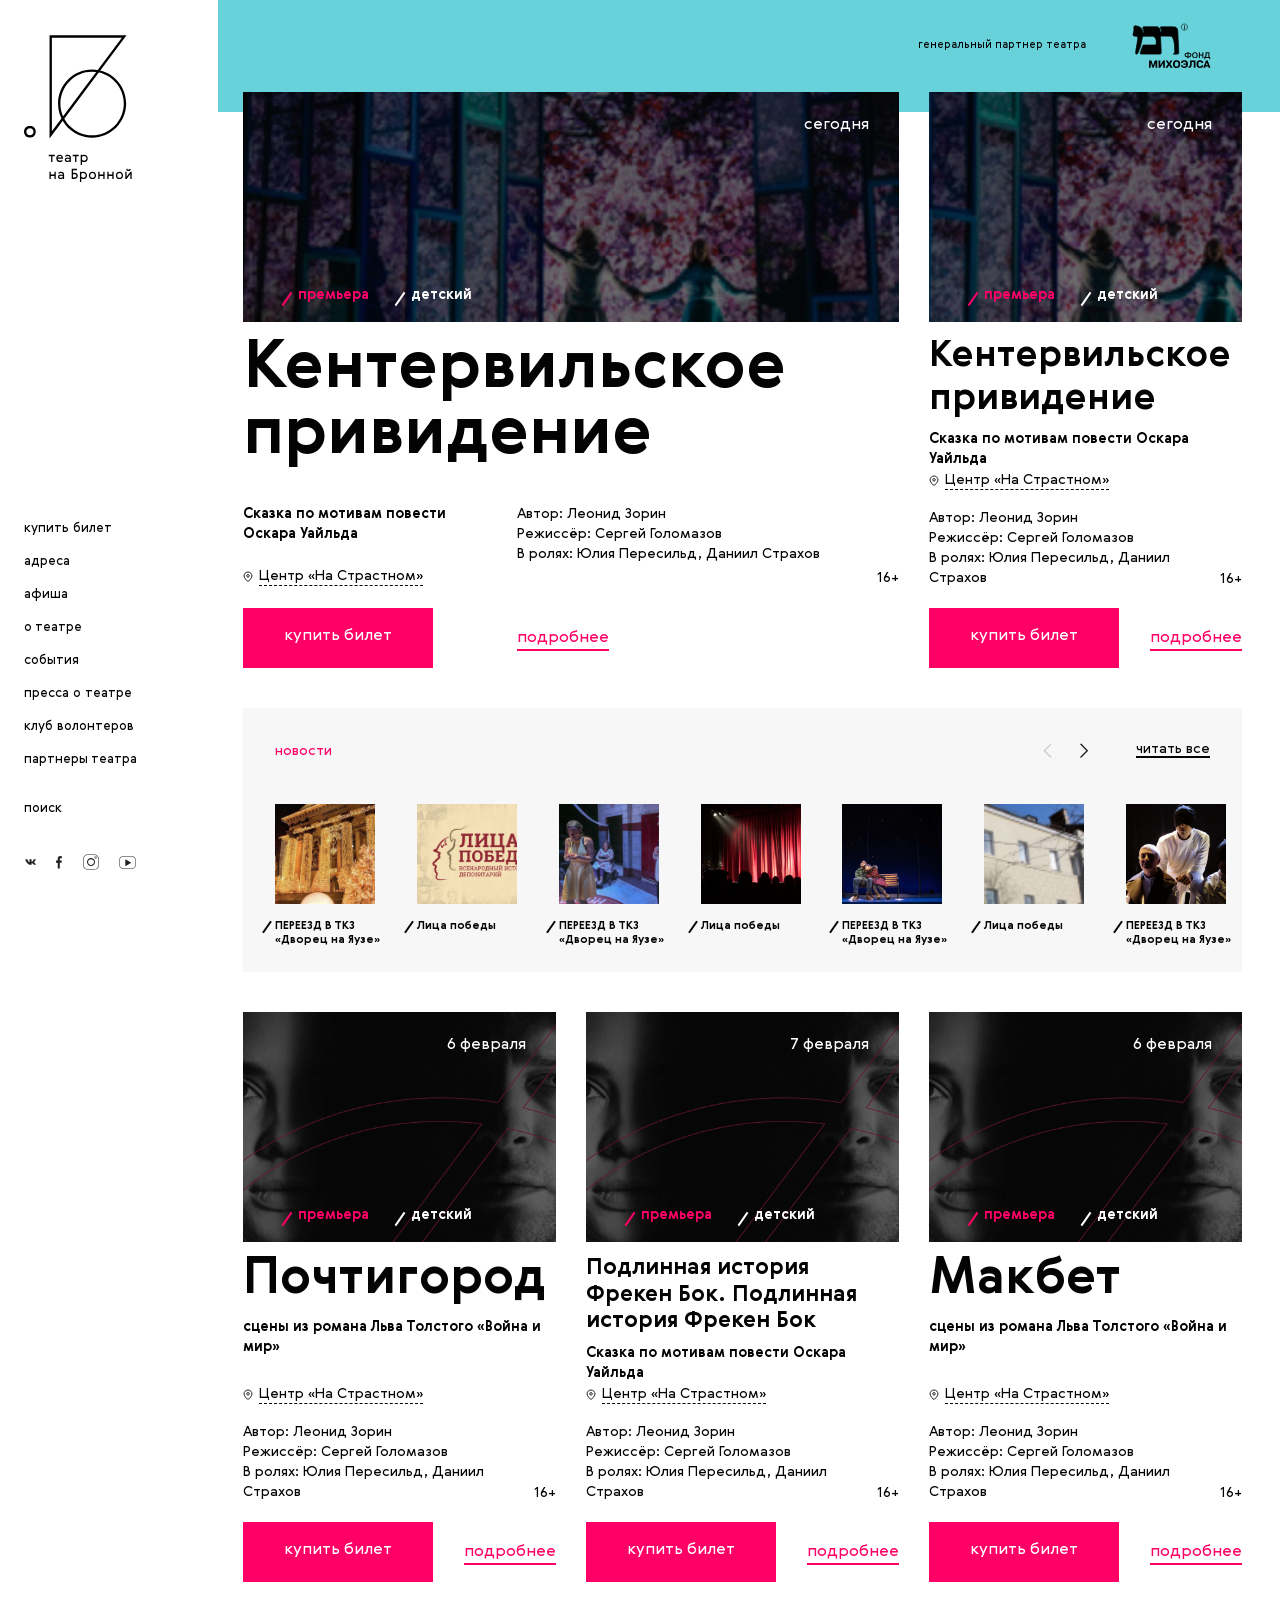
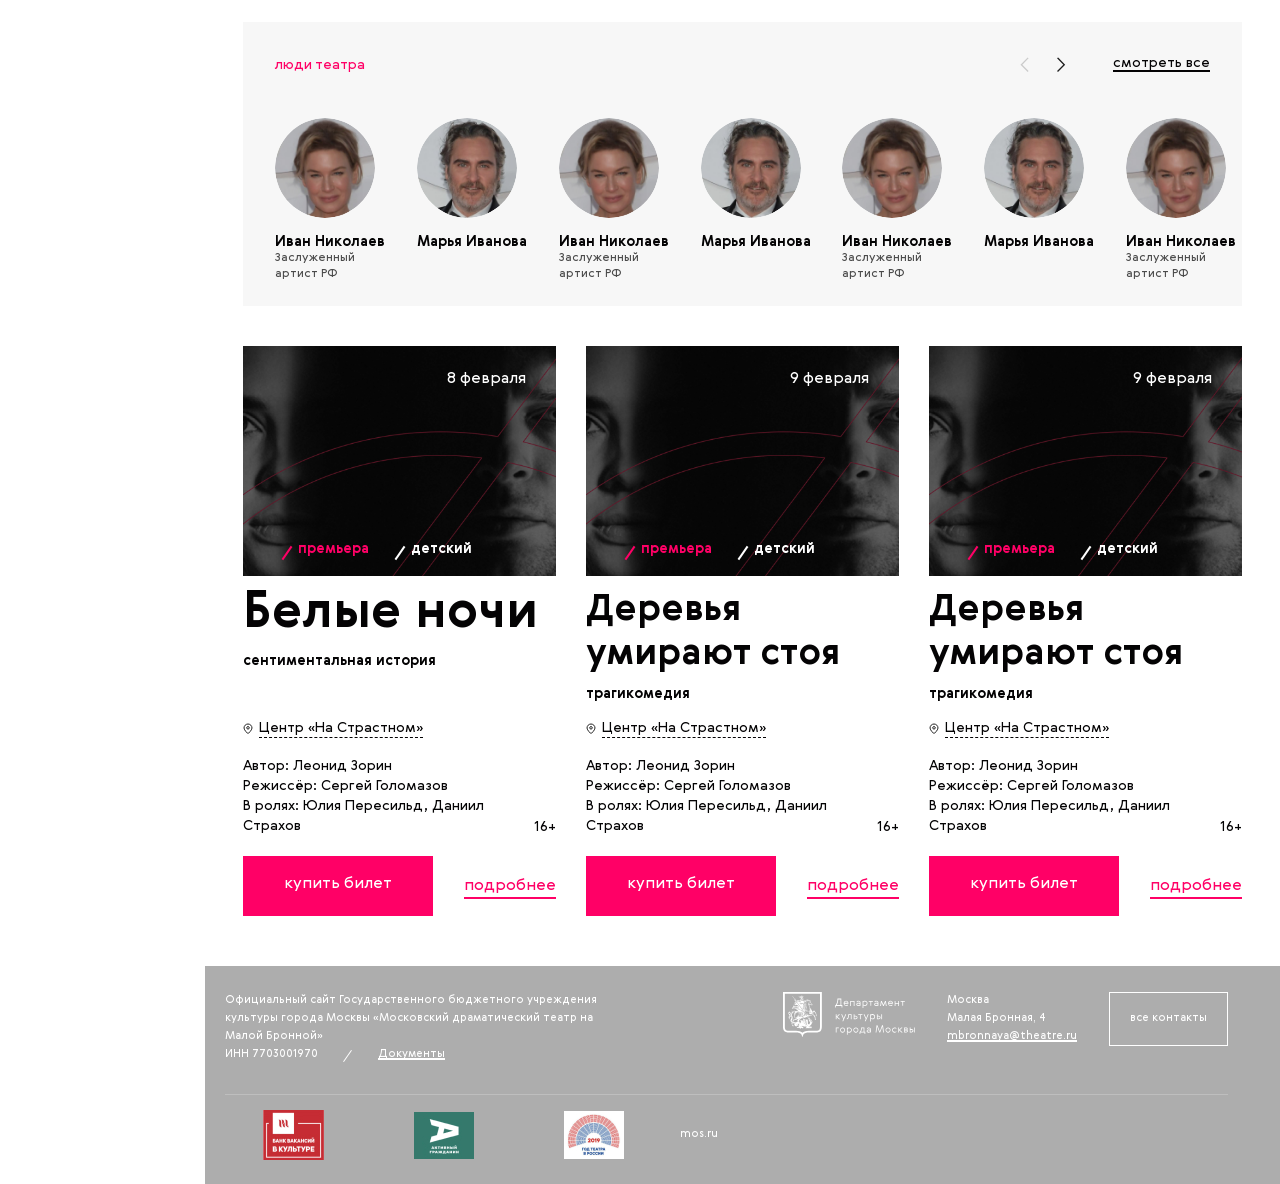
==== commit d79615f7: "fx" ====
--- a/index.html
+++ b/index.html
@@ -1 +1 @@
-<html lang="en"><head><meta charset="UTF-8" /><meta name="viewport" content="width=device-width, initial-scale=1.0" /><title>Театр на Малой Бронной</title><meta name="description" /><meta name="keywords" /><meta http-equiv="X-UA-Compatible" content="ie=edge" /><meta name="format-detection" content="telephone=no" /><meta name="HandheldFriendly" content="true" /><link rel="stylesheet" href="style.css" /></head><body><header class="header"><a href="/" class="logo"><picture class="logo_image"><source srcset="src/img/logo-mobile-main.svg" media="(max-width: 767px)"></source><img src="src/img/logo.svg" /></picture><img src="src/img/logo-mobile-small.svg" class="logo_image__mobile-fixed" /></a><nav class="menu"><div class="menu-toggle"></div><div class="menu_content"><button class="menu_search-icon"></button><img src="src/img/logo-mobile-menu.svg" class="menu_logo" /><div class="search"><div id="search-close" class="search_close"></div><div class="search_fade"></div><div class="search_content"><input type="search" placeholder="поиск" required="true" class="search_input" /><div class="search_results"><a href="spectacle.html" class="search_result">макбет</a><a href="spectacle.html" class="search_result">леди макбет</a><a href="spectacle.html" class="search_result">макбет трагедия</a></div></div></div><a href="/" class="menu_link menu_link__mobile"><span class="menu_link-text">купить билет</span></a><a href="/" class="menu_link menu_link__mobile"><span class="menu_link-text">адреса</span></a><a href="/afisha.html" class="menu_link active"><span class="menu_link-text">афиша</span></a><a href="/about.html" class="menu_link"><span class="menu_link-text">о театре</span></a><a href="/events.html" class="menu_link"><span class="menu_link-text">события</span></a><a href="/press.html" class="menu_link"><span class="menu_link-text">пресса о&nbsp;театре</span></a><a href="/volunteers.html" class="menu_link"><span class="menu_link-text">клуб волонтеров</span></a><a href="/partners.html" class="menu_link"><span class="menu_link-text">партнеры театра</span></a><a href="/search.html" class="menu_link menu_link__indent"><span class="menu_link-text">поиск</span></a><div class="menu_social"><div class="social social__header"><div class="social_links"><a href="#" class="social_link social_link__vk"></a><a href="#" class="social_link social_link__fb"></a><a href="#" class="social_link social_link__insta"></a><a href="#" class="social_link social_link__youtube"></a></div></div></div></div></nav></header><main class="content content__big-indent"><div class="partner"><span class="partner_title">генеральный партнер театра</span><div class="partner_gallery"><div class="gallery"><div class="gallery_items"><div class="gallery_item"><img src="src/img/mihoels.svg" /></div><div class="gallery_item"><img src="src/img/nauka-i-sport.svg" /></div></div></div></div></div><div class="spectacles"><div class="spectacle spectacle__big"><div class="spectacle_gallery"><div class="gallery"><div class="gallery_items"><div class="gallery_item"><a href="spectacle.html" class="spectacle_image-wrapper"><img src="src/img/temp/spectacle-1.jpg" class="spectacle_image" /><span class="spectacle_date">сегодня</span><div class="spectacle_tags"><span class="spectacle_tag spectacle_tag__bright">премьера</span><span class="spectacle_tag">детский</span></div></a></div><div class="gallery_item"><a href="spectacle.html" class="spectacle_image-wrapper"><img src="src/img/temp/spectacle-1.jpg" class="spectacle_image" /><span class="spectacle_date">сегодня</span><div class="spectacle_tags"><span class="spectacle_tag spectacle_tag__bright">премьера</span><span class="spectacle_tag">детский</span></div></a></div><div class="gallery_item"><a href="spectacle.html" class="spectacle_image-wrapper"><img src="src/img/temp/spectacle-1.jpg" class="spectacle_image" /><span class="spectacle_date">сегодня</span><div class="spectacle_tags"><span class="spectacle_tag spectacle_tag__bright">премьера</span><span class="spectacle_tag">детский</span></div></a></div></div></div></div><h2 class="spectacle_title"><a href="/spectacle.html" class="spectacle_title-text">Кентервильское привидение</a></h2><p class="spectacle_description">Сказка по мотивам повести Оскара Уайльда</p><div class="spectacle_info"><div class="spectacle_info-column"><a href="#" class="spectacle_adress">Центр «На Страстном»</a></div><div class="spectacle_info-column"><div class="spectacle_creators"><span class="spectacle_creators-line">Автор: Леонид Зорин</span><span class="spectacle_creators-line">Режиссёр: Сергей Голомазов</span><span class="spectacle_creators-line">В ролях: Юлия Пересильд, Даниил Страхов</span><div class="spectacle_info-rating">16+</div></div></div></div><div class="spectacle_controls"><div class="spectacle_controls-column"><button class="spectacle_button">купить билет</button></div><div class="spectacle_controls-column"><a href="/" class="spectacle_more-info">подробнее</a></div></div></div><div class="partner partner__mobile"><span class="partner_title">генеральный партнер театра</span><div class="partner_gallery"><div class="gallery"><div class="gallery_items"><div class="gallery_item"><img src="src/img/mihoels.svg" /></div><div class="gallery_item"><img src="src/img/nauka-i-sport.svg" /></div></div></div></div></div><div class="spectacle"><div class="spectacle_gallery"><div class="gallery"><div class="gallery_items"><div class="gallery_item"><a href="spectacle.html" class="spectacle_image-wrapper"><img src="src/img/temp/spectacle-1.jpg" class="spectacle_image" /><span class="spectacle_date">сегодня</span><div class="spectacle_tags"><span class="spectacle_tag spectacle_tag__bright">премьера</span><span class="spectacle_tag">детский</span></div></a></div><div class="gallery_item"><a href="spectacle.html" class="spectacle_image-wrapper"><img src="src/img/temp/spectacle-2.jpg" class="spectacle_image" /><span class="spectacle_date">сегодня</span><div class="spectacle_tags"><span class="spectacle_tag">детский</span></div></a></div><div class="gallery_item"><a href="spectacle.html" class="spectacle_image-wrapper"><img src="src/img/temp/spectacle-1.jpg" class="spectacle_image" /><span class="spectacle_date">сегодня</span><div class="spectacle_tags"><span class="spectacle_tag spectacle_tag__bright">премьера</span><span class="spectacle_tag">детский</span></div></a></div></div></div></div><a href="spectacle.html" class="spectacle_header"><h2 class="spectacle_title"><span class="spectacle_title-text">Кентервильское привидение</span></h2><p class="spectacle_description">Сказка по мотивам повести Оскара Уайльда</p></a><div class="spectacle_info"><a href="#" class="spectacle_adress">Центр «На Страстном»</a><div class="spectacle_creators"><span class="spectacle_creators-line">Автор: Леонид Зорин</span><span class="spectacle_creators-line">Режиссёр: Сергей Голомазов</span><span class="spectacle_creators-line">В ролях: Юлия Пересильд, Даниил Страхов</span></div><div class="spectacle_info-rating">16+</div></div><div class="spectacle_controls"><button class="spectacle_button">купить билет</button><a href="/" class="spectacle_more-info">подробнее</a></div></div></div><div class="widget carousel"><div class="widget_header"><span class="widget_title">новости</span><div class="widget_controls"><div class="carousel_controls"><button class="carousel_button carousel_button__prev"></button><button class="carousel_button carousel_button__next"></button></div><a href="#" class="widget_link">читать все</a></div></div><div class="carousel_track"><a href="#" class="carousel_item"><div class="carousel_item-image-wrapper"><img src="src/img/temp/news-1.jpg" class="carousel_item-image" /></div><span class="carousel_item-title carousel_item-title__decorated">ПЕРЕЕЗД В ТКЗ «Дворец на Яузе»</span></a><a href="#" class="carousel_item"><div class="carousel_item-image-wrapper"><img src="src/img/temp/news-2.jpg" class="carousel_item-image" /></div><span class="carousel_item-title carousel_item-title__decorated">Лица победы</span></a><a href="#" class="carousel_item"><div class="carousel_item-image-wrapper"><img src="src/img/temp/news-3.jpg" class="carousel_item-image" /></div><span class="carousel_item-title carousel_item-title__decorated">ПЕРЕЕЗД В ТКЗ «Дворец на Яузе»</span></a><a href="#" class="carousel_item"><div class="carousel_item-image-wrapper"><img src="src/img/temp/news-4.jpg" class="carousel_item-image" /></div><span class="carousel_item-title carousel_item-title__decorated">Лица победы</span></a><a href="#" class="carousel_item"><div class="carousel_item-image-wrapper"><img src="src/img/temp/news-5.jpg" class="carousel_item-image" /></div><span class="carousel_item-title carousel_item-title__decorated">ПЕРЕЕЗД В ТКЗ «Дворец на Яузе»</span></a><a href="#" class="carousel_item"><div class="carousel_item-image-wrapper"><img src="src/img/temp/news-6.jpg" class="carousel_item-image" /></div><span class="carousel_item-title carousel_item-title__decorated">Лица победы</span></a><a href="#" class="carousel_item"><div class="carousel_item-image-wrapper"><img src="src/img/temp/news-7.jpg" class="carousel_item-image" /></div><span class="carousel_item-title carousel_item-title__decorated">ПЕРЕЕЗД В ТКЗ «Дворец на Яузе»</span></a><a href="#" class="carousel_item"><div class="carousel_item-image-wrapper"><img src="src/img/temp/news-5.jpg" class="carousel_item-image" /></div><span class="carousel_item-title carousel_item-title__decorated">Лица победы</span></a><a href="#" class="carousel_item"><div class="carousel_item-image-wrapper"><img src="src/img/temp/news-1.jpg" class="carousel_item-image" /></div><span class="carousel_item-title carousel_item-title__decorated">ПЕРЕЕЗД В ТКЗ «Дворец на Яузе»</span></a><a href="#" class="carousel_item"><div class="carousel_item-image-wrapper"><img src="src/img/temp/news-2.jpg" class="carousel_item-image" /></div><span class="carousel_item-title carousel_item-title__decorated">Лица победы</span></a><a href="#" class="carousel_item"><div class="carousel_item-image-wrapper"><img src="src/img/temp/news-3.jpg" class="carousel_item-image" /></div><span class="carousel_item-title carousel_item-title__decorated">ПЕРЕЕЗД В ТКЗ «Дворец на Яузе»</span></a><a href="#" class="carousel_item"><div class="carousel_item-image-wrapper"><img src="src/img/temp/news-4.jpg" class="carousel_item-image" /></div><span class="carousel_item-title carousel_item-title__decorated">Лица победы</span></a><a href="#" class="carousel_item"><div class="carousel_item-image-wrapper"><img src="src/img/temp/news-5.jpg" class="carousel_item-image" /></div><span class="carousel_item-title carousel_item-title__decorated">ПЕРЕЕЗД В ТКЗ «Дворец на Яузе»</span></a><a href="#" class="carousel_item"><div class="carousel_item-image-wrapper"><img src="src/img/temp/news-6.jpg" class="carousel_item-image" /></div><span class="carousel_item-title carousel_item-title__decorated">Лица победы</span></a><a href="#" class="carousel_item"><div class="carousel_item-image-wrapper"><img src="src/img/temp/news-7.jpg" class="carousel_item-image" /></div><span class="carousel_item-title carousel_item-title__decorated">ПЕРЕЕЗД В ТКЗ «Дворец на Яузе»</span></a><a href="#" class="carousel_item"><div class="carousel_item-image-wrapper"><img src="src/img/temp/news-5.jpg" class="carousel_item-image" /></div><span class="carousel_item-title carousel_item-title__decorated">Лица победы</span></a></div></div><div class="spectacles"><div class="spectacle"><a href="spectacle.html" class="spectacle_image-wrapper"><div class="spectacle_tags"><span class="spectacle_tag spectacle_tag__bright">премьера</span><span class="spectacle_tag">детский</span></div><img src="src/img/temp/spectacle-2.jpg" class="spectacle_image" /><span class="spectacle_date">6 февраля</span></a><a href="spectacle.html" class="spectacle_header"><h2 class="spectacle_title"><span class="spectacle_title-text">Ревизор</span></h2><p class="spectacle_description">сцены из романа Льва Толстого «Война и мир»</p></a><div class="spectacle_info"><a href="#" class="spectacle_adress">Центр «На Страстном»</a><div class="spectacle_creators"><span class="spectacle_creators-line">Автор: Леонид Зорин</span><span class="spectacle_creators-line">Режиссёр: Сергей Голомазов</span><span class="spectacle_creators-line">В ролях: Юлия Пересильд, Даниил Страхов</span><div class="spectacle_info-rating">16+</div></div></div><div class="spectacle_controls"><button class="spectacle_button">купить билет</button><a href="/" class="spectacle_more-info">подробнее</a></div></div><div class="spectacle"><a href="spectacle.html" class="spectacle_image-wrapper"><div class="spectacle_tags"><span class="spectacle_tag spectacle_tag__bright">премьера</span><span class="spectacle_tag">детский</span></div><img src="src/img/temp/spectacle-2.jpg" class="spectacle_image" /><span class="spectacle_date">7 февраля</span></a><a href="spectacle.html" class="spectacle_header"><h2 class="spectacle_title"><span class="spectacle_title-text">Подлинная история Фрекен Бок. Подлинная история Фрекен Бок</span></h2><p class="spectacle_description">Сказка по мотивам повести  Оскара Уайльда</p></a><div class="spectacle_info"><a href="#" class="spectacle_adress">Центр «На Страстном»</a><div class="spectacle_creators"><span class="spectacle_creators-line">Автор: Леонид Зорин</span><span class="spectacle_creators-line">Режиссёр: Сергей Голомазов</span><span class="spectacle_creators-line">В ролях: Юлия Пересильд, Даниил Страхов</span><div class="spectacle_info-rating">16+</div></div></div><div class="spectacle_controls"><button class="spectacle_button">купить билет</button><a href="/" class="spectacle_more-info">подробнее</a></div></div><div class="spectacle"><a href="spectacle.html" class="spectacle_image-wrapper"><div class="spectacle_tags"><span class="spectacle_tag spectacle_tag__bright">премьера</span><span class="spectacle_tag">детский</span></div><img src="src/img/temp/spectacle-2.jpg" class="spectacle_image" /><span class="spectacle_date">6 февраля</span></a><a href="spectacle.html" class="spectacle_header"><h2 class="spectacle_title"><span class="spectacle_title-text">Макбет</span></h2><p class="spectacle_description">сцены из романа Льва Толстого «Война и мир»</p></a><div class="spectacle_info"><a href="#" class="spectacle_adress">Центр «На Страстном»</a><div class="spectacle_creators"><span class="spectacle_creators-line">Автор: Леонид Зорин</span><span class="spectacle_creators-line">Режиссёр: Сергей Голомазов</span><span class="spectacle_creators-line">В ролях: Юлия Пересильд, Даниил Страхов</span><div class="spectacle_info-rating">16+</div></div></div><div class="spectacle_controls"><button class="spectacle_button">купить билет</button><a href="/" class="spectacle_more-info">подробнее</a></div></div></div><div class="widget carousel"><div class="widget_header"><span class="widget_title">люди театра</span><div class="widget_controls"><div class="carousel_controls"><button class="carousel_button carousel_button__prev"></button><button class="carousel_button carousel_button__next"></button></div><a href="#" class="widget_link">смотреть все</a></div></div><div class="carousel_track"><a href="#" class="carousel_item"><div class="carousel_item-image-wrapper carousel_item-image-wrapper__rounded"><img src="src/img/temp/people-1.jpg" class="carousel_item-image" /></div><span class="carousel_item-title">Иван Николаев</span><span class="carousel_item-subtitle">Заслуженный артист РФ</span></a><a href="#" class="carousel_item"><div class="carousel_item-image-wrapper carousel_item-image-wrapper__rounded"><img src="src/img/temp/people-2.jpg" class="carousel_item-image" /></div><span class="carousel_item-title">Марья Иванова</span></a><a href="#" class="carousel_item"><div class="carousel_item-image-wrapper carousel_item-image-wrapper__rounded"><img src="src/img/temp/people-1.jpg" class="carousel_item-image" /></div><span class="carousel_item-title">Иван Николаев</span><span class="carousel_item-subtitle">Заслуженный артист РФ</span></a><a href="#" class="carousel_item"><div class="carousel_item-image-wrapper carousel_item-image-wrapper__rounded"><img src="src/img/temp/people-2.jpg" class="carousel_item-image" /></div><span class="carousel_item-title">Марья Иванова</span></a><a href="#" class="carousel_item"><div class="carousel_item-image-wrapper carousel_item-image-wrapper__rounded"><img src="src/img/temp/people-1.jpg" class="carousel_item-image" /></div><span class="carousel_item-title">Иван Николаев</span><span class="carousel_item-subtitle">Заслуженный артист РФ</span></a><a href="#" class="carousel_item"><div class="carousel_item-image-wrapper carousel_item-image-wrapper__rounded"><img src="src/img/temp/people-2.jpg" class="carousel_item-image" /></div><span class="carousel_item-title">Марья Иванова</span></a><a href="#" class="carousel_item"><div class="carousel_item-image-wrapper carousel_item-image-wrapper__rounded"><img src="src/img/temp/people-1.jpg" class="carousel_item-image" /></div><span class="carousel_item-title">Иван Николаев</span><span class="carousel_item-subtitle">Заслуженный артист РФ</span></a><a href="#" class="carousel_item"><div class="carousel_item-image-wrapper carousel_item-image-wrapper__rounded"><img src="src/img/temp/people-2.jpg" class="carousel_item-image" /></div><span class="carousel_item-title">Марья Иванова</span></a><a href="#" class="carousel_item"><div class="carousel_item-image-wrapper carousel_item-image-wrapper__rounded"><img src="src/img/temp/people-1.jpg" class="carousel_item-image" /></div><span class="carousel_item-title">Марья Иванова</span></a><a href="#" class="carousel_item"><div class="carousel_item-image-wrapper carousel_item-image-wrapper__rounded"><img src="src/img/temp/people-2.jpg" class="carousel_item-image" /></div><span class="carousel_item-title">Иван Николаев</span><span class="carousel_item-subtitle">Заслуженный артист РФ</span></a><a href="#" class="carousel_item"><div class="carousel_item-image-wrapper carousel_item-image-wrapper__rounded"><img src="src/img/temp/people-1.jpg" class="carousel_item-image" /></div><span class="carousel_item-title">Марья Иванова</span></a><a href="#" class="carousel_item"><div class="carousel_item-image-wrapper carousel_item-image-wrapper__rounded"><img src="src/img/temp/people-2.jpg" class="carousel_item-image" /></div><span class="carousel_item-title">Иван Николаев</span><span class="carousel_item-subtitle">Заслуженный артист РФ</span></a><a href="#" class="carousel_item"><div class="carousel_item-image-wrapper carousel_item-image-wrapper__rounded"><img src="src/img/temp/people-1.jpg" class="carousel_item-image" /></div><span class="carousel_item-title">Марья Иванова</span></a></div></div><div class="spectacles"><div class="spectacle"><a href="spectacle.html" class="spectacle_image-wrapper"><div class="spectacle_tags"><span class="spectacle_tag spectacle_tag__bright">премьера</span><span class="spectacle_tag">детский</span></div><img src="src/img/temp/spectacle-2.jpg" class="spectacle_image" /><span class="spectacle_date">8 февраля</span></a><a href="spectacle.html" class="spectacle_header"><h2 class="spectacle_title"><span class="spectacle_title-text">Белые ночи</span></h2><p class="spectacle_description">сентиментальная история</p></a><div class="spectacle_info"><a href="#" class="spectacle_adress">Центр «На Страстном»</a><div class="spectacle_creators"><span class="spectacle_creators-line">Автор: Леонид Зорин</span><span class="spectacle_creators-line">Режиссёр: Сергей Голомазов</span><span class="spectacle_creators-line">В ролях: Юлия Пересильд, Даниил Страхов</span><div class="spectacle_info-rating">16+</div></div></div><div class="spectacle_controls"><button class="spectacle_button">купить билет</button><a href="/" class="spectacle_more-info">подробнее</a></div></div><div class="spectacle"><a href="spectacle.html" class="spectacle_image-wrapper"><div class="spectacle_tags"><span class="spectacle_tag spectacle_tag__bright">премьера</span><span class="spectacle_tag">детский</span></div><img src="src/img/temp/spectacle-2.jpg" class="spectacle_image" /><span class="spectacle_date">9 февраля</span></a><a href="spectacle.html" class="spectacle_header"><h2 class="spectacle_title"><span class="spectacle_title-text">Деревья умирают стоя</span></h2><p class="spectacle_description">трагикомедия</p></a><div class="spectacle_info"><a href="#" class="spectacle_adress">Центр «На Страстном»</a><div class="spectacle_creators"><span class="spectacle_creators-line">Автор: Леонид Зорин</span><span class="spectacle_creators-line">Режиссёр: Сергей Голомазов</span><span class="spectacle_creators-line">В ролях: Юлия Пересильд, Даниил Страхов</span><div class="spectacle_info-rating">16+</div></div></div><div class="spectacle_controls"><button class="spectacle_button">купить билет</button><a href="/" class="spectacle_more-info">подробнее</a></div></div><div class="spectacle"><a href="spectacle.html" class="spectacle_image-wrapper"><div class="spectacle_tags"><span class="spectacle_tag spectacle_tag__bright">премьера</span><span class="spectacle_tag">детский</span></div><img src="src/img/temp/spectacle-2.jpg" class="spectacle_image" /><span class="spectacle_date">9 февраля</span></a><a href="spectacle.html" class="spectacle_header"><h2 class="spectacle_title"><span class="spectacle_title-text">Деревья умирают стоя</span></h2><p class="spectacle_description">трагикомедия</p></a><div class="spectacle_info"><a href="#" class="spectacle_adress">Центр «На Страстном»</a><div class="spectacle_creators"><span class="spectacle_creators-line">Автор: Леонид Зорин</span><span class="spectacle_creators-line">Режиссёр: Сергей Голомазов</span><span class="spectacle_creators-line">В ролях: Юлия Пересильд, Даниил Страхов</span><div class="spectacle_info-rating">16+</div></div></div><div class="spectacle_controls"><button class="spectacle_button">купить билет</button><a href="/" class="spectacle_more-info">подробнее</a></div></div></div></main><footer class="footer"><div class="footer_mobile"><div class="social"><span class="social_title">следите за нами в соцсетях</span><div class="social_links"><a href="#" class="social_link social_link__vk"></a><a href="#" class="social_link social_link__fb"></a><a href="#" class="social_link social_link__insta"></a><a href="#" class="social_link social_link__youtube"></a></div></div><div class="footer_menu"><a href="afisha.html" class="footer_menu-link">афиша</a><a href="/about.html" class="footer_menu-link">адреса</a><a href="#" class="footer_menu-link">купить билет</a><a href="#" class="footer_menu-link">схема зала</a><span class="footer_menu-link footer_menu-link__disabled">фотобанк</span><a href="volunteers.html" class="footer_menu-link">клуб волонтеров</a><a href="/partners.html" class="footer_menu-link">партнеры театра</a><a href="#" class="footer_menu-link">контакты</a></div></div><div class="footer_content"><div class="footer_columns"><div class="footer_column footer_column__flex"><img src="src/img/dkm.svg" class="footer_logo" /><div class="footer_contacts"><div class="footer_adress"><span>Москва</span><span>Малая Бронная, 4</span><a href="mailto:mbronnaya@theatre.ru">mbronnaya@theatre.ru</a></div><a class="footer_contacts-button">все контакты</a></div></div><div class="footer_column"><p class="footer_description">Официальный сайт Государственного бюджетного учреждения культуры города Москвы  «Московский драматический театр на Малой Бронной»</p><div class="footer_documents"><span class="footer_inn">ИНН 7703001970</span><a href="#" class="footer_documents-link">Документы</a></div></div></div><div class="footer_bottom"><img src="src/img/bank-of-vacancies.jpg" class="footer_bottom-image" /><img src="src/img/active-citizen.jpg" class="footer_bottom-image" /><img src="src/img/year-of-theatre.jpg" class="footer_bottom-image" /><a href="#" class="footer_outer-link">mos.ru</a></div></div></footer><div class="fade"><div class="popup"><button class="popup_close"></button><div class="popup_content"><p class="popup_title">ТКЗ «Дворец на Яузе»</p><div class="place"><div class="place_adress"><div class="place_metro">Электрозаводская Площадь Журавлева, 1</div><button class="place_scheme-button">посмотреть схему&nbsp;зала</button></div><div class="place_map-holder"><div style="position:relative;overflow:hidden;"><a href="https://yandex.by/maps/213/moscow/?utm_medium=mapframe&amp;utm_source=maps" style="color:#eee;font-size:12px;position:absolute;top:0px;">Москва</a><a href="https://yandex.by/maps/213/moscow/house/ploshchad_zhuravlyova_10/Z04YcQdkTEYPQFtvfXt5cn5rYg==/?ll=37.704749%2C55.783214&amp;utm_medium=mapframe&amp;utm_source=maps&amp;z=18.2" style="color:#eee;font-size:12px;position:absolute;top:14px;">Площадь Журавлёва, 10 — Яндекс.Карты</a><iframe src="https://yandex.by/map-widget/v1/-/C8sMQWlE" width="560" height="400" frameborder="0" allowfullscreen="true" style="position:relative;"></iframe></div><div class="place_map-buttons"><button class="place_map-button">открыть в Google Maps<div class="place_map-button-border"></div></button><button class="place_map-button">открыть в Яндекс.Картах<div class="place_map-button-border"></div></button></div></div></div><a href="#" class="popup_print-link">версия для печати</a></div></div></div><script src="src/js/tiny-slider.min.js"></script><script src="src/js/main.js"></script></body></html>+<html lang="en"><head><meta charset="UTF-8" /><meta name="viewport" content="width=device-width, initial-scale=1.0" /><title>Театр на Малой Бронной</title><meta name="description" /><meta name="keywords" /><meta http-equiv="X-UA-Compatible" content="ie=edge" /><meta name="format-detection" content="telephone=no" /><meta name="HandheldFriendly" content="true" /><link rel="stylesheet" href="style.css" /></head><body><header class="header"><a href="/" class="logo"><picture class="logo_image"><source srcset="src/img/logo-mobile-main.svg" media="(max-width: 767px)"></source><img src="src/img/logo.svg" /></picture><img src="src/img/logo-mobile-small.svg" class="logo_image__mobile-fixed" /></a><nav class="menu"><div class="menu-toggle"></div><div class="menu_content"><button class="menu_search-icon"></button><img src="src/img/logo-mobile-menu.svg" class="menu_logo" /><div class="search"><div id="search-close" class="search_close"></div><div class="search_fade"></div><div class="search_content"><input type="search" placeholder="поиск" required="true" class="search_input" /><div class="search_results"><a href="spectacle.html" class="search_result">макбет</a><a href="spectacle.html" class="search_result">леди макбет</a><a href="spectacle.html" class="search_result">макбет трагедия</a></div></div></div><a href="/" class="menu_link menu_link__mobile"><span class="menu_link-text">купить билет</span></a><a href="/" class="menu_link menu_link__mobile"><span class="menu_link-text">адреса</span></a><a href="/afisha.html" class="menu_link active"><span class="menu_link-text">афиша</span></a><a href="/about.html" class="menu_link"><span class="menu_link-text">о театре</span></a><a href="/events.html" class="menu_link"><span class="menu_link-text">события</span></a><a href="/press.html" class="menu_link"><span class="menu_link-text">пресса о&nbsp;театре</span></a><a href="/volunteers.html" class="menu_link"><span class="menu_link-text">клуб волонтеров</span></a><a href="/partners.html" class="menu_link"><span class="menu_link-text">партнеры театра</span></a><a href="/search.html" class="menu_link menu_link__indent"><span class="menu_link-text">поиск</span></a><div class="menu_social"><div class="social social__header"><div class="social_links"><a href="#" class="social_link social_link__vk"></a><a href="#" class="social_link social_link__fb"></a><a href="#" class="social_link social_link__insta"></a><a href="#" class="social_link social_link__youtube"></a></div></div></div></div></nav></header><main class="content content__big-indent"><div class="partner"><span class="partner_title">генеральный партнер театра</span><div class="partner_gallery"><div class="gallery"><div class="gallery_items"><div class="gallery_item"><img src="src/img/mihoels.svg" /></div><div class="gallery_item"><img src="src/img/nauka-i-sport.svg" /></div></div></div></div></div><div class="spectacles"><div class="spectacle spectacle__big"><div class="spectacle_gallery"><div class="gallery"><div class="gallery_items"><div class="gallery_item"><a href="spectacle.html" class="spectacle_image-wrapper"><img src="src/img/temp/spectacle-1.jpg" class="spectacle_image" /><span class="spectacle_date">сегодня</span><div class="spectacle_tags"><span class="spectacle_tag spectacle_tag__bright">премьера</span><span class="spectacle_tag">детский</span></div></a></div><div class="gallery_item"><a href="spectacle.html" class="spectacle_image-wrapper"><img src="src/img/temp/spectacle-1.jpg" class="spectacle_image" /><span class="spectacle_date">сегодня</span><div class="spectacle_tags"><span class="spectacle_tag spectacle_tag__bright">премьера</span><span class="spectacle_tag">детский</span></div></a></div><div class="gallery_item"><a href="spectacle.html" class="spectacle_image-wrapper"><img src="src/img/temp/spectacle-1.jpg" class="spectacle_image" /><span class="spectacle_date">сегодня</span><div class="spectacle_tags"><span class="spectacle_tag spectacle_tag__bright">премьера</span><span class="spectacle_tag">детский</span></div></a></div></div></div></div><h2 class="spectacle_title"><a href="/spectacle.html" class="spectacle_title-text">Кентервильское привидение</a></h2><p class="spectacle_description">Сказка по мотивам повести Оскара Уайльда</p><div class="spectacle_info"><div class="spectacle_info-column"><a href="#" class="spectacle_adress">Центр «На Страстном»</a></div><div class="spectacle_info-column"><div class="spectacle_creators"><span class="spectacle_creators-line">Автор: Леонид Зорин</span><span class="spectacle_creators-line">Режиссёр: Сергей Голомазов</span><span class="spectacle_creators-line">В ролях: Юлия Пересильд, Даниил Страхов</span><div class="spectacle_info-rating">16+</div></div></div></div><div class="spectacle_controls"><div class="spectacle_controls-column"><button class="spectacle_button">купить билет</button></div><div class="spectacle_controls-column"><a href="/" class="spectacle_more-info">подробнее</a></div></div></div><div class="partner partner__mobile"><span class="partner_title">генеральный партнер театра</span><div class="partner_gallery"><div class="gallery"><div class="gallery_items"><div class="gallery_item"><img src="src/img/mihoels.svg" /></div><div class="gallery_item"><img src="src/img/nauka-i-sport.svg" /></div></div></div></div></div><div class="spectacle"><div class="spectacle_gallery"><div class="gallery"><div class="gallery_items"><div class="gallery_item"><a href="spectacle.html" class="spectacle_image-wrapper"><img src="src/img/temp/spectacle-1.jpg" class="spectacle_image" /><span class="spectacle_date">сегодня</span><div class="spectacle_tags"><span class="spectacle_tag spectacle_tag__bright">премьера</span><span class="spectacle_tag">детский</span></div></a></div><div class="gallery_item"><a href="spectacle.html" class="spectacle_image-wrapper"><img src="src/img/temp/spectacle-2.jpg" class="spectacle_image" /><span class="spectacle_date">сегодня</span><div class="spectacle_tags"><span class="spectacle_tag">детский</span></div></a></div><div class="gallery_item"><a href="spectacle.html" class="spectacle_image-wrapper"><img src="src/img/temp/spectacle-1.jpg" class="spectacle_image" /><span class="spectacle_date">сегодня</span><div class="spectacle_tags"><span class="spectacle_tag spectacle_tag__bright">премьера</span><span class="spectacle_tag">детский</span></div></a></div></div></div></div><a href="spectacle.html" class="spectacle_header"><h2 class="spectacle_title"><span class="spectacle_title-text">Кентервильское привидение</span></h2><p class="spectacle_description">Сказка по мотивам повести Оскара Уайльда</p></a><div class="spectacle_info"><a href="#" class="spectacle_adress">Центр «На Страстном»</a><div class="spectacle_creators"><span class="spectacle_creators-line">Автор: Леонид Зорин</span><span class="spectacle_creators-line">Режиссёр: Сергей Голомазов</span><span class="spectacle_creators-line">В ролях: Юлия Пересильд, Даниил Страхов</span></div><div class="spectacle_info-rating">16+</div></div><div class="spectacle_controls"><button class="spectacle_button">купить билет</button><a href="/" class="spectacle_more-info">подробнее</a></div></div></div><div class="widget carousel"><div class="widget_header"><span class="widget_title">новости</span><div class="widget_controls"><div class="carousel_controls"><button class="carousel_button carousel_button__prev"></button><button class="carousel_button carousel_button__next"></button></div><a href="#" class="widget_link">читать все</a></div></div><div class="carousel_track"><a href="#" class="carousel_item"><div class="carousel_item-image-wrapper"><img src="src/img/temp/news-1.jpg" class="carousel_item-image" /></div><span class="carousel_item-title carousel_item-title__decorated">ПЕРЕЕЗД В ТКЗ «Дворец на Яузе»</span></a><a href="#" class="carousel_item"><div class="carousel_item-image-wrapper"><img src="src/img/temp/news-2.jpg" class="carousel_item-image" /></div><span class="carousel_item-title carousel_item-title__decorated">Лица победы</span></a><a href="#" class="carousel_item"><div class="carousel_item-image-wrapper"><img src="src/img/temp/news-3.jpg" class="carousel_item-image" /></div><span class="carousel_item-title carousel_item-title__decorated">ПЕРЕЕЗД В ТКЗ «Дворец на Яузе»</span></a><a href="#" class="carousel_item"><div class="carousel_item-image-wrapper"><img src="src/img/temp/news-4.jpg" class="carousel_item-image" /></div><span class="carousel_item-title carousel_item-title__decorated">Лица победы</span></a><a href="#" class="carousel_item"><div class="carousel_item-image-wrapper"><img src="src/img/temp/news-5.jpg" class="carousel_item-image" /></div><span class="carousel_item-title carousel_item-title__decorated">ПЕРЕЕЗД В ТКЗ «Дворец на Яузе»</span></a><a href="#" class="carousel_item"><div class="carousel_item-image-wrapper"><img src="src/img/temp/news-6.jpg" class="carousel_item-image" /></div><span class="carousel_item-title carousel_item-title__decorated">Лица победы</span></a><a href="#" class="carousel_item"><div class="carousel_item-image-wrapper"><img src="src/img/temp/news-7.jpg" class="carousel_item-image" /></div><span class="carousel_item-title carousel_item-title__decorated">ПЕРЕЕЗД В ТКЗ «Дворец на Яузе»</span></a><a href="#" class="carousel_item"><div class="carousel_item-image-wrapper"><img src="src/img/temp/news-5.jpg" class="carousel_item-image" /></div><span class="carousel_item-title carousel_item-title__decorated">Лица победы</span></a><a href="#" class="carousel_item"><div class="carousel_item-image-wrapper"><img src="src/img/temp/news-1.jpg" class="carousel_item-image" /></div><span class="carousel_item-title carousel_item-title__decorated">ПЕРЕЕЗД В ТКЗ «Дворец на Яузе»</span></a><a href="#" class="carousel_item"><div class="carousel_item-image-wrapper"><img src="src/img/temp/news-2.jpg" class="carousel_item-image" /></div><span class="carousel_item-title carousel_item-title__decorated">Лица победы</span></a><a href="#" class="carousel_item"><div class="carousel_item-image-wrapper"><img src="src/img/temp/news-3.jpg" class="carousel_item-image" /></div><span class="carousel_item-title carousel_item-title__decorated">ПЕРЕЕЗД В ТКЗ «Дворец на Яузе»</span></a><a href="#" class="carousel_item"><div class="carousel_item-image-wrapper"><img src="src/img/temp/news-4.jpg" class="carousel_item-image" /></div><span class="carousel_item-title carousel_item-title__decorated">Лица победы</span></a><a href="#" class="carousel_item"><div class="carousel_item-image-wrapper"><img src="src/img/temp/news-5.jpg" class="carousel_item-image" /></div><span class="carousel_item-title carousel_item-title__decorated">ПЕРЕЕЗД В ТКЗ «Дворец на Яузе»</span></a><a href="#" class="carousel_item"><div class="carousel_item-image-wrapper"><img src="src/img/temp/news-6.jpg" class="carousel_item-image" /></div><span class="carousel_item-title carousel_item-title__decorated">Лица победы</span></a><a href="#" class="carousel_item"><div class="carousel_item-image-wrapper"><img src="src/img/temp/news-7.jpg" class="carousel_item-image" /></div><span class="carousel_item-title carousel_item-title__decorated">ПЕРЕЕЗД В ТКЗ «Дворец на Яузе»</span></a><a href="#" class="carousel_item"><div class="carousel_item-image-wrapper"><img src="src/img/temp/news-5.jpg" class="carousel_item-image" /></div><span class="carousel_item-title carousel_item-title__decorated">Лица победы</span></a></div></div><div class="spectacles"><div class="spectacle"><a href="spectacle.html" class="spectacle_image-wrapper"><div class="spectacle_tags"><span class="spectacle_tag spectacle_tag__bright">премьера</span><span class="spectacle_tag">детский</span></div><img src="src/img/temp/spectacle-2.jpg" class="spectacle_image" /><span class="spectacle_date">6 февраля</span></a><a href="spectacle.html" class="spectacle_header"><h2 class="spectacle_title"><span class="spectacle_title-text">Почтигород</span></h2><p class="spectacle_description">сцены из романа Льва Толстого «Война и мир»</p></a><div class="spectacle_info"><a href="#" class="spectacle_adress">Центр «На Страстном»</a><div class="spectacle_creators"><span class="spectacle_creators-line">Автор: Леонид Зорин</span><span class="spectacle_creators-line">Режиссёр: Сергей Голомазов</span><span class="spectacle_creators-line">В ролях: Юлия Пересильд, Даниил Страхов</span><div class="spectacle_info-rating">16+</div></div></div><div class="spectacle_controls"><button class="spectacle_button">купить билет</button><a href="/" class="spectacle_more-info">подробнее</a></div></div><div class="spectacle"><a href="spectacle.html" class="spectacle_image-wrapper"><div class="spectacle_tags"><span class="spectacle_tag spectacle_tag__bright">премьера</span><span class="spectacle_tag">детский</span></div><img src="src/img/temp/spectacle-2.jpg" class="spectacle_image" /><span class="spectacle_date">7 февраля</span></a><a href="spectacle.html" class="spectacle_header"><h2 class="spectacle_title"><span class="spectacle_title-text">Подлинная история Фрекен Бок. Подлинная история Фрекен Бок</span></h2><p class="spectacle_description">Сказка по мотивам повести  Оскара Уайльда</p></a><div class="spectacle_info"><a href="#" class="spectacle_adress">Центр «На Страстном»</a><div class="spectacle_creators"><span class="spectacle_creators-line">Автор: Леонид Зорин</span><span class="spectacle_creators-line">Режиссёр: Сергей Голомазов</span><span class="spectacle_creators-line">В ролях: Юлия Пересильд, Даниил Страхов</span><div class="spectacle_info-rating">16+</div></div></div><div class="spectacle_controls"><button class="spectacle_button">купить билет</button><a href="/" class="spectacle_more-info">подробнее</a></div></div><div class="spectacle"><a href="spectacle.html" class="spectacle_image-wrapper"><div class="spectacle_tags"><span class="spectacle_tag spectacle_tag__bright">премьера</span><span class="spectacle_tag">детский</span></div><img src="src/img/temp/spectacle-2.jpg" class="spectacle_image" /><span class="spectacle_date">6 февраля</span></a><a href="spectacle.html" class="spectacle_header"><h2 class="spectacle_title"><span class="spectacle_title-text">Макбет</span></h2><p class="spectacle_description">сцены из романа Льва Толстого «Война и мир»</p></a><div class="spectacle_info"><a href="#" class="spectacle_adress">Центр «На Страстном»</a><div class="spectacle_creators"><span class="spectacle_creators-line">Автор: Леонид Зорин</span><span class="spectacle_creators-line">Режиссёр: Сергей Голомазов</span><span class="spectacle_creators-line">В ролях: Юлия Пересильд, Даниил Страхов</span><div class="spectacle_info-rating">16+</div></div></div><div class="spectacle_controls"><button class="spectacle_button">купить билет</button><a href="/" class="spectacle_more-info">подробнее</a></div></div></div><div class="widget carousel"><div class="widget_header"><span class="widget_title">люди театра</span><div class="widget_controls"><div class="carousel_controls"><button class="carousel_button carousel_button__prev"></button><button class="carousel_button carousel_button__next"></button></div><a href="#" class="widget_link">смотреть все</a></div></div><div class="carousel_track"><a href="#" class="carousel_item"><div class="carousel_item-image-wrapper carousel_item-image-wrapper__rounded"><img src="src/img/temp/people-1.jpg" class="carousel_item-image" /></div><span class="carousel_item-title">Иван Николаев</span><span class="carousel_item-subtitle">Заслуженный артист РФ</span></a><a href="#" class="carousel_item"><div class="carousel_item-image-wrapper carousel_item-image-wrapper__rounded"><img src="src/img/temp/people-2.jpg" class="carousel_item-image" /></div><span class="carousel_item-title">Марья Иванова</span></a><a href="#" class="carousel_item"><div class="carousel_item-image-wrapper carousel_item-image-wrapper__rounded"><img src="src/img/temp/people-1.jpg" class="carousel_item-image" /></div><span class="carousel_item-title">Иван Николаев</span><span class="carousel_item-subtitle">Заслуженный артист РФ</span></a><a href="#" class="carousel_item"><div class="carousel_item-image-wrapper carousel_item-image-wrapper__rounded"><img src="src/img/temp/people-2.jpg" class="carousel_item-image" /></div><span class="carousel_item-title">Марья Иванова</span></a><a href="#" class="carousel_item"><div class="carousel_item-image-wrapper carousel_item-image-wrapper__rounded"><img src="src/img/temp/people-1.jpg" class="carousel_item-image" /></div><span class="carousel_item-title">Иван Николаев</span><span class="carousel_item-subtitle">Заслуженный артист РФ</span></a><a href="#" class="carousel_item"><div class="carousel_item-image-wrapper carousel_item-image-wrapper__rounded"><img src="src/img/temp/people-2.jpg" class="carousel_item-image" /></div><span class="carousel_item-title">Марья Иванова</span></a><a href="#" class="carousel_item"><div class="carousel_item-image-wrapper carousel_item-image-wrapper__rounded"><img src="src/img/temp/people-1.jpg" class="carousel_item-image" /></div><span class="carousel_item-title">Иван Николаев</span><span class="carousel_item-subtitle">Заслуженный артист РФ</span></a><a href="#" class="carousel_item"><div class="carousel_item-image-wrapper carousel_item-image-wrapper__rounded"><img src="src/img/temp/people-2.jpg" class="carousel_item-image" /></div><span class="carousel_item-title">Марья Иванова</span></a><a href="#" class="carousel_item"><div class="carousel_item-image-wrapper carousel_item-image-wrapper__rounded"><img src="src/img/temp/people-1.jpg" class="carousel_item-image" /></div><span class="carousel_item-title">Марья Иванова</span></a><a href="#" class="carousel_item"><div class="carousel_item-image-wrapper carousel_item-image-wrapper__rounded"><img src="src/img/temp/people-2.jpg" class="carousel_item-image" /></div><span class="carousel_item-title">Иван Николаев</span><span class="carousel_item-subtitle">Заслуженный артист РФ</span></a><a href="#" class="carousel_item"><div class="carousel_item-image-wrapper carousel_item-image-wrapper__rounded"><img src="src/img/temp/people-1.jpg" class="carousel_item-image" /></div><span class="carousel_item-title">Марья Иванова</span></a><a href="#" class="carousel_item"><div class="carousel_item-image-wrapper carousel_item-image-wrapper__rounded"><img src="src/img/temp/people-2.jpg" class="carousel_item-image" /></div><span class="carousel_item-title">Иван Николаев</span><span class="carousel_item-subtitle">Заслуженный артист РФ</span></a><a href="#" class="carousel_item"><div class="carousel_item-image-wrapper carousel_item-image-wrapper__rounded"><img src="src/img/temp/people-1.jpg" class="carousel_item-image" /></div><span class="carousel_item-title">Марья Иванова</span></a></div></div><div class="spectacles"><div class="spectacle"><a href="spectacle.html" class="spectacle_image-wrapper"><div class="spectacle_tags"><span class="spectacle_tag spectacle_tag__bright">премьера</span><span class="spectacle_tag">детский</span></div><img src="src/img/temp/spectacle-2.jpg" class="spectacle_image" /><span class="spectacle_date">8 февраля</span></a><a href="spectacle.html" class="spectacle_header"><h2 class="spectacle_title"><span class="spectacle_title-text">Белые ночи</span></h2><p class="spectacle_description">сентиментальная история</p></a><div class="spectacle_info"><a href="#" class="spectacle_adress">Центр «На Страстном»</a><div class="spectacle_creators"><span class="spectacle_creators-line">Автор: Леонид Зорин</span><span class="spectacle_creators-line">Режиссёр: Сергей Голомазов</span><span class="spectacle_creators-line">В ролях: Юлия Пересильд, Даниил Страхов</span><div class="spectacle_info-rating">16+</div></div></div><div class="spectacle_controls"><button class="spectacle_button">купить билет</button><a href="/" class="spectacle_more-info">подробнее</a></div></div><div class="spectacle"><a href="spectacle.html" class="spectacle_image-wrapper"><div class="spectacle_tags"><span class="spectacle_tag spectacle_tag__bright">премьера</span><span class="spectacle_tag">детский</span></div><img src="src/img/temp/spectacle-2.jpg" class="spectacle_image" /><span class="spectacle_date">9 февраля</span></a><a href="spectacle.html" class="spectacle_header"><h2 class="spectacle_title"><span class="spectacle_title-text">Деревья умирают стоя</span></h2><p class="spectacle_description">трагикомедия</p></a><div class="spectacle_info"><a href="#" class="spectacle_adress">Центр «На Страстном»</a><div class="spectacle_creators"><span class="spectacle_creators-line">Автор: Леонид Зорин</span><span class="spectacle_creators-line">Режиссёр: Сергей Голомазов</span><span class="spectacle_creators-line">В ролях: Юлия Пересильд, Даниил Страхов</span><div class="spectacle_info-rating">16+</div></div></div><div class="spectacle_controls"><button class="spectacle_button">купить билет</button><a href="/" class="spectacle_more-info">подробнее</a></div></div><div class="spectacle"><a href="spectacle.html" class="spectacle_image-wrapper"><div class="spectacle_tags"><span class="spectacle_tag spectacle_tag__bright">премьера</span><span class="spectacle_tag">детский</span></div><img src="src/img/temp/spectacle-2.jpg" class="spectacle_image" /><span class="spectacle_date">9 февраля</span></a><a href="spectacle.html" class="spectacle_header"><h2 class="spectacle_title"><span class="spectacle_title-text">Деревья умирают стоя</span></h2><p class="spectacle_description">трагикомедия</p></a><div class="spectacle_info"><a href="#" class="spectacle_adress">Центр «На Страстном»</a><div class="spectacle_creators"><span class="spectacle_creators-line">Автор: Леонид Зорин</span><span class="spectacle_creators-line">Режиссёр: Сергей Голомазов</span><span class="spectacle_creators-line">В ролях: Юлия Пересильд, Даниил Страхов</span><div class="spectacle_info-rating">16+</div></div></div><div class="spectacle_controls"><button class="spectacle_button">купить билет</button><a href="/" class="spectacle_more-info">подробнее</a></div></div></div></main><footer class="footer"><div class="footer_mobile"><div class="social"><span class="social_title">следите за нами в соцсетях</span><div class="social_links"><a href="#" class="social_link social_link__vk"></a><a href="#" class="social_link social_link__fb"></a><a href="#" class="social_link social_link__insta"></a><a href="#" class="social_link social_link__youtube"></a></div></div><div class="footer_menu"><a href="afisha.html" class="footer_menu-link">афиша</a><a href="/about.html" class="footer_menu-link">адреса</a><a href="#" class="footer_menu-link">купить билет</a><a href="#" class="footer_menu-link">схема зала</a><span class="footer_menu-link footer_menu-link__disabled">фотобанк</span><a href="volunteers.html" class="footer_menu-link">клуб волонтеров</a><a href="/partners.html" class="footer_menu-link">партнеры театра</a><a href="#" class="footer_menu-link">контакты</a></div></div><div class="footer_content"><div class="footer_columns"><div class="footer_column footer_column__flex"><img src="src/img/dkm.svg" class="footer_logo" /><div class="footer_contacts"><div class="footer_adress"><span>Москва</span><span>Малая Бронная, 4</span><a href="mailto:mbronnaya@theatre.ru">mbronnaya@theatre.ru</a></div><a class="footer_contacts-button">все контакты</a></div></div><div class="footer_column"><p class="footer_description">Официальный сайт Государственного бюджетного учреждения культуры города Москвы  «Московский драматический театр на Малой Бронной»</p><div class="footer_documents"><span class="footer_inn">ИНН 7703001970</span><a href="#" class="footer_documents-link">Документы</a></div></div></div><div class="footer_bottom"><img src="src/img/bank-of-vacancies.jpg" class="footer_bottom-image" /><img src="src/img/active-citizen.jpg" class="footer_bottom-image" /><img src="src/img/year-of-theatre.jpg" class="footer_bottom-image" /><a href="#" class="footer_outer-link">mos.ru</a></div></div></footer><div class="fade"><div class="popup"><button class="popup_close"></button><div class="popup_content"><p class="popup_title">ТКЗ «Дворец на Яузе»</p><div class="place"><div class="place_adress"><div class="place_metro">Электрозаводская Площадь Журавлева, 1</div><button class="place_scheme-button">посмотреть схему&nbsp;зала</button></div><div class="place_map-holder"><div style="position:relative;overflow:hidden;"><a href="https://yandex.by/maps/213/moscow/?utm_medium=mapframe&amp;utm_source=maps" style="color:#eee;font-size:12px;position:absolute;top:0px;">Москва</a><a href="https://yandex.by/maps/213/moscow/house/ploshchad_zhuravlyova_10/Z04YcQdkTEYPQFtvfXt5cn5rYg==/?ll=37.704749%2C55.783214&amp;utm_medium=mapframe&amp;utm_source=maps&amp;z=18.2" style="color:#eee;font-size:12px;position:absolute;top:14px;">Площадь Журавлёва, 10 — Яндекс.Карты</a><iframe src="https://yandex.by/map-widget/v1/-/C8sMQWlE" width="560" height="400" frameborder="0" allowfullscreen="true" style="position:relative;"></iframe></div><div class="place_map-buttons"><button class="place_map-button">открыть в Google Maps<div class="place_map-button-border"></div></button><button class="place_map-button">открыть в Яндекс.Картах<div class="place_map-button-border"></div></button></div></div></div><a href="#" class="popup_print-link">версия для печати</a></div></div></div><script src="src/js/tiny-slider.min.js"></script><script src="src/js/main.js"></script></body></html>
--- a/style.css
+++ b/style.css
@@ -1275,9 +1275,9 @@
   appearance: none;
   background: #fff;
   border: 1px solid #040304;
-  font-size: 12rem;
+  font-size: 10rem;
   line-height: 14rem;
-  padding: 9rem 10rem 5rem;
+  padding: 4rem 0 5rem 4rem;
   text-align: center;
   border-radius: 0;
   outline: none;
@@ -1287,6 +1287,8 @@
   select,
   select:focus,
   select:active {
+    font-size: 12rem;
+    line-height: 14rem;
     padding: 9rem 20rem 11rem 20rem;
   }
 }
@@ -1406,7 +1408,7 @@
   .header {
     position: fixed;
     padding: 21rem 14rem;
-    z-index: 1;
+    z-index: 4;
   }
 }
 
@@ -1422,13 +1424,13 @@
   }
 }
 
-.wide-page .header {
+.accordion-page .header {
   background-color: #68D2DB;
   padding-bottom: 30rem;
 }
 
 @media all and (min-width: 767px) {
-  .wide-page .header {
+  .accordion-page .header {
     background-color: transparent;
     padding-bottom: 20rem;
   }
@@ -1844,12 +1846,18 @@
 .accordion-page .content {
   padding-left: 0;
   padding-right: 0;
+  border-top: 1px solid #040304;
+}
+
+@media all and (min-width: 767px) {
+  .accordion-page .content {
+    border: none;
+  }
 }
 
 .wide-page .content,
 .accordion-page .content {
   padding-top: 0;
-  border-top: 1px solid #040304;
 }
 
 @media all and (min-width: 767px) {
@@ -2380,6 +2388,12 @@
   }
 }
 
+@media all and (min-width: 1799px) {
+  .footer_column__flex {
+    width: 50%;
+  }
+}
+
 .footer_logo {
   height: 42rem;
   margin: 0 0 26rem 0;
@@ -2408,6 +2422,12 @@
     -webkit-box-align: stretch;
     -ms-flex-align: stretch;
     align-items: stretch;
+  }
+}
+
+@media all and (min-width: 1799px) {
+  .footer_contacts {
+    width: 55%;
   }
 }
 
@@ -2784,6 +2804,7 @@
 
 .carousel_item-image-wrapper__rounded .carousel_item-image {
   height: auto;
+  border-radius: 50%;
 }
 
 .carousel_item-title {
@@ -2800,22 +2821,44 @@
     font-size: 11rem;
     line-height: 14rem;
     max-height: 42rem;
+    width: 100%;
   }
 }
 
 @media all and (min-width: 1259px) {
   .carousel_item-title {
     font-size: 14rem;
-    line-height: 18rem;
+    line-height: 16rem;
     max-height: 54rem;
   }
 }
 
 @media all and (min-width: 1799px) {
   .carousel_item-title {
-    font-size: 18rem;
+    font-size: 20rem;
     line-height: 26rem;
     max-height: 78rem;
+  }
+}
+
+@media all and (min-width: 767px) {
+  .carousel_item-title__decorated {
+    font-size: 10rem;
+    line-height: 13rem;
+  }
+}
+
+@media all and (min-width: 1259px) {
+  .carousel_item-title__decorated {
+    font-size: 11rem;
+    line-height: 14rem;
+  }
+}
+
+@media all and (min-width: 1799px) {
+  .carousel_item-title__decorated {
+    font-size: 16rem;
+    line-height: 20rem;
   }
 }
 
@@ -2837,10 +2880,34 @@
   }
 }
 
+@media all and (min-width: 1799px) {
+  .carousel_item-title__decorated::before {
+    top: 2px;
+    height: 18rem;
+    left: -12rem;
+  }
+}
+
 .carousel_item-subtitle {
+  color: #4A4A4A;
   font-size: 12rem;
   line-height: 16rem;
   font-weight: normal;
+}
+
+@media all and (min-width: 767px) {
+  .carousel_item-subtitle {
+    font-size: 10rem;
+    line-height: 13rem;
+    width: 120%;
+  }
+}
+
+@media all and (min-width: 1259px) {
+  .carousel_item-subtitle {
+    font-size: 12rem;
+    line-height: 16rem;
+  }
 }
 
 @media all and (min-width: 1799px) {
@@ -3170,6 +3237,7 @@
   width: 20rem;
   -webkit-transition: 0.2s ease-in-out transform;
   transition: 0.2s ease-in-out transform;
+  z-index: 1;
 }
 
 @media all and (min-width: 767px) {
@@ -3787,8 +3855,8 @@
 
 .spectacle__line .spectacle_image-wrapper {
   margin: 0 18rem 0 0;
-  width: 96rem;
-  height: 96rem;
+  width: 104rem;
+  height: 104rem;
   -ms-flex-negative: 0;
   flex-shrink: 0;
 }
@@ -3855,6 +3923,7 @@
   .spectacle_date {
     right: 30rem;
     top: 26rem;
+    font-size: 16rem;
   }
 }
 
@@ -3862,6 +3931,7 @@
   .spectacle_date {
     right: 46rem;
     top: 40rem;
+    font-size: 22rem;
   }
 }
 
@@ -3872,7 +3942,7 @@
 .spectacle_tags {
   position: absolute;
   left: 17rem;
-  bottom: 20rem;
+  bottom: 16rem;
   z-index: 2;
 }
 
@@ -3885,14 +3955,14 @@
 @media all and (min-width: 1259px) {
   .spectacle_tags {
     left: 43rem;
-    bottom: 26rem;
+    bottom: 20rem;
   }
 }
 
 @media all and (min-width: 1799px) {
   .spectacle_tags {
     left: 46rem;
-    bottom: 46rem;
+    bottom: 36rem;
   }
 }
 
@@ -3997,9 +4067,9 @@
     -webkit-box-direction: normal;
     -ms-flex-direction: column;
     flex-direction: column;
-    -webkit-box-pack: center;
-    -ms-flex-pack: center;
-    justify-content: center;
+    -webkit-box-pack: start;
+    -ms-flex-pack: start;
+    justify-content: flex-start;
   }
 }
 
@@ -4091,19 +4161,23 @@
 
 @media all and (min-width: 767px) {
   .spectacle_title__big {
+    line-height: 1;
     font-size: 31rem;
+    margin-bottom: 8rem;
   }
 }
 
 @media all and (min-width: 1259px) {
   .spectacle_title__big {
     font-size: 50rem;
+    margin-bottom: 12rem;
   }
 }
 
 @media all and (min-width: 1799px) {
   .spectacle_title__big {
     font-size: 72rem;
+    margin-bottom: 14rem;
   }
 }
 
@@ -4271,6 +4345,18 @@
 
 .spectacle_role {
   color: #4A4A4A;
+}
+
+@media all and (min-width: 1799px) {
+  .spectacle_description {
+    font-size: 20rem;
+  }
+}
+
+@media all and (min-width: 1799px) {
+  .spectacle__big .spectacle_description {
+    font-size: 20rem;
+  }
 }
 
 .spectacle_adress, .spectacle_duration {
@@ -4354,10 +4440,7 @@
 }
 
 .spectacle_adress {
-  text-decoration: underline;
-  -webkit-text-decoration-style: dashed;
-  text-decoration-style: dashed;
-  text-underline-offset: 2rem;
+  border-bottom: 1rem dashed currentColor;
 }
 
 .spectacle_adress::before {
@@ -4527,9 +4610,9 @@
   -webkit-box-direction: normal;
   -ms-flex-direction: column;
   flex-direction: column;
-  -webkit-box-pack: end;
-  -ms-flex-pack: end;
-  justify-content: flex-end;
+  -webkit-box-pack: start;
+  -ms-flex-pack: start;
+  justify-content: flex-start;
   min-height: 60rem;
 }
 
@@ -4544,7 +4627,7 @@
   .spectacle_creators {
     font-size: 14rem;
     line-height: 20rem;
-    min-height: 60rem;
+    min-height: 80rem;
   }
 }
 
@@ -4780,6 +4863,12 @@
   .spectacle__big .spectacle_controls-column {
     grid-row: 5 / 6;
     grid-column: 1 / 2;
+    display: -webkit-box;
+    display: -ms-flexbox;
+    display: flex;
+    -webkit-box-align: end;
+    -ms-flex-align: end;
+    align-items: flex-end;
   }
 }
 
@@ -4787,9 +4876,6 @@
   .spectacle__big .spectacle_controls-column:nth-child(2) {
     grid-row: 5 / 6;
     grid-column: 2 / 3;
-    display: -webkit-box;
-    display: -ms-flexbox;
-    display: flex;
     -webkit-box-align: center;
     -ms-flex-align: center;
     align-items: center;
@@ -5320,7 +5406,7 @@
 
 @media all and (min-width: 1259px) {
   .quote::before {
-    top: 74rem;
+    top: 64rem;
     left: -16rem;
     width: 52rem;
     height: 36rem;
@@ -5329,7 +5415,7 @@
 
 @media all and (min-width: 1799px) {
   .quote::before {
-    top: 108rem;
+    top: 78rem;
     left: -22rem;
     width: 73rem;
     height: 51rem;
@@ -5337,30 +5423,31 @@
 }
 
 .quote_text {
-  font-size: 18rem;
-  line-height: 28rem;
+  font-size: 14rem;
+  line-height: 24rem;
   margin: 0 0 4rem;
   text-align: left;
+  word-break: break-word;
 }
 
 @media all and (min-width: 767px) {
   .quote_text {
-    font-size: 14rem;
+    font-size: 12rem;
     line-height: 22rem;
   }
 }
 
 @media all and (min-width: 1259px) {
+  .quote_text {
+    font-size: 16rem;
+    line-height: 30rem;
+  }
+}
+
+@media all and (min-width: 1799px) {
   .quote_text {
     font-size: 22rem;
-    line-height: 35rem;
-  }
-}
-
-@media all and (min-width: 1799px) {
-  .quote_text {
-    font-size: 34rem;
-    line-height: 56rem;
+    line-height: 42rem;
     margin-bottom: 14rem;
   }
 }
@@ -5380,7 +5467,7 @@
 
 .quote_date {
   color: #FF0066;
-  font-size: 14rem;
+  font-size: 12rem;
   line-height: 20rem;
   text-align: left;
   display: block;
@@ -5388,7 +5475,7 @@
 
 @media all and (min-width: 767px) {
   .quote_date {
-    font-size: 12rem;
+    font-size: 11rem;
     line-height: 20rem;
     display: inline;
     margin: 0 10rem 0 0;
@@ -5397,7 +5484,7 @@
 
 @media all and (min-width: 1259px) {
   .quote_date {
-    font-size: 18rem;
+    font-size: 14rem;
     line-height: 20rem;
     margin: 0 28rem 0 0;
   }
@@ -5405,7 +5492,7 @@
 
 @media all and (min-width: 1799px) {
   .quote_date {
-    font-size: 26rem;
+    font-size: 20rem;
     line-height: 48rem;
   }
 }
@@ -5424,27 +5511,27 @@
 }
 
 .quote_link {
-  font-size: 14rem;
+  font-size: 12rem;
   line-height: 46rem;
 }
 
 @media all and (min-width: 767px) {
   .quote_link {
-    font-size: 12rem;
+    font-size: 11rem;
     line-height: 20rem;
   }
 }
 
 @media all and (min-width: 1259px) {
   .quote_link {
-    font-size: 18rem;
+    font-size: 14rem;
     line-height: 20rem;
   }
 }
 
 @media all and (min-width: 1799px) {
   .quote_link {
-    font-size: 26rem;
+    font-size: 20rem;
     line-height: 48rem;
   }
 }
@@ -5561,6 +5648,8 @@
   color: #FF0066;
   padding: 14rem 20rem 16rem;
   margin: 5rem 0 10rem;
+  -webkit-transition: .2s ease-in-out all;
+  transition: .2s ease-in-out all;
 }
 
 @media all and (min-width: 767px) {
@@ -5576,6 +5665,7 @@
     margin-top: 12rem;
     height: 76rem;
     min-width: 138rem;
+    line-height: 42rem;
   }
 }
 
@@ -5583,7 +5673,7 @@
   .tickets_button {
     margin-top: 16rem;
     height: 108rem;
-    line-height: 8rem;
+    line-height: 70rem;
     min-width: 190rem;
   }
 }
@@ -5846,6 +5936,20 @@
   }
 }
 
+@media all and (min-width: 1259px) {
+  .tickets_adress::before {
+    top: 10rem;
+  }
+}
+
+@media all and (min-width: 1799px) {
+  .tickets_adress::before {
+    width: 12rem;
+    height: 15rem;
+    top: 17rem;
+  }
+}
+
 .tickets_adress:hover::before {
   -webkit-filter: none;
   filter: none;
@@ -5923,7 +6027,7 @@
 
 .slider_counter {
   right: 26rem;
-  top: 100%;
+  top: 101.5%;
   font-size: 10rem;
   line-height: 20rem;
   color: #9b9b9b;
@@ -5935,6 +6039,7 @@
   .slider_counter {
     right: auto;
     left: 16rem;
+    top: 100%;
     text-align: right;
     width: calc(100vw - 250rem - 128rem - 16rem);
   }
@@ -5953,7 +6058,7 @@
   .slider_counter {
     font-size: 18rem;
     line-height: 20rem;
-    width: calc(100vw - 618rem - 18vw - 32rem);
+    width: calc(100vw - 618rem - 18vw - 46rem);
   }
 }
 
@@ -6442,32 +6547,33 @@
 .people_item-image-wrapper {
   overflow: hidden;
   border-radius: 50%;
+  margin: 0 0 4rem;
+  line-height: 0;
+}
+
+@media all and (min-width: 767px) {
+  .people_item-image-wrapper {
+    margin-bottom: 8rem;
+  }
+}
+
+@media all and (min-width: 1259px) {
+  .people_item-image-wrapper {
+    margin-bottom: 12rem;
+  }
+}
+
+@media all and (min-width: 1799px) {
+  .people_item-image-wrapper {
+    margin-bottom: 16rem;
+  }
 }
 
 .people_item-image {
   width: 100%;
   border-radius: 50%;
-  margin: 0 0 4rem;
   -webkit-transition: .2s ease-in-out transform;
   transition: .2s ease-in-out transform;
-}
-
-@media all and (min-width: 767px) {
-  .people_item-image {
-    margin-bottom: 8rem;
-  }
-}
-
-@media all and (min-width: 1259px) {
-  .people_item-image {
-    margin-bottom: 12rem;
-  }
-}
-
-@media all and (min-width: 1799px) {
-  .people_item-image {
-    margin-bottom: 16rem;
-  }
 }
 
 .people_item:hover .people_item-image {
@@ -6478,6 +6584,7 @@
 .people_item-title {
   font-weight: bold;
   border-bottom: 1px solid transparent;
+  width: 110%;
   -webkit-transition: .2s ease-in-out border;
   transition: .2s ease-in-out border;
 }
@@ -6485,6 +6592,7 @@
 .people_item-subtitle {
   color: #4a4a4a;
   display: block;
+  width: 110%;
 }
 
 @media all and (min-width: 1259px) {
@@ -6703,7 +6811,7 @@
 
 @media all and (min-width: 767px) {
   .event_subtitle {
-    margin: 0 0 35rem;
+    margin: 0;
   }
 }
 
@@ -6711,7 +6819,6 @@
   .event_subtitle {
     font-size: 22rem;
     line-height: 32rem;
-    margin: 0 0 42rem;
   }
 }
 
@@ -6719,7 +6826,6 @@
   .event_subtitle {
     font-size: 32rem;
     line-height: 56rem;
-    margin: 0 0 62rem;
   }
 }
 
@@ -7083,6 +7189,11 @@
   transform: scale(1) translateY(-30%);
 }
 
+.event_info-more.opened .event_info-more-arrow {
+  -webkit-transform: scale(1) translateY(-30%) rotate(180deg);
+  transform: scale(1) translateY(-30%) rotate(180deg);
+}
+
 .event_main-info {
   border-bottom: 1rem solid #9b9b9b;
   margin: 0 0 30rem;
@@ -7154,6 +7265,24 @@
 }
 
 @media all and (min-width: 767px) {
+  .event_header {
+    margin: 0 0 35rem;
+  }
+}
+
+@media all and (min-width: 1259px) {
+  .event_header {
+    margin: 0 0 42rem;
+  }
+}
+
+@media all and (min-width: 1799px) {
+  .event_header {
+    margin: 0 0 62rem;
+  }
+}
+
+@media all and (min-width: 767px) {
   .event_content {
     padding-bottom: 20rem;
     border-bottom: none;
@@ -7761,6 +7890,11 @@
   content: none;
 }
 
+.events-grid_item:hover::after .events-grid_item:active::after {
+  -webkit-transform: none;
+  transform: none;
+}
+
 .events-grid__alternate .events-grid_item {
   -webkit-box-orient: vertical;
   -webkit-box-direction: normal;
@@ -8313,6 +8447,7 @@
   -webkit-box-pack: justify;
   -ms-flex-pack: justify;
   justify-content: space-between;
+  min-height: 27rem;
 }
 
 .filters_controls__only-child {
@@ -8476,14 +8611,14 @@
 
 @media all and (min-width: 1259px) {
   .filters_control-icon {
+    margin-right: 12rem;
+    margin-top: -3rem;
+  }
+}
+
+@media all and (min-width: 1799px) {
+  .filters_control-icon {
     margin-right: 14rem;
-    margin-top: -3rem;
-  }
-}
-
-@media all and (min-width: 1799px) {
-  .filters_control-icon {
-    margin-right: 18rem;
     margin-top: -4rem;
     width: 18rem;
   }
@@ -8596,6 +8731,12 @@
   transform: scaleX(1);
 }
 
+.filters_panel-column {
+  display: -webkit-box;
+  display: -ms-flexbox;
+  display: flex;
+}
+
 .filters_panel-divider {
   color: #040304;
   font-size: 16rem;
@@ -9164,7 +9305,7 @@
 .article h1 {
   font-size: 28rem;
   line-height: 33rem;
-  margin: 0 0 34rem;
+  margin: 0 0 22rem;
 }
 
 @media all and (min-width: 767px) {
@@ -9387,6 +9528,10 @@
 .documents td a:hover::after {
   -webkit-transform: scaleX(1);
   transform: scaleX(1);
+}
+
+.documents td[rowspan] {
+  display: block;
 }
 
 .documents_section > a,
@@ -9466,6 +9611,7 @@
   line-height: 18rem;
   background-size: 57rem 49rem;
   text-align: left;
+  overflow: hidden;
 }
 
 @media all and (min-width: 767px) {
@@ -9657,6 +9803,19 @@
 }
 
 .place_scheme-button {
+  background: #FF0066;
+  border: 1rem solid #FF0066;
+  -webkit-box-sizing: border-box;
+  box-sizing: border-box;
+  border-radius: 0;
+  cursor: pointer;
+  color: #fff;
+  font-size: 14rem;
+  line-height: 18rem;
+  padding: 12rem 20rem;
+  text-align: center;
+  -webkit-transition: 0.2s ease-in-out background-color, 0.2s ease-in-out color, 0.2s ease-in-out box-shadow;
+  transition: 0.2s ease-in-out background-color, 0.2s ease-in-out color, 0.2s ease-in-out box-shadow;
   color: #040304;
   background: #68D2DB;
   border: none;
@@ -9664,8 +9823,58 @@
   transition: .2s ease-in-out box-shadow;
   font-size: 12rem;
   line-height: 16rem;
-  padding: 13rem 20rem 17rem;
+  padding: 15rem 20rem 17rem;
   margin: 0 0 0 20rem;
+}
+
+@media all and (min-width: 767px) {
+  .place_scheme-button {
+    white-space: nowrap;
+    font-size: 12rem;
+    line-height: 18rem;
+    padding-top: 8rem;
+    padding-bottom: 9rem;
+  }
+}
+
+@media all and (min-width: 1259px) {
+  .place_scheme-button {
+    font-size: 16rem;
+    padding-top: 18rem;
+    padding-bottom: 22rem;
+  }
+}
+
+@media all and (min-width: 1799px) {
+  .place_scheme-button {
+    font-size: 20rem;
+    padding-top: 29rem;
+    padding-bottom: 31rem;
+  }
+}
+
+.place_scheme-button:hover {
+  background-color: #FF0066;
+  -webkit-box-shadow: 0 0 0 3rem #FF0066;
+  box-shadow: 0 0 0 3rem #FF0066;
+  outline: none;
+}
+
+.place_scheme-button:active {
+  background-color: #FF0066;
+  outline: none;
+}
+
+.place_scheme-button:focus {
+  outline: none;
+}
+
+.place_scheme-button:disabled, .place_scheme-button:disabled:hover, .place_scheme-button:disabled:active {
+  background-color: rgba(0, 0, 0, 0.8);
+  opacity: 0.2;
+  -webkit-box-shadow: none;
+  box-shadow: none;
+  cursor: default;
 }
 
 .place_scheme-button:hover {
@@ -9687,8 +9896,8 @@
     box-sizing: border-box;
     font-size: 11rem;
     line-height: 16rem;
-    height: 35rem;
-    padding: 0 12rem;
+    height: 38rem;
+    padding: 10rem 12rem 0;
     margin-bottom: 13rem;
     margin-left: 30rem;
   }
@@ -9698,7 +9907,7 @@
   .place_scheme-button {
     font-size: 16rem;
     line-height: 16rem;
-    padding: 0 33rem;
+    padding: 20rem 33rem 0;
     margin-bottom: 21rem;
     margin-left: 58rem;
     min-height: 60rem;
@@ -9713,6 +9922,7 @@
     height: 70rem;
     margin-left: 74rem;
     min-height: 84rem;
+    padding-top: 25rem;
   }
 }
 
@@ -9819,8 +10029,9 @@
   max-width: 47%;
   position: relative;
   border-color: transparent;
-  min-height: 62rem;
-  padding: 0 10rem;
+  padding: 13rem 5rem 13rem;
+  white-space: normal;
+  text-align: center;
 }
 
 @media all and (min-width: 767px) {
@@ -9855,11 +10066,10 @@
 
 @media all and (min-width: 767px) {
   .place_map-button {
-    padding: 0 8rem;
+    padding: 10rem 8rem 12rem;
     max-width: none;
     margin: 0 8rem;
     min-height: 37rem;
-    line-height: 16rem;
     -webkit-box-sizing: border-box;
     box-sizing: border-box;
     -webkit-box-flex: 1;
@@ -9870,15 +10080,21 @@
 
 @media all and (min-width: 1259px) {
   .place_map-button {
-    min-height: 62rem;
+    padding-top: 20rem;
+    padding-bottom: 22rem;
   }
 }
 
 @media all and (min-width: 1799px) {
   .place_map-button {
     margin: 0 20rem;
-    min-height: 86rem;
-  }
+    padding-top: 32rem;
+    padding-bottom: 34rem;
+  }
+}
+
+.place_map-button::after {
+  content: none;
 }
 
 .place_map-button-border {
@@ -9891,6 +10107,15 @@
   border: 1px solid #040304;
   -webkit-transition: .2s ease-in-out all;
   transition: .2s ease-in-out all;
+}
+
+@media all and (min-width: 1259px) {
+  .place_map-button-border {
+    top: -1rem;
+    left: -1rem;
+    right: -1rem;
+    bottom: -1rem;
+  }
 }
 
 .place_map-button:hover .place_map-button-border {
@@ -10663,6 +10888,7 @@
   -webkit-box-pack: justify;
   -ms-flex-pack: justify;
   justify-content: space-between;
+  width: 100%;
 }
 
 @media all and (min-width: 767px) {
@@ -11202,6 +11428,12 @@
   box-sizing: border-box;
   height: 100% !important;
   width: 100% !important;
+}
+
+@media all and (min-width: 767px) {
+  .at-share-btn .at-icon-wrapper {
+    line-height: 0 !important;
+  }
 }
 
 .at-share-btn .at-icon-wrapper svg {
@@ -11462,6 +11694,7 @@
   -webkit-filter: blur(0);
   filter: blur(0);
   width: 290rem;
+  margin: auto;
   -webkit-transition: -webkit-filter 0.3s;
   transition: -webkit-filter 0.3s;
   transition: filter 0.3s;
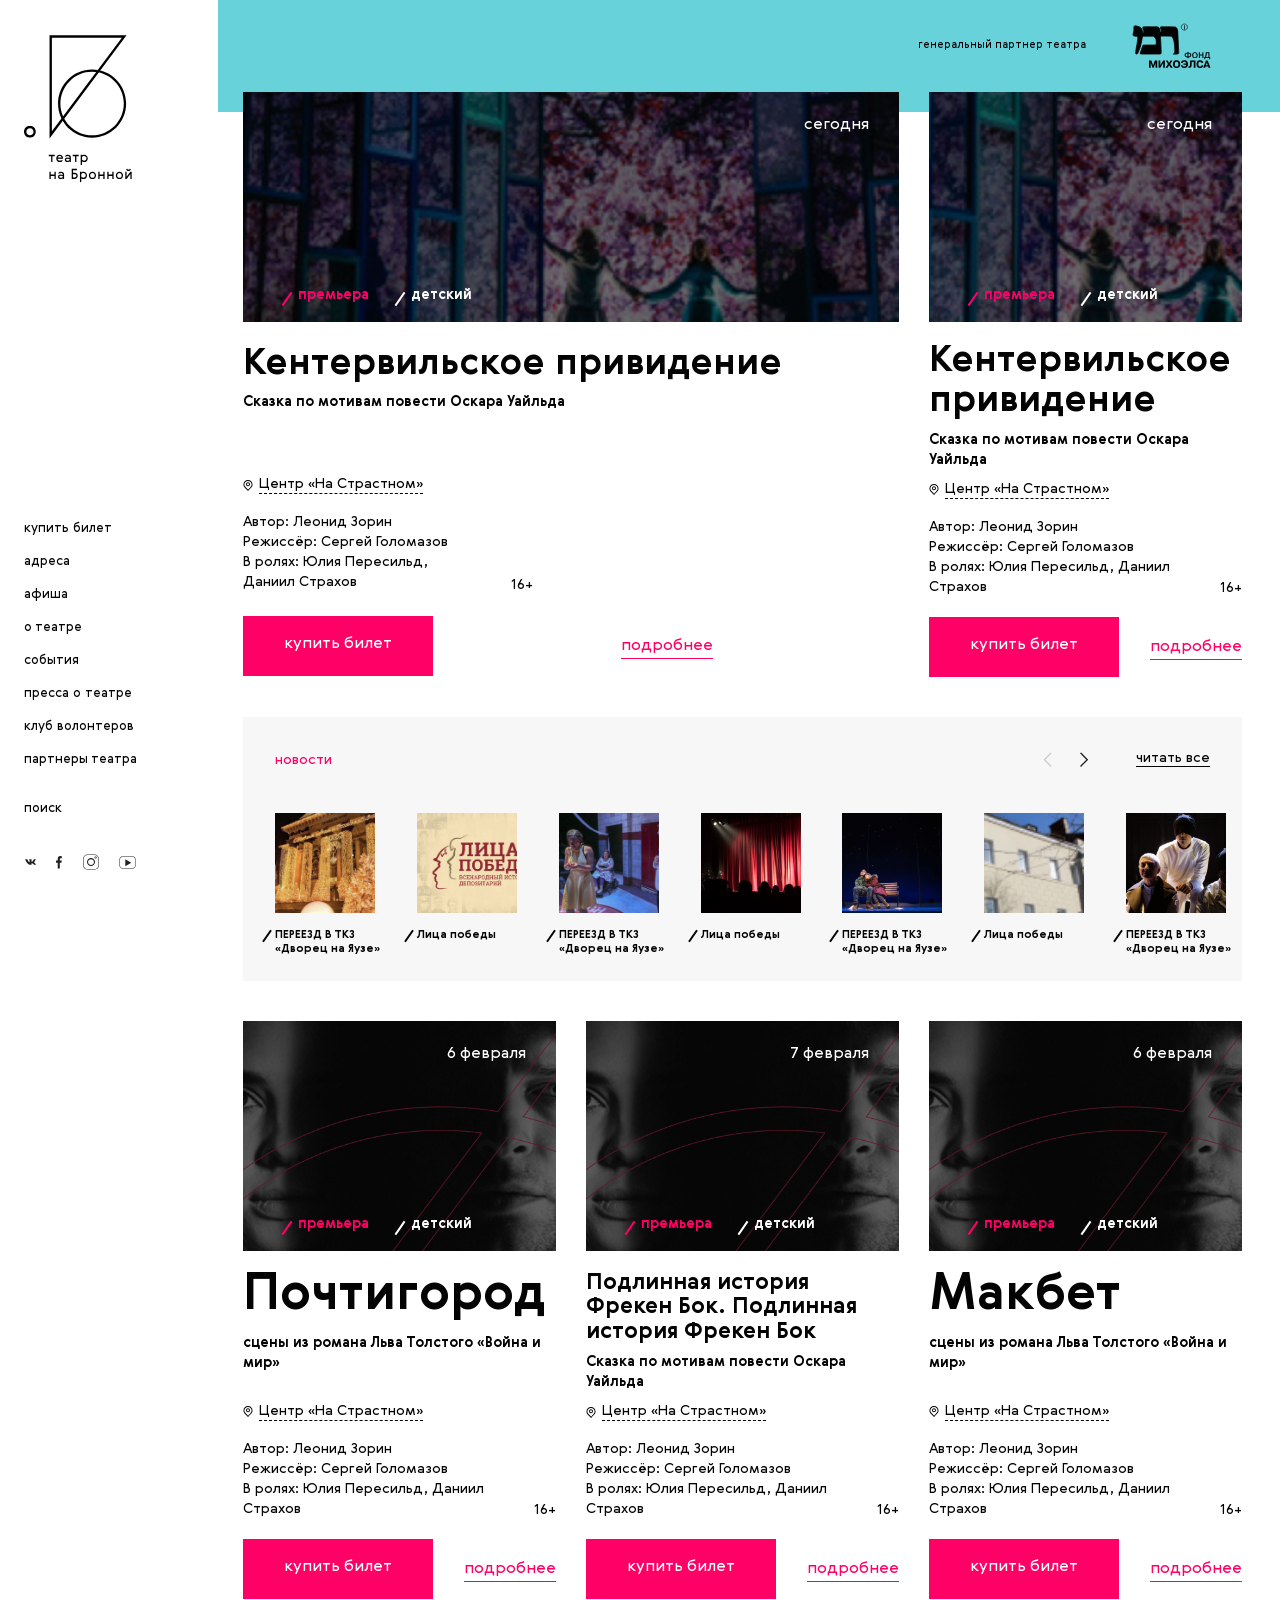
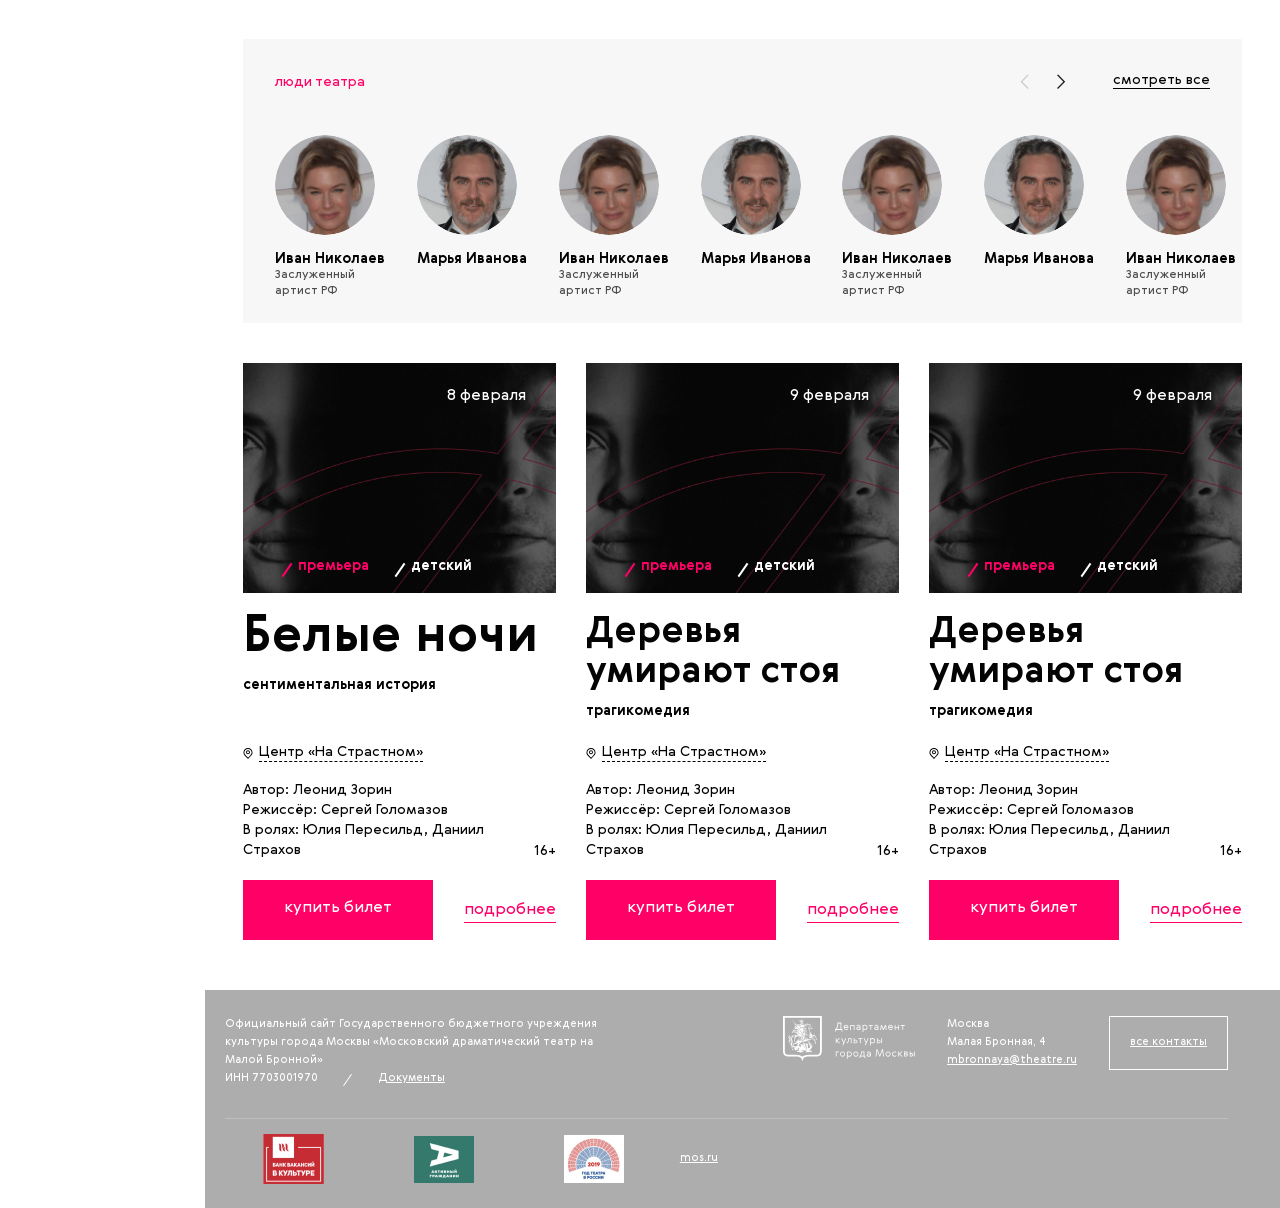
==== commit f0fc3d54: "new main card" ====
--- a/index.html
+++ b/index.html
@@ -1 +1 @@
-<html lang="en"><head><meta charset="UTF-8" /><meta name="viewport" content="width=device-width, initial-scale=1.0" /><title>Театр на Малой Бронной</title><meta name="description" /><meta name="keywords" /><meta http-equiv="X-UA-Compatible" content="ie=edge" /><meta name="format-detection" content="telephone=no" /><meta name="HandheldFriendly" content="true" /><link rel="stylesheet" href="style.css" /></head><body><header class="header"><a href="/" class="logo"><picture class="logo_image"><source srcset="src/img/logo-mobile-main.svg" media="(max-width: 767px)"></source><img src="src/img/logo.svg" /></picture><img src="src/img/logo-mobile-small.svg" class="logo_image__mobile-fixed" /></a><nav class="menu"><div class="menu-toggle"></div><div class="menu_content"><button class="menu_search-icon"></button><img src="src/img/logo-mobile-menu.svg" class="menu_logo" /><div class="search"><div id="search-close" class="search_close"></div><div class="search_fade"></div><div class="search_content"><input type="search" placeholder="поиск" required="true" class="search_input" /><div class="search_results"><a href="spectacle.html" class="search_result">макбет</a><a href="spectacle.html" class="search_result">леди макбет</a><a href="spectacle.html" class="search_result">макбет трагедия</a></div></div></div><a href="/" class="menu_link menu_link__mobile"><span class="menu_link-text">купить билет</span></a><a href="/" class="menu_link menu_link__mobile"><span class="menu_link-text">адреса</span></a><a href="/afisha.html" class="menu_link active"><span class="menu_link-text">афиша</span></a><a href="/about.html" class="menu_link"><span class="menu_link-text">о театре</span></a><a href="/events.html" class="menu_link"><span class="menu_link-text">события</span></a><a href="/press.html" class="menu_link"><span class="menu_link-text">пресса о&nbsp;театре</span></a><a href="/volunteers.html" class="menu_link"><span class="menu_link-text">клуб волонтеров</span></a><a href="/partners.html" class="menu_link"><span class="menu_link-text">партнеры театра</span></a><a href="/search.html" class="menu_link menu_link__indent"><span class="menu_link-text">поиск</span></a><div class="menu_social"><div class="social social__header"><div class="social_links"><a href="#" class="social_link social_link__vk"></a><a href="#" class="social_link social_link__fb"></a><a href="#" class="social_link social_link__insta"></a><a href="#" class="social_link social_link__youtube"></a></div></div></div></div></nav></header><main class="content content__big-indent"><div class="partner"><span class="partner_title">генеральный партнер театра</span><div class="partner_gallery"><div class="gallery"><div class="gallery_items"><div class="gallery_item"><img src="src/img/mihoels.svg" /></div><div class="gallery_item"><img src="src/img/nauka-i-sport.svg" /></div></div></div></div></div><div class="spectacles"><div class="spectacle spectacle__big"><div class="spectacle_gallery"><div class="gallery"><div class="gallery_items"><div class="gallery_item"><a href="spectacle.html" class="spectacle_image-wrapper"><img src="src/img/temp/spectacle-1.jpg" class="spectacle_image" /><span class="spectacle_date">сегодня</span><div class="spectacle_tags"><span class="spectacle_tag spectacle_tag__bright">премьера</span><span class="spectacle_tag">детский</span></div></a></div><div class="gallery_item"><a href="spectacle.html" class="spectacle_image-wrapper"><img src="src/img/temp/spectacle-1.jpg" class="spectacle_image" /><span class="spectacle_date">сегодня</span><div class="spectacle_tags"><span class="spectacle_tag spectacle_tag__bright">премьера</span><span class="spectacle_tag">детский</span></div></a></div><div class="gallery_item"><a href="spectacle.html" class="spectacle_image-wrapper"><img src="src/img/temp/spectacle-1.jpg" class="spectacle_image" /><span class="spectacle_date">сегодня</span><div class="spectacle_tags"><span class="spectacle_tag spectacle_tag__bright">премьера</span><span class="spectacle_tag">детский</span></div></a></div></div></div></div><h2 class="spectacle_title"><a href="/spectacle.html" class="spectacle_title-text">Кентервильское привидение</a></h2><p class="spectacle_description">Сказка по мотивам повести Оскара Уайльда</p><div class="spectacle_info"><div class="spectacle_info-column"><a href="#" class="spectacle_adress">Центр «На Страстном»</a></div><div class="spectacle_info-column"><div class="spectacle_creators"><span class="spectacle_creators-line">Автор: Леонид Зорин</span><span class="spectacle_creators-line">Режиссёр: Сергей Голомазов</span><span class="spectacle_creators-line">В ролях: Юлия Пересильд, Даниил Страхов</span><div class="spectacle_info-rating">16+</div></div></div></div><div class="spectacle_controls"><div class="spectacle_controls-column"><button class="spectacle_button">купить билет</button></div><div class="spectacle_controls-column"><a href="/" class="spectacle_more-info">подробнее</a></div></div></div><div class="partner partner__mobile"><span class="partner_title">генеральный партнер театра</span><div class="partner_gallery"><div class="gallery"><div class="gallery_items"><div class="gallery_item"><img src="src/img/mihoels.svg" /></div><div class="gallery_item"><img src="src/img/nauka-i-sport.svg" /></div></div></div></div></div><div class="spectacle"><div class="spectacle_gallery"><div class="gallery"><div class="gallery_items"><div class="gallery_item"><a href="spectacle.html" class="spectacle_image-wrapper"><img src="src/img/temp/spectacle-1.jpg" class="spectacle_image" /><span class="spectacle_date">сегодня</span><div class="spectacle_tags"><span class="spectacle_tag spectacle_tag__bright">премьера</span><span class="spectacle_tag">детский</span></div></a></div><div class="gallery_item"><a href="spectacle.html" class="spectacle_image-wrapper"><img src="src/img/temp/spectacle-2.jpg" class="spectacle_image" /><span class="spectacle_date">сегодня</span><div class="spectacle_tags"><span class="spectacle_tag">детский</span></div></a></div><div class="gallery_item"><a href="spectacle.html" class="spectacle_image-wrapper"><img src="src/img/temp/spectacle-1.jpg" class="spectacle_image" /><span class="spectacle_date">сегодня</span><div class="spectacle_tags"><span class="spectacle_tag spectacle_tag__bright">премьера</span><span class="spectacle_tag">детский</span></div></a></div></div></div></div><a href="spectacle.html" class="spectacle_header"><h2 class="spectacle_title"><span class="spectacle_title-text">Кентервильское привидение</span></h2><p class="spectacle_description">Сказка по мотивам повести Оскара Уайльда</p></a><div class="spectacle_info"><a href="#" class="spectacle_adress">Центр «На Страстном»</a><div class="spectacle_creators"><span class="spectacle_creators-line">Автор: Леонид Зорин</span><span class="spectacle_creators-line">Режиссёр: Сергей Голомазов</span><span class="spectacle_creators-line">В ролях: Юлия Пересильд, Даниил Страхов</span></div><div class="spectacle_info-rating">16+</div></div><div class="spectacle_controls"><button class="spectacle_button">купить билет</button><a href="/" class="spectacle_more-info">подробнее</a></div></div></div><div class="widget carousel"><div class="widget_header"><span class="widget_title">новости</span><div class="widget_controls"><div class="carousel_controls"><button class="carousel_button carousel_button__prev"></button><button class="carousel_button carousel_button__next"></button></div><a href="#" class="widget_link">читать все</a></div></div><div class="carousel_track"><a href="#" class="carousel_item"><div class="carousel_item-image-wrapper"><img src="src/img/temp/news-1.jpg" class="carousel_item-image" /></div><span class="carousel_item-title carousel_item-title__decorated">ПЕРЕЕЗД В ТКЗ «Дворец на Яузе»</span></a><a href="#" class="carousel_item"><div class="carousel_item-image-wrapper"><img src="src/img/temp/news-2.jpg" class="carousel_item-image" /></div><span class="carousel_item-title carousel_item-title__decorated">Лица победы</span></a><a href="#" class="carousel_item"><div class="carousel_item-image-wrapper"><img src="src/img/temp/news-3.jpg" class="carousel_item-image" /></div><span class="carousel_item-title carousel_item-title__decorated">ПЕРЕЕЗД В ТКЗ «Дворец на Яузе»</span></a><a href="#" class="carousel_item"><div class="carousel_item-image-wrapper"><img src="src/img/temp/news-4.jpg" class="carousel_item-image" /></div><span class="carousel_item-title carousel_item-title__decorated">Лица победы</span></a><a href="#" class="carousel_item"><div class="carousel_item-image-wrapper"><img src="src/img/temp/news-5.jpg" class="carousel_item-image" /></div><span class="carousel_item-title carousel_item-title__decorated">ПЕРЕЕЗД В ТКЗ «Дворец на Яузе»</span></a><a href="#" class="carousel_item"><div class="carousel_item-image-wrapper"><img src="src/img/temp/news-6.jpg" class="carousel_item-image" /></div><span class="carousel_item-title carousel_item-title__decorated">Лица победы</span></a><a href="#" class="carousel_item"><div class="carousel_item-image-wrapper"><img src="src/img/temp/news-7.jpg" class="carousel_item-image" /></div><span class="carousel_item-title carousel_item-title__decorated">ПЕРЕЕЗД В ТКЗ «Дворец на Яузе»</span></a><a href="#" class="carousel_item"><div class="carousel_item-image-wrapper"><img src="src/img/temp/news-5.jpg" class="carousel_item-image" /></div><span class="carousel_item-title carousel_item-title__decorated">Лица победы</span></a><a href="#" class="carousel_item"><div class="carousel_item-image-wrapper"><img src="src/img/temp/news-1.jpg" class="carousel_item-image" /></div><span class="carousel_item-title carousel_item-title__decorated">ПЕРЕЕЗД В ТКЗ «Дворец на Яузе»</span></a><a href="#" class="carousel_item"><div class="carousel_item-image-wrapper"><img src="src/img/temp/news-2.jpg" class="carousel_item-image" /></div><span class="carousel_item-title carousel_item-title__decorated">Лица победы</span></a><a href="#" class="carousel_item"><div class="carousel_item-image-wrapper"><img src="src/img/temp/news-3.jpg" class="carousel_item-image" /></div><span class="carousel_item-title carousel_item-title__decorated">ПЕРЕЕЗД В ТКЗ «Дворец на Яузе»</span></a><a href="#" class="carousel_item"><div class="carousel_item-image-wrapper"><img src="src/img/temp/news-4.jpg" class="carousel_item-image" /></div><span class="carousel_item-title carousel_item-title__decorated">Лица победы</span></a><a href="#" class="carousel_item"><div class="carousel_item-image-wrapper"><img src="src/img/temp/news-5.jpg" class="carousel_item-image" /></div><span class="carousel_item-title carousel_item-title__decorated">ПЕРЕЕЗД В ТКЗ «Дворец на Яузе»</span></a><a href="#" class="carousel_item"><div class="carousel_item-image-wrapper"><img src="src/img/temp/news-6.jpg" class="carousel_item-image" /></div><span class="carousel_item-title carousel_item-title__decorated">Лица победы</span></a><a href="#" class="carousel_item"><div class="carousel_item-image-wrapper"><img src="src/img/temp/news-7.jpg" class="carousel_item-image" /></div><span class="carousel_item-title carousel_item-title__decorated">ПЕРЕЕЗД В ТКЗ «Дворец на Яузе»</span></a><a href="#" class="carousel_item"><div class="carousel_item-image-wrapper"><img src="src/img/temp/news-5.jpg" class="carousel_item-image" /></div><span class="carousel_item-title carousel_item-title__decorated">Лица победы</span></a></div></div><div class="spectacles"><div class="spectacle"><a href="spectacle.html" class="spectacle_image-wrapper"><div class="spectacle_tags"><span class="spectacle_tag spectacle_tag__bright">премьера</span><span class="spectacle_tag">детский</span></div><img src="src/img/temp/spectacle-2.jpg" class="spectacle_image" /><span class="spectacle_date">6 февраля</span></a><a href="spectacle.html" class="spectacle_header"><h2 class="spectacle_title"><span class="spectacle_title-text">Почтигород</span></h2><p class="spectacle_description">сцены из романа Льва Толстого «Война и мир»</p></a><div class="spectacle_info"><a href="#" class="spectacle_adress">Центр «На Страстном»</a><div class="spectacle_creators"><span class="spectacle_creators-line">Автор: Леонид Зорин</span><span class="spectacle_creators-line">Режиссёр: Сергей Голомазов</span><span class="spectacle_creators-line">В ролях: Юлия Пересильд, Даниил Страхов</span><div class="spectacle_info-rating">16+</div></div></div><div class="spectacle_controls"><button class="spectacle_button">купить билет</button><a href="/" class="spectacle_more-info">подробнее</a></div></div><div class="spectacle"><a href="spectacle.html" class="spectacle_image-wrapper"><div class="spectacle_tags"><span class="spectacle_tag spectacle_tag__bright">премьера</span><span class="spectacle_tag">детский</span></div><img src="src/img/temp/spectacle-2.jpg" class="spectacle_image" /><span class="spectacle_date">7 февраля</span></a><a href="spectacle.html" class="spectacle_header"><h2 class="spectacle_title"><span class="spectacle_title-text">Подлинная история Фрекен Бок. Подлинная история Фрекен Бок</span></h2><p class="spectacle_description">Сказка по мотивам повести  Оскара Уайльда</p></a><div class="spectacle_info"><a href="#" class="spectacle_adress">Центр «На Страстном»</a><div class="spectacle_creators"><span class="spectacle_creators-line">Автор: Леонид Зорин</span><span class="spectacle_creators-line">Режиссёр: Сергей Голомазов</span><span class="spectacle_creators-line">В ролях: Юлия Пересильд, Даниил Страхов</span><div class="spectacle_info-rating">16+</div></div></div><div class="spectacle_controls"><button class="spectacle_button">купить билет</button><a href="/" class="spectacle_more-info">подробнее</a></div></div><div class="spectacle"><a href="spectacle.html" class="spectacle_image-wrapper"><div class="spectacle_tags"><span class="spectacle_tag spectacle_tag__bright">премьера</span><span class="spectacle_tag">детский</span></div><img src="src/img/temp/spectacle-2.jpg" class="spectacle_image" /><span class="spectacle_date">6 февраля</span></a><a href="spectacle.html" class="spectacle_header"><h2 class="spectacle_title"><span class="spectacle_title-text">Макбет</span></h2><p class="spectacle_description">сцены из романа Льва Толстого «Война и мир»</p></a><div class="spectacle_info"><a href="#" class="spectacle_adress">Центр «На Страстном»</a><div class="spectacle_creators"><span class="spectacle_creators-line">Автор: Леонид Зорин</span><span class="spectacle_creators-line">Режиссёр: Сергей Голомазов</span><span class="spectacle_creators-line">В ролях: Юлия Пересильд, Даниил Страхов</span><div class="spectacle_info-rating">16+</div></div></div><div class="spectacle_controls"><button class="spectacle_button">купить билет</button><a href="/" class="spectacle_more-info">подробнее</a></div></div></div><div class="widget carousel"><div class="widget_header"><span class="widget_title">люди театра</span><div class="widget_controls"><div class="carousel_controls"><button class="carousel_button carousel_button__prev"></button><button class="carousel_button carousel_button__next"></button></div><a href="#" class="widget_link">смотреть все</a></div></div><div class="carousel_track"><a href="#" class="carousel_item"><div class="carousel_item-image-wrapper carousel_item-image-wrapper__rounded"><img src="src/img/temp/people-1.jpg" class="carousel_item-image" /></div><span class="carousel_item-title">Иван Николаев</span><span class="carousel_item-subtitle">Заслуженный артист РФ</span></a><a href="#" class="carousel_item"><div class="carousel_item-image-wrapper carousel_item-image-wrapper__rounded"><img src="src/img/temp/people-2.jpg" class="carousel_item-image" /></div><span class="carousel_item-title">Марья Иванова</span></a><a href="#" class="carousel_item"><div class="carousel_item-image-wrapper carousel_item-image-wrapper__rounded"><img src="src/img/temp/people-1.jpg" class="carousel_item-image" /></div><span class="carousel_item-title">Иван Николаев</span><span class="carousel_item-subtitle">Заслуженный артист РФ</span></a><a href="#" class="carousel_item"><div class="carousel_item-image-wrapper carousel_item-image-wrapper__rounded"><img src="src/img/temp/people-2.jpg" class="carousel_item-image" /></div><span class="carousel_item-title">Марья Иванова</span></a><a href="#" class="carousel_item"><div class="carousel_item-image-wrapper carousel_item-image-wrapper__rounded"><img src="src/img/temp/people-1.jpg" class="carousel_item-image" /></div><span class="carousel_item-title">Иван Николаев</span><span class="carousel_item-subtitle">Заслуженный артист РФ</span></a><a href="#" class="carousel_item"><div class="carousel_item-image-wrapper carousel_item-image-wrapper__rounded"><img src="src/img/temp/people-2.jpg" class="carousel_item-image" /></div><span class="carousel_item-title">Марья Иванова</span></a><a href="#" class="carousel_item"><div class="carousel_item-image-wrapper carousel_item-image-wrapper__rounded"><img src="src/img/temp/people-1.jpg" class="carousel_item-image" /></div><span class="carousel_item-title">Иван Николаев</span><span class="carousel_item-subtitle">Заслуженный артист РФ</span></a><a href="#" class="carousel_item"><div class="carousel_item-image-wrapper carousel_item-image-wrapper__rounded"><img src="src/img/temp/people-2.jpg" class="carousel_item-image" /></div><span class="carousel_item-title">Марья Иванова</span></a><a href="#" class="carousel_item"><div class="carousel_item-image-wrapper carousel_item-image-wrapper__rounded"><img src="src/img/temp/people-1.jpg" class="carousel_item-image" /></div><span class="carousel_item-title">Марья Иванова</span></a><a href="#" class="carousel_item"><div class="carousel_item-image-wrapper carousel_item-image-wrapper__rounded"><img src="src/img/temp/people-2.jpg" class="carousel_item-image" /></div><span class="carousel_item-title">Иван Николаев</span><span class="carousel_item-subtitle">Заслуженный артист РФ</span></a><a href="#" class="carousel_item"><div class="carousel_item-image-wrapper carousel_item-image-wrapper__rounded"><img src="src/img/temp/people-1.jpg" class="carousel_item-image" /></div><span class="carousel_item-title">Марья Иванова</span></a><a href="#" class="carousel_item"><div class="carousel_item-image-wrapper carousel_item-image-wrapper__rounded"><img src="src/img/temp/people-2.jpg" class="carousel_item-image" /></div><span class="carousel_item-title">Иван Николаев</span><span class="carousel_item-subtitle">Заслуженный артист РФ</span></a><a href="#" class="carousel_item"><div class="carousel_item-image-wrapper carousel_item-image-wrapper__rounded"><img src="src/img/temp/people-1.jpg" class="carousel_item-image" /></div><span class="carousel_item-title">Марья Иванова</span></a></div></div><div class="spectacles"><div class="spectacle"><a href="spectacle.html" class="spectacle_image-wrapper"><div class="spectacle_tags"><span class="spectacle_tag spectacle_tag__bright">премьера</span><span class="spectacle_tag">детский</span></div><img src="src/img/temp/spectacle-2.jpg" class="spectacle_image" /><span class="spectacle_date">8 февраля</span></a><a href="spectacle.html" class="spectacle_header"><h2 class="spectacle_title"><span class="spectacle_title-text">Белые ночи</span></h2><p class="spectacle_description">сентиментальная история</p></a><div class="spectacle_info"><a href="#" class="spectacle_adress">Центр «На Страстном»</a><div class="spectacle_creators"><span class="spectacle_creators-line">Автор: Леонид Зорин</span><span class="spectacle_creators-line">Режиссёр: Сергей Голомазов</span><span class="spectacle_creators-line">В ролях: Юлия Пересильд, Даниил Страхов</span><div class="spectacle_info-rating">16+</div></div></div><div class="spectacle_controls"><button class="spectacle_button">купить билет</button><a href="/" class="spectacle_more-info">подробнее</a></div></div><div class="spectacle"><a href="spectacle.html" class="spectacle_image-wrapper"><div class="spectacle_tags"><span class="spectacle_tag spectacle_tag__bright">премьера</span><span class="spectacle_tag">детский</span></div><img src="src/img/temp/spectacle-2.jpg" class="spectacle_image" /><span class="spectacle_date">9 февраля</span></a><a href="spectacle.html" class="spectacle_header"><h2 class="spectacle_title"><span class="spectacle_title-text">Деревья умирают стоя</span></h2><p class="spectacle_description">трагикомедия</p></a><div class="spectacle_info"><a href="#" class="spectacle_adress">Центр «На Страстном»</a><div class="spectacle_creators"><span class="spectacle_creators-line">Автор: Леонид Зорин</span><span class="spectacle_creators-line">Режиссёр: Сергей Голомазов</span><span class="spectacle_creators-line">В ролях: Юлия Пересильд, Даниил Страхов</span><div class="spectacle_info-rating">16+</div></div></div><div class="spectacle_controls"><button class="spectacle_button">купить билет</button><a href="/" class="spectacle_more-info">подробнее</a></div></div><div class="spectacle"><a href="spectacle.html" class="spectacle_image-wrapper"><div class="spectacle_tags"><span class="spectacle_tag spectacle_tag__bright">премьера</span><span class="spectacle_tag">детский</span></div><img src="src/img/temp/spectacle-2.jpg" class="spectacle_image" /><span class="spectacle_date">9 февраля</span></a><a href="spectacle.html" class="spectacle_header"><h2 class="spectacle_title"><span class="spectacle_title-text">Деревья умирают стоя</span></h2><p class="spectacle_description">трагикомедия</p></a><div class="spectacle_info"><a href="#" class="spectacle_adress">Центр «На Страстном»</a><div class="spectacle_creators"><span class="spectacle_creators-line">Автор: Леонид Зорин</span><span class="spectacle_creators-line">Режиссёр: Сергей Голомазов</span><span class="spectacle_creators-line">В ролях: Юлия Пересильд, Даниил Страхов</span><div class="spectacle_info-rating">16+</div></div></div><div class="spectacle_controls"><button class="spectacle_button">купить билет</button><a href="/" class="spectacle_more-info">подробнее</a></div></div></div></main><footer class="footer"><div class="footer_mobile"><div class="social"><span class="social_title">следите за нами в соцсетях</span><div class="social_links"><a href="#" class="social_link social_link__vk"></a><a href="#" class="social_link social_link__fb"></a><a href="#" class="social_link social_link__insta"></a><a href="#" class="social_link social_link__youtube"></a></div></div><div class="footer_menu"><a href="afisha.html" class="footer_menu-link">афиша</a><a href="/about.html" class="footer_menu-link">адреса</a><a href="#" class="footer_menu-link">купить билет</a><a href="#" class="footer_menu-link">схема зала</a><span class="footer_menu-link footer_menu-link__disabled">фотобанк</span><a href="volunteers.html" class="footer_menu-link">клуб волонтеров</a><a href="/partners.html" class="footer_menu-link">партнеры театра</a><a href="#" class="footer_menu-link">контакты</a></div></div><div class="footer_content"><div class="footer_columns"><div class="footer_column footer_column__flex"><img src="src/img/dkm.svg" class="footer_logo" /><div class="footer_contacts"><div class="footer_adress"><span>Москва</span><span>Малая Бронная, 4</span><a href="mailto:mbronnaya@theatre.ru">mbronnaya@theatre.ru</a></div><a class="footer_contacts-button">все контакты</a></div></div><div class="footer_column"><p class="footer_description">Официальный сайт Государственного бюджетного учреждения культуры города Москвы  «Московский драматический театр на Малой Бронной»</p><div class="footer_documents"><span class="footer_inn">ИНН 7703001970</span><a href="#" class="footer_documents-link">Документы</a></div></div></div><div class="footer_bottom"><img src="src/img/bank-of-vacancies.jpg" class="footer_bottom-image" /><img src="src/img/active-citizen.jpg" class="footer_bottom-image" /><img src="src/img/year-of-theatre.jpg" class="footer_bottom-image" /><a href="#" class="footer_outer-link">mos.ru</a></div></div></footer><div class="fade"><div class="popup"><button class="popup_close"></button><div class="popup_content"><p class="popup_title">ТКЗ «Дворец на Яузе»</p><div class="place"><div class="place_adress"><div class="place_metro">Электрозаводская Площадь Журавлева, 1</div><button class="place_scheme-button">посмотреть схему&nbsp;зала</button></div><div class="place_map-holder"><div style="position:relative;overflow:hidden;"><a href="https://yandex.by/maps/213/moscow/?utm_medium=mapframe&amp;utm_source=maps" style="color:#eee;font-size:12px;position:absolute;top:0px;">Москва</a><a href="https://yandex.by/maps/213/moscow/house/ploshchad_zhuravlyova_10/Z04YcQdkTEYPQFtvfXt5cn5rYg==/?ll=37.704749%2C55.783214&amp;utm_medium=mapframe&amp;utm_source=maps&amp;z=18.2" style="color:#eee;font-size:12px;position:absolute;top:14px;">Площадь Журавлёва, 10 — Яндекс.Карты</a><iframe src="https://yandex.by/map-widget/v1/-/C8sMQWlE" width="560" height="400" frameborder="0" allowfullscreen="true" style="position:relative;"></iframe></div><div class="place_map-buttons"><button class="place_map-button">открыть в Google Maps<div class="place_map-button-border"></div></button><button class="place_map-button">открыть в Яндекс.Картах<div class="place_map-button-border"></div></button></div></div></div><a href="#" class="popup_print-link">версия для печати</a></div></div></div><script src="src/js/tiny-slider.min.js"></script><script src="src/js/main.js"></script></body></html>+<html lang="en"><head><meta charset="UTF-8" /><meta name="viewport" content="width=device-width, initial-scale=1.0" /><title>Театр на Малой Бронной</title><meta name="description" /><meta name="keywords" /><meta http-equiv="X-UA-Compatible" content="ie=edge" /><meta name="format-detection" content="telephone=no" /><meta name="HandheldFriendly" content="true" /><link rel="stylesheet" href="style.css" /></head><body><header class="header"><a href="/" class="logo"><picture class="logo_image"><source srcset="src/img/logo-mobile-main.svg" media="(max-width: 767px)"></source><img src="src/img/logo.svg" /></picture><img src="src/img/logo-mobile-small.svg" class="logo_image__mobile-fixed" /></a><nav class="menu"><div class="menu-toggle"></div><div class="menu_content"><button class="menu_search-icon"></button><img src="src/img/logo-mobile-menu.svg" class="menu_logo" /><div class="search"><div id="search-close" class="search_close"></div><div class="search_fade"></div><div class="search_content"><input type="search" placeholder="поиск" required="true" class="search_input" /><div class="search_results"><a href="spectacle.html" class="search_result">макбет</a><a href="spectacle.html" class="search_result">леди макбет</a><a href="spectacle.html" class="search_result">макбет трагедия</a></div></div></div><a href="/" class="menu_link menu_link__mobile"><span class="menu_link-text">купить билет</span></a><a href="/" class="menu_link menu_link__mobile"><span class="menu_link-text">адреса</span></a><a href="/afisha.html" class="menu_link active"><span class="menu_link-text">афиша</span></a><a href="/about.html" class="menu_link"><span class="menu_link-text">о театре</span></a><a href="/events.html" class="menu_link"><span class="menu_link-text">события</span></a><a href="/press.html" class="menu_link"><span class="menu_link-text">пресса о&nbsp;театре</span></a><a href="/volunteers.html" class="menu_link"><span class="menu_link-text">клуб волонтеров</span></a><a href="/partners.html" class="menu_link"><span class="menu_link-text">партнеры театра</span></a><a href="/search.html" class="menu_link menu_link__indent"><span class="menu_link-text">поиск</span></a><div class="menu_social"><div class="social social__header"><div class="social_links"><a href="#" class="social_link social_link__vk"></a><a href="#" class="social_link social_link__fb"></a><a href="#" class="social_link social_link__insta"></a><a href="#" class="social_link social_link__youtube"></a></div></div></div></div></nav></header><main class="content content__big-indent"><div class="partner"><span class="partner_title">генеральный партнер театра</span><div class="partner_gallery"><div class="gallery"><div class="gallery_items"><div class="gallery_item"><img src="src/img/mihoels.svg" /></div><div class="gallery_item"><img src="src/img/nauka-i-sport.svg" /></div></div></div></div></div><div class="spectacles"><div class="spectacle spectacle__big"><div class="spectacle_gallery"><div class="gallery"><div class="gallery_items"><div class="gallery_item"><a href="spectacle.html" class="spectacle_image-wrapper"><img src="src/img/temp/spectacle-1.jpg" class="spectacle_image" /><span class="spectacle_date">сегодня</span><div class="spectacle_tags"><span class="spectacle_tag spectacle_tag__bright">премьера</span><span class="spectacle_tag">детский</span></div></a></div><div class="gallery_item"><a href="spectacle.html" class="spectacle_image-wrapper"><img src="src/img/temp/spectacle-2.jpg" class="spectacle_image" /><span class="spectacle_date">сегодня</span><div class="spectacle_tags"><span class="spectacle_tag">детский</span></div></a></div><div class="gallery_item"><a href="spectacle.html" class="spectacle_image-wrapper"><img src="src/img/temp/spectacle-1.jpg" class="spectacle_image" /><span class="spectacle_date">сегодня</span><div class="spectacle_tags"><span class="spectacle_tag spectacle_tag__bright">премьера</span><span class="spectacle_tag">детский</span></div></a></div></div></div></div><a href="spectacle.html" class="spectacle_header"><h2 class="spectacle_title"><span class="spectacle_title-text">Кентервильское привидение</span></h2><p class="spectacle_description">Сказка по мотивам повести Оскара Уайльда</p></a><div class="spectacle_info"><a href="#" class="spectacle_adress">Центр «На Страстном»</a><div class="spectacle_creators"><span class="spectacle_creators-line">Автор: Леонид Зорин</span><span class="spectacle_creators-line">Режиссёр: Сергей Голомазов</span><span class="spectacle_creators-line">В ролях: Юлия Пересильд, Даниил Страхов</span></div><div class="spectacle_info-rating">16+</div></div><div class="spectacle_controls"><button class="spectacle_button">купить билет</button><a href="/" class="spectacle_more-info">подробнее</a></div></div><div class="spectacle"><div class="spectacle_gallery"><div class="gallery"><div class="gallery_items"><div class="gallery_item"><a href="spectacle.html" class="spectacle_image-wrapper"><img src="src/img/temp/spectacle-1.jpg" class="spectacle_image" /><span class="spectacle_date">сегодня</span><div class="spectacle_tags"><span class="spectacle_tag spectacle_tag__bright">премьера</span><span class="spectacle_tag">детский</span></div></a></div><div class="gallery_item"><a href="spectacle.html" class="spectacle_image-wrapper"><img src="src/img/temp/spectacle-2.jpg" class="spectacle_image" /><span class="spectacle_date">сегодня</span><div class="spectacle_tags"><span class="spectacle_tag">детский</span></div></a></div><div class="gallery_item"><a href="spectacle.html" class="spectacle_image-wrapper"><img src="src/img/temp/spectacle-1.jpg" class="spectacle_image" /><span class="spectacle_date">сегодня</span><div class="spectacle_tags"><span class="spectacle_tag spectacle_tag__bright">премьера</span><span class="spectacle_tag">детский</span></div></a></div></div></div></div><a href="spectacle.html" class="spectacle_header"><h2 class="spectacle_title"><span class="spectacle_title-text">Кентервильское привидение</span></h2><p class="spectacle_description">Сказка по мотивам повести Оскара Уайльда</p></a><div class="spectacle_info"><a href="#" class="spectacle_adress">Центр «На Страстном»</a><div class="spectacle_creators"><span class="spectacle_creators-line">Автор: Леонид Зорин</span><span class="spectacle_creators-line">Режиссёр: Сергей Голомазов</span><span class="spectacle_creators-line">В ролях: Юлия Пересильд, Даниил Страхов</span></div><div class="spectacle_info-rating">16+</div></div><div class="spectacle_controls"><button class="spectacle_button">купить билет</button><a href="/" class="spectacle_more-info">подробнее</a></div></div></div><div class="widget carousel"><div class="widget_header"><span class="widget_title">новости</span><div class="widget_controls"><div class="carousel_controls"><button class="carousel_button carousel_button__prev"></button><button class="carousel_button carousel_button__next"></button></div><a href="#" class="widget_link">читать все</a></div></div><div class="carousel_track"><a href="#" class="carousel_item"><div class="carousel_item-image-wrapper"><img src="src/img/temp/news-1.jpg" class="carousel_item-image" /></div><span class="carousel_item-title carousel_item-title__decorated">ПЕРЕЕЗД В ТКЗ «Дворец на Яузе»</span></a><a href="#" class="carousel_item"><div class="carousel_item-image-wrapper"><img src="src/img/temp/news-2.jpg" class="carousel_item-image" /></div><span class="carousel_item-title carousel_item-title__decorated">Лица победы</span></a><a href="#" class="carousel_item"><div class="carousel_item-image-wrapper"><img src="src/img/temp/news-3.jpg" class="carousel_item-image" /></div><span class="carousel_item-title carousel_item-title__decorated">ПЕРЕЕЗД В ТКЗ «Дворец на Яузе»</span></a><a href="#" class="carousel_item"><div class="carousel_item-image-wrapper"><img src="src/img/temp/news-4.jpg" class="carousel_item-image" /></div><span class="carousel_item-title carousel_item-title__decorated">Лица победы</span></a><a href="#" class="carousel_item"><div class="carousel_item-image-wrapper"><img src="src/img/temp/news-5.jpg" class="carousel_item-image" /></div><span class="carousel_item-title carousel_item-title__decorated">ПЕРЕЕЗД В ТКЗ «Дворец на Яузе»</span></a><a href="#" class="carousel_item"><div class="carousel_item-image-wrapper"><img src="src/img/temp/news-6.jpg" class="carousel_item-image" /></div><span class="carousel_item-title carousel_item-title__decorated">Лица победы</span></a><a href="#" class="carousel_item"><div class="carousel_item-image-wrapper"><img src="src/img/temp/news-7.jpg" class="carousel_item-image" /></div><span class="carousel_item-title carousel_item-title__decorated">ПЕРЕЕЗД В ТКЗ «Дворец на Яузе»</span></a><a href="#" class="carousel_item"><div class="carousel_item-image-wrapper"><img src="src/img/temp/news-5.jpg" class="carousel_item-image" /></div><span class="carousel_item-title carousel_item-title__decorated">Лица победы</span></a><a href="#" class="carousel_item"><div class="carousel_item-image-wrapper"><img src="src/img/temp/news-1.jpg" class="carousel_item-image" /></div><span class="carousel_item-title carousel_item-title__decorated">ПЕРЕЕЗД В ТКЗ «Дворец на Яузе»</span></a><a href="#" class="carousel_item"><div class="carousel_item-image-wrapper"><img src="src/img/temp/news-2.jpg" class="carousel_item-image" /></div><span class="carousel_item-title carousel_item-title__decorated">Лица победы</span></a><a href="#" class="carousel_item"><div class="carousel_item-image-wrapper"><img src="src/img/temp/news-3.jpg" class="carousel_item-image" /></div><span class="carousel_item-title carousel_item-title__decorated">ПЕРЕЕЗД В ТКЗ «Дворец на Яузе»</span></a><a href="#" class="carousel_item"><div class="carousel_item-image-wrapper"><img src="src/img/temp/news-4.jpg" class="carousel_item-image" /></div><span class="carousel_item-title carousel_item-title__decorated">Лица победы</span></a><a href="#" class="carousel_item"><div class="carousel_item-image-wrapper"><img src="src/img/temp/news-5.jpg" class="carousel_item-image" /></div><span class="carousel_item-title carousel_item-title__decorated">ПЕРЕЕЗД В ТКЗ «Дворец на Яузе»</span></a><a href="#" class="carousel_item"><div class="carousel_item-image-wrapper"><img src="src/img/temp/news-6.jpg" class="carousel_item-image" /></div><span class="carousel_item-title carousel_item-title__decorated">Лица победы</span></a><a href="#" class="carousel_item"><div class="carousel_item-image-wrapper"><img src="src/img/temp/news-7.jpg" class="carousel_item-image" /></div><span class="carousel_item-title carousel_item-title__decorated">ПЕРЕЕЗД В ТКЗ «Дворец на Яузе»</span></a><a href="#" class="carousel_item"><div class="carousel_item-image-wrapper"><img src="src/img/temp/news-5.jpg" class="carousel_item-image" /></div><span class="carousel_item-title carousel_item-title__decorated">Лица победы</span></a></div></div><div class="spectacles"><div class="spectacle"><a href="spectacle.html" class="spectacle_image-wrapper"><div class="spectacle_tags"><span class="spectacle_tag spectacle_tag__bright">премьера</span><span class="spectacle_tag">детский</span></div><img src="src/img/temp/spectacle-2.jpg" class="spectacle_image" /><span class="spectacle_date">6 февраля</span></a><a href="spectacle.html" class="spectacle_header"><h2 class="spectacle_title"><span class="spectacle_title-text">Почтигород</span></h2><p class="spectacle_description">сцены из романа Льва Толстого «Война и мир»</p></a><div class="spectacle_info"><a href="#" class="spectacle_adress">Центр «На Страстном»</a><div class="spectacle_creators"><span class="spectacle_creators-line">Автор: Леонид Зорин</span><span class="spectacle_creators-line">Режиссёр: Сергей Голомазов</span><span class="spectacle_creators-line">В ролях: Юлия Пересильд, Даниил Страхов</span><div class="spectacle_info-rating">16+</div></div></div><div class="spectacle_controls"><button class="spectacle_button">купить билет</button><a href="/" class="spectacle_more-info">подробнее</a></div></div><div class="spectacle"><a href="spectacle.html" class="spectacle_image-wrapper"><div class="spectacle_tags"><span class="spectacle_tag spectacle_tag__bright">премьера</span><span class="spectacle_tag">детский</span></div><img src="src/img/temp/spectacle-2.jpg" class="spectacle_image" /><span class="spectacle_date">7 февраля</span></a><a href="spectacle.html" class="spectacle_header"><h2 class="spectacle_title"><span class="spectacle_title-text">Подлинная история Фрекен Бок. Подлинная история Фрекен Бок</span></h2><p class="spectacle_description">Сказка по мотивам повести  Оскара Уайльда</p></a><div class="spectacle_info"><a href="#" class="spectacle_adress">Центр «На Страстном»</a><div class="spectacle_creators"><span class="spectacle_creators-line">Автор: Леонид Зорин</span><span class="spectacle_creators-line">Режиссёр: Сергей Голомазов</span><span class="spectacle_creators-line">В ролях: Юлия Пересильд, Даниил Страхов</span><div class="spectacle_info-rating">16+</div></div></div><div class="spectacle_controls"><button class="spectacle_button">купить билет</button><a href="/" class="spectacle_more-info">подробнее</a></div></div><div class="spectacle"><a href="spectacle.html" class="spectacle_image-wrapper"><div class="spectacle_tags"><span class="spectacle_tag spectacle_tag__bright">премьера</span><span class="spectacle_tag">детский</span></div><img src="src/img/temp/spectacle-2.jpg" class="spectacle_image" /><span class="spectacle_date">6 февраля</span></a><a href="spectacle.html" class="spectacle_header"><h2 class="spectacle_title"><span class="spectacle_title-text">Макбет</span></h2><p class="spectacle_description">сцены из романа Льва Толстого «Война и мир»</p></a><div class="spectacle_info"><a href="#" class="spectacle_adress">Центр «На Страстном»</a><div class="spectacle_creators"><span class="spectacle_creators-line">Автор: Леонид Зорин</span><span class="spectacle_creators-line">Режиссёр: Сергей Голомазов</span><span class="spectacle_creators-line">В ролях: Юлия Пересильд, Даниил Страхов</span><div class="spectacle_info-rating">16+</div></div></div><div class="spectacle_controls"><button class="spectacle_button">купить билет</button><a href="/" class="spectacle_more-info">подробнее</a></div></div></div><div class="widget carousel"><div class="widget_header"><span class="widget_title">люди театра</span><div class="widget_controls"><div class="carousel_controls"><button class="carousel_button carousel_button__prev"></button><button class="carousel_button carousel_button__next"></button></div><a href="#" class="widget_link">смотреть все</a></div></div><div class="carousel_track"><a href="#" class="carousel_item"><div class="carousel_item-image-wrapper carousel_item-image-wrapper__rounded"><img src="src/img/temp/people-1.jpg" class="carousel_item-image" /></div><span class="carousel_item-title">Иван Николаев</span><span class="carousel_item-subtitle">Заслуженный артист РФ</span></a><a href="#" class="carousel_item"><div class="carousel_item-image-wrapper carousel_item-image-wrapper__rounded"><img src="src/img/temp/people-2.jpg" class="carousel_item-image" /></div><span class="carousel_item-title">Марья Иванова</span></a><a href="#" class="carousel_item"><div class="carousel_item-image-wrapper carousel_item-image-wrapper__rounded"><img src="src/img/temp/people-1.jpg" class="carousel_item-image" /></div><span class="carousel_item-title">Иван Николаев</span><span class="carousel_item-subtitle">Заслуженный артист РФ</span></a><a href="#" class="carousel_item"><div class="carousel_item-image-wrapper carousel_item-image-wrapper__rounded"><img src="src/img/temp/people-2.jpg" class="carousel_item-image" /></div><span class="carousel_item-title">Марья Иванова</span></a><a href="#" class="carousel_item"><div class="carousel_item-image-wrapper carousel_item-image-wrapper__rounded"><img src="src/img/temp/people-1.jpg" class="carousel_item-image" /></div><span class="carousel_item-title">Иван Николаев</span><span class="carousel_item-subtitle">Заслуженный артист РФ</span></a><a href="#" class="carousel_item"><div class="carousel_item-image-wrapper carousel_item-image-wrapper__rounded"><img src="src/img/temp/people-2.jpg" class="carousel_item-image" /></div><span class="carousel_item-title">Марья Иванова</span></a><a href="#" class="carousel_item"><div class="carousel_item-image-wrapper carousel_item-image-wrapper__rounded"><img src="src/img/temp/people-1.jpg" class="carousel_item-image" /></div><span class="carousel_item-title">Иван Николаев</span><span class="carousel_item-subtitle">Заслуженный артист РФ</span></a><a href="#" class="carousel_item"><div class="carousel_item-image-wrapper carousel_item-image-wrapper__rounded"><img src="src/img/temp/people-2.jpg" class="carousel_item-image" /></div><span class="carousel_item-title">Марья Иванова</span></a><a href="#" class="carousel_item"><div class="carousel_item-image-wrapper carousel_item-image-wrapper__rounded"><img src="src/img/temp/people-1.jpg" class="carousel_item-image" /></div><span class="carousel_item-title">Марья Иванова</span></a><a href="#" class="carousel_item"><div class="carousel_item-image-wrapper carousel_item-image-wrapper__rounded"><img src="src/img/temp/people-2.jpg" class="carousel_item-image" /></div><span class="carousel_item-title">Иван Николаев</span><span class="carousel_item-subtitle">Заслуженный артист РФ</span></a><a href="#" class="carousel_item"><div class="carousel_item-image-wrapper carousel_item-image-wrapper__rounded"><img src="src/img/temp/people-1.jpg" class="carousel_item-image" /></div><span class="carousel_item-title">Марья Иванова</span></a><a href="#" class="carousel_item"><div class="carousel_item-image-wrapper carousel_item-image-wrapper__rounded"><img src="src/img/temp/people-2.jpg" class="carousel_item-image" /></div><span class="carousel_item-title">Иван Николаев</span><span class="carousel_item-subtitle">Заслуженный артист РФ</span></a><a href="#" class="carousel_item"><div class="carousel_item-image-wrapper carousel_item-image-wrapper__rounded"><img src="src/img/temp/people-1.jpg" class="carousel_item-image" /></div><span class="carousel_item-title">Марья Иванова</span></a></div></div><div class="spectacles"><div class="spectacle"><a href="spectacle.html" class="spectacle_image-wrapper"><div class="spectacle_tags"><span class="spectacle_tag spectacle_tag__bright">премьера</span><span class="spectacle_tag">детский</span></div><img src="src/img/temp/spectacle-2.jpg" class="spectacle_image" /><span class="spectacle_date">8 февраля</span></a><a href="spectacle.html" class="spectacle_header"><h2 class="spectacle_title"><span class="spectacle_title-text">Белые ночи</span></h2><p class="spectacle_description">сентиментальная история</p></a><div class="spectacle_info"><a href="#" class="spectacle_adress">Центр «На Страстном»</a><div class="spectacle_creators"><span class="spectacle_creators-line">Автор: Леонид Зорин</span><span class="spectacle_creators-line">Режиссёр: Сергей Голомазов</span><span class="spectacle_creators-line">В ролях: Юлия Пересильд, Даниил Страхов</span><div class="spectacle_info-rating">16+</div></div></div><div class="spectacle_controls"><button class="spectacle_button">купить билет</button><a href="/" class="spectacle_more-info">подробнее</a></div></div><div class="spectacle"><a href="spectacle.html" class="spectacle_image-wrapper"><div class="spectacle_tags"><span class="spectacle_tag spectacle_tag__bright">премьера</span><span class="spectacle_tag">детский</span></div><img src="src/img/temp/spectacle-2.jpg" class="spectacle_image" /><span class="spectacle_date">9 февраля</span></a><a href="spectacle.html" class="spectacle_header"><h2 class="spectacle_title"><span class="spectacle_title-text">Деревья умирают стоя</span></h2><p class="spectacle_description">трагикомедия</p></a><div class="spectacle_info"><a href="#" class="spectacle_adress">Центр «На Страстном»</a><div class="spectacle_creators"><span class="spectacle_creators-line">Автор: Леонид Зорин</span><span class="spectacle_creators-line">Режиссёр: Сергей Голомазов</span><span class="spectacle_creators-line">В ролях: Юлия Пересильд, Даниил Страхов</span><div class="spectacle_info-rating">16+</div></div></div><div class="spectacle_controls"><button class="spectacle_button">купить билет</button><a href="/" class="spectacle_more-info">подробнее</a></div></div><div class="spectacle"><a href="spectacle.html" class="spectacle_image-wrapper"><div class="spectacle_tags"><span class="spectacle_tag spectacle_tag__bright">премьера</span><span class="spectacle_tag">детский</span></div><img src="src/img/temp/spectacle-2.jpg" class="spectacle_image" /><span class="spectacle_date">9 февраля</span></a><a href="spectacle.html" class="spectacle_header"><h2 class="spectacle_title"><span class="spectacle_title-text">Деревья умирают стоя</span></h2><p class="spectacle_description">трагикомедия</p></a><div class="spectacle_info"><a href="#" class="spectacle_adress">Центр «На Страстном»</a><div class="spectacle_creators"><span class="spectacle_creators-line">Автор: Леонид Зорин</span><span class="spectacle_creators-line">Режиссёр: Сергей Голомазов</span><span class="spectacle_creators-line">В ролях: Юлия Пересильд, Даниил Страхов</span><div class="spectacle_info-rating">16+</div></div></div><div class="spectacle_controls"><button class="spectacle_button">купить билет</button><a href="/" class="spectacle_more-info">подробнее</a></div></div></div></main><footer class="footer"><div class="footer_mobile"><div class="social"><span class="social_title">следите за нами в соцсетях</span><div class="social_links"><a href="#" class="social_link social_link__vk"></a><a href="#" class="social_link social_link__fb"></a><a href="#" class="social_link social_link__insta"></a><a href="#" class="social_link social_link__youtube"></a></div></div><div class="footer_menu"><a href="afisha.html" class="footer_menu-link">афиша</a><a href="/about.html" class="footer_menu-link">адреса</a><a href="#" class="footer_menu-link">купить билет</a><a href="#" class="footer_menu-link">схема зала</a><span class="footer_menu-link footer_menu-link__disabled">фотобанк</span><a href="volunteers.html" class="footer_menu-link">клуб волонтеров</a><a href="/partners.html" class="footer_menu-link">партнеры театра</a><a href="#" class="footer_menu-link">контакты</a></div></div><div class="footer_content"><div class="footer_columns"><div class="footer_column footer_column__flex"><img src="src/img/dkm.svg" class="footer_logo" /><div class="footer_contacts"><div class="footer_adress"><span>Москва</span><span>Малая Бронная, 4</span><a href="mailto:mbronnaya@theatre.ru">mbronnaya@theatre.ru</a></div><a class="footer_contacts-button">все контакты</a></div></div><div class="footer_column"><p class="footer_description">Официальный сайт Государственного бюджетного учреждения культуры города Москвы  «Московский драматический театр на Малой Бронной»</p><div class="footer_documents"><span class="footer_inn">ИНН 7703001970</span><a href="#" class="footer_documents-link">Документы</a></div></div></div><div class="footer_bottom"><img src="src/img/bank-of-vacancies.jpg" class="footer_bottom-image" /><img src="src/img/active-citizen.jpg" class="footer_bottom-image" /><img src="src/img/year-of-theatre.jpg" class="footer_bottom-image" /><a href="#" class="footer_outer-link">mos.ru</a></div></div></footer><div class="fade"><div class="popup"><button class="popup_close"></button><div class="popup_content"><p class="popup_title">ТКЗ «Дворец на Яузе»</p><div class="place"><div class="place_adress"><div class="place_metro">Электрозаводская Площадь Журавлева, 1</div><button class="place_scheme-button">посмотреть схему&nbsp;зала</button></div><div class="place_map-holder"><div style="position:relative;overflow:hidden;"><a href="https://yandex.by/maps/213/moscow/?utm_medium=mapframe&amp;utm_source=maps" style="color:#eee;font-size:12px;position:absolute;top:0px;">Москва</a><a href="https://yandex.by/maps/213/moscow/house/ploshchad_zhuravlyova_10/Z04YcQdkTEYPQFtvfXt5cn5rYg==/?ll=37.704749%2C55.783214&amp;utm_medium=mapframe&amp;utm_source=maps&amp;z=18.2" style="color:#eee;font-size:12px;position:absolute;top:14px;">Площадь Журавлёва, 10 — Яндекс.Карты</a><iframe src="https://yandex.by/map-widget/v1/-/C8sMQWlE" width="560" height="400" frameborder="0" allowfullscreen="true" style="position:relative;"></iframe></div><div class="place_map-buttons"><button class="place_map-button">открыть в Google Maps<div class="place_map-button-border"></div></button><button class="place_map-button">открыть в Яндекс.Картах<div class="place_map-button-border"></div></button></div></div></div><a href="#" class="popup_print-link">версия для печати</a></div></div></div><script src="src/js/tiny-slider.min.js"></script><script src="src/js/main.js"></script></body></html>
--- a/style.css
+++ b/style.css
@@ -442,7 +442,7 @@
   transform-origin: right center;
 }
 
-@media all and (min-width: 1259px) {
+@media all and (min-width: 1799px) {
   a::after {
     border-bottom-width: 2rem;
   }
@@ -553,6 +553,25 @@
 .popup-opened,
 .sidebar-opened {
   overflow: hidden;
+}
+
+input[type=search]::-ms-clear {
+  display: none;
+  width: 0;
+  height: 0;
+}
+
+input[type=search]::-ms-reveal {
+  display: none;
+  width: 0;
+  height: 0;
+}
+
+input[type="search"]::-webkit-search-decoration,
+input[type="search"]::-webkit-search-cancel-button,
+input[type="search"]::-webkit-search-results-button,
+input[type="search"]::-webkit-search-results-decoration {
+  display: none;
 }
 
 /*Form elements*/
@@ -1566,6 +1585,7 @@
     font-size: 12rem;
     line-height: 20rem;
     margin: 18rem 0;
+    cursor: pointer;
   }
 }
 
@@ -2348,6 +2368,15 @@
 
 .footer_content a {
   color: #fff;
+  text-decoration: underline;
+}
+
+.footer_content a::after {
+  content: none;
+}
+
+.footer_content a:hover {
+  text-decoration: none;
 }
 
 .footer_columns {
@@ -2899,7 +2928,7 @@
   .carousel_item-subtitle {
     font-size: 10rem;
     line-height: 13rem;
-    width: 120%;
+    width: 110%;
   }
 }
 
@@ -3421,7 +3450,7 @@
 }
 
 .search_input[type] {
-  background: url(src/img/search.svg) no-repeat left center;
+  background: no-repeat left center;
   height: 40rem;
   line-height: 40rem;
   padding: 0 6rem 0 40rem;
@@ -3443,11 +3472,6 @@
   color: #9B9B9B;
 }
 
-.search_input[type]:valid {
-  font-weight: bold;
-  background-image: url(src/img/search-back.svg);
-}
-
 .search_input[type]:hover::-webkit-input-placeholder {
   color: #9B9B9B;
 }
@@ -3463,6 +3487,74 @@
 .search_input[type]:invalid {
   border: none;
   outline: none;
+  -webkit-box-shadow: none;
+  box-shadow: none;
+}
+
+.search_close {
+  padding: 0;
+  border: none;
+  height: 24rem;
+  width: 24rem;
+  background: url(src/img/search-back.svg) no-repeat center center;
+  position: absolute;
+  left: 26rem;
+  top: 20rem;
+  -webkit-transition: .2s ease-in-out transform;
+  transition: .2s ease-in-out transform;
+}
+
+@media all and (min-width: 767px) {
+  .search_close {
+    left: 128rem;
+    top: 23rem;
+  }
+}
+
+@media all and (min-width: 1259px) {
+  .search_close {
+    left: 19vw;
+  }
+}
+
+@media all and (min-width: 1799px) {
+  .search_close {
+    left: 18vw;
+  }
+}
+
+@media all and (min-width: 767px) {
+  .wide-page .search_close {
+    left: 115rem;
+  }
+}
+
+@media all and (min-width: 1259px) {
+  .wide-page .search_close {
+    left: 16vw;
+  }
+}
+
+@media all and (min-width: 1799px) {
+  .wide-page .search_close {
+    left: 13vw;
+  }
+}
+
+.search_close:hover {
+  background-color: transparent;
+  -webkit-transform: scale(1.2);
+  transform: scale(1.2);
+  border: none;
+  -webkit-box-shadow: none;
+  box-shadow: none;
+}
+
+.search_close:active {
+  background-color: transparent;
+  -webkit-transform: scale(1.1);
+  transform: scale(1.1);
+  border: none;
   -webkit-box-shadow: none;
   box-shadow: none;
 }
@@ -3487,7 +3579,7 @@
   content: none;
 }
 
-.search_close {
+.search_clear {
   background: transparent;
   border: none;
   padding: 6rem;
@@ -3509,31 +3601,35 @@
   -webkit-box-pack: stretch;
   -ms-flex-pack: stretch;
   justify-content: stretch;
-  top: 17rem;
+  top: 22rem;
   right: 13rem;
   z-index: 13;
-}
-
-@media all and (min-width: 1259px) {
-  .search_close {
+  -webkit-transition: .2s ease-in-out transform;
+  transition: .2s ease-in-out transform;
+  cursor: pointer;
+}
+
+@media all and (min-width: 1259px) {
+  .search_clear {
     right: 3vw;
   }
 }
 
 @media all and (min-width: 1799px) {
-  .search_close {
+  .search_clear {
     right: 5vw;
-  }
-}
-
-.search_close:hover, .search_close:active {
+    top: 22rem;
+  }
+}
+
+.search_clear:hover, .search_clear:active {
   background: transparent;
   border: none;
   -webkit-box-shadow: none;
   box-shadow: none;
 }
 
-.search_close::before, .search_close::after {
+.search_clear::before, .search_clear::after {
   content: '';
   background: #4A4A4A;
   height: 2rem;
@@ -3543,14 +3639,24 @@
   transition: .2s ease-in-out transform;
 }
 
-.search_close::before {
+.search_clear::before {
   -webkit-transform: rotateZ(45deg) translate(0rem, 5rem);
   transform: rotateZ(45deg) translate(0rem, 5rem);
 }
 
-.search_close::after {
+.search_clear::after {
   -webkit-transform: rotateZ(-45deg) translate(1rem, -6rem);
   transform: rotateZ(-45deg) translate(1rem, -6rem);
+}
+
+.search_clear:hover {
+  -webkit-transform: scale(1.2);
+  transform: scale(1.2);
+}
+
+.search_clear:active {
+  -webkit-transform: scale(1.1);
+  transform: scale(1.1);
 }
 
 .search_fade {
@@ -3578,7 +3684,7 @@
 
 .search_content {
   background: #fff;
-  padding: 13rem 26rem 24rem;
+  padding: 13rem 26rem;
   position: relative;
   z-index: 2;
   -webkit-transform: translateY(-100%);
@@ -3590,6 +3696,7 @@
 @media all and (min-width: 767px) {
   .search_content {
     padding-left: 128rem;
+    line-height: 0;
   }
 }
 
@@ -3629,6 +3736,7 @@
   .wide-page .search_content {
     padding-left: 110rem;
     padding-top: 16rem;
+    padding-bottom: 16rem;
   }
 }
 
@@ -3654,7 +3762,7 @@
 @media all and (min-width: 767px) {
   .spectacles {
     display: grid;
-    grid-template-columns: 1fr 1fr 1fr;
+    grid-template-columns: repeat(3, minmax(0, 1fr));
     grid-template-rows: auto;
     -webkit-column-gap: 15rem;
     -moz-column-gap: 15rem;
@@ -3687,6 +3795,19 @@
   .spectacle {
     padding: 0;
     grid-template-rows: auto auto auto auto auto;
+    min-height: 400rem;
+  }
+}
+
+@media all and (min-width: 1259px) {
+  .spectacle {
+    min-height: 570rem;
+  }
+}
+
+@media all and (min-width: 1799px) {
+  .spectacle {
+    min-height: 822rem;
   }
 }
 
@@ -3720,7 +3841,6 @@
 
 @media all and (min-width: 767px) {
   .spectacle__big {
-    grid-template-columns: 2fr 3fr;
     -webkit-column-gap: 20rem;
     -moz-column-gap: 20rem;
     column-gap: 20rem;
@@ -3729,6 +3849,34 @@
 
 .spectacle__alternate, .spectacle__minified {
   display: block;
+}
+
+@media all and (min-width: 767px) {
+  .spectacle__alternate {
+    display: -webkit-box;
+    display: -ms-flexbox;
+    display: flex;
+    -webkit-box-orient: vertical;
+    -webkit-box-direction: normal;
+    -ms-flex-direction: column;
+    flex-direction: column;
+    -webkit-box-pack: justify;
+    -ms-flex-pack: justify;
+    justify-content: space-between;
+    min-height: 510rem;
+  }
+}
+
+@media all and (min-width: 1259px) {
+  .spectacle__alternate {
+    min-height: 634rem;
+  }
+}
+
+@media all and (min-width: 1799px) {
+  .spectacle__alternate {
+    min-height: 889rem;
+  }
 }
 
 .spectacle__line {
@@ -3743,6 +3891,7 @@
   .spectacle__line {
     padding-top: 22rem;
     padding-bottom: 20rem;
+    min-height: auto;
   }
 }
 
@@ -3791,6 +3940,12 @@
 @media all and (min-width: 1799px) {
   .search-results .spectacle__line:first-child {
     padding-top: 50rem;
+  }
+}
+
+@media all and (min-width: 767px) {
+  .spectacle__minified {
+    min-height: 0;
   }
 }
 
@@ -3814,7 +3969,7 @@
   grid-column: 1 / 3;
   background: #D8D8D8;
   position: relative;
-  margin: 0 0 13rem;
+  margin: 0 0 10rem;
   height: 180rem;
   display: block;
   overflow: hidden;
@@ -3829,6 +3984,7 @@
 @media all and (min-width: 1259px) {
   .spectacle_image-wrapper {
     height: 230rem;
+    margin-bottom: 20rem;
   }
 }
 
@@ -3839,7 +3995,7 @@
 }
 
 .spectacle_image-wrapper::before {
-  content: '';
+  content: "";
   background: rgba(4, 3, 4, 0.35);
   position: absolute;
   left: 0;
@@ -3972,6 +4128,7 @@
   left: 6rem;
   top: 5rem;
   bottom: auto;
+  line-height: 1;
 }
 
 @media all and (min-width: 767px) {
@@ -4059,7 +4216,7 @@
 
 @media all and (min-width: 767px) {
   .spectacle_header {
-    min-height: 110rem;
+    min-height: 85rem;
     display: -webkit-box;
     display: -ms-flexbox;
     display: flex;
@@ -4116,14 +4273,14 @@
   grid-column: 1 / 3;
   font-weight: bold;
   font-size: 33rem;
-  line-height: 1.2;
+  line-height: 1.08;
   margin: 0 0 4rem;
 }
 
 @media all and (min-width: 767px) {
   .spectacle_title {
     font-size: 23rem;
-    margin-bottom: 6rem;
+    margin-bottom: 5rem;
   }
 }
 
@@ -4131,6 +4288,7 @@
   .spectacle_title {
     font-size: 36rem;
     margin-bottom: 8rem;
+    line-height: 1.11;
   }
 }
 
@@ -4183,70 +4341,65 @@
 
 @media all and (min-width: 767px) {
   .spectacle__big .spectacle_title {
-    font-size: 46rem;
+    font-size: 34rem;
+    line-height: 34rem;
+    margin-bottom: 8px;
+  }
+}
+
+@media all and (min-width: 1259px) {
+  .spectacle__big .spectacle_title {
+    font-size: 56rem;
+    line-height: 56rem;
+  }
+}
+
+@media all and (min-width: 1799px) {
+  .spectacle__big .spectacle_title {
+    font-size: 82rem;
+    line-height: 85rem;
+  }
+}
+
+@media all and (min-width: 767px) {
+  .spectacle__big .spectacle_title__small {
+    font-size: 23rem;
+    line-height: 25rem;
+  }
+}
+
+@media all and (min-width: 1259px) {
+  .spectacle__big .spectacle_title__small {
+    font-size: 36rem;
+    line-height: 40rem;
+  }
+}
+
+@media all and (min-width: 1799px) {
+  .spectacle__big .spectacle_title__small {
+    font-size: 51rem;
+    line-height: 52rem;
+  }
+}
+
+@media all and (min-width: 767px) {
+  .spectacle__big .spectacle_title__big {
+    font-size: 48rem;
     line-height: 48rem;
-    margin-bottom: 30rem;
-    min-height: 110rem;
-  }
-}
-
-@media all and (min-width: 1259px) {
-  .spectacle__big .spectacle_title {
-    font-size: 66rem;
-    line-height: 66rem;
-    margin-bottom: 34rem;
-    min-height: 130rem;
-  }
-}
-
-@media all and (min-width: 1799px) {
-  .spectacle__big .spectacle_title {
-    font-size: 90rem;
-    line-height: 86rem;
-    margin-bottom: 56rem;
-    min-height: 182rem;
-  }
-}
-
-@media all and (min-width: 767px) {
-  .spectacle__big .spectacle_title__small {
-    font-size: 31rem;
-    line-height: 32rem;
-  }
-}
-
-@media all and (min-width: 1259px) {
-  .spectacle__big .spectacle_title__small {
-    font-size: 50rem;
-    line-height: 52rem;
-  }
-}
-
-@media all and (min-width: 1799px) {
-  .spectacle__big .spectacle_title__small {
-    font-size: 64rem;
-    line-height: 66rem;
-  }
-}
-
-@media all and (min-width: 767px) {
+  }
+}
+
+@media all and (min-width: 1259px) {
   .spectacle__big .spectacle_title__big {
-    font-size: 55rem;
-    line-height: 48rem;
-  }
-}
-
-@media all and (min-width: 1259px) {
+    font-size: 80rem;
+    line-height: 60rem;
+  }
+}
+
+@media all and (min-width: 1799px) {
   .spectacle__big .spectacle_title__big {
-    font-size: 86rem;
-    line-height: 86rem;
-  }
-}
-
-@media all and (min-width: 1799px) {
-  .spectacle__big .spectacle_title__big {
-    font-size: 123rem;
-    line-height: 123rem;
+    font-size: 115rem;
+    line-height: 100rem;
   }
 }
 
@@ -4322,8 +4475,6 @@
 
 @media all and (min-width: 767px) {
   .spectacle__big .spectacle_description, .spectacle__big .spectacle_role {
-    grid-row: 3 / 4;
-    grid-column: 1 / 2;
     font-size: 11rem;
     line-height: 16rem;
   }
@@ -4344,7 +4495,19 @@
 }
 
 .spectacle_role {
-  color: #4A4A4A;
+  color: #4a4a4a;
+}
+
+@media all and (min-width: 767px) {
+  .spectacle_description {
+    margin: 0 0 3rem;
+  }
+}
+
+@media all and (min-width: 1259px) {
+  .spectacle_description {
+    margin: 0 0 10rem;
+  }
 }
 
 @media all and (min-width: 1799px) {
@@ -4360,7 +4523,7 @@
 }
 
 .spectacle_adress, .spectacle_duration {
-  color: #040304;
+  color: #000;
   display: inline-block;
   margin: 0 0 10rem 16rem;
   font-size: 12rem;
@@ -4390,24 +4553,6 @@
     font-size: 20rem;
     margin-bottom: 20rem;
     margin-left: 22rem;
-  }
-}
-
-@media all and (min-width: 767px) {
-  .spectacle__big .spectacle_adress, .spectacle__big .spectacle_duration {
-    margin-bottom: 0;
-  }
-}
-
-@media all and (min-width: 1259px) {
-  .spectacle__big .spectacle_adress, .spectacle__big .spectacle_duration {
-    margin-bottom: 0;
-  }
-}
-
-@media all and (min-width: 1799px) {
-  .spectacle__big .spectacle_adress, .spectacle__big .spectacle_duration {
-    margin-bottom: 0;
   }
 }
 
@@ -4597,6 +4742,12 @@
 @media all and (min-width: 1799px) {
   .spectacle__line .spectacle_duration::before {
     left: -22rem;
+  }
+}
+
+@media all and (min-width: 767px) {
+  .spectacle__line .spectacle_duration {
+    width: 40%;
   }
 }
 
@@ -4653,15 +4804,15 @@
 .spectacle_info {
   grid-row: 4 / 5;
   grid-column: 1 / 2;
-  padding: 0 24rem 0 0;
+  padding: 0 15rem 0 0;
   position: relative;
 }
 
 @media all and (min-width: 767px) {
   .spectacle_info {
-    grid-row: 4 / 5;
+    grid-row: 3 / 4;
     grid-column: 1 / 3;
-    margin: 0 0 20rem;
+    margin: 0 0 10rem;
     max-width: 420rem;
     display: -webkit-box;
     display: -ms-flexbox;
@@ -4681,6 +4832,7 @@
 
 @media all and (min-width: 1259px) {
   .spectacle_info {
+    margin: 0 0 20rem;
     max-width: 540rem;
     padding-right: 40rem;
   }
@@ -4692,13 +4844,6 @@
   }
 }
 
-@media all and (min-width: 767px) {
-  .spectacle__big .spectacle_info {
-    display: contents;
-    padding-right: 50rem;
-  }
-}
-
 .spectacle__alternate .spectacle_info {
   padding: 0;
 }
@@ -4706,6 +4851,12 @@
 @media all and (min-width: 767px) {
   .spectacle__alternate .spectacle_info {
     padding-right: 20rem;
+  }
+}
+
+@media all and (min-width: 1799px) {
+  .spectacle__alternate .spectacle_info {
+    padding-right: 35rem;
   }
 }
 
@@ -4723,22 +4874,27 @@
     -webkit-box-direction: normal;
     -ms-flex-direction: row;
     flex-direction: row;
-    -webkit-box-pack: justify;
-    -ms-flex-pack: justify;
-    justify-content: space-between;
+    -webkit-box-pack: start;
+    -ms-flex-pack: start;
+    justify-content: flex-start;
   }
 }
 
 @media all and (min-width: 1000px) {
   .spectacle__line .spectacle_info {
-    padding-right: 25%;
-  }
-}
-
-@media all and (min-width: 1259px) {
-  .spectacle__line .spectacle_info * {
-    -ms-flex-negative: 0;
-    flex-shrink: 0;
+    padding-right: 15%;
+  }
+}
+
+@media all and (min-width: 767px) {
+  .spectacle__big .spectacle_info {
+    max-width: 220rem;
+  }
+}
+
+@media all and (min-width: 1799px) {
+  .spectacle__big .spectacle_info {
+    max-width: 360rem;
   }
 }
 
@@ -4751,17 +4907,19 @@
 
 @media all and (min-width: 767px) {
   .spectacle__big .spectacle_info-column {
-    grid-row: 4 / 5;
-    grid-column: 1 / 2;
     width: auto;
+    margin: 0 0 6rem;
+  }
+}
+
+@media all and (min-width: 1259px) {
+  .spectacle__big .spectacle_info-column {
     margin: 0 0 20rem;
   }
 }
 
 @media all and (min-width: 767px) {
   .spectacle__big .spectacle_info-column:nth-child(2) {
-    grid-row: 3 / 5;
-    grid-column: 2 / 3;
     padding-right: 30rem;
   }
 }
@@ -4847,8 +5005,19 @@
 
 @media all and (min-width: 767px) {
   .spectacle__big .spectacle_controls {
-    display: contents;
-    padding-right: 50rem;
+    max-width: 290rem;
+  }
+}
+
+@media all and (min-width: 1259px) {
+  .spectacle__big .spectacle_controls {
+    max-width: 470rem;
+  }
+}
+
+@media all and (min-width: 1799px) {
+  .spectacle__big .spectacle_controls {
+    max-width: 670rem;
   }
 }
 
@@ -4861,8 +5030,6 @@
 
 @media all and (min-width: 767px) {
   .spectacle__big .spectacle_controls-column {
-    grid-row: 5 / 6;
-    grid-column: 1 / 2;
     display: -webkit-box;
     display: -ms-flexbox;
     display: flex;
@@ -4874,8 +5041,6 @@
 
 @media all and (min-width: 767px) {
   .spectacle__big .spectacle_controls-column:nth-child(2) {
-    grid-row: 5 / 6;
-    grid-column: 2 / 3;
     -webkit-box-align: center;
     -ms-flex-align: center;
     align-items: center;
@@ -5050,12 +5215,6 @@
   .spectacle_more-info {
     font-size: 20rem;
     line-height: 24rem;
-  }
-}
-
-@media all and (min-width: 767px) {
-  .spectacle__big .spectacle_more-info {
-    text-align: left;
   }
 }
 
@@ -5186,18 +5345,23 @@
     -webkit-box-direction: normal;
     -ms-flex-direction: column;
     flex-direction: column;
+    -webkit-box-align: start;
+    -ms-flex-align: start;
+    align-items: flex-start;
+    min-height: 64rem;
+    -webkit-box-pack: end;
+    -ms-flex-pack: end;
+    justify-content: flex-end;
+  }
+}
+
+@media all and (min-width: 1259px) {
+  .spectacle_bottom-info {
+    padding-right: 25rem;
+    min-height: auto;
     -webkit-box-pack: justify;
     -ms-flex-pack: justify;
     justify-content: space-between;
-    -webkit-box-align: start;
-    -ms-flex-align: start;
-    align-items: flex-start;
-  }
-}
-
-@media all and (min-width: 1259px) {
-  .spectacle_bottom-info {
-    padding-right: 25rem;
   }
 }
 
@@ -5479,6 +5643,7 @@
     line-height: 20rem;
     display: inline;
     margin: 0 10rem 0 0;
+    white-space: nowrap;
   }
 }
 
@@ -6022,6 +6187,64 @@
   .slider__gallery {
     margin: 0 20vw;
     position: relative;
+  }
+}
+
+.slider_info {
+  display: none;
+}
+
+@media all and (min-width: 767px) {
+  .slider_info {
+    display: block;
+    color: #fff;
+    font-weight: 300;
+    font-size: 11rem;
+    line-height: 16rem;
+    padding: 14rem 64rem 14rem 14rem;
+    background: rgba(4, 3, 4, 0.35);
+    position: absolute;
+    left: 0;
+    right: 0;
+    bottom: 0;
+    min-height: 10rem;
+  }
+}
+
+@media all and (min-width: 1259px) {
+  .slider_info {
+    font-size: 12rem;
+    line-height: 18rem;
+    padding: 18rem 94rem 22rem 22rem;
+  }
+}
+
+@media all and (min-width: 1799px) {
+  .slider_info {
+    font-size: 18px;
+    line-height: 24px;
+    padding: 30rem 150rem 35rem 32rem;
+  }
+}
+
+.slider_info-count {
+  position: absolute;
+  right: 15rem;
+  bottom: 12rem;
+}
+
+@media all and (min-width: 1259px) {
+  .slider_info-count {
+    right: 22rem;
+    bottom: 50%;
+    -webkit-transform: translateY(50%);
+    transform: translateY(50%);
+  }
+}
+
+@media all and (min-width: 1799px) {
+  .slider_info-count {
+    right: 33rem;
   }
 }
 
@@ -6310,8 +6533,8 @@
   top: 4rem;
   opacity: 0;
   z-index: 1;
-  -webkit-transition: .2s ease-in-out opacity;
-  transition: .2s ease-in-out opacity;
+  -webkit-transition: 0.2s ease-in-out opacity;
+  transition: 0.2s ease-in-out opacity;
 }
 
 .slider_image-wrapper:hover .slider_image-open {
@@ -6583,10 +6806,12 @@
 
 .people_item-title {
   font-weight: bold;
-  border-bottom: 1px solid transparent;
   width: 110%;
-  -webkit-transition: .2s ease-in-out border;
-  transition: .2s ease-in-out border;
+  text-decoration: underline;
+}
+
+.people_item:hover .people_item-title {
+  text-decoration: none;
 }
 
 .people_item-subtitle {
@@ -7242,6 +7467,10 @@
   box-shadow: none;
 }
 
+.event_fixed-button::after {
+  content: none;
+}
+
 .event_header, .event_content {
   position: relative;
 }
@@ -7286,18 +7515,19 @@
   .event_content {
     padding-bottom: 20rem;
     border-bottom: none;
+    margin-bottom: 30px;
   }
 }
 
 @media all and (min-width: 1259px) {
   .event_content {
-    padding-bottom: 32rem;
+    padding-bottom: 52rem;
   }
 }
 
 @media all and (min-width: 1799px) {
   .event_content {
-    padding-bottom: 42rem;
+    padding-bottom: 62rem;
   }
 }
 
@@ -7337,7 +7567,7 @@
     box-sizing: border-box;
     position: absolute;
     right: 0;
-    bottom: 0;
+    bottom: 22rem;
     width: 200rem;
     padding: 0 20rem 0 0;
   }
@@ -7347,6 +7577,7 @@
   .event_share {
     width: 340rem;
     padding-right: 40rem;
+    bottom: 88rem;
   }
 }
 
@@ -7354,6 +7585,7 @@
   .event_share {
     width: 488rem;
     padding-right: 60rem;
+    bottom: 150rem;
   }
 }
 
@@ -7741,7 +7973,6 @@
   font-weight: bold;
   font-size: 16rem;
   line-height: 24rem;
-  border-bottom: 1px solid transparent;
   -webkit-transition: .2s ease-in-out border;
   transition: .2s ease-in-out border;
 }
@@ -7761,7 +7992,7 @@
 }
 
 .events_item:hover .events_item-title {
-  border-bottom-color: currentColor;
+  text-decoration: underline;
   color: #040304;
 }
 
@@ -8626,6 +8857,7 @@
 
 .filters_switcher {
   text-align: right;
+  line-height: 0;
 }
 
 .filters_switcher-button {
@@ -8647,6 +8879,12 @@
 
 .filters_switcher-button:last-child {
   margin-right: 0;
+}
+
+@media all and (min-width: 767px) {
+  .filters_switcher-button:last-child {
+    margin-right: 20rem;
+  }
 }
 
 .filters_switcher-divider {
@@ -9822,9 +10060,9 @@
   -webkit-transition: .2s ease-in-out box-shadow;
   transition: .2s ease-in-out box-shadow;
   font-size: 12rem;
-  line-height: 16rem;
-  padding: 15rem 20rem 17rem;
+  padding: 13rem 20rem 13rem;
   margin: 0 0 0 20rem;
+  line-height: 1;
 }
 
 @media all and (min-width: 767px) {
@@ -9895,9 +10133,7 @@
     -webkit-box-sizing: border-box;
     box-sizing: border-box;
     font-size: 11rem;
-    line-height: 16rem;
-    height: 38rem;
-    padding: 10rem 12rem 0;
+    padding: 10rem 12rem 12rem;
     margin-bottom: 13rem;
     margin-left: 30rem;
   }
@@ -9906,11 +10142,9 @@
 @media all and (min-width: 1259px) {
   .place_scheme-button {
     font-size: 16rem;
-    line-height: 16rem;
-    padding: 20rem 33rem 0;
+    padding: 20rem 33rem 22px;
     margin-bottom: 21rem;
     margin-left: 58rem;
-    min-height: 60rem;
   }
 }
 
@@ -9918,12 +10152,14 @@
   .place_scheme-button {
     font-size: 20rem;
     margin-bottom: 29rem;
-    line-height: 30rem;
-    height: 70rem;
     margin-left: 74rem;
-    min-height: 84rem;
-    padding-top: 25rem;
-  }
+    padding-top: 32rem;
+    padding-bottom: 34rem;
+  }
+}
+
+.place_scheme-button::after {
+  content: none;
 }
 
 .place_map-holder {
@@ -10032,6 +10268,7 @@
   padding: 13rem 5rem 13rem;
   white-space: normal;
   text-align: center;
+  line-height: 1;
 }
 
 @media all and (min-width: 767px) {
@@ -10066,10 +10303,10 @@
 
 @media all and (min-width: 767px) {
   .place_map-button {
-    padding: 10rem 8rem 12rem;
+    padding: 13rem 8rem 9rem;
     max-width: none;
     margin: 0 8rem;
-    min-height: 37rem;
+    min-height: 42rem;
     -webkit-box-sizing: border-box;
     box-sizing: border-box;
     -webkit-box-flex: 1;
@@ -10772,6 +11009,13 @@
   text-decoration: underline;
   -webkit-box-shadow: none;
   box-shadow: none;
+}
+
+.switcher_button[disabled] {
+  pointer-events: none;
+  color: #979797;
+  background: #E3E3E3;
+  opacity: 1;
 }
 
 .search-results_header {
@@ -10997,6 +11241,32 @@
 
 .sidebar-filters_date-input {
   display: none;
+}
+
+.iframe-wrapper {
+  padding: 0 0 56%;
+  position: relative;
+  margin: 28rem 0 28rem;
+}
+
+@media all and (min-width: 767px) {
+  .iframe-wrapper {
+    margin-top: 20rem;
+  }
+}
+
+@media all and (min-width: 1259px) {
+  .iframe-wrapper {
+    margin-bottom: 32rem;
+  }
+}
+
+.iframe-wrapper iframe {
+  width: 100%;
+  position: absolute;
+  top: 0;
+  left: 0;
+  height: 100%;
 }
 
 /*Plugins*/
@@ -11726,7 +11996,7 @@
   border: 1px solid #E3E3E3;
 }
 
-.qs-square:nth-child(7n - 1), .qs-square:nth-child(7n) {
+.qs-square:nth-child(7n - 1):not(.qs-active), .qs-square:nth-child(7n):not(.qs-active) {
   color: #FF0066;
 }
 
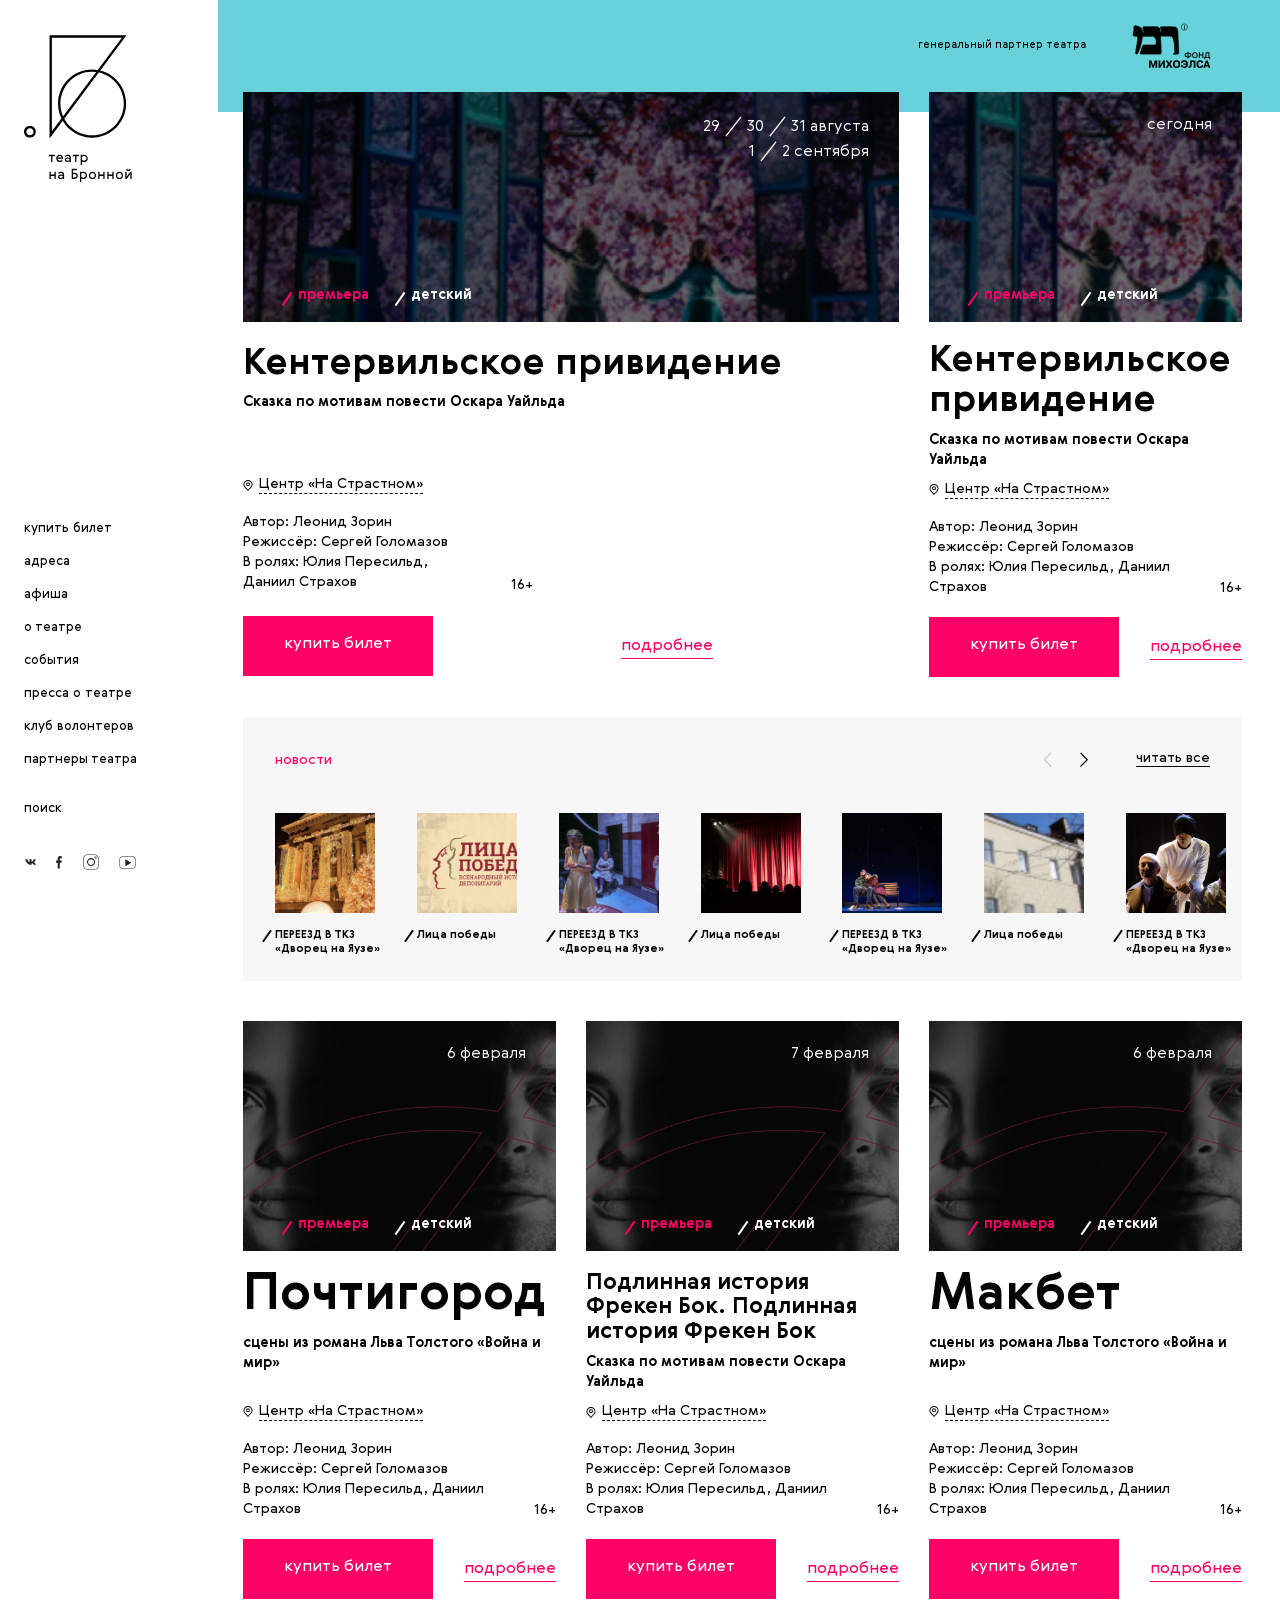
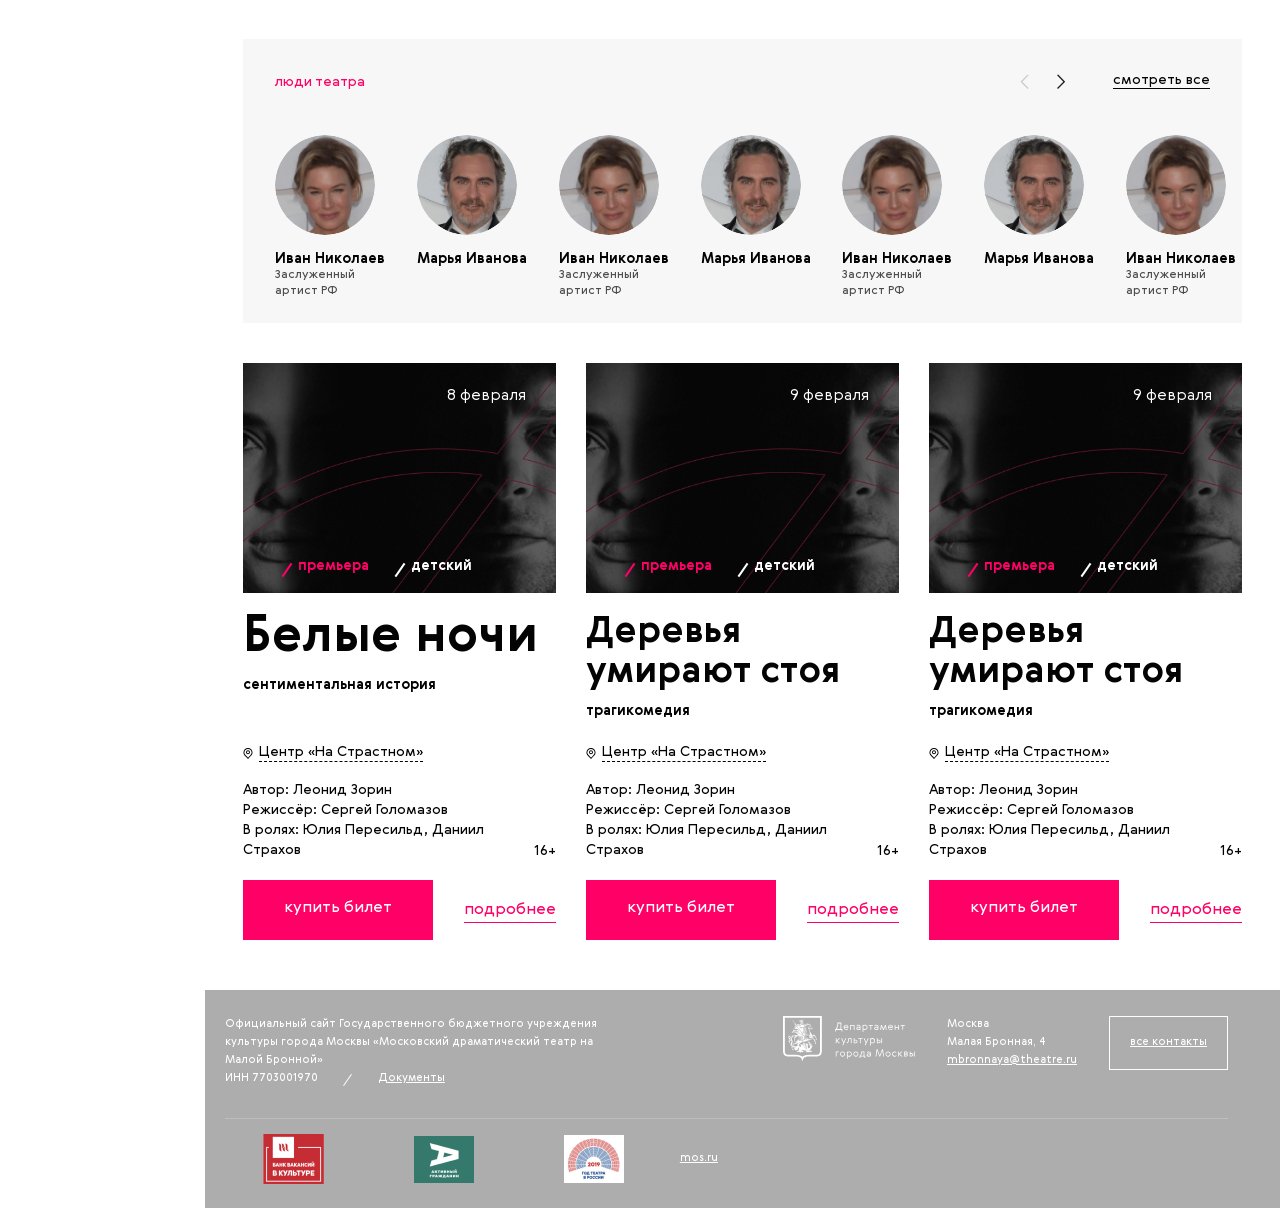
==== commit c99123d6: "new elements" ====
--- a/index.html
+++ b/index.html
@@ -1 +1 @@
-<html lang="en"><head><meta charset="UTF-8" /><meta name="viewport" content="width=device-width, initial-scale=1.0" /><title>Театр на Малой Бронной</title><meta name="description" /><meta name="keywords" /><meta http-equiv="X-UA-Compatible" content="ie=edge" /><meta name="format-detection" content="telephone=no" /><meta name="HandheldFriendly" content="true" /><link rel="stylesheet" href="style.css" /></head><body><header class="header"><a href="/" class="logo"><picture class="logo_image"><source srcset="src/img/logo-mobile-main.svg" media="(max-width: 767px)"></source><img src="src/img/logo.svg" /></picture><img src="src/img/logo-mobile-small.svg" class="logo_image__mobile-fixed" /></a><nav class="menu"><div class="menu-toggle"></div><div class="menu_content"><button class="menu_search-icon"></button><img src="src/img/logo-mobile-menu.svg" class="menu_logo" /><div class="search"><div id="search-close" class="search_close"></div><div class="search_fade"></div><div class="search_content"><input type="search" placeholder="поиск" required="true" class="search_input" /><div class="search_results"><a href="spectacle.html" class="search_result">макбет</a><a href="spectacle.html" class="search_result">леди макбет</a><a href="spectacle.html" class="search_result">макбет трагедия</a></div></div></div><a href="/" class="menu_link menu_link__mobile"><span class="menu_link-text">купить билет</span></a><a href="/" class="menu_link menu_link__mobile"><span class="menu_link-text">адреса</span></a><a href="/afisha.html" class="menu_link active"><span class="menu_link-text">афиша</span></a><a href="/about.html" class="menu_link"><span class="menu_link-text">о театре</span></a><a href="/events.html" class="menu_link"><span class="menu_link-text">события</span></a><a href="/press.html" class="menu_link"><span class="menu_link-text">пресса о&nbsp;театре</span></a><a href="/volunteers.html" class="menu_link"><span class="menu_link-text">клуб волонтеров</span></a><a href="/partners.html" class="menu_link"><span class="menu_link-text">партнеры театра</span></a><a href="/search.html" class="menu_link menu_link__indent"><span class="menu_link-text">поиск</span></a><div class="menu_social"><div class="social social__header"><div class="social_links"><a href="#" class="social_link social_link__vk"></a><a href="#" class="social_link social_link__fb"></a><a href="#" class="social_link social_link__insta"></a><a href="#" class="social_link social_link__youtube"></a></div></div></div></div></nav></header><main class="content content__big-indent"><div class="partner"><span class="partner_title">генеральный партнер театра</span><div class="partner_gallery"><div class="gallery"><div class="gallery_items"><div class="gallery_item"><img src="src/img/mihoels.svg" /></div><div class="gallery_item"><img src="src/img/nauka-i-sport.svg" /></div></div></div></div></div><div class="spectacles"><div class="spectacle spectacle__big"><div class="spectacle_gallery"><div class="gallery"><div class="gallery_items"><div class="gallery_item"><a href="spectacle.html" class="spectacle_image-wrapper"><img src="src/img/temp/spectacle-1.jpg" class="spectacle_image" /><span class="spectacle_date">сегодня</span><div class="spectacle_tags"><span class="spectacle_tag spectacle_tag__bright">премьера</span><span class="spectacle_tag">детский</span></div></a></div><div class="gallery_item"><a href="spectacle.html" class="spectacle_image-wrapper"><img src="src/img/temp/spectacle-2.jpg" class="spectacle_image" /><span class="spectacle_date">сегодня</span><div class="spectacle_tags"><span class="spectacle_tag">детский</span></div></a></div><div class="gallery_item"><a href="spectacle.html" class="spectacle_image-wrapper"><img src="src/img/temp/spectacle-1.jpg" class="spectacle_image" /><span class="spectacle_date">сегодня</span><div class="spectacle_tags"><span class="spectacle_tag spectacle_tag__bright">премьера</span><span class="spectacle_tag">детский</span></div></a></div></div></div></div><a href="spectacle.html" class="spectacle_header"><h2 class="spectacle_title"><span class="spectacle_title-text">Кентервильское привидение</span></h2><p class="spectacle_description">Сказка по мотивам повести Оскара Уайльда</p></a><div class="spectacle_info"><a href="#" class="spectacle_adress">Центр «На Страстном»</a><div class="spectacle_creators"><span class="spectacle_creators-line">Автор: Леонид Зорин</span><span class="spectacle_creators-line">Режиссёр: Сергей Голомазов</span><span class="spectacle_creators-line">В ролях: Юлия Пересильд, Даниил Страхов</span></div><div class="spectacle_info-rating">16+</div></div><div class="spectacle_controls"><button class="spectacle_button">купить билет</button><a href="/" class="spectacle_more-info">подробнее</a></div></div><div class="spectacle"><div class="spectacle_gallery"><div class="gallery"><div class="gallery_items"><div class="gallery_item"><a href="spectacle.html" class="spectacle_image-wrapper"><img src="src/img/temp/spectacle-1.jpg" class="spectacle_image" /><span class="spectacle_date">сегодня</span><div class="spectacle_tags"><span class="spectacle_tag spectacle_tag__bright">премьера</span><span class="spectacle_tag">детский</span></div></a></div><div class="gallery_item"><a href="spectacle.html" class="spectacle_image-wrapper"><img src="src/img/temp/spectacle-2.jpg" class="spectacle_image" /><span class="spectacle_date">сегодня</span><div class="spectacle_tags"><span class="spectacle_tag">детский</span></div></a></div><div class="gallery_item"><a href="spectacle.html" class="spectacle_image-wrapper"><img src="src/img/temp/spectacle-1.jpg" class="spectacle_image" /><span class="spectacle_date">сегодня</span><div class="spectacle_tags"><span class="spectacle_tag spectacle_tag__bright">премьера</span><span class="spectacle_tag">детский</span></div></a></div></div></div></div><a href="spectacle.html" class="spectacle_header"><h2 class="spectacle_title"><span class="spectacle_title-text">Кентервильское привидение</span></h2><p class="spectacle_description">Сказка по мотивам повести Оскара Уайльда</p></a><div class="spectacle_info"><a href="#" class="spectacle_adress">Центр «На Страстном»</a><div class="spectacle_creators"><span class="spectacle_creators-line">Автор: Леонид Зорин</span><span class="spectacle_creators-line">Режиссёр: Сергей Голомазов</span><span class="spectacle_creators-line">В ролях: Юлия Пересильд, Даниил Страхов</span></div><div class="spectacle_info-rating">16+</div></div><div class="spectacle_controls"><button class="spectacle_button">купить билет</button><a href="/" class="spectacle_more-info">подробнее</a></div></div></div><div class="widget carousel"><div class="widget_header"><span class="widget_title">новости</span><div class="widget_controls"><div class="carousel_controls"><button class="carousel_button carousel_button__prev"></button><button class="carousel_button carousel_button__next"></button></div><a href="#" class="widget_link">читать все</a></div></div><div class="carousel_track"><a href="#" class="carousel_item"><div class="carousel_item-image-wrapper"><img src="src/img/temp/news-1.jpg" class="carousel_item-image" /></div><span class="carousel_item-title carousel_item-title__decorated">ПЕРЕЕЗД В ТКЗ «Дворец на Яузе»</span></a><a href="#" class="carousel_item"><div class="carousel_item-image-wrapper"><img src="src/img/temp/news-2.jpg" class="carousel_item-image" /></div><span class="carousel_item-title carousel_item-title__decorated">Лица победы</span></a><a href="#" class="carousel_item"><div class="carousel_item-image-wrapper"><img src="src/img/temp/news-3.jpg" class="carousel_item-image" /></div><span class="carousel_item-title carousel_item-title__decorated">ПЕРЕЕЗД В ТКЗ «Дворец на Яузе»</span></a><a href="#" class="carousel_item"><div class="carousel_item-image-wrapper"><img src="src/img/temp/news-4.jpg" class="carousel_item-image" /></div><span class="carousel_item-title carousel_item-title__decorated">Лица победы</span></a><a href="#" class="carousel_item"><div class="carousel_item-image-wrapper"><img src="src/img/temp/news-5.jpg" class="carousel_item-image" /></div><span class="carousel_item-title carousel_item-title__decorated">ПЕРЕЕЗД В ТКЗ «Дворец на Яузе»</span></a><a href="#" class="carousel_item"><div class="carousel_item-image-wrapper"><img src="src/img/temp/news-6.jpg" class="carousel_item-image" /></div><span class="carousel_item-title carousel_item-title__decorated">Лица победы</span></a><a href="#" class="carousel_item"><div class="carousel_item-image-wrapper"><img src="src/img/temp/news-7.jpg" class="carousel_item-image" /></div><span class="carousel_item-title carousel_item-title__decorated">ПЕРЕЕЗД В ТКЗ «Дворец на Яузе»</span></a><a href="#" class="carousel_item"><div class="carousel_item-image-wrapper"><img src="src/img/temp/news-5.jpg" class="carousel_item-image" /></div><span class="carousel_item-title carousel_item-title__decorated">Лица победы</span></a><a href="#" class="carousel_item"><div class="carousel_item-image-wrapper"><img src="src/img/temp/news-1.jpg" class="carousel_item-image" /></div><span class="carousel_item-title carousel_item-title__decorated">ПЕРЕЕЗД В ТКЗ «Дворец на Яузе»</span></a><a href="#" class="carousel_item"><div class="carousel_item-image-wrapper"><img src="src/img/temp/news-2.jpg" class="carousel_item-image" /></div><span class="carousel_item-title carousel_item-title__decorated">Лица победы</span></a><a href="#" class="carousel_item"><div class="carousel_item-image-wrapper"><img src="src/img/temp/news-3.jpg" class="carousel_item-image" /></div><span class="carousel_item-title carousel_item-title__decorated">ПЕРЕЕЗД В ТКЗ «Дворец на Яузе»</span></a><a href="#" class="carousel_item"><div class="carousel_item-image-wrapper"><img src="src/img/temp/news-4.jpg" class="carousel_item-image" /></div><span class="carousel_item-title carousel_item-title__decorated">Лица победы</span></a><a href="#" class="carousel_item"><div class="carousel_item-image-wrapper"><img src="src/img/temp/news-5.jpg" class="carousel_item-image" /></div><span class="carousel_item-title carousel_item-title__decorated">ПЕРЕЕЗД В ТКЗ «Дворец на Яузе»</span></a><a href="#" class="carousel_item"><div class="carousel_item-image-wrapper"><img src="src/img/temp/news-6.jpg" class="carousel_item-image" /></div><span class="carousel_item-title carousel_item-title__decorated">Лица победы</span></a><a href="#" class="carousel_item"><div class="carousel_item-image-wrapper"><img src="src/img/temp/news-7.jpg" class="carousel_item-image" /></div><span class="carousel_item-title carousel_item-title__decorated">ПЕРЕЕЗД В ТКЗ «Дворец на Яузе»</span></a><a href="#" class="carousel_item"><div class="carousel_item-image-wrapper"><img src="src/img/temp/news-5.jpg" class="carousel_item-image" /></div><span class="carousel_item-title carousel_item-title__decorated">Лица победы</span></a></div></div><div class="spectacles"><div class="spectacle"><a href="spectacle.html" class="spectacle_image-wrapper"><div class="spectacle_tags"><span class="spectacle_tag spectacle_tag__bright">премьера</span><span class="spectacle_tag">детский</span></div><img src="src/img/temp/spectacle-2.jpg" class="spectacle_image" /><span class="spectacle_date">6 февраля</span></a><a href="spectacle.html" class="spectacle_header"><h2 class="spectacle_title"><span class="spectacle_title-text">Почтигород</span></h2><p class="spectacle_description">сцены из романа Льва Толстого «Война и мир»</p></a><div class="spectacle_info"><a href="#" class="spectacle_adress">Центр «На Страстном»</a><div class="spectacle_creators"><span class="spectacle_creators-line">Автор: Леонид Зорин</span><span class="spectacle_creators-line">Режиссёр: Сергей Голомазов</span><span class="spectacle_creators-line">В ролях: Юлия Пересильд, Даниил Страхов</span><div class="spectacle_info-rating">16+</div></div></div><div class="spectacle_controls"><button class="spectacle_button">купить билет</button><a href="/" class="spectacle_more-info">подробнее</a></div></div><div class="spectacle"><a href="spectacle.html" class="spectacle_image-wrapper"><div class="spectacle_tags"><span class="spectacle_tag spectacle_tag__bright">премьера</span><span class="spectacle_tag">детский</span></div><img src="src/img/temp/spectacle-2.jpg" class="spectacle_image" /><span class="spectacle_date">7 февраля</span></a><a href="spectacle.html" class="spectacle_header"><h2 class="spectacle_title"><span class="spectacle_title-text">Подлинная история Фрекен Бок. Подлинная история Фрекен Бок</span></h2><p class="spectacle_description">Сказка по мотивам повести  Оскара Уайльда</p></a><div class="spectacle_info"><a href="#" class="spectacle_adress">Центр «На Страстном»</a><div class="spectacle_creators"><span class="spectacle_creators-line">Автор: Леонид Зорин</span><span class="spectacle_creators-line">Режиссёр: Сергей Голомазов</span><span class="spectacle_creators-line">В ролях: Юлия Пересильд, Даниил Страхов</span><div class="spectacle_info-rating">16+</div></div></div><div class="spectacle_controls"><button class="spectacle_button">купить билет</button><a href="/" class="spectacle_more-info">подробнее</a></div></div><div class="spectacle"><a href="spectacle.html" class="spectacle_image-wrapper"><div class="spectacle_tags"><span class="spectacle_tag spectacle_tag__bright">премьера</span><span class="spectacle_tag">детский</span></div><img src="src/img/temp/spectacle-2.jpg" class="spectacle_image" /><span class="spectacle_date">6 февраля</span></a><a href="spectacle.html" class="spectacle_header"><h2 class="spectacle_title"><span class="spectacle_title-text">Макбет</span></h2><p class="spectacle_description">сцены из романа Льва Толстого «Война и мир»</p></a><div class="spectacle_info"><a href="#" class="spectacle_adress">Центр «На Страстном»</a><div class="spectacle_creators"><span class="spectacle_creators-line">Автор: Леонид Зорин</span><span class="spectacle_creators-line">Режиссёр: Сергей Голомазов</span><span class="spectacle_creators-line">В ролях: Юлия Пересильд, Даниил Страхов</span><div class="spectacle_info-rating">16+</div></div></div><div class="spectacle_controls"><button class="spectacle_button">купить билет</button><a href="/" class="spectacle_more-info">подробнее</a></div></div></div><div class="widget carousel"><div class="widget_header"><span class="widget_title">люди театра</span><div class="widget_controls"><div class="carousel_controls"><button class="carousel_button carousel_button__prev"></button><button class="carousel_button carousel_button__next"></button></div><a href="#" class="widget_link">смотреть все</a></div></div><div class="carousel_track"><a href="#" class="carousel_item"><div class="carousel_item-image-wrapper carousel_item-image-wrapper__rounded"><img src="src/img/temp/people-1.jpg" class="carousel_item-image" /></div><span class="carousel_item-title">Иван Николаев</span><span class="carousel_item-subtitle">Заслуженный артист РФ</span></a><a href="#" class="carousel_item"><div class="carousel_item-image-wrapper carousel_item-image-wrapper__rounded"><img src="src/img/temp/people-2.jpg" class="carousel_item-image" /></div><span class="carousel_item-title">Марья Иванова</span></a><a href="#" class="carousel_item"><div class="carousel_item-image-wrapper carousel_item-image-wrapper__rounded"><img src="src/img/temp/people-1.jpg" class="carousel_item-image" /></div><span class="carousel_item-title">Иван Николаев</span><span class="carousel_item-subtitle">Заслуженный артист РФ</span></a><a href="#" class="carousel_item"><div class="carousel_item-image-wrapper carousel_item-image-wrapper__rounded"><img src="src/img/temp/people-2.jpg" class="carousel_item-image" /></div><span class="carousel_item-title">Марья Иванова</span></a><a href="#" class="carousel_item"><div class="carousel_item-image-wrapper carousel_item-image-wrapper__rounded"><img src="src/img/temp/people-1.jpg" class="carousel_item-image" /></div><span class="carousel_item-title">Иван Николаев</span><span class="carousel_item-subtitle">Заслуженный артист РФ</span></a><a href="#" class="carousel_item"><div class="carousel_item-image-wrapper carousel_item-image-wrapper__rounded"><img src="src/img/temp/people-2.jpg" class="carousel_item-image" /></div><span class="carousel_item-title">Марья Иванова</span></a><a href="#" class="carousel_item"><div class="carousel_item-image-wrapper carousel_item-image-wrapper__rounded"><img src="src/img/temp/people-1.jpg" class="carousel_item-image" /></div><span class="carousel_item-title">Иван Николаев</span><span class="carousel_item-subtitle">Заслуженный артист РФ</span></a><a href="#" class="carousel_item"><div class="carousel_item-image-wrapper carousel_item-image-wrapper__rounded"><img src="src/img/temp/people-2.jpg" class="carousel_item-image" /></div><span class="carousel_item-title">Марья Иванова</span></a><a href="#" class="carousel_item"><div class="carousel_item-image-wrapper carousel_item-image-wrapper__rounded"><img src="src/img/temp/people-1.jpg" class="carousel_item-image" /></div><span class="carousel_item-title">Марья Иванова</span></a><a href="#" class="carousel_item"><div class="carousel_item-image-wrapper carousel_item-image-wrapper__rounded"><img src="src/img/temp/people-2.jpg" class="carousel_item-image" /></div><span class="carousel_item-title">Иван Николаев</span><span class="carousel_item-subtitle">Заслуженный артист РФ</span></a><a href="#" class="carousel_item"><div class="carousel_item-image-wrapper carousel_item-image-wrapper__rounded"><img src="src/img/temp/people-1.jpg" class="carousel_item-image" /></div><span class="carousel_item-title">Марья Иванова</span></a><a href="#" class="carousel_item"><div class="carousel_item-image-wrapper carousel_item-image-wrapper__rounded"><img src="src/img/temp/people-2.jpg" class="carousel_item-image" /></div><span class="carousel_item-title">Иван Николаев</span><span class="carousel_item-subtitle">Заслуженный артист РФ</span></a><a href="#" class="carousel_item"><div class="carousel_item-image-wrapper carousel_item-image-wrapper__rounded"><img src="src/img/temp/people-1.jpg" class="carousel_item-image" /></div><span class="carousel_item-title">Марья Иванова</span></a></div></div><div class="spectacles"><div class="spectacle"><a href="spectacle.html" class="spectacle_image-wrapper"><div class="spectacle_tags"><span class="spectacle_tag spectacle_tag__bright">премьера</span><span class="spectacle_tag">детский</span></div><img src="src/img/temp/spectacle-2.jpg" class="spectacle_image" /><span class="spectacle_date">8 февраля</span></a><a href="spectacle.html" class="spectacle_header"><h2 class="spectacle_title"><span class="spectacle_title-text">Белые ночи</span></h2><p class="spectacle_description">сентиментальная история</p></a><div class="spectacle_info"><a href="#" class="spectacle_adress">Центр «На Страстном»</a><div class="spectacle_creators"><span class="spectacle_creators-line">Автор: Леонид Зорин</span><span class="spectacle_creators-line">Режиссёр: Сергей Голомазов</span><span class="spectacle_creators-line">В ролях: Юлия Пересильд, Даниил Страхов</span><div class="spectacle_info-rating">16+</div></div></div><div class="spectacle_controls"><button class="spectacle_button">купить билет</button><a href="/" class="spectacle_more-info">подробнее</a></div></div><div class="spectacle"><a href="spectacle.html" class="spectacle_image-wrapper"><div class="spectacle_tags"><span class="spectacle_tag spectacle_tag__bright">премьера</span><span class="spectacle_tag">детский</span></div><img src="src/img/temp/spectacle-2.jpg" class="spectacle_image" /><span class="spectacle_date">9 февраля</span></a><a href="spectacle.html" class="spectacle_header"><h2 class="spectacle_title"><span class="spectacle_title-text">Деревья умирают стоя</span></h2><p class="spectacle_description">трагикомедия</p></a><div class="spectacle_info"><a href="#" class="spectacle_adress">Центр «На Страстном»</a><div class="spectacle_creators"><span class="spectacle_creators-line">Автор: Леонид Зорин</span><span class="spectacle_creators-line">Режиссёр: Сергей Голомазов</span><span class="spectacle_creators-line">В ролях: Юлия Пересильд, Даниил Страхов</span><div class="spectacle_info-rating">16+</div></div></div><div class="spectacle_controls"><button class="spectacle_button">купить билет</button><a href="/" class="spectacle_more-info">подробнее</a></div></div><div class="spectacle"><a href="spectacle.html" class="spectacle_image-wrapper"><div class="spectacle_tags"><span class="spectacle_tag spectacle_tag__bright">премьера</span><span class="spectacle_tag">детский</span></div><img src="src/img/temp/spectacle-2.jpg" class="spectacle_image" /><span class="spectacle_date">9 февраля</span></a><a href="spectacle.html" class="spectacle_header"><h2 class="spectacle_title"><span class="spectacle_title-text">Деревья умирают стоя</span></h2><p class="spectacle_description">трагикомедия</p></a><div class="spectacle_info"><a href="#" class="spectacle_adress">Центр «На Страстном»</a><div class="spectacle_creators"><span class="spectacle_creators-line">Автор: Леонид Зорин</span><span class="spectacle_creators-line">Режиссёр: Сергей Голомазов</span><span class="spectacle_creators-line">В ролях: Юлия Пересильд, Даниил Страхов</span><div class="spectacle_info-rating">16+</div></div></div><div class="spectacle_controls"><button class="spectacle_button">купить билет</button><a href="/" class="spectacle_more-info">подробнее</a></div></div></div></main><footer class="footer"><div class="footer_mobile"><div class="social"><span class="social_title">следите за нами в соцсетях</span><div class="social_links"><a href="#" class="social_link social_link__vk"></a><a href="#" class="social_link social_link__fb"></a><a href="#" class="social_link social_link__insta"></a><a href="#" class="social_link social_link__youtube"></a></div></div><div class="footer_menu"><a href="afisha.html" class="footer_menu-link">афиша</a><a href="/about.html" class="footer_menu-link">адреса</a><a href="#" class="footer_menu-link">купить билет</a><a href="#" class="footer_menu-link">схема зала</a><span class="footer_menu-link footer_menu-link__disabled">фотобанк</span><a href="volunteers.html" class="footer_menu-link">клуб волонтеров</a><a href="/partners.html" class="footer_menu-link">партнеры театра</a><a href="#" class="footer_menu-link">контакты</a></div></div><div class="footer_content"><div class="footer_columns"><div class="footer_column footer_column__flex"><img src="src/img/dkm.svg" class="footer_logo" /><div class="footer_contacts"><div class="footer_adress"><span>Москва</span><span>Малая Бронная, 4</span><a href="mailto:mbronnaya@theatre.ru">mbronnaya@theatre.ru</a></div><a class="footer_contacts-button">все контакты</a></div></div><div class="footer_column"><p class="footer_description">Официальный сайт Государственного бюджетного учреждения культуры города Москвы  «Московский драматический театр на Малой Бронной»</p><div class="footer_documents"><span class="footer_inn">ИНН 7703001970</span><a href="#" class="footer_documents-link">Документы</a></div></div></div><div class="footer_bottom"><img src="src/img/bank-of-vacancies.jpg" class="footer_bottom-image" /><img src="src/img/active-citizen.jpg" class="footer_bottom-image" /><img src="src/img/year-of-theatre.jpg" class="footer_bottom-image" /><a href="#" class="footer_outer-link">mos.ru</a></div></div></footer><div class="fade"><div class="popup"><button class="popup_close"></button><div class="popup_content"><p class="popup_title">ТКЗ «Дворец на Яузе»</p><div class="place"><div class="place_adress"><div class="place_metro">Электрозаводская Площадь Журавлева, 1</div><button class="place_scheme-button">посмотреть схему&nbsp;зала</button></div><div class="place_map-holder"><div style="position:relative;overflow:hidden;"><a href="https://yandex.by/maps/213/moscow/?utm_medium=mapframe&amp;utm_source=maps" style="color:#eee;font-size:12px;position:absolute;top:0px;">Москва</a><a href="https://yandex.by/maps/213/moscow/house/ploshchad_zhuravlyova_10/Z04YcQdkTEYPQFtvfXt5cn5rYg==/?ll=37.704749%2C55.783214&amp;utm_medium=mapframe&amp;utm_source=maps&amp;z=18.2" style="color:#eee;font-size:12px;position:absolute;top:14px;">Площадь Журавлёва, 10 — Яндекс.Карты</a><iframe src="https://yandex.by/map-widget/v1/-/C8sMQWlE" width="560" height="400" frameborder="0" allowfullscreen="true" style="position:relative;"></iframe></div><div class="place_map-buttons"><button class="place_map-button">открыть в Google Maps<div class="place_map-button-border"></div></button><button class="place_map-button">открыть в Яндекс.Картах<div class="place_map-button-border"></div></button></div></div></div><a href="#" class="popup_print-link">версия для печати</a></div></div></div><script src="src/js/tiny-slider.min.js"></script><script src="src/js/main.js"></script></body></html>+<html lang="en"><head><meta charset="UTF-8" /><meta name="viewport" content="width=device-width, initial-scale=1.0" /><title>Театр на Малой Бронной</title><meta name="description" /><meta name="keywords" /><meta http-equiv="X-UA-Compatible" content="ie=edge" /><meta name="format-detection" content="telephone=no" /><meta name="HandheldFriendly" content="true" /><link rel="stylesheet" href="style.css" /></head><body><header class="header"><a href="/" class="logo"><picture class="logo_image"><source srcset="src/img/logo-mobile-main.svg" media="(max-width: 767px)"></source><img src="src/img/logo.svg" /></picture><img src="src/img/logo-mobile-small.svg" class="logo_image__mobile-fixed" /></a><nav class="menu"><div class="menu-toggle"></div><div class="menu_content"><button class="menu_search-icon"></button><img src="src/img/logo-mobile-menu.svg" class="menu_logo" /><div class="search"><div id="search-close" class="search_close"></div><div class="search_fade"></div><div class="search_content"><input type="search" placeholder="поиск" required="true" class="search_input" /><div class="search_results"><a href="spectacle.html" class="search_result">макбет</a><a href="spectacle.html" class="search_result">леди макбет</a><a href="spectacle.html" class="search_result">макбет трагедия</a></div></div></div><a href="/" class="menu_link menu_link__mobile"><span class="menu_link-text">купить билет</span></a><a href="/" class="menu_link menu_link__mobile"><span class="menu_link-text">адреса</span></a><a href="/afisha.html" class="menu_link active"><span class="menu_link-text">афиша</span></a><a href="/about.html" class="menu_link"><span class="menu_link-text">о театре</span></a><a href="/events.html" class="menu_link"><span class="menu_link-text">события</span></a><a href="/press.html" class="menu_link"><span class="menu_link-text">пресса о&nbsp;театре</span></a><a href="/volunteers.html" class="menu_link"><span class="menu_link-text">клуб волонтеров</span></a><a href="/partners.html" class="menu_link"><span class="menu_link-text">партнеры театра</span></a><a href="/search.html" class="menu_link menu_link__indent"><span class="menu_link-text">поиск</span></a><div class="menu_social"><div class="social social__header"><div class="social_links"><a href="#" class="social_link social_link__vk"></a><a href="#" class="social_link social_link__fb"></a><a href="#" class="social_link social_link__insta"></a><a href="#" class="social_link social_link__youtube"></a></div></div></div></div></nav></header><main class="content content__big-indent"><div class="partner"><span class="partner_title">генеральный партнер театра</span><div class="partner_gallery"><div class="gallery"><div class="gallery_items"><div class="gallery_item"><img src="src/img/mihoels.svg" /></div><div class="gallery_item"><img src="src/img/nauka-i-sport.svg" /></div></div></div></div></div><div class="spectacles"><div class="spectacle spectacle__big"><div class="spectacle_gallery"><div class="gallery"><div class="gallery_items"><div class="gallery_item"><a href="spectacle.html" class="spectacle_image-wrapper"><img src="src/img/temp/spectacle-1.jpg" class="spectacle_image" /><span class="spectacle_date"><div><span>29</span><div class="spectacle_date-slash"></div><span>30</span><div class="spectacle_date-slash"></div><span>31 августа</span></div><div><span>1</span><div class="spectacle_date-slash"></div><span>2 сентября</span></div></span><div class="spectacle_tags"><span class="spectacle_tag spectacle_tag__bright">премьера</span><span class="spectacle_tag">детский</span></div></a></div><div class="gallery_item"><a href="spectacle.html" class="spectacle_image-wrapper"><img src="src/img/temp/spectacle-2.jpg" class="spectacle_image" /><span class="spectacle_date"><div><span>29</span><div class="spectacle_date-slash"></div><span>30</span><div class="spectacle_date-slash"></div><span>31 августа</span></div><div><span>1</span><div class="spectacle_date-slash"></div><span>2 сентября</span></div></span><div class="spectacle_tags"><span class="spectacle_tag">детский</span></div></a></div><div class="gallery_item"><a href="spectacle.html" class="spectacle_image-wrapper"><img src="src/img/temp/spectacle-1.jpg" class="spectacle_image" /><span class="spectacle_date">сегодня</span><div class="spectacle_tags"><span class="spectacle_tag spectacle_tag__bright">премьера</span><span class="spectacle_tag">детский</span></div></a></div></div></div></div><a href="spectacle.html" class="spectacle_header"><h2 class="spectacle_title"><span class="spectacle_title-text">Кентервильское привидение</span></h2><p class="spectacle_description">Сказка по мотивам повести Оскара Уайльда</p></a><div class="spectacle_info"><a href="#" class="spectacle_adress">Центр «На Страстном»</a><div class="spectacle_creators"><span class="spectacle_creators-line">Автор: Леонид Зорин</span><span class="spectacle_creators-line">Режиссёр: Сергей Голомазов</span><span class="spectacle_creators-line">В ролях: Юлия Пересильд, Даниил Страхов</span></div><div class="spectacle_info-rating">16+</div></div><div class="spectacle_controls"><button class="spectacle_button">купить билет</button><a href="/" class="spectacle_more-info">подробнее</a></div></div><div class="spectacle"><div class="spectacle_gallery"><div class="gallery"><div class="gallery_items"><div class="gallery_item"><a href="spectacle.html" class="spectacle_image-wrapper"><img src="src/img/temp/spectacle-1.jpg" class="spectacle_image" /><span class="spectacle_date">сегодня</span><div class="spectacle_tags"><span class="spectacle_tag spectacle_tag__bright">премьера</span><span class="spectacle_tag">детский</span></div></a></div><div class="gallery_item"><a href="spectacle.html" class="spectacle_image-wrapper"><img src="src/img/temp/spectacle-2.jpg" class="spectacle_image" /><span class="spectacle_date">сегодня</span><div class="spectacle_tags"><span class="spectacle_tag">детский</span></div></a></div><div class="gallery_item"><a href="spectacle.html" class="spectacle_image-wrapper"><img src="src/img/temp/spectacle-1.jpg" class="spectacle_image" /><span class="spectacle_date">сегодня</span><div class="spectacle_tags"><span class="spectacle_tag spectacle_tag__bright">премьера</span><span class="spectacle_tag">детский</span></div></a></div></div></div></div><a href="spectacle.html" class="spectacle_header"><h2 class="spectacle_title"><span class="spectacle_title-text">Кентервильское привидение</span></h2><p class="spectacle_description">Сказка по мотивам повести Оскара Уайльда</p></a><div class="spectacle_info"><a href="#" class="spectacle_adress">Центр «На Страстном»</a><div class="spectacle_creators"><span class="spectacle_creators-line">Автор: Леонид Зорин</span><span class="spectacle_creators-line">Режиссёр: Сергей Голомазов</span><span class="spectacle_creators-line">В ролях: Юлия Пересильд, Даниил Страхов</span></div><div class="spectacle_info-rating">16+</div></div><div class="spectacle_controls"><button class="spectacle_button">купить билет</button><a href="/" class="spectacle_more-info">подробнее</a></div></div></div><div class="widget carousel"><div class="widget_header"><span class="widget_title">новости</span><div class="widget_controls"><div class="carousel_controls"><button class="carousel_button carousel_button__prev"></button><button class="carousel_button carousel_button__next"></button></div><a href="#" class="widget_link">читать все</a></div></div><div class="carousel_track"><a href="#" class="carousel_item"><div class="carousel_item-image-wrapper"><img src="src/img/temp/news-1.jpg" class="carousel_item-image" /></div><span class="carousel_item-title carousel_item-title__decorated">ПЕРЕЕЗД В ТКЗ «Дворец на Яузе»</span></a><a href="#" class="carousel_item"><div class="carousel_item-image-wrapper"><img src="src/img/temp/news-2.jpg" class="carousel_item-image" /></div><span class="carousel_item-title carousel_item-title__decorated">Лица победы</span></a><a href="#" class="carousel_item"><div class="carousel_item-image-wrapper"><img src="src/img/temp/news-3.jpg" class="carousel_item-image" /></div><span class="carousel_item-title carousel_item-title__decorated">ПЕРЕЕЗД В ТКЗ «Дворец на Яузе»</span></a><a href="#" class="carousel_item"><div class="carousel_item-image-wrapper"><img src="src/img/temp/news-4.jpg" class="carousel_item-image" /></div><span class="carousel_item-title carousel_item-title__decorated">Лица победы</span></a><a href="#" class="carousel_item"><div class="carousel_item-image-wrapper"><img src="src/img/temp/news-5.jpg" class="carousel_item-image" /></div><span class="carousel_item-title carousel_item-title__decorated">ПЕРЕЕЗД В ТКЗ «Дворец на Яузе»</span></a><a href="#" class="carousel_item"><div class="carousel_item-image-wrapper"><img src="src/img/temp/news-6.jpg" class="carousel_item-image" /></div><span class="carousel_item-title carousel_item-title__decorated">Лица победы</span></a><a href="#" class="carousel_item"><div class="carousel_item-image-wrapper"><img src="src/img/temp/news-7.jpg" class="carousel_item-image" /></div><span class="carousel_item-title carousel_item-title__decorated">ПЕРЕЕЗД В ТКЗ «Дворец на Яузе»</span></a><a href="#" class="carousel_item"><div class="carousel_item-image-wrapper"><img src="src/img/temp/news-5.jpg" class="carousel_item-image" /></div><span class="carousel_item-title carousel_item-title__decorated">Лица победы</span></a><a href="#" class="carousel_item"><div class="carousel_item-image-wrapper"><img src="src/img/temp/news-1.jpg" class="carousel_item-image" /></div><span class="carousel_item-title carousel_item-title__decorated">ПЕРЕЕЗД В ТКЗ «Дворец на Яузе»</span></a><a href="#" class="carousel_item"><div class="carousel_item-image-wrapper"><img src="src/img/temp/news-2.jpg" class="carousel_item-image" /></div><span class="carousel_item-title carousel_item-title__decorated">Лица победы</span></a><a href="#" class="carousel_item"><div class="carousel_item-image-wrapper"><img src="src/img/temp/news-3.jpg" class="carousel_item-image" /></div><span class="carousel_item-title carousel_item-title__decorated">ПЕРЕЕЗД В ТКЗ «Дворец на Яузе»</span></a><a href="#" class="carousel_item"><div class="carousel_item-image-wrapper"><img src="src/img/temp/news-4.jpg" class="carousel_item-image" /></div><span class="carousel_item-title carousel_item-title__decorated">Лица победы</span></a><a href="#" class="carousel_item"><div class="carousel_item-image-wrapper"><img src="src/img/temp/news-5.jpg" class="carousel_item-image" /></div><span class="carousel_item-title carousel_item-title__decorated">ПЕРЕЕЗД В ТКЗ «Дворец на Яузе»</span></a><a href="#" class="carousel_item"><div class="carousel_item-image-wrapper"><img src="src/img/temp/news-6.jpg" class="carousel_item-image" /></div><span class="carousel_item-title carousel_item-title__decorated">Лица победы</span></a><a href="#" class="carousel_item"><div class="carousel_item-image-wrapper"><img src="src/img/temp/news-7.jpg" class="carousel_item-image" /></div><span class="carousel_item-title carousel_item-title__decorated">ПЕРЕЕЗД В ТКЗ «Дворец на Яузе»</span></a><a href="#" class="carousel_item"><div class="carousel_item-image-wrapper"><img src="src/img/temp/news-5.jpg" class="carousel_item-image" /></div><span class="carousel_item-title carousel_item-title__decorated">Лица победы</span></a></div></div><div class="spectacles"><div class="spectacle"><a href="spectacle.html" class="spectacle_image-wrapper"><div class="spectacle_tags"><span class="spectacle_tag spectacle_tag__bright">премьера</span><span class="spectacle_tag">детский</span></div><img src="src/img/temp/spectacle-2.jpg" class="spectacle_image" /><span class="spectacle_date">6 февраля</span></a><a href="spectacle.html" class="spectacle_header"><h2 class="spectacle_title"><span class="spectacle_title-text">Почтигород</span></h2><p class="spectacle_description">сцены из романа Льва Толстого «Война и мир»</p></a><div class="spectacle_info"><a href="#" class="spectacle_adress">Центр «На Страстном»</a><div class="spectacle_creators"><span class="spectacle_creators-line">Автор: Леонид Зорин</span><span class="spectacle_creators-line">Режиссёр: Сергей Голомазов</span><span class="spectacle_creators-line">В ролях: Юлия Пересильд, Даниил Страхов</span><div class="spectacle_info-rating">16+</div></div></div><div class="spectacle_controls"><button class="spectacle_button">купить билет</button><a href="/" class="spectacle_more-info">подробнее</a></div></div><div class="spectacle"><a href="spectacle.html" class="spectacle_image-wrapper"><div class="spectacle_tags"><span class="spectacle_tag spectacle_tag__bright">премьера</span><span class="spectacle_tag">детский</span></div><img src="src/img/temp/spectacle-2.jpg" class="spectacle_image" /><span class="spectacle_date">7 февраля</span></a><a href="spectacle.html" class="spectacle_header"><h2 class="spectacle_title"><span class="spectacle_title-text">Подлинная история Фрекен Бок. Подлинная история Фрекен Бок</span></h2><p class="spectacle_description">Сказка по мотивам повести  Оскара Уайльда</p></a><div class="spectacle_info"><a href="#" class="spectacle_adress">Центр «На Страстном»</a><div class="spectacle_creators"><span class="spectacle_creators-line">Автор: Леонид Зорин</span><span class="spectacle_creators-line">Режиссёр: Сергей Голомазов</span><span class="spectacle_creators-line">В ролях: Юлия Пересильд, Даниил Страхов</span><div class="spectacle_info-rating">16+</div></div></div><div class="spectacle_controls"><button class="spectacle_button">купить билет</button><a href="/" class="spectacle_more-info">подробнее</a></div></div><div class="spectacle"><a href="spectacle.html" class="spectacle_image-wrapper"><div class="spectacle_tags"><span class="spectacle_tag spectacle_tag__bright">премьера</span><span class="spectacle_tag">детский</span></div><img src="src/img/temp/spectacle-2.jpg" class="spectacle_image" /><span class="spectacle_date">6 февраля</span></a><a href="spectacle.html" class="spectacle_header"><h2 class="spectacle_title"><span class="spectacle_title-text">Макбет</span></h2><p class="spectacle_description">сцены из романа Льва Толстого «Война и мир»</p></a><div class="spectacle_info"><a href="#" class="spectacle_adress">Центр «На Страстном»</a><div class="spectacle_creators"><span class="spectacle_creators-line">Автор: Леонид Зорин</span><span class="spectacle_creators-line">Режиссёр: Сергей Голомазов</span><span class="spectacle_creators-line">В ролях: Юлия Пересильд, Даниил Страхов</span><div class="spectacle_info-rating">16+</div></div></div><div class="spectacle_controls"><button class="spectacle_button">купить билет</button><a href="/" class="spectacle_more-info">подробнее</a></div></div></div><div class="widget carousel"><div class="widget_header"><span class="widget_title">люди театра</span><div class="widget_controls"><div class="carousel_controls"><button class="carousel_button carousel_button__prev"></button><button class="carousel_button carousel_button__next"></button></div><a href="#" class="widget_link">смотреть все</a></div></div><div class="carousel_track"><a href="#" class="carousel_item"><div class="carousel_item-image-wrapper carousel_item-image-wrapper__rounded"><img src="src/img/temp/people-1.jpg" class="carousel_item-image" /></div><span class="carousel_item-title">Иван Николаев</span><span class="carousel_item-subtitle">Заслуженный артист РФ</span></a><a href="#" class="carousel_item"><div class="carousel_item-image-wrapper carousel_item-image-wrapper__rounded"><img src="src/img/temp/people-2.jpg" class="carousel_item-image" /></div><span class="carousel_item-title">Марья Иванова</span></a><a href="#" class="carousel_item"><div class="carousel_item-image-wrapper carousel_item-image-wrapper__rounded"><img src="src/img/temp/people-1.jpg" class="carousel_item-image" /></div><span class="carousel_item-title">Иван Николаев</span><span class="carousel_item-subtitle">Заслуженный артист РФ</span></a><a href="#" class="carousel_item"><div class="carousel_item-image-wrapper carousel_item-image-wrapper__rounded"><img src="src/img/temp/people-2.jpg" class="carousel_item-image" /></div><span class="carousel_item-title">Марья Иванова</span></a><a href="#" class="carousel_item"><div class="carousel_item-image-wrapper carousel_item-image-wrapper__rounded"><img src="src/img/temp/people-1.jpg" class="carousel_item-image" /></div><span class="carousel_item-title">Иван Николаев</span><span class="carousel_item-subtitle">Заслуженный артист РФ</span></a><a href="#" class="carousel_item"><div class="carousel_item-image-wrapper carousel_item-image-wrapper__rounded"><img src="src/img/temp/people-2.jpg" class="carousel_item-image" /></div><span class="carousel_item-title">Марья Иванова</span></a><a href="#" class="carousel_item"><div class="carousel_item-image-wrapper carousel_item-image-wrapper__rounded"><img src="src/img/temp/people-1.jpg" class="carousel_item-image" /></div><span class="carousel_item-title">Иван Николаев</span><span class="carousel_item-subtitle">Заслуженный артист РФ</span></a><a href="#" class="carousel_item"><div class="carousel_item-image-wrapper carousel_item-image-wrapper__rounded"><img src="src/img/temp/people-2.jpg" class="carousel_item-image" /></div><span class="carousel_item-title">Марья Иванова</span></a><a href="#" class="carousel_item"><div class="carousel_item-image-wrapper carousel_item-image-wrapper__rounded"><img src="src/img/temp/people-1.jpg" class="carousel_item-image" /></div><span class="carousel_item-title">Марья Иванова</span></a><a href="#" class="carousel_item"><div class="carousel_item-image-wrapper carousel_item-image-wrapper__rounded"><img src="src/img/temp/people-2.jpg" class="carousel_item-image" /></div><span class="carousel_item-title">Иван Николаев</span><span class="carousel_item-subtitle">Заслуженный артист РФ</span></a><a href="#" class="carousel_item"><div class="carousel_item-image-wrapper carousel_item-image-wrapper__rounded"><img src="src/img/temp/people-1.jpg" class="carousel_item-image" /></div><span class="carousel_item-title">Марья Иванова</span></a><a href="#" class="carousel_item"><div class="carousel_item-image-wrapper carousel_item-image-wrapper__rounded"><img src="src/img/temp/people-2.jpg" class="carousel_item-image" /></div><span class="carousel_item-title">Иван Николаев</span><span class="carousel_item-subtitle">Заслуженный артист РФ</span></a><a href="#" class="carousel_item"><div class="carousel_item-image-wrapper carousel_item-image-wrapper__rounded"><img src="src/img/temp/people-1.jpg" class="carousel_item-image" /></div><span class="carousel_item-title">Марья Иванова</span></a></div></div><div class="spectacles"><div class="spectacle"><a href="spectacle.html" class="spectacle_image-wrapper"><div class="spectacle_tags"><span class="spectacle_tag spectacle_tag__bright">премьера</span><span class="spectacle_tag">детский</span></div><img src="src/img/temp/spectacle-2.jpg" class="spectacle_image" /><span class="spectacle_date">8 февраля</span></a><a href="spectacle.html" class="spectacle_header"><h2 class="spectacle_title"><span class="spectacle_title-text">Белые ночи</span></h2><p class="spectacle_description">сентиментальная история</p></a><div class="spectacle_info"><a href="#" class="spectacle_adress">Центр «На Страстном»</a><div class="spectacle_creators"><span class="spectacle_creators-line">Автор: Леонид Зорин</span><span class="spectacle_creators-line">Режиссёр: Сергей Голомазов</span><span class="spectacle_creators-line">В ролях: Юлия Пересильд, Даниил Страхов</span><div class="spectacle_info-rating">16+</div></div></div><div class="spectacle_controls"><button class="spectacle_button">купить билет</button><a href="/" class="spectacle_more-info">подробнее</a></div></div><div class="spectacle"><a href="spectacle.html" class="spectacle_image-wrapper"><div class="spectacle_tags"><span class="spectacle_tag spectacle_tag__bright">премьера</span><span class="spectacle_tag">детский</span></div><img src="src/img/temp/spectacle-2.jpg" class="spectacle_image" /><span class="spectacle_date">9 февраля</span></a><a href="spectacle.html" class="spectacle_header"><h2 class="spectacle_title"><span class="spectacle_title-text">Деревья умирают стоя</span></h2><p class="spectacle_description">трагикомедия</p></a><div class="spectacle_info"><a href="#" class="spectacle_adress">Центр «На Страстном»</a><div class="spectacle_creators"><span class="spectacle_creators-line">Автор: Леонид Зорин</span><span class="spectacle_creators-line">Режиссёр: Сергей Голомазов</span><span class="spectacle_creators-line">В ролях: Юлия Пересильд, Даниил Страхов</span><div class="spectacle_info-rating">16+</div></div></div><div class="spectacle_controls"><button class="spectacle_button">купить билет</button><a href="/" class="spectacle_more-info">подробнее</a></div></div><div class="spectacle"><a href="spectacle.html" class="spectacle_image-wrapper"><div class="spectacle_tags"><span class="spectacle_tag spectacle_tag__bright">премьера</span><span class="spectacle_tag">детский</span></div><img src="src/img/temp/spectacle-2.jpg" class="spectacle_image" /><span class="spectacle_date">9 февраля</span></a><a href="spectacle.html" class="spectacle_header"><h2 class="spectacle_title"><span class="spectacle_title-text">Деревья умирают стоя</span></h2><p class="spectacle_description">трагикомедия</p></a><div class="spectacle_info"><a href="#" class="spectacle_adress">Центр «На Страстном»</a><div class="spectacle_creators"><span class="spectacle_creators-line">Автор: Леонид Зорин</span><span class="spectacle_creators-line">Режиссёр: Сергей Голомазов</span><span class="spectacle_creators-line">В ролях: Юлия Пересильд, Даниил Страхов</span><div class="spectacle_info-rating">16+</div></div></div><div class="spectacle_controls"><button class="spectacle_button">купить билет</button><a href="/" class="spectacle_more-info">подробнее</a></div></div></div></main><footer class="footer"><div class="footer_mobile"><div class="social"><span class="social_title">следите за нами в соцсетях</span><div class="social_links"><a href="#" class="social_link social_link__vk"></a><a href="#" class="social_link social_link__fb"></a><a href="#" class="social_link social_link__insta"></a><a href="#" class="social_link social_link__youtube"></a></div></div><div class="footer_menu"><a href="afisha.html" class="footer_menu-link">афиша</a><a href="/about.html" class="footer_menu-link">адреса</a><a href="#" class="footer_menu-link">купить билет</a><a href="#" class="footer_menu-link">схема зала</a><span class="footer_menu-link footer_menu-link__disabled">фотобанк</span><a href="volunteers.html" class="footer_menu-link">клуб волонтеров</a><a href="/partners.html" class="footer_menu-link">партнеры театра</a><a href="#" class="footer_menu-link">контакты</a></div></div><div class="footer_content"><div class="footer_columns"><div class="footer_column footer_column__flex"><img src="src/img/dkm.svg" class="footer_logo" /><div class="footer_contacts"><div class="footer_adress"><span>Москва</span><span>Малая Бронная, 4</span><a href="mailto:mbronnaya@theatre.ru">mbronnaya@theatre.ru</a></div><a class="footer_contacts-button">все контакты</a></div></div><div class="footer_column"><p class="footer_description">Официальный сайт Государственного бюджетного учреждения культуры города Москвы  «Московский драматический театр на Малой Бронной»</p><div class="footer_documents"><span class="footer_inn">ИНН 7703001970</span><a href="#" class="footer_documents-link">Документы</a></div></div></div><div class="footer_bottom"><img src="src/img/bank-of-vacancies.jpg" class="footer_bottom-image" /><img src="src/img/active-citizen.jpg" class="footer_bottom-image" /><img src="src/img/year-of-theatre.jpg" class="footer_bottom-image" /><a href="#" class="footer_outer-link">mos.ru</a></div></div></footer><div class="fade"><div class="popup"><button class="popup_close"></button><div class="popup_content"><p class="popup_title">ТКЗ «Дворец на Яузе»</p><div class="place"><div class="place_adress"><div class="place_metro">Электрозаводская Площадь Журавлева, 1</div><button class="place_scheme-button">посмотреть схему&nbsp;зала</button></div><div class="place_map-holder"><div style="position:relative;overflow:hidden;"><a href="https://yandex.by/maps/213/moscow/?utm_medium=mapframe&amp;utm_source=maps" style="color:#eee;font-size:12px;position:absolute;top:0px;">Москва</a><a href="https://yandex.by/maps/213/moscow/house/ploshchad_zhuravlyova_10/Z04YcQdkTEYPQFtvfXt5cn5rYg==/?ll=37.704749%2C55.783214&amp;utm_medium=mapframe&amp;utm_source=maps&amp;z=18.2" style="color:#eee;font-size:12px;position:absolute;top:14px;">Площадь Журавлёва, 10 — Яндекс.Карты</a><iframe src="https://yandex.by/map-widget/v1/-/C8sMQWlE" width="560" height="400" frameborder="0" allowfullscreen="true" style="position:relative;"></iframe></div><div class="place_map-buttons"><button class="place_map-button">открыть в Google Maps<div class="place_map-button-border"></div></button><button class="place_map-button">открыть в Яндекс.Картах<div class="place_map-button-border"></div></button></div></div></div><a href="#" class="popup_print-link">версия для печати</a></div></div></div><script src="src/js/tiny-slider.min.js"></script><script src="src/js/main.js"></script></body></html>
--- a/style.css
+++ b/style.css
@@ -4068,11 +4068,13 @@
   color: #fff;
   font-size: 14rem;
   line-height: 14rem;
+  font-weight: 300;
   position: absolute;
   right: 24rem;
   top: 17rem;
   text-decoration: none;
   z-index: 2;
+  text-align: right;
 }
 
 @media all and (min-width: 1259px) {
@@ -4093,6 +4095,39 @@
 
 .spectacle_date::after {
   display: none;
+}
+
+.spectacle_date > div {
+  margin: 0 0 3rem;
+}
+
+@media all and (min-width: 1259px) {
+  .spectacle_date > div {
+    margin-bottom: 6rem;
+  }
+}
+
+.spectacle_date-slash {
+  background: url(src/img/slash-light.svg) no-repeat center center;
+  background-size: 100% auto;
+  width: 11rem;
+  height: 16rem;
+  display: inline-block;
+  vertical-align: middle;
+  margin: -2rem 5rem 0;
+}
+
+@media all and (min-width: 1259px) {
+  .spectacle_date-slash {
+    width: 17rem;
+    height: 21rem;
+  }
+}
+
+@media all and (min-width: 1799px) {
+  .spectacle_date-slash {
+    margin: -2rem 10rem 0;
+  }
 }
 
 .spectacle_tags {
@@ -5375,7 +5410,7 @@
   }
 }
 
-.spectacle_bottom-date {
+.spectacle_bottom-date, .spectacle_bottom-date-link {
   display: block;
   font-weight: bold;
   font-size: 14rem;
@@ -5383,24 +5418,42 @@
 }
 
 @media all and (min-width: 767px) {
-  .spectacle_bottom-date {
+  .spectacle_bottom-date, .spectacle_bottom-date-link {
     font-size: 11rem;
     line-height: 16rem;
   }
 }
 
 @media all and (min-width: 1259px) {
-  .spectacle_bottom-date {
+  .spectacle_bottom-date, .spectacle_bottom-date-link {
     font-size: 14rem;
     line-height: 20rem;
   }
 }
 
 @media all and (min-width: 1799px) {
-  .spectacle_bottom-date {
+  .spectacle_bottom-date, .spectacle_bottom-date-link {
     font-size: 20rem;
     line-height: 30rem;
   }
+}
+
+.spectacle_bottom-date-link {
+  display: inline-block;
+  margin: 5rem 0 0;
+  padding: 0 15rem 3rem 0;
+  background: url(src/img/chevron-right.svg) no-repeat center right;
+  background-size: auto 10rem;
+}
+
+@media all and (min-width: 1259px) {
+  .spectacle_bottom-date-link {
+    background-size: 9rem 15rem;
+  }
+}
+
+.spectacle_bottom-date-link::after {
+  content: none;
 }
 
 .spectacle_content {
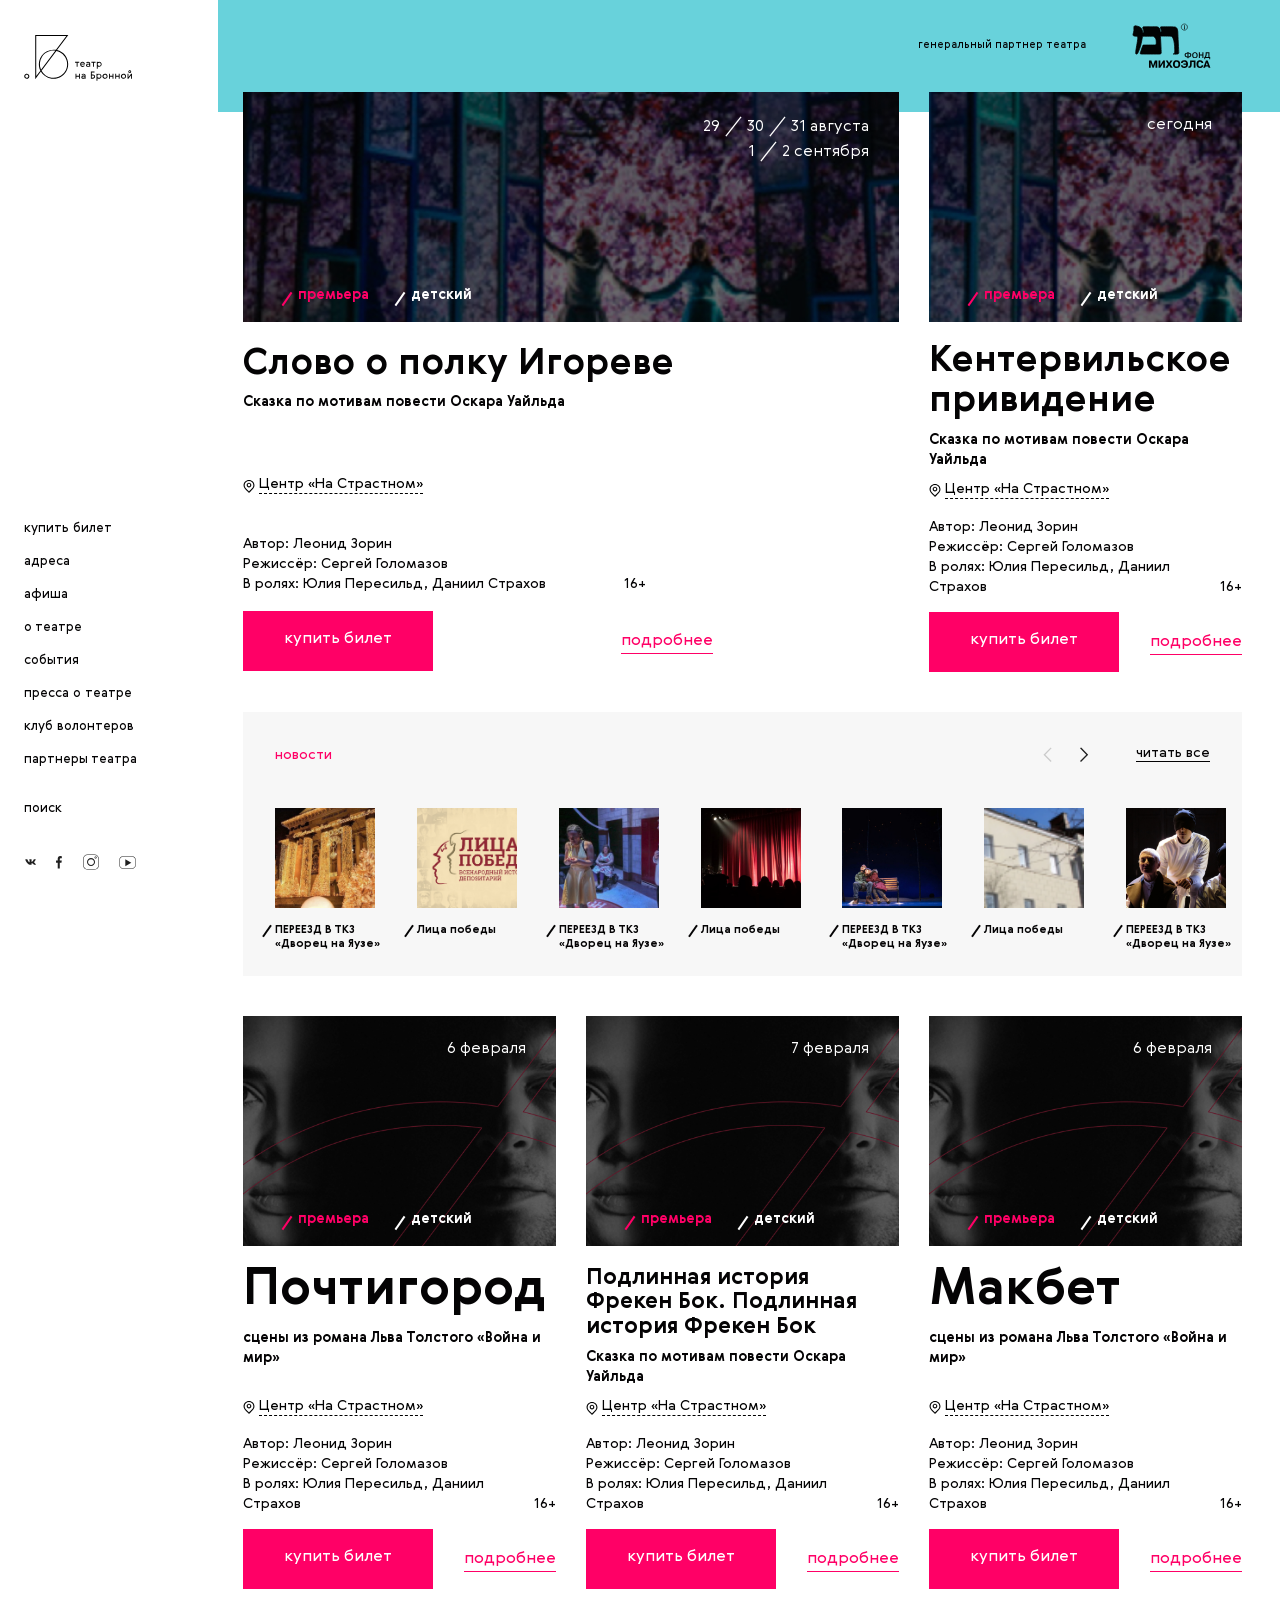
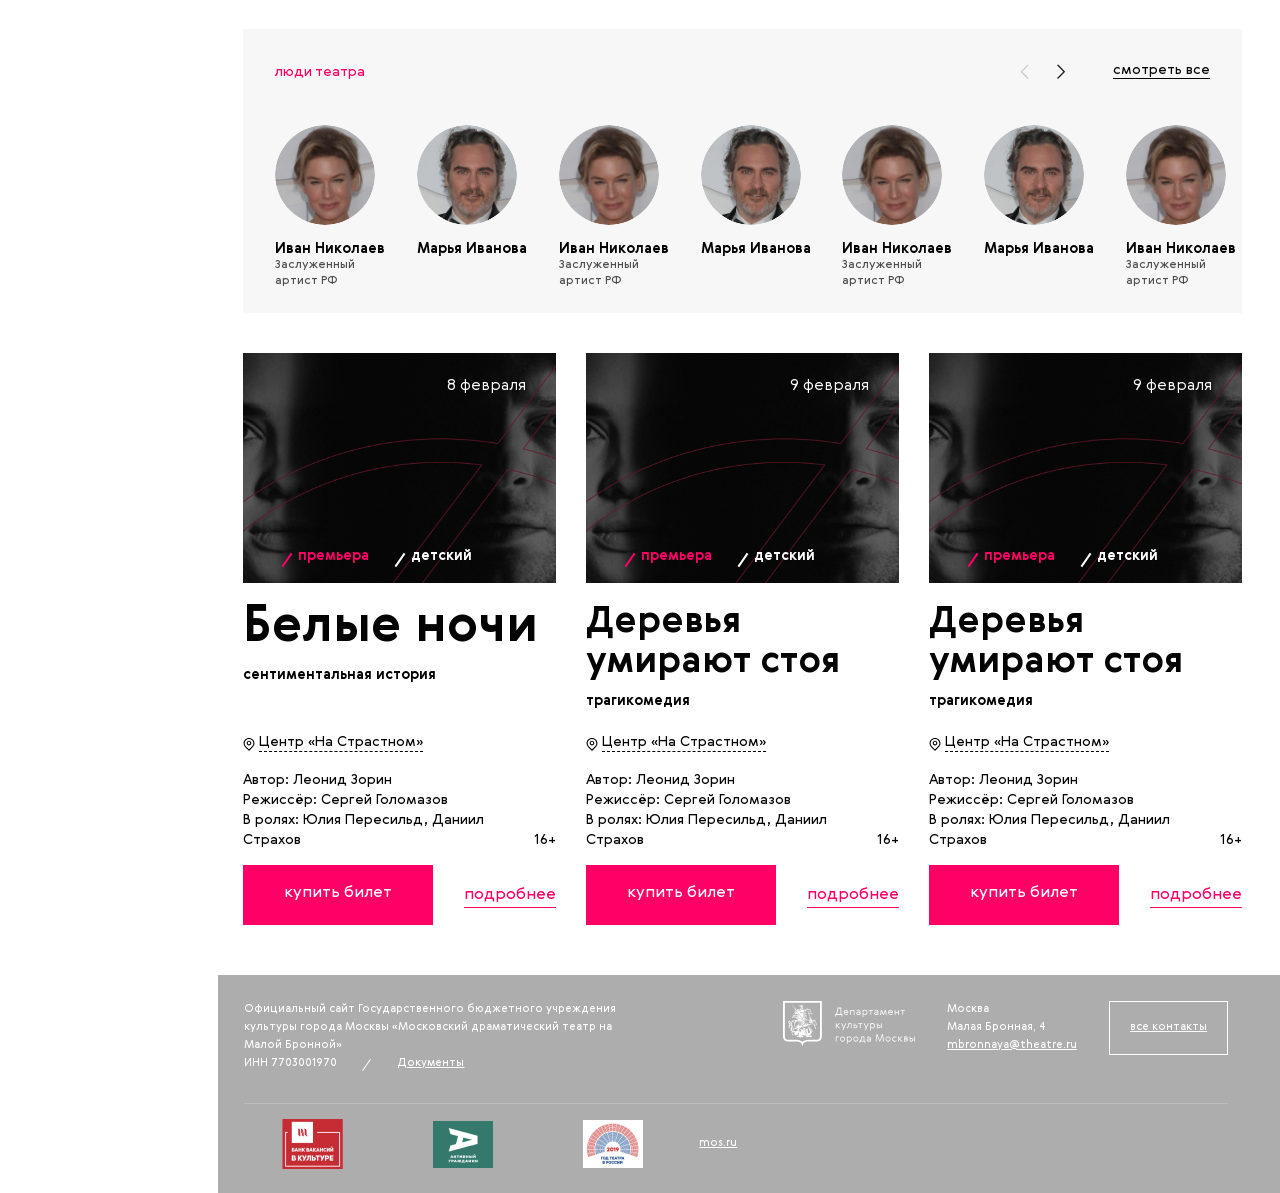
==== commit 7bdabed7: "fixes" ====
--- a/index.html
+++ b/index.html
@@ -1 +1 @@
-<html lang="en"><head><meta charset="UTF-8" /><meta name="viewport" content="width=device-width, initial-scale=1.0" /><title>Театр на Малой Бронной</title><meta name="description" /><meta name="keywords" /><meta http-equiv="X-UA-Compatible" content="ie=edge" /><meta name="format-detection" content="telephone=no" /><meta name="HandheldFriendly" content="true" /><link rel="stylesheet" href="style.css" /></head><body><header class="header"><a href="/" class="logo"><picture class="logo_image"><source srcset="src/img/logo-mobile-main.svg" media="(max-width: 767px)"></source><img src="src/img/logo.svg" /></picture><img src="src/img/logo-mobile-small.svg" class="logo_image__mobile-fixed" /></a><nav class="menu"><div class="menu-toggle"></div><div class="menu_content"><button class="menu_search-icon"></button><img src="src/img/logo-mobile-menu.svg" class="menu_logo" /><div class="search"><div id="search-close" class="search_close"></div><div class="search_fade"></div><div class="search_content"><input type="search" placeholder="поиск" required="true" class="search_input" /><div class="search_results"><a href="spectacle.html" class="search_result">макбет</a><a href="spectacle.html" class="search_result">леди макбет</a><a href="spectacle.html" class="search_result">макбет трагедия</a></div></div></div><a href="/" class="menu_link menu_link__mobile"><span class="menu_link-text">купить билет</span></a><a href="/" class="menu_link menu_link__mobile"><span class="menu_link-text">адреса</span></a><a href="/afisha.html" class="menu_link active"><span class="menu_link-text">афиша</span></a><a href="/about.html" class="menu_link"><span class="menu_link-text">о театре</span></a><a href="/events.html" class="menu_link"><span class="menu_link-text">события</span></a><a href="/press.html" class="menu_link"><span class="menu_link-text">пресса о&nbsp;театре</span></a><a href="/volunteers.html" class="menu_link"><span class="menu_link-text">клуб волонтеров</span></a><a href="/partners.html" class="menu_link"><span class="menu_link-text">партнеры театра</span></a><a href="/search.html" class="menu_link menu_link__indent"><span class="menu_link-text">поиск</span></a><div class="menu_social"><div class="social social__header"><div class="social_links"><a href="#" class="social_link social_link__vk"></a><a href="#" class="social_link social_link__fb"></a><a href="#" class="social_link social_link__insta"></a><a href="#" class="social_link social_link__youtube"></a></div></div></div></div></nav></header><main class="content content__big-indent"><div class="partner"><span class="partner_title">генеральный партнер театра</span><div class="partner_gallery"><div class="gallery"><div class="gallery_items"><div class="gallery_item"><img src="src/img/mihoels.svg" /></div><div class="gallery_item"><img src="src/img/nauka-i-sport.svg" /></div></div></div></div></div><div class="spectacles"><div class="spectacle spectacle__big"><div class="spectacle_gallery"><div class="gallery"><div class="gallery_items"><div class="gallery_item"><a href="spectacle.html" class="spectacle_image-wrapper"><img src="src/img/temp/spectacle-1.jpg" class="spectacle_image" /><span class="spectacle_date"><div><span>29</span><div class="spectacle_date-slash"></div><span>30</span><div class="spectacle_date-slash"></div><span>31 августа</span></div><div><span>1</span><div class="spectacle_date-slash"></div><span>2 сентября</span></div></span><div class="spectacle_tags"><span class="spectacle_tag spectacle_tag__bright">премьера</span><span class="spectacle_tag">детский</span></div></a></div><div class="gallery_item"><a href="spectacle.html" class="spectacle_image-wrapper"><img src="src/img/temp/spectacle-2.jpg" class="spectacle_image" /><span class="spectacle_date"><div><span>29</span><div class="spectacle_date-slash"></div><span>30</span><div class="spectacle_date-slash"></div><span>31 августа</span></div><div><span>1</span><div class="spectacle_date-slash"></div><span>2 сентября</span></div></span><div class="spectacle_tags"><span class="spectacle_tag">детский</span></div></a></div><div class="gallery_item"><a href="spectacle.html" class="spectacle_image-wrapper"><img src="src/img/temp/spectacle-1.jpg" class="spectacle_image" /><span class="spectacle_date">сегодня</span><div class="spectacle_tags"><span class="spectacle_tag spectacle_tag__bright">премьера</span><span class="spectacle_tag">детский</span></div></a></div></div></div></div><a href="spectacle.html" class="spectacle_header"><h2 class="spectacle_title"><span class="spectacle_title-text">Кентервильское привидение</span></h2><p class="spectacle_description">Сказка по мотивам повести Оскара Уайльда</p></a><div class="spectacle_info"><a href="#" class="spectacle_adress">Центр «На Страстном»</a><div class="spectacle_creators"><span class="spectacle_creators-line">Автор: Леонид Зорин</span><span class="spectacle_creators-line">Режиссёр: Сергей Голомазов</span><span class="spectacle_creators-line">В ролях: Юлия Пересильд, Даниил Страхов</span></div><div class="spectacle_info-rating">16+</div></div><div class="spectacle_controls"><button class="spectacle_button">купить билет</button><a href="/" class="spectacle_more-info">подробнее</a></div></div><div class="spectacle"><div class="spectacle_gallery"><div class="gallery"><div class="gallery_items"><div class="gallery_item"><a href="spectacle.html" class="spectacle_image-wrapper"><img src="src/img/temp/spectacle-1.jpg" class="spectacle_image" /><span class="spectacle_date">сегодня</span><div class="spectacle_tags"><span class="spectacle_tag spectacle_tag__bright">премьера</span><span class="spectacle_tag">детский</span></div></a></div><div class="gallery_item"><a href="spectacle.html" class="spectacle_image-wrapper"><img src="src/img/temp/spectacle-2.jpg" class="spectacle_image" /><span class="spectacle_date">сегодня</span><div class="spectacle_tags"><span class="spectacle_tag">детский</span></div></a></div><div class="gallery_item"><a href="spectacle.html" class="spectacle_image-wrapper"><img src="src/img/temp/spectacle-1.jpg" class="spectacle_image" /><span class="spectacle_date">сегодня</span><div class="spectacle_tags"><span class="spectacle_tag spectacle_tag__bright">премьера</span><span class="spectacle_tag">детский</span></div></a></div></div></div></div><a href="spectacle.html" class="spectacle_header"><h2 class="spectacle_title"><span class="spectacle_title-text">Кентервильское привидение</span></h2><p class="spectacle_description">Сказка по мотивам повести Оскара Уайльда</p></a><div class="spectacle_info"><a href="#" class="spectacle_adress">Центр «На Страстном»</a><div class="spectacle_creators"><span class="spectacle_creators-line">Автор: Леонид Зорин</span><span class="spectacle_creators-line">Режиссёр: Сергей Голомазов</span><span class="spectacle_creators-line">В ролях: Юлия Пересильд, Даниил Страхов</span></div><div class="spectacle_info-rating">16+</div></div><div class="spectacle_controls"><button class="spectacle_button">купить билет</button><a href="/" class="spectacle_more-info">подробнее</a></div></div></div><div class="widget carousel"><div class="widget_header"><span class="widget_title">новости</span><div class="widget_controls"><div class="carousel_controls"><button class="carousel_button carousel_button__prev"></button><button class="carousel_button carousel_button__next"></button></div><a href="#" class="widget_link">читать все</a></div></div><div class="carousel_track"><a href="#" class="carousel_item"><div class="carousel_item-image-wrapper"><img src="src/img/temp/news-1.jpg" class="carousel_item-image" /></div><span class="carousel_item-title carousel_item-title__decorated">ПЕРЕЕЗД В ТКЗ «Дворец на Яузе»</span></a><a href="#" class="carousel_item"><div class="carousel_item-image-wrapper"><img src="src/img/temp/news-2.jpg" class="carousel_item-image" /></div><span class="carousel_item-title carousel_item-title__decorated">Лица победы</span></a><a href="#" class="carousel_item"><div class="carousel_item-image-wrapper"><img src="src/img/temp/news-3.jpg" class="carousel_item-image" /></div><span class="carousel_item-title carousel_item-title__decorated">ПЕРЕЕЗД В ТКЗ «Дворец на Яузе»</span></a><a href="#" class="carousel_item"><div class="carousel_item-image-wrapper"><img src="src/img/temp/news-4.jpg" class="carousel_item-image" /></div><span class="carousel_item-title carousel_item-title__decorated">Лица победы</span></a><a href="#" class="carousel_item"><div class="carousel_item-image-wrapper"><img src="src/img/temp/news-5.jpg" class="carousel_item-image" /></div><span class="carousel_item-title carousel_item-title__decorated">ПЕРЕЕЗД В ТКЗ «Дворец на Яузе»</span></a><a href="#" class="carousel_item"><div class="carousel_item-image-wrapper"><img src="src/img/temp/news-6.jpg" class="carousel_item-image" /></div><span class="carousel_item-title carousel_item-title__decorated">Лица победы</span></a><a href="#" class="carousel_item"><div class="carousel_item-image-wrapper"><img src="src/img/temp/news-7.jpg" class="carousel_item-image" /></div><span class="carousel_item-title carousel_item-title__decorated">ПЕРЕЕЗД В ТКЗ «Дворец на Яузе»</span></a><a href="#" class="carousel_item"><div class="carousel_item-image-wrapper"><img src="src/img/temp/news-5.jpg" class="carousel_item-image" /></div><span class="carousel_item-title carousel_item-title__decorated">Лица победы</span></a><a href="#" class="carousel_item"><div class="carousel_item-image-wrapper"><img src="src/img/temp/news-1.jpg" class="carousel_item-image" /></div><span class="carousel_item-title carousel_item-title__decorated">ПЕРЕЕЗД В ТКЗ «Дворец на Яузе»</span></a><a href="#" class="carousel_item"><div class="carousel_item-image-wrapper"><img src="src/img/temp/news-2.jpg" class="carousel_item-image" /></div><span class="carousel_item-title carousel_item-title__decorated">Лица победы</span></a><a href="#" class="carousel_item"><div class="carousel_item-image-wrapper"><img src="src/img/temp/news-3.jpg" class="carousel_item-image" /></div><span class="carousel_item-title carousel_item-title__decorated">ПЕРЕЕЗД В ТКЗ «Дворец на Яузе»</span></a><a href="#" class="carousel_item"><div class="carousel_item-image-wrapper"><img src="src/img/temp/news-4.jpg" class="carousel_item-image" /></div><span class="carousel_item-title carousel_item-title__decorated">Лица победы</span></a><a href="#" class="carousel_item"><div class="carousel_item-image-wrapper"><img src="src/img/temp/news-5.jpg" class="carousel_item-image" /></div><span class="carousel_item-title carousel_item-title__decorated">ПЕРЕЕЗД В ТКЗ «Дворец на Яузе»</span></a><a href="#" class="carousel_item"><div class="carousel_item-image-wrapper"><img src="src/img/temp/news-6.jpg" class="carousel_item-image" /></div><span class="carousel_item-title carousel_item-title__decorated">Лица победы</span></a><a href="#" class="carousel_item"><div class="carousel_item-image-wrapper"><img src="src/img/temp/news-7.jpg" class="carousel_item-image" /></div><span class="carousel_item-title carousel_item-title__decorated">ПЕРЕЕЗД В ТКЗ «Дворец на Яузе»</span></a><a href="#" class="carousel_item"><div class="carousel_item-image-wrapper"><img src="src/img/temp/news-5.jpg" class="carousel_item-image" /></div><span class="carousel_item-title carousel_item-title__decorated">Лица победы</span></a></div></div><div class="spectacles"><div class="spectacle"><a href="spectacle.html" class="spectacle_image-wrapper"><div class="spectacle_tags"><span class="spectacle_tag spectacle_tag__bright">премьера</span><span class="spectacle_tag">детский</span></div><img src="src/img/temp/spectacle-2.jpg" class="spectacle_image" /><span class="spectacle_date">6 февраля</span></a><a href="spectacle.html" class="spectacle_header"><h2 class="spectacle_title"><span class="spectacle_title-text">Почтигород</span></h2><p class="spectacle_description">сцены из романа Льва Толстого «Война и мир»</p></a><div class="spectacle_info"><a href="#" class="spectacle_adress">Центр «На Страстном»</a><div class="spectacle_creators"><span class="spectacle_creators-line">Автор: Леонид Зорин</span><span class="spectacle_creators-line">Режиссёр: Сергей Голомазов</span><span class="spectacle_creators-line">В ролях: Юлия Пересильд, Даниил Страхов</span><div class="spectacle_info-rating">16+</div></div></div><div class="spectacle_controls"><button class="spectacle_button">купить билет</button><a href="/" class="spectacle_more-info">подробнее</a></div></div><div class="spectacle"><a href="spectacle.html" class="spectacle_image-wrapper"><div class="spectacle_tags"><span class="spectacle_tag spectacle_tag__bright">премьера</span><span class="spectacle_tag">детский</span></div><img src="src/img/temp/spectacle-2.jpg" class="spectacle_image" /><span class="spectacle_date">7 февраля</span></a><a href="spectacle.html" class="spectacle_header"><h2 class="spectacle_title"><span class="spectacle_title-text">Подлинная история Фрекен Бок. Подлинная история Фрекен Бок</span></h2><p class="spectacle_description">Сказка по мотивам повести  Оскара Уайльда</p></a><div class="spectacle_info"><a href="#" class="spectacle_adress">Центр «На Страстном»</a><div class="spectacle_creators"><span class="spectacle_creators-line">Автор: Леонид Зорин</span><span class="spectacle_creators-line">Режиссёр: Сергей Голомазов</span><span class="spectacle_creators-line">В ролях: Юлия Пересильд, Даниил Страхов</span><div class="spectacle_info-rating">16+</div></div></div><div class="spectacle_controls"><button class="spectacle_button">купить билет</button><a href="/" class="spectacle_more-info">подробнее</a></div></div><div class="spectacle"><a href="spectacle.html" class="spectacle_image-wrapper"><div class="spectacle_tags"><span class="spectacle_tag spectacle_tag__bright">премьера</span><span class="spectacle_tag">детский</span></div><img src="src/img/temp/spectacle-2.jpg" class="spectacle_image" /><span class="spectacle_date">6 февраля</span></a><a href="spectacle.html" class="spectacle_header"><h2 class="spectacle_title"><span class="spectacle_title-text">Макбет</span></h2><p class="spectacle_description">сцены из романа Льва Толстого «Война и мир»</p></a><div class="spectacle_info"><a href="#" class="spectacle_adress">Центр «На Страстном»</a><div class="spectacle_creators"><span class="spectacle_creators-line">Автор: Леонид Зорин</span><span class="spectacle_creators-line">Режиссёр: Сергей Голомазов</span><span class="spectacle_creators-line">В ролях: Юлия Пересильд, Даниил Страхов</span><div class="spectacle_info-rating">16+</div></div></div><div class="spectacle_controls"><button class="spectacle_button">купить билет</button><a href="/" class="spectacle_more-info">подробнее</a></div></div></div><div class="widget carousel"><div class="widget_header"><span class="widget_title">люди театра</span><div class="widget_controls"><div class="carousel_controls"><button class="carousel_button carousel_button__prev"></button><button class="carousel_button carousel_button__next"></button></div><a href="#" class="widget_link">смотреть все</a></div></div><div class="carousel_track"><a href="#" class="carousel_item"><div class="carousel_item-image-wrapper carousel_item-image-wrapper__rounded"><img src="src/img/temp/people-1.jpg" class="carousel_item-image" /></div><span class="carousel_item-title">Иван Николаев</span><span class="carousel_item-subtitle">Заслуженный артист РФ</span></a><a href="#" class="carousel_item"><div class="carousel_item-image-wrapper carousel_item-image-wrapper__rounded"><img src="src/img/temp/people-2.jpg" class="carousel_item-image" /></div><span class="carousel_item-title">Марья Иванова</span></a><a href="#" class="carousel_item"><div class="carousel_item-image-wrapper carousel_item-image-wrapper__rounded"><img src="src/img/temp/people-1.jpg" class="carousel_item-image" /></div><span class="carousel_item-title">Иван Николаев</span><span class="carousel_item-subtitle">Заслуженный артист РФ</span></a><a href="#" class="carousel_item"><div class="carousel_item-image-wrapper carousel_item-image-wrapper__rounded"><img src="src/img/temp/people-2.jpg" class="carousel_item-image" /></div><span class="carousel_item-title">Марья Иванова</span></a><a href="#" class="carousel_item"><div class="carousel_item-image-wrapper carousel_item-image-wrapper__rounded"><img src="src/img/temp/people-1.jpg" class="carousel_item-image" /></div><span class="carousel_item-title">Иван Николаев</span><span class="carousel_item-subtitle">Заслуженный артист РФ</span></a><a href="#" class="carousel_item"><div class="carousel_item-image-wrapper carousel_item-image-wrapper__rounded"><img src="src/img/temp/people-2.jpg" class="carousel_item-image" /></div><span class="carousel_item-title">Марья Иванова</span></a><a href="#" class="carousel_item"><div class="carousel_item-image-wrapper carousel_item-image-wrapper__rounded"><img src="src/img/temp/people-1.jpg" class="carousel_item-image" /></div><span class="carousel_item-title">Иван Николаев</span><span class="carousel_item-subtitle">Заслуженный артист РФ</span></a><a href="#" class="carousel_item"><div class="carousel_item-image-wrapper carousel_item-image-wrapper__rounded"><img src="src/img/temp/people-2.jpg" class="carousel_item-image" /></div><span class="carousel_item-title">Марья Иванова</span></a><a href="#" class="carousel_item"><div class="carousel_item-image-wrapper carousel_item-image-wrapper__rounded"><img src="src/img/temp/people-1.jpg" class="carousel_item-image" /></div><span class="carousel_item-title">Марья Иванова</span></a><a href="#" class="carousel_item"><div class="carousel_item-image-wrapper carousel_item-image-wrapper__rounded"><img src="src/img/temp/people-2.jpg" class="carousel_item-image" /></div><span class="carousel_item-title">Иван Николаев</span><span class="carousel_item-subtitle">Заслуженный артист РФ</span></a><a href="#" class="carousel_item"><div class="carousel_item-image-wrapper carousel_item-image-wrapper__rounded"><img src="src/img/temp/people-1.jpg" class="carousel_item-image" /></div><span class="carousel_item-title">Марья Иванова</span></a><a href="#" class="carousel_item"><div class="carousel_item-image-wrapper carousel_item-image-wrapper__rounded"><img src="src/img/temp/people-2.jpg" class="carousel_item-image" /></div><span class="carousel_item-title">Иван Николаев</span><span class="carousel_item-subtitle">Заслуженный артист РФ</span></a><a href="#" class="carousel_item"><div class="carousel_item-image-wrapper carousel_item-image-wrapper__rounded"><img src="src/img/temp/people-1.jpg" class="carousel_item-image" /></div><span class="carousel_item-title">Марья Иванова</span></a></div></div><div class="spectacles"><div class="spectacle"><a href="spectacle.html" class="spectacle_image-wrapper"><div class="spectacle_tags"><span class="spectacle_tag spectacle_tag__bright">премьера</span><span class="spectacle_tag">детский</span></div><img src="src/img/temp/spectacle-2.jpg" class="spectacle_image" /><span class="spectacle_date">8 февраля</span></a><a href="spectacle.html" class="spectacle_header"><h2 class="spectacle_title"><span class="spectacle_title-text">Белые ночи</span></h2><p class="spectacle_description">сентиментальная история</p></a><div class="spectacle_info"><a href="#" class="spectacle_adress">Центр «На Страстном»</a><div class="spectacle_creators"><span class="spectacle_creators-line">Автор: Леонид Зорин</span><span class="spectacle_creators-line">Режиссёр: Сергей Голомазов</span><span class="spectacle_creators-line">В ролях: Юлия Пересильд, Даниил Страхов</span><div class="spectacle_info-rating">16+</div></div></div><div class="spectacle_controls"><button class="spectacle_button">купить билет</button><a href="/" class="spectacle_more-info">подробнее</a></div></div><div class="spectacle"><a href="spectacle.html" class="spectacle_image-wrapper"><div class="spectacle_tags"><span class="spectacle_tag spectacle_tag__bright">премьера</span><span class="spectacle_tag">детский</span></div><img src="src/img/temp/spectacle-2.jpg" class="spectacle_image" /><span class="spectacle_date">9 февраля</span></a><a href="spectacle.html" class="spectacle_header"><h2 class="spectacle_title"><span class="spectacle_title-text">Деревья умирают стоя</span></h2><p class="spectacle_description">трагикомедия</p></a><div class="spectacle_info"><a href="#" class="spectacle_adress">Центр «На Страстном»</a><div class="spectacle_creators"><span class="spectacle_creators-line">Автор: Леонид Зорин</span><span class="spectacle_creators-line">Режиссёр: Сергей Голомазов</span><span class="spectacle_creators-line">В ролях: Юлия Пересильд, Даниил Страхов</span><div class="spectacle_info-rating">16+</div></div></div><div class="spectacle_controls"><button class="spectacle_button">купить билет</button><a href="/" class="spectacle_more-info">подробнее</a></div></div><div class="spectacle"><a href="spectacle.html" class="spectacle_image-wrapper"><div class="spectacle_tags"><span class="spectacle_tag spectacle_tag__bright">премьера</span><span class="spectacle_tag">детский</span></div><img src="src/img/temp/spectacle-2.jpg" class="spectacle_image" /><span class="spectacle_date">9 февраля</span></a><a href="spectacle.html" class="spectacle_header"><h2 class="spectacle_title"><span class="spectacle_title-text">Деревья умирают стоя</span></h2><p class="spectacle_description">трагикомедия</p></a><div class="spectacle_info"><a href="#" class="spectacle_adress">Центр «На Страстном»</a><div class="spectacle_creators"><span class="spectacle_creators-line">Автор: Леонид Зорин</span><span class="spectacle_creators-line">Режиссёр: Сергей Голомазов</span><span class="spectacle_creators-line">В ролях: Юлия Пересильд, Даниил Страхов</span><div class="spectacle_info-rating">16+</div></div></div><div class="spectacle_controls"><button class="spectacle_button">купить билет</button><a href="/" class="spectacle_more-info">подробнее</a></div></div></div></main><footer class="footer"><div class="footer_mobile"><div class="social"><span class="social_title">следите за нами в соцсетях</span><div class="social_links"><a href="#" class="social_link social_link__vk"></a><a href="#" class="social_link social_link__fb"></a><a href="#" class="social_link social_link__insta"></a><a href="#" class="social_link social_link__youtube"></a></div></div><div class="footer_menu"><a href="afisha.html" class="footer_menu-link">афиша</a><a href="/about.html" class="footer_menu-link">адреса</a><a href="#" class="footer_menu-link">купить билет</a><a href="#" class="footer_menu-link">схема зала</a><span class="footer_menu-link footer_menu-link__disabled">фотобанк</span><a href="volunteers.html" class="footer_menu-link">клуб волонтеров</a><a href="/partners.html" class="footer_menu-link">партнеры театра</a><a href="#" class="footer_menu-link">контакты</a></div></div><div class="footer_content"><div class="footer_columns"><div class="footer_column footer_column__flex"><img src="src/img/dkm.svg" class="footer_logo" /><div class="footer_contacts"><div class="footer_adress"><span>Москва</span><span>Малая Бронная, 4</span><a href="mailto:mbronnaya@theatre.ru">mbronnaya@theatre.ru</a></div><a class="footer_contacts-button">все контакты</a></div></div><div class="footer_column"><p class="footer_description">Официальный сайт Государственного бюджетного учреждения культуры города Москвы  «Московский драматический театр на Малой Бронной»</p><div class="footer_documents"><span class="footer_inn">ИНН 7703001970</span><a href="#" class="footer_documents-link">Документы</a></div></div></div><div class="footer_bottom"><img src="src/img/bank-of-vacancies.jpg" class="footer_bottom-image" /><img src="src/img/active-citizen.jpg" class="footer_bottom-image" /><img src="src/img/year-of-theatre.jpg" class="footer_bottom-image" /><a href="#" class="footer_outer-link">mos.ru</a></div></div></footer><div class="fade"><div class="popup"><button class="popup_close"></button><div class="popup_content"><p class="popup_title">ТКЗ «Дворец на Яузе»</p><div class="place"><div class="place_adress"><div class="place_metro">Электрозаводская Площадь Журавлева, 1</div><button class="place_scheme-button">посмотреть схему&nbsp;зала</button></div><div class="place_map-holder"><div style="position:relative;overflow:hidden;"><a href="https://yandex.by/maps/213/moscow/?utm_medium=mapframe&amp;utm_source=maps" style="color:#eee;font-size:12px;position:absolute;top:0px;">Москва</a><a href="https://yandex.by/maps/213/moscow/house/ploshchad_zhuravlyova_10/Z04YcQdkTEYPQFtvfXt5cn5rYg==/?ll=37.704749%2C55.783214&amp;utm_medium=mapframe&amp;utm_source=maps&amp;z=18.2" style="color:#eee;font-size:12px;position:absolute;top:14px;">Площадь Журавлёва, 10 — Яндекс.Карты</a><iframe src="https://yandex.by/map-widget/v1/-/C8sMQWlE" width="560" height="400" frameborder="0" allowfullscreen="true" style="position:relative;"></iframe></div><div class="place_map-buttons"><button class="place_map-button">открыть в Google Maps<div class="place_map-button-border"></div></button><button class="place_map-button">открыть в Яндекс.Картах<div class="place_map-button-border"></div></button></div></div></div><a href="#" class="popup_print-link">версия для печати</a></div></div></div><script src="src/js/tiny-slider.min.js"></script><script src="src/js/main.js"></script></body></html>+<html lang="en"><head><meta charset="UTF-8" /><meta name="viewport" content="width=device-width, initial-scale=1.0" /><title>Театр на Малой Бронной</title><meta name="description" /><meta name="keywords" /><meta http-equiv="X-UA-Compatible" content="ie=edge" /><meta name="format-detection" content="telephone=no" /><meta name="HandheldFriendly" content="true" /><link rel="stylesheet" href="style.css" /></head><body><header class="header"><a href="/" class="logo"><picture class="logo_image"><source srcset="src/img/logo-mobile-main.svg" media="(max-width: 767px)"></source><img src="src/img/logo.svg" /></picture><img src="src/img/logo-mobile-small.svg" class="logo_image__mobile-fixed" /></a><nav class="menu"><div class="menu-toggle"></div><div class="menu_content"><button class="menu_search-icon"></button><img src="src/img/logo-mobile-menu.svg" class="menu_logo" /><div class="search"><div id="search-close" class="search_close"></div><div class="search_fade"></div><div class="search_content"><input type="search" placeholder="поиск" required="true" class="search_input" /><div class="search_results"><a href="spectacle.html" class="search_result">макбет</a><a href="spectacle.html" class="search_result">леди макбет</a><a href="spectacle.html" class="search_result">макбет трагедия</a></div></div></div><a href="/" class="menu_link menu_link__mobile"><span class="menu_link-text">купить билет</span></a><a href="/" class="menu_link menu_link__mobile"><span class="menu_link-text">адреса</span></a><a href="/afisha.html" class="menu_link active"><span class="menu_link-text">афиша</span></a><a href="/about.html" class="menu_link"><span class="menu_link-text">о театре</span></a><a href="/events.html" class="menu_link"><span class="menu_link-text">события</span></a><a href="/press.html" class="menu_link"><span class="menu_link-text">пресса о&nbsp;театре</span></a><a href="/volunteers.html" class="menu_link"><span class="menu_link-text">клуб волонтеров</span></a><a href="/partners.html" class="menu_link"><span class="menu_link-text">партнеры театра</span></a><a href="/search.html" class="menu_link menu_link__indent"><span class="menu_link-text">поиск</span></a><div class="menu_social"><div class="social social__header"><div class="social_links"><a href="#" class="social_link social_link__vk"></a><a href="#" class="social_link social_link__fb"></a><a href="#" class="social_link social_link__insta"></a><a href="#" class="social_link social_link__youtube"></a></div></div></div></div></nav></header><main class="content content__big-indent"><div class="partner"><span class="partner_title">генеральный партнер театра</span><div class="partner_gallery"><div class="gallery"><div class="gallery_items"><div class="gallery_item"><img src="src/img/mihoels.svg" /></div><div class="gallery_item"><img src="src/img/nauka-i-sport.svg" /></div></div></div></div></div><div class="spectacles"><div class="spectacle spectacle__big"><div class="spectacle_gallery"><div class="gallery"><div class="gallery_items"><div class="gallery_item"><a href="spectacle.html" class="spectacle_image-wrapper"><img src="src/img/temp/spectacle-1.jpg" class="spectacle_image" /><span class="spectacle_date"><div><span>29</span><div class="spectacle_date-slash"></div><span>30</span><div class="spectacle_date-slash"></div><span>31 августа</span></div><div><span>1</span><div class="spectacle_date-slash"></div><span>2 сентября</span></div></span><div class="spectacle_tags"><span class="spectacle_tag spectacle_tag__bright">премьера</span><span class="spectacle_tag">детский</span></div></a></div><div class="gallery_item"><a href="spectacle.html" class="spectacle_image-wrapper"><img src="src/img/temp/spectacle-2.jpg" class="spectacle_image" /><span class="spectacle_date"><div><span>29</span><div class="spectacle_date-slash"></div><span>30</span><div class="spectacle_date-slash"></div><span>31 августа</span></div><div><span>1</span><div class="spectacle_date-slash"></div><span>2 сентября</span></div></span><div class="spectacle_tags"><span class="spectacle_tag">детский</span></div></a></div><div class="gallery_item"><a href="spectacle.html" class="spectacle_image-wrapper"><img src="src/img/temp/spectacle-1.jpg" class="spectacle_image" /><span class="spectacle_date">сегодня</span><div class="spectacle_tags"><span class="spectacle_tag spectacle_tag__bright">премьера</span><span class="spectacle_tag">детский</span></div></a></div></div></div></div><a href="spectacle.html" class="spectacle_header"><h2 class="spectacle_title"><span class="spectacle_title-text">Слово о полку Игореве</span></h2><p class="spectacle_description">Сказка по мотивам повести Оскара Уайльда</p></a><div class="spectacle_info"><a href="#" class="spectacle_adress">Центр «На Страстном»</a><div class="spectacle_creators"><span class="spectacle_creators-line">Автор: Леонид Зорин</span><span class="spectacle_creators-line">Режиссёр: Сергей Голомазов</span><span class="spectacle_creators-line">В ролях: Юлия Пересильд, Даниил Страхов</span></div><div class="spectacle_info-rating">16+</div></div><div class="spectacle_controls"><button class="spectacle_button">купить билет</button><a href="/" class="spectacle_more-info">подробнее</a></div></div><div class="spectacle"><div class="spectacle_gallery"><div class="gallery"><div class="gallery_items"><div class="gallery_item"><a href="spectacle.html" class="spectacle_image-wrapper"><img src="src/img/temp/spectacle-1.jpg" class="spectacle_image" /><span class="spectacle_date">сегодня</span><div class="spectacle_tags"><span class="spectacle_tag spectacle_tag__bright">премьера</span><span class="spectacle_tag">детский</span></div></a></div><div class="gallery_item"><a href="spectacle.html" class="spectacle_image-wrapper"><img src="src/img/temp/spectacle-2.jpg" class="spectacle_image" /><span class="spectacle_date">сегодня</span><div class="spectacle_tags"><span class="spectacle_tag">детский</span></div></a></div><div class="gallery_item"><a href="spectacle.html" class="spectacle_image-wrapper"><img src="src/img/temp/spectacle-1.jpg" class="spectacle_image" /><span class="spectacle_date">сегодня</span><div class="spectacle_tags"><span class="spectacle_tag spectacle_tag__bright">премьера</span><span class="spectacle_tag">детский</span></div></a></div></div></div></div><a href="spectacle.html" class="spectacle_header"><h2 class="spectacle_title"><span class="spectacle_title-text">Кентервильское привидение</span></h2><p class="spectacle_description">Сказка по мотивам повести Оскара Уайльда</p></a><div class="spectacle_info"><a href="#" class="spectacle_adress">Центр «На Страстном»</a><div class="spectacle_creators"><span class="spectacle_creators-line">Автор: Леонид Зорин</span><span class="spectacle_creators-line">Режиссёр: Сергей Голомазов</span><span class="spectacle_creators-line">В ролях: Юлия Пересильд, Даниил Страхов</span></div><div class="spectacle_info-rating">16+</div></div><div class="spectacle_controls"><button class="spectacle_button">купить билет</button><a href="/" class="spectacle_more-info">подробнее</a></div></div></div><div class="widget carousel"><div class="widget_header"><span class="widget_title">новости</span><div class="widget_controls"><div class="carousel_controls"><button class="carousel_button carousel_button__prev"></button><button class="carousel_button carousel_button__next"></button></div><a href="#" class="widget_link">читать все</a></div></div><div class="carousel_track"><a href="#" class="carousel_item"><div class="carousel_item-image-wrapper"><img src="src/img/temp/news-1.jpg" class="carousel_item-image" /></div><span class="carousel_item-title carousel_item-title__decorated">ПЕРЕЕЗД В ТКЗ «Дворец на Яузе»</span></a><a href="#" class="carousel_item"><div class="carousel_item-image-wrapper"><img src="src/img/temp/news-2.jpg" class="carousel_item-image" /></div><span class="carousel_item-title carousel_item-title__decorated">Лица победы</span></a><a href="#" class="carousel_item"><div class="carousel_item-image-wrapper"><img src="src/img/temp/news-3.jpg" class="carousel_item-image" /></div><span class="carousel_item-title carousel_item-title__decorated">ПЕРЕЕЗД В ТКЗ «Дворец на Яузе»</span></a><a href="#" class="carousel_item"><div class="carousel_item-image-wrapper"><img src="src/img/temp/news-4.jpg" class="carousel_item-image" /></div><span class="carousel_item-title carousel_item-title__decorated">Лица победы</span></a><a href="#" class="carousel_item"><div class="carousel_item-image-wrapper"><img src="src/img/temp/news-5.jpg" class="carousel_item-image" /></div><span class="carousel_item-title carousel_item-title__decorated">ПЕРЕЕЗД В ТКЗ «Дворец на Яузе»</span></a><a href="#" class="carousel_item"><div class="carousel_item-image-wrapper"><img src="src/img/temp/news-6.jpg" class="carousel_item-image" /></div><span class="carousel_item-title carousel_item-title__decorated">Лица победы</span></a><a href="#" class="carousel_item"><div class="carousel_item-image-wrapper"><img src="src/img/temp/news-7.jpg" class="carousel_item-image" /></div><span class="carousel_item-title carousel_item-title__decorated">ПЕРЕЕЗД В ТКЗ «Дворец на Яузе»</span></a><a href="#" class="carousel_item"><div class="carousel_item-image-wrapper"><img src="src/img/temp/news-5.jpg" class="carousel_item-image" /></div><span class="carousel_item-title carousel_item-title__decorated">Лица победы</span></a><a href="#" class="carousel_item"><div class="carousel_item-image-wrapper"><img src="src/img/temp/news-1.jpg" class="carousel_item-image" /></div><span class="carousel_item-title carousel_item-title__decorated">ПЕРЕЕЗД В ТКЗ «Дворец на Яузе»</span></a><a href="#" class="carousel_item"><div class="carousel_item-image-wrapper"><img src="src/img/temp/news-2.jpg" class="carousel_item-image" /></div><span class="carousel_item-title carousel_item-title__decorated">Лица победы</span></a><a href="#" class="carousel_item"><div class="carousel_item-image-wrapper"><img src="src/img/temp/news-3.jpg" class="carousel_item-image" /></div><span class="carousel_item-title carousel_item-title__decorated">ПЕРЕЕЗД В ТКЗ «Дворец на Яузе»</span></a><a href="#" class="carousel_item"><div class="carousel_item-image-wrapper"><img src="src/img/temp/news-4.jpg" class="carousel_item-image" /></div><span class="carousel_item-title carousel_item-title__decorated">Лица победы</span></a><a href="#" class="carousel_item"><div class="carousel_item-image-wrapper"><img src="src/img/temp/news-5.jpg" class="carousel_item-image" /></div><span class="carousel_item-title carousel_item-title__decorated">ПЕРЕЕЗД В ТКЗ «Дворец на Яузе»</span></a><a href="#" class="carousel_item"><div class="carousel_item-image-wrapper"><img src="src/img/temp/news-6.jpg" class="carousel_item-image" /></div><span class="carousel_item-title carousel_item-title__decorated">Лица победы</span></a><a href="#" class="carousel_item"><div class="carousel_item-image-wrapper"><img src="src/img/temp/news-7.jpg" class="carousel_item-image" /></div><span class="carousel_item-title carousel_item-title__decorated">ПЕРЕЕЗД В ТКЗ «Дворец на Яузе»</span></a><a href="#" class="carousel_item"><div class="carousel_item-image-wrapper"><img src="src/img/temp/news-5.jpg" class="carousel_item-image" /></div><span class="carousel_item-title carousel_item-title__decorated">Лица победы</span></a></div></div><div class="spectacles"><div class="spectacle"><a href="spectacle.html" class="spectacle_image-wrapper"><div class="spectacle_tags"><span class="spectacle_tag spectacle_tag__bright">премьера</span><span class="spectacle_tag">детский</span></div><img src="src/img/temp/spectacle-2.jpg" class="spectacle_image" /><span class="spectacle_date">6 февраля</span></a><a href="spectacle.html" class="spectacle_header"><h2 class="spectacle_title"><span class="spectacle_title-text">Почтигород</span></h2><p class="spectacle_description">сцены из романа Льва Толстого «Война и мир»</p></a><div class="spectacle_info"><a href="#" class="spectacle_adress">Центр «На Страстном»</a><div class="spectacle_creators"><span class="spectacle_creators-line">Автор: Леонид Зорин</span><span class="spectacle_creators-line">Режиссёр: Сергей Голомазов</span><span class="spectacle_creators-line">В ролях: Юлия Пересильд, Даниил Страхов</span><div class="spectacle_info-rating">16+</div></div></div><div class="spectacle_controls"><button class="spectacle_button">купить билет</button><a href="/" class="spectacle_more-info">подробнее</a></div></div><div class="spectacle"><a href="spectacle.html" class="spectacle_image-wrapper"><div class="spectacle_tags"><span class="spectacle_tag spectacle_tag__bright">премьера</span><span class="spectacle_tag">детский</span></div><img src="src/img/temp/spectacle-2.jpg" class="spectacle_image" /><span class="spectacle_date">7 февраля</span></a><a href="spectacle.html" class="spectacle_header"><h2 class="spectacle_title"><span class="spectacle_title-text">Подлинная история Фрекен Бок. Подлинная история Фрекен Бок</span></h2><p class="spectacle_description">Сказка по мотивам повести  Оскара Уайльда</p></a><div class="spectacle_info"><a href="#" class="spectacle_adress">Центр «На Страстном»</a><div class="spectacle_creators"><span class="spectacle_creators-line">Автор: Леонид Зорин</span><span class="spectacle_creators-line">Режиссёр: Сергей Голомазов</span><span class="spectacle_creators-line">В ролях: Юлия Пересильд, Даниил Страхов</span><div class="spectacle_info-rating">16+</div></div></div><div class="spectacle_controls"><button class="spectacle_button">купить билет</button><a href="/" class="spectacle_more-info">подробнее</a></div></div><div class="spectacle"><a href="spectacle.html" class="spectacle_image-wrapper"><div class="spectacle_tags"><span class="spectacle_tag spectacle_tag__bright">премьера</span><span class="spectacle_tag">детский</span></div><img src="src/img/temp/spectacle-2.jpg" class="spectacle_image" /><span class="spectacle_date">6 февраля</span></a><a href="spectacle.html" class="spectacle_header"><h2 class="spectacle_title"><span class="spectacle_title-text">Макбет</span></h2><p class="spectacle_description">сцены из романа Льва Толстого «Война и мир»</p></a><div class="spectacle_info"><a href="#" class="spectacle_adress">Центр «На Страстном»</a><div class="spectacle_creators"><span class="spectacle_creators-line">Автор: Леонид Зорин</span><span class="spectacle_creators-line">Режиссёр: Сергей Голомазов</span><span class="spectacle_creators-line">В ролях: Юлия Пересильд, Даниил Страхов</span><div class="spectacle_info-rating">16+</div></div></div><div class="spectacle_controls"><button class="spectacle_button">купить билет</button><a href="/" class="spectacle_more-info">подробнее</a></div></div></div><div class="widget carousel"><div class="widget_header"><span class="widget_title">люди театра</span><div class="widget_controls"><div class="carousel_controls"><button class="carousel_button carousel_button__prev"></button><button class="carousel_button carousel_button__next"></button></div><a href="#" class="widget_link">смотреть все</a></div></div><div class="carousel_track"><a href="#" class="carousel_item"><div class="carousel_item-image-wrapper carousel_item-image-wrapper__rounded"><img src="src/img/temp/people-1.jpg" class="carousel_item-image" /></div><span class="carousel_item-title">Иван Николаев</span><span class="carousel_item-subtitle">Заслуженный артист РФ</span></a><a href="#" class="carousel_item"><div class="carousel_item-image-wrapper carousel_item-image-wrapper__rounded"><img src="src/img/temp/people-2.jpg" class="carousel_item-image" /></div><span class="carousel_item-title">Марья Иванова</span></a><a href="#" class="carousel_item"><div class="carousel_item-image-wrapper carousel_item-image-wrapper__rounded"><img src="src/img/temp/people-1.jpg" class="carousel_item-image" /></div><span class="carousel_item-title">Иван Николаев</span><span class="carousel_item-subtitle">Заслуженный артист РФ</span></a><a href="#" class="carousel_item"><div class="carousel_item-image-wrapper carousel_item-image-wrapper__rounded"><img src="src/img/temp/people-2.jpg" class="carousel_item-image" /></div><span class="carousel_item-title">Марья Иванова</span></a><a href="#" class="carousel_item"><div class="carousel_item-image-wrapper carousel_item-image-wrapper__rounded"><img src="src/img/temp/people-1.jpg" class="carousel_item-image" /></div><span class="carousel_item-title">Иван Николаев</span><span class="carousel_item-subtitle">Заслуженный артист РФ</span></a><a href="#" class="carousel_item"><div class="carousel_item-image-wrapper carousel_item-image-wrapper__rounded"><img src="src/img/temp/people-2.jpg" class="carousel_item-image" /></div><span class="carousel_item-title">Марья Иванова</span></a><a href="#" class="carousel_item"><div class="carousel_item-image-wrapper carousel_item-image-wrapper__rounded"><img src="src/img/temp/people-1.jpg" class="carousel_item-image" /></div><span class="carousel_item-title">Иван Николаев</span><span class="carousel_item-subtitle">Заслуженный артист РФ</span></a><a href="#" class="carousel_item"><div class="carousel_item-image-wrapper carousel_item-image-wrapper__rounded"><img src="src/img/temp/people-2.jpg" class="carousel_item-image" /></div><span class="carousel_item-title">Марья Иванова</span></a><a href="#" class="carousel_item"><div class="carousel_item-image-wrapper carousel_item-image-wrapper__rounded"><img src="src/img/temp/people-1.jpg" class="carousel_item-image" /></div><span class="carousel_item-title">Марья Иванова</span></a><a href="#" class="carousel_item"><div class="carousel_item-image-wrapper carousel_item-image-wrapper__rounded"><img src="src/img/temp/people-2.jpg" class="carousel_item-image" /></div><span class="carousel_item-title">Иван Николаев</span><span class="carousel_item-subtitle">Заслуженный артист РФ</span></a><a href="#" class="carousel_item"><div class="carousel_item-image-wrapper carousel_item-image-wrapper__rounded"><img src="src/img/temp/people-1.jpg" class="carousel_item-image" /></div><span class="carousel_item-title">Марья Иванова</span></a><a href="#" class="carousel_item"><div class="carousel_item-image-wrapper carousel_item-image-wrapper__rounded"><img src="src/img/temp/people-2.jpg" class="carousel_item-image" /></div><span class="carousel_item-title">Иван Николаев</span><span class="carousel_item-subtitle">Заслуженный артист РФ</span></a><a href="#" class="carousel_item"><div class="carousel_item-image-wrapper carousel_item-image-wrapper__rounded"><img src="src/img/temp/people-1.jpg" class="carousel_item-image" /></div><span class="carousel_item-title">Марья Иванова</span></a></div></div><div class="spectacles"><div class="spectacle"><a href="spectacle.html" class="spectacle_image-wrapper"><div class="spectacle_tags"><span class="spectacle_tag spectacle_tag__bright">премьера</span><span class="spectacle_tag">детский</span></div><img src="src/img/temp/spectacle-2.jpg" class="spectacle_image" /><span class="spectacle_date">8 февраля</span></a><a href="spectacle.html" class="spectacle_header"><h2 class="spectacle_title"><span class="spectacle_title-text">Белые ночи</span></h2><p class="spectacle_description">сентиментальная история</p></a><div class="spectacle_info"><a href="#" class="spectacle_adress">Центр «На Страстном»</a><div class="spectacle_creators"><span class="spectacle_creators-line">Автор: Леонид Зорин</span><span class="spectacle_creators-line">Режиссёр: Сергей Голомазов</span><span class="spectacle_creators-line">В ролях: Юлия Пересильд, Даниил Страхов</span><div class="spectacle_info-rating">16+</div></div></div><div class="spectacle_controls"><button class="spectacle_button">купить билет</button><a href="/" class="spectacle_more-info">подробнее</a></div></div><div class="spectacle"><a href="spectacle.html" class="spectacle_image-wrapper"><div class="spectacle_tags"><span class="spectacle_tag spectacle_tag__bright">премьера</span><span class="spectacle_tag">детский</span></div><img src="src/img/temp/spectacle-2.jpg" class="spectacle_image" /><span class="spectacle_date">9 февраля</span></a><a href="spectacle.html" class="spectacle_header"><h2 class="spectacle_title"><span class="spectacle_title-text">Деревья умирают стоя</span></h2><p class="spectacle_description">трагикомедия</p></a><div class="spectacle_info"><a href="#" class="spectacle_adress">Центр «На Страстном»</a><div class="spectacle_creators"><span class="spectacle_creators-line">Автор: Леонид Зорин</span><span class="spectacle_creators-line">Режиссёр: Сергей Голомазов</span><span class="spectacle_creators-line">В ролях: Юлия Пересильд, Даниил Страхов</span><div class="spectacle_info-rating">16+</div></div></div><div class="spectacle_controls"><button class="spectacle_button">купить билет</button><a href="/" class="spectacle_more-info">подробнее</a></div></div><div class="spectacle"><a href="spectacle.html" class="spectacle_image-wrapper"><div class="spectacle_tags"><span class="spectacle_tag spectacle_tag__bright">премьера</span><span class="spectacle_tag">детский</span></div><img src="src/img/temp/spectacle-2.jpg" class="spectacle_image" /><span class="spectacle_date">9 февраля</span></a><a href="spectacle.html" class="spectacle_header"><h2 class="spectacle_title"><span class="spectacle_title-text">Деревья умирают стоя</span></h2><p class="spectacle_description">трагикомедия</p></a><div class="spectacle_info"><a href="#" class="spectacle_adress">Центр «На Страстном»</a><div class="spectacle_creators"><span class="spectacle_creators-line">Автор: Леонид Зорин</span><span class="spectacle_creators-line">Режиссёр: Сергей Голомазов</span><span class="spectacle_creators-line">В ролях: Юлия Пересильд, Даниил Страхов</span><div class="spectacle_info-rating">16+</div></div></div><div class="spectacle_controls"><button class="spectacle_button">купить билет</button><a href="/" class="spectacle_more-info">подробнее</a></div></div></div></main><footer class="footer"><div class="footer_mobile"><div class="social"><span class="social_title">следите за нами в соцсетях</span><div class="social_links"><a href="#" class="social_link social_link__vk"></a><a href="#" class="social_link social_link__fb"></a><a href="#" class="social_link social_link__insta"></a><a href="#" class="social_link social_link__youtube"></a></div></div><div class="footer_menu"><a href="afisha.html" class="footer_menu-link">афиша</a><a href="/about.html" class="footer_menu-link">адреса</a><a href="#" class="footer_menu-link">купить билет</a><a href="#" class="footer_menu-link">схема зала</a><span class="footer_menu-link footer_menu-link__disabled">фотобанк</span><a href="volunteers.html" class="footer_menu-link">клуб волонтеров</a><a href="/partners.html" class="footer_menu-link">партнеры театра</a><a href="#" class="footer_menu-link">контакты</a></div></div><div class="footer_content"><div class="footer_columns"><div class="footer_column footer_column__flex"><img src="src/img/dkm.svg" class="footer_logo" /><div class="footer_contacts"><div class="footer_adress"><span>Москва</span><span>Малая Бронная, 4</span><a href="mailto:mbronnaya@theatre.ru">mbronnaya@theatre.ru</a></div><a class="footer_contacts-button">все контакты</a></div></div><div class="footer_column"><p class="footer_description">Официальный сайт Государственного бюджетного учреждения культуры города Москвы  «Московский драматический театр на Малой Бронной»</p><div class="footer_documents"><span class="footer_inn">ИНН 7703001970</span><a href="#" class="footer_documents-link">Документы</a></div></div></div><div class="footer_bottom"><img src="src/img/bank-of-vacancies.jpg" class="footer_bottom-image" /><img src="src/img/active-citizen.jpg" class="footer_bottom-image" /><img src="src/img/year-of-theatre.jpg" class="footer_bottom-image" /><a href="#" class="footer_outer-link">mos.ru</a></div></div></footer><div class="fade"><div class="popup"><button class="popup_close"></button><div class="popup_content"><p class="popup_title">ТКЗ «Дворец на Яузе»</p><div class="place"><div class="place_adress"><div class="place_metro">Электрозаводская Площадь Журавлева, 1</div><button class="place_scheme-button">посмотреть схему&nbsp;зала</button></div><div class="place_map-holder"><div style="position:relative;overflow:hidden;"><a href="https://yandex.by/maps/213/moscow/?utm_medium=mapframe&amp;utm_source=maps" style="color:#eee;font-size:12px;position:absolute;top:0px;">Москва</a><a href="https://yandex.by/maps/213/moscow/house/ploshchad_zhuravlyova_10/Z04YcQdkTEYPQFtvfXt5cn5rYg==/?ll=37.704749%2C55.783214&amp;utm_medium=mapframe&amp;utm_source=maps&amp;z=18.2" style="color:#eee;font-size:12px;position:absolute;top:14px;">Площадь Журавлёва, 10 — Яндекс.Карты</a><iframe src="https://yandex.by/map-widget/v1/-/C8sMQWlE" width="560" height="400" frameborder="0" allowfullscreen="true" style="position:relative;"></iframe></div><div class="place_map-buttons"><button class="place_map-button">открыть в Google Maps<div class="place_map-button-border"></div></button><button class="place_map-button">открыть в Яндекс.Картах<div class="place_map-button-border"></div></button></div></div></div><a href="#" class="popup_print-link">версия для печати</a></div></div></div><script src="src/js/tiny-slider.min.js"></script><script src="src/js/main.js"></script></body></html>
--- a/style.css
+++ b/style.css
@@ -2238,13 +2238,13 @@
 
 @media all and (min-width: 1259px) {
   .footer {
+    margin-left: 17vw;
+  }
+}
+
+@media all and (min-width: 1799px) {
+  .footer {
     margin-left: 16vw;
-  }
-}
-
-@media all and (min-width: 1799px) {
-  .footer {
-    margin-left: 15vw;
   }
 }
 
@@ -2354,7 +2354,7 @@
   .footer_content {
     font-size: 11rem;
     line-height: 18rem;
-    padding: 26rem 52rem 24rem 20rem;
+    padding: 26rem 52rem 24rem 2.1vw;
   }
 }
 
@@ -2362,7 +2362,7 @@
   .footer_content {
     font-size: 11rem;
     line-height: 18rem;
-    padding: 46rem 100rem 28rem 50rem;
+    padding: 46rem 100rem 28rem 2.1vw;
   }
 }
 
@@ -3453,7 +3453,7 @@
   background: no-repeat left center;
   height: 40rem;
   line-height: 40rem;
-  padding: 0 6rem 0 40rem;
+  padding: 0 46rem 0 40rem;
   font-weight: normal;
   font-size: 16rem;
   line-height: 40rem;
@@ -3470,6 +3470,12 @@
 
 .search_input[type]:-ms-input-placeholder {
   color: #9B9B9B;
+}
+
+@media all and (min-width: 1259px) {
+  .search_input[type] {
+    font-size: 36rem;
+  }
 }
 
 .search_input[type]:hover::-webkit-input-placeholder {
@@ -3514,6 +3520,7 @@
 @media all and (min-width: 1259px) {
   .search_close {
     left: 19vw;
+    top: 25rem;
   }
 }
 
@@ -3557,6 +3564,12 @@
   border: none;
   -webkit-box-shadow: none;
   box-shadow: none;
+}
+
+@media all and (min-width: 1259px) {
+  .search_results {
+    padding: 25rem 0 0;
+  }
 }
 
 .search_result {
@@ -3569,6 +3582,15 @@
   padding: 0 44rem;
   -webkit-transition: .2s ease-in-out background;
   transition: .2s ease-in-out background;
+}
+
+@media all and (min-width: 1259px) {
+  .search_result {
+    font-size: 24rem;
+    line-height: 49rem;
+    height: 52rem;
+    line-height: 52rem;
+  }
 }
 
 .search_result:hover {
@@ -3612,13 +3634,13 @@
 @media all and (min-width: 1259px) {
   .search_clear {
     right: 3vw;
+    top: 25rem;
   }
 }
 
 @media all and (min-width: 1799px) {
   .search_clear {
     right: 5vw;
-    top: 22rem;
   }
 }
 
@@ -3876,6 +3898,7 @@
 @media all and (min-width: 1799px) {
   .spectacle__alternate {
     min-height: 889rem;
+    margin-bottom: 70rem;
   }
 }
 
@@ -4646,8 +4669,8 @@
 
 @media all and (min-width: 1259px) {
   .spectacle_adress::before {
-    height: 12rem;
-    width: 10rem;
+    height: 14rem;
+    width: 12rem;
     top: 4rem;
   }
 }
@@ -4796,9 +4819,9 @@
   -webkit-box-direction: normal;
   -ms-flex-direction: column;
   flex-direction: column;
-  -webkit-box-pack: start;
-  -ms-flex-pack: start;
-  justify-content: flex-start;
+  -webkit-box-pack: end;
+  -ms-flex-pack: end;
+  justify-content: flex-end;
   min-height: 60rem;
 }
 
@@ -4867,7 +4890,7 @@
 
 @media all and (min-width: 1259px) {
   .spectacle_info {
-    margin: 0 0 20rem;
+    margin: 0 0 15rem;
     max-width: 540rem;
     padding-right: 40rem;
   }
@@ -4923,13 +4946,19 @@
 
 @media all and (min-width: 767px) {
   .spectacle__big .spectacle_info {
-    max-width: 220rem;
-  }
-}
-
-@media all and (min-width: 1799px) {
+    width: 196rem;
+  }
+}
+
+@media all and (min-width: 1259px) {
   .spectacle__big .spectacle_info {
-    max-width: 360rem;
+    width: 333rem;
+  }
+}
+
+@media all and (min-width: 1799px) {
+  .spectacle__big .spectacle_info {
+    width: 520rem;
   }
 }
 
@@ -4971,7 +5000,7 @@
   .spectacle_info-rating {
     font-size: 11rem;
     top: auto;
-    bottom: 0;
+    bottom: 1rem;
   }
 }
 
@@ -5360,6 +5389,14 @@
   }
 }
 
+@media all and (min-width: 1259px) {
+  .spectacle__alternate .spectacle_bottom {
+    -webkit-box-align: end;
+    -ms-flex-align: end;
+    align-items: flex-end;
+  }
+}
+
 .spectacle_bottom-info {
   padding-right: 30rem;
   -webkit-box-ordinal-group: 3;
@@ -5383,7 +5420,7 @@
     -webkit-box-align: start;
     -ms-flex-align: start;
     align-items: flex-start;
-    min-height: 64rem;
+    min-height: 72rem;
     -webkit-box-pack: end;
     -ms-flex-pack: end;
     justify-content: flex-end;
@@ -5397,6 +5434,13 @@
     -webkit-box-pack: justify;
     -ms-flex-pack: justify;
     justify-content: space-between;
+    min-height: 84rem;
+  }
+}
+
+@media all and (min-width: 1799px) {
+  .spectacle_bottom-info {
+    min-height: 110rem;
   }
 }
 
@@ -6261,6 +6305,10 @@
     right: 0;
     bottom: 0;
     min-height: 10rem;
+    opacity: 0;
+    pointer-events: none;
+    -webkit-transition: .2s ease-in-out opacity;
+    transition: .2s ease-in-out opacity;
   }
 }
 
@@ -6278,6 +6326,11 @@
     line-height: 24px;
     padding: 30rem 150rem 35rem 32rem;
   }
+}
+
+.slider_item:hover .slider_info {
+  opacity: 1;
+  pointer-events: all;
 }
 
 .slider_info-count {
@@ -6789,26 +6842,26 @@
 .people_item {
   display: block;
   font-size: 12rem;
-  line-height: 18rem;
+  line-height: 14rem;
 }
 
 @media all and (min-width: 767px) {
   .people_item {
-    line-height: 22rem;
+    line-height: 16rem;
   }
 }
 
 @media all and (min-width: 1259px) {
   .people_item {
     font-size: 18rem;
-    line-height: 32rem;
+    line-height: 22rem;
   }
 }
 
 @media all and (min-width: 1799px) {
   .people_item {
     font-size: 26rem;
-    line-height: 48rem;
+    line-height: 32rem;
   }
 }
 
@@ -6848,8 +6901,8 @@
 .people_item-image {
   width: 100%;
   border-radius: 50%;
-  -webkit-transition: .2s ease-in-out transform;
-  transition: .2s ease-in-out transform;
+  -webkit-transition: 0.2s ease-in-out transform;
+  transition: 0.2s ease-in-out transform;
 }
 
 .people_item:hover .people_item-image {
@@ -6861,6 +6914,29 @@
   font-weight: bold;
   width: 110%;
   text-decoration: underline;
+  font-size: 14rem;
+  line-height: 18rem;
+}
+
+@media all and (min-width: 767px) {
+  .people_item-title {
+    margin: 0 0 3rem;
+  }
+}
+
+@media all and (min-width: 1259px) {
+  .people_item-title {
+    font-size: 22rem;
+    line-height: 24rem;
+    margin: 0 0 6rem;
+  }
+}
+
+@media all and (min-width: 1799px) {
+  .people_item-title {
+    font-size: 32rem;
+    line-height: 38rem;
+  }
 }
 
 .people_item:hover .people_item-title {
@@ -7217,7 +7293,7 @@
 @media all and (min-width: 1259px) {
   .event_adress::before {
     width: 34rem;
-    height: 40rem;
+    height: 44rem;
     left: -50rem;
     background-size: 100% auto;
   }
@@ -7286,7 +7362,8 @@
     height: 34rem;
     width: 34rem;
     font-size: 14rem;
-    line-height: 32rem;
+    line-height: 30rem;
+    border-width: 2rem;
   }
 }
 
@@ -7295,7 +7372,7 @@
     height: 48rem;
     width: 48rem;
     font-size: 20rem;
-    line-height: 44rem;
+    line-height: 42rem;
   }
 }
 
